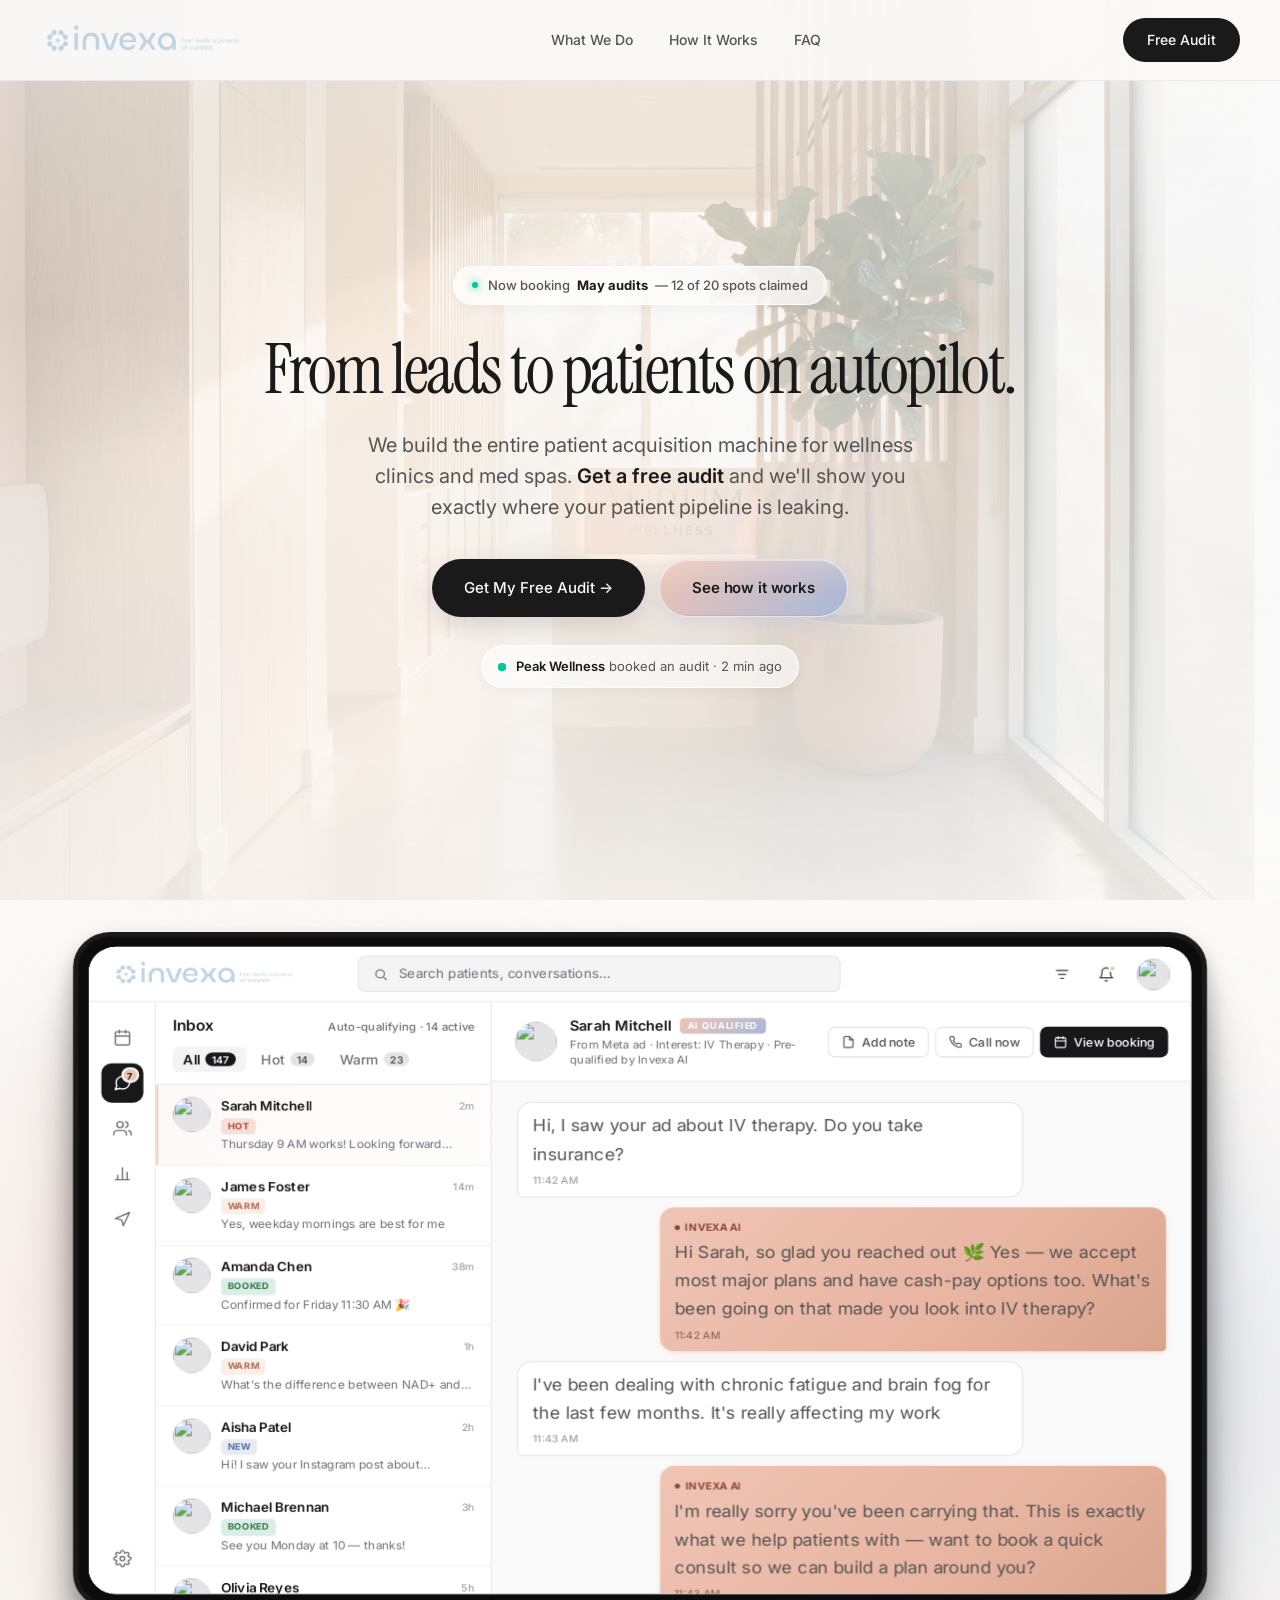
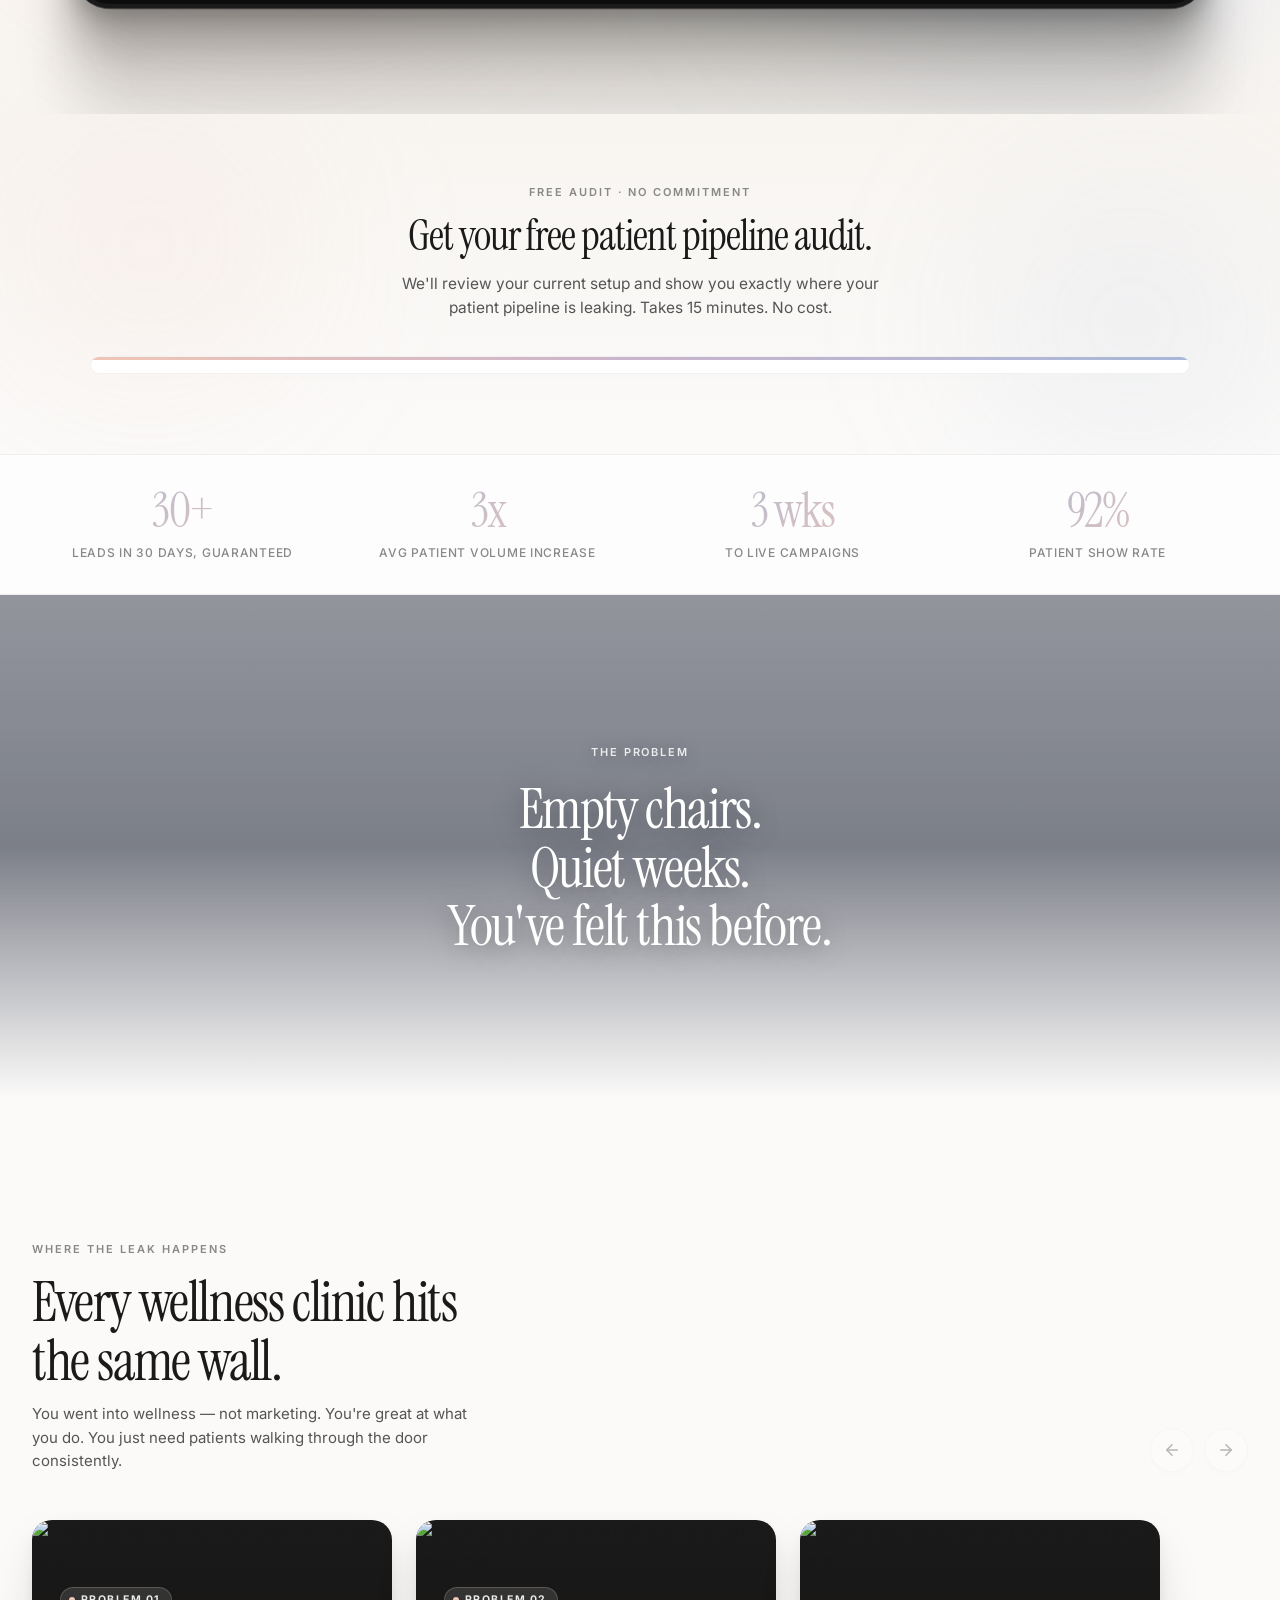
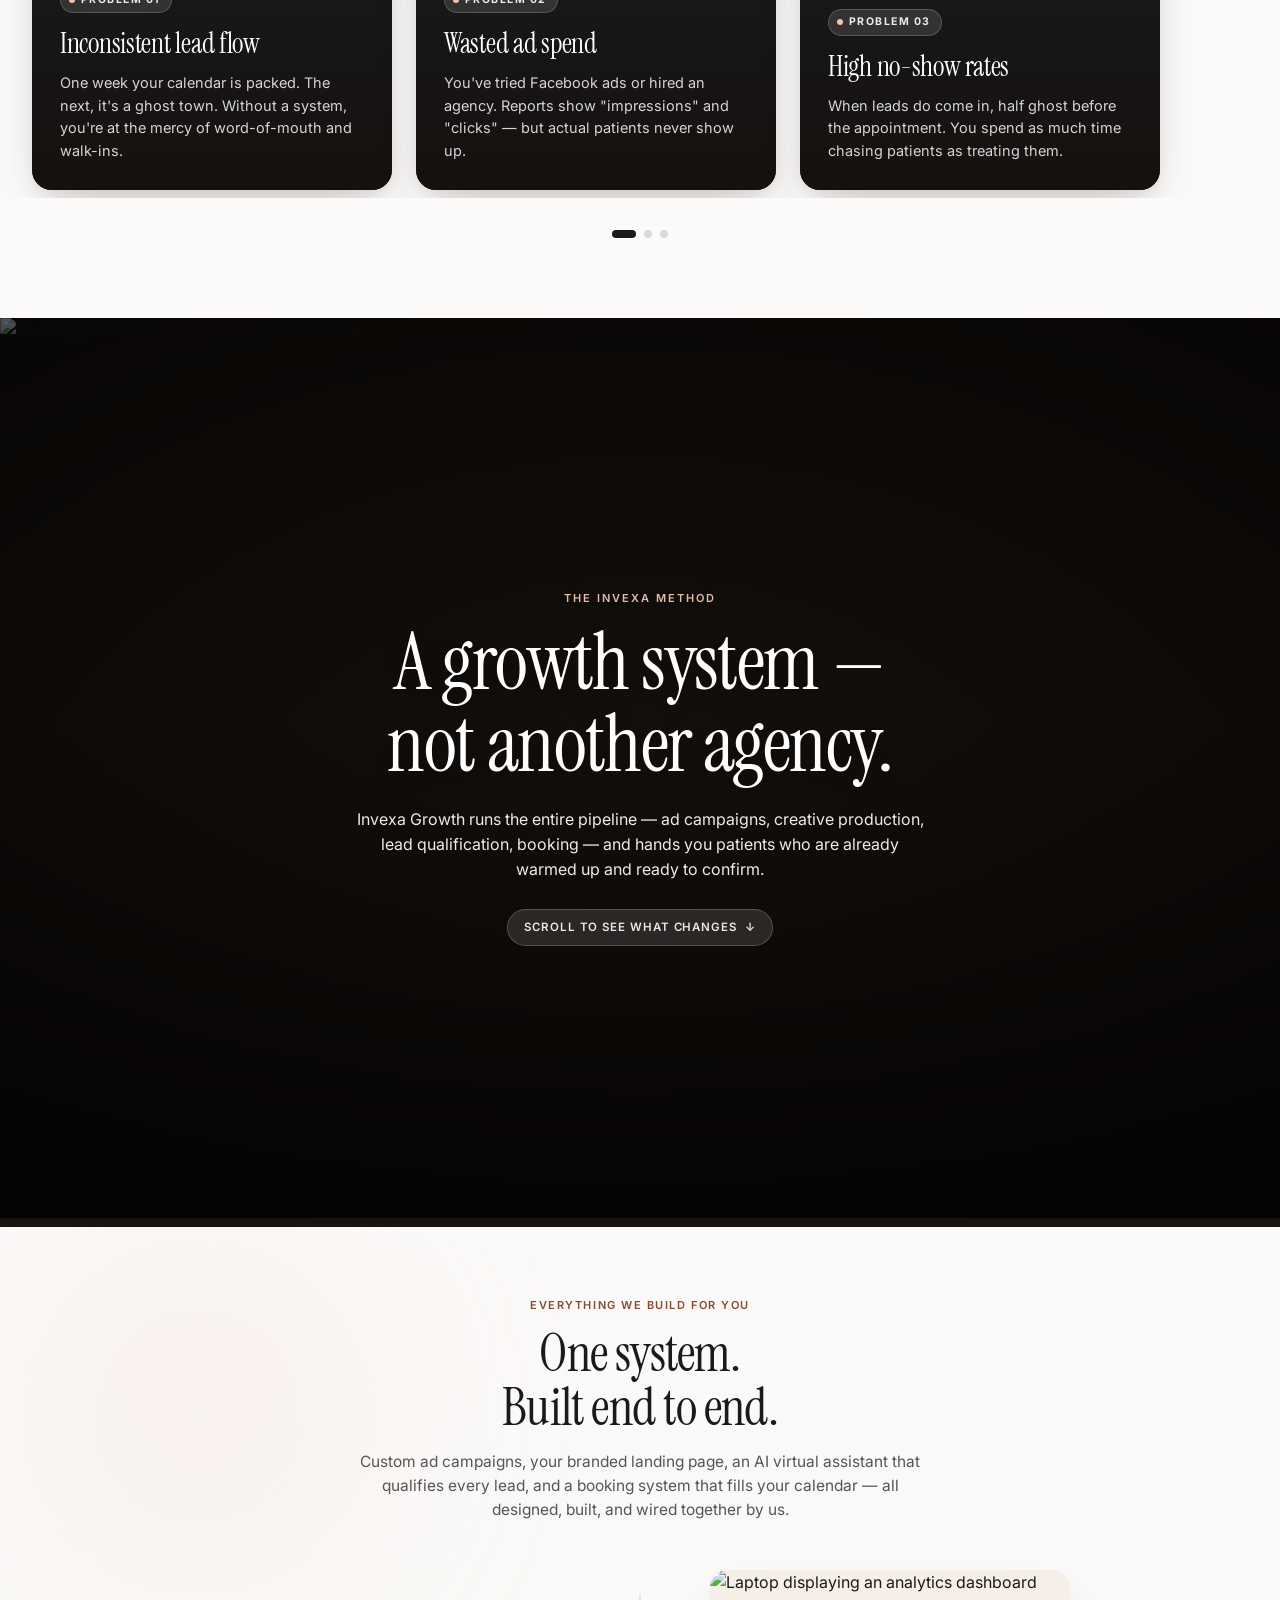
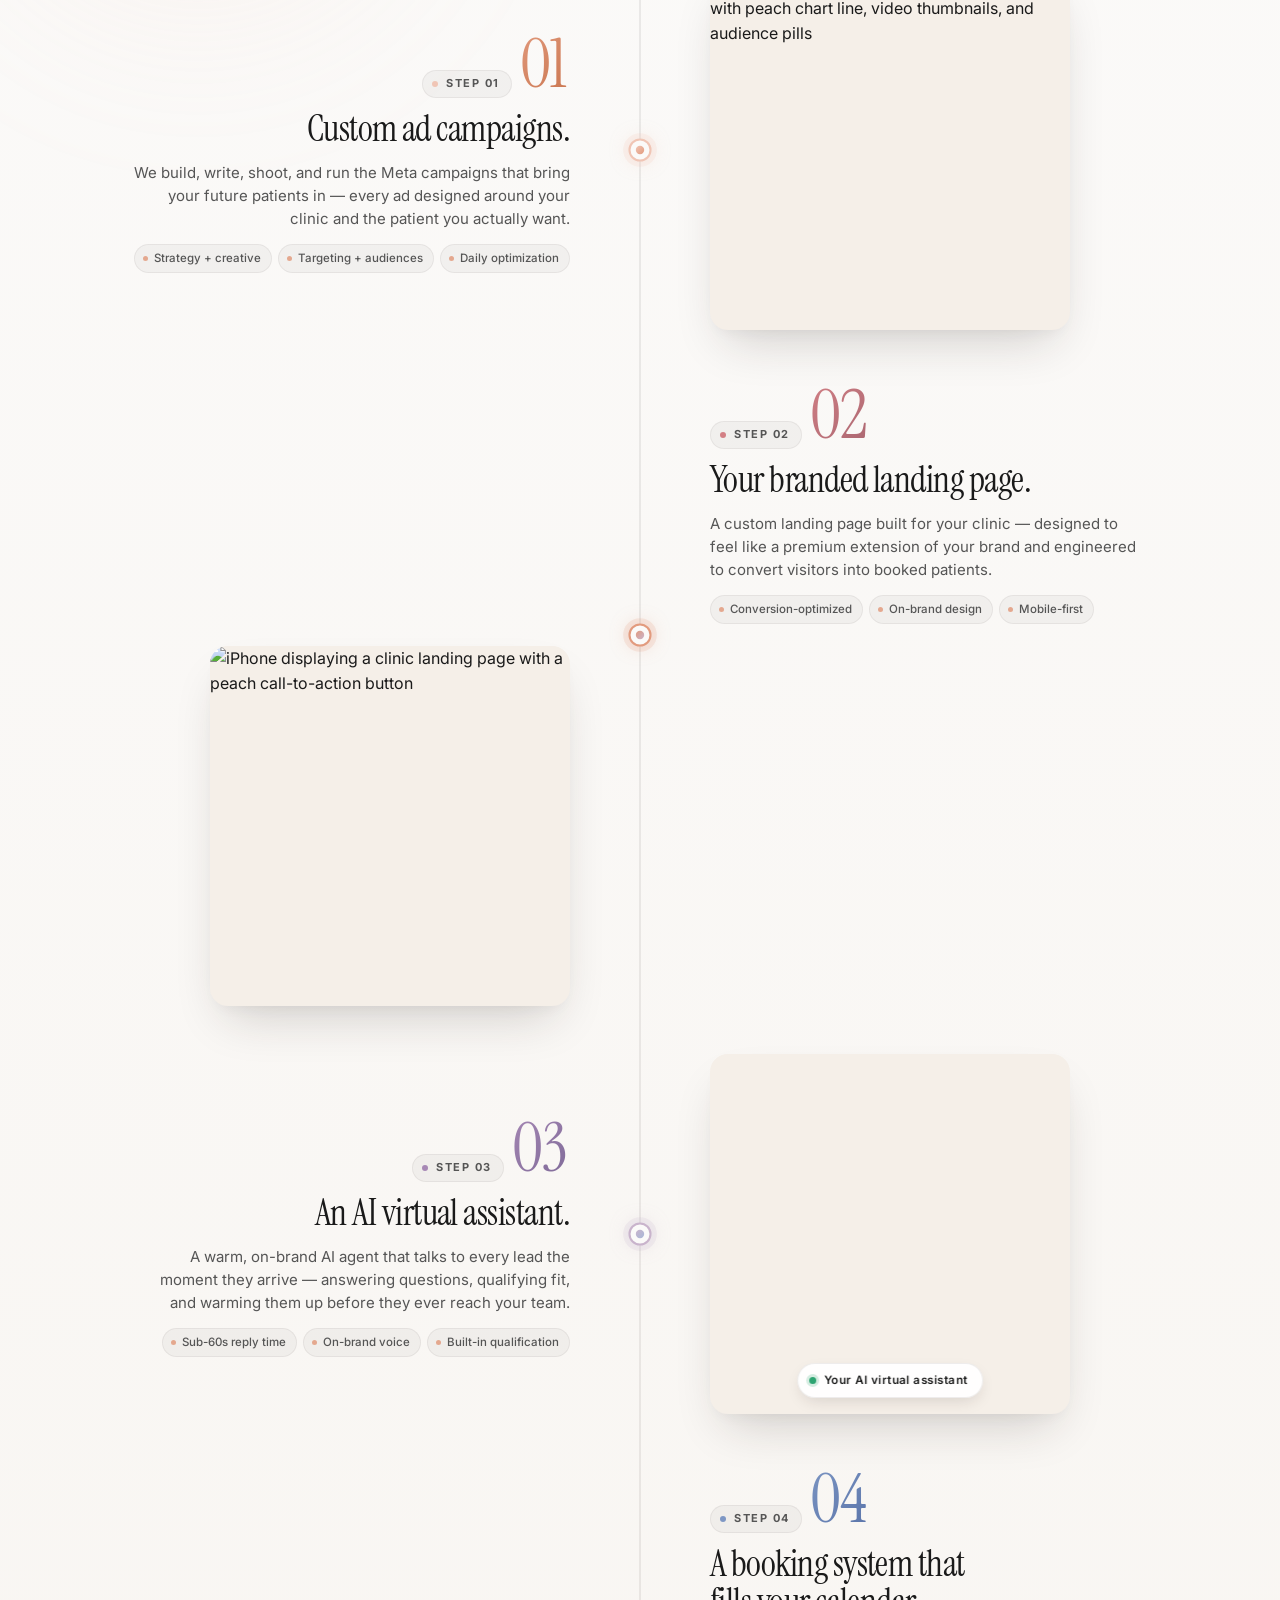
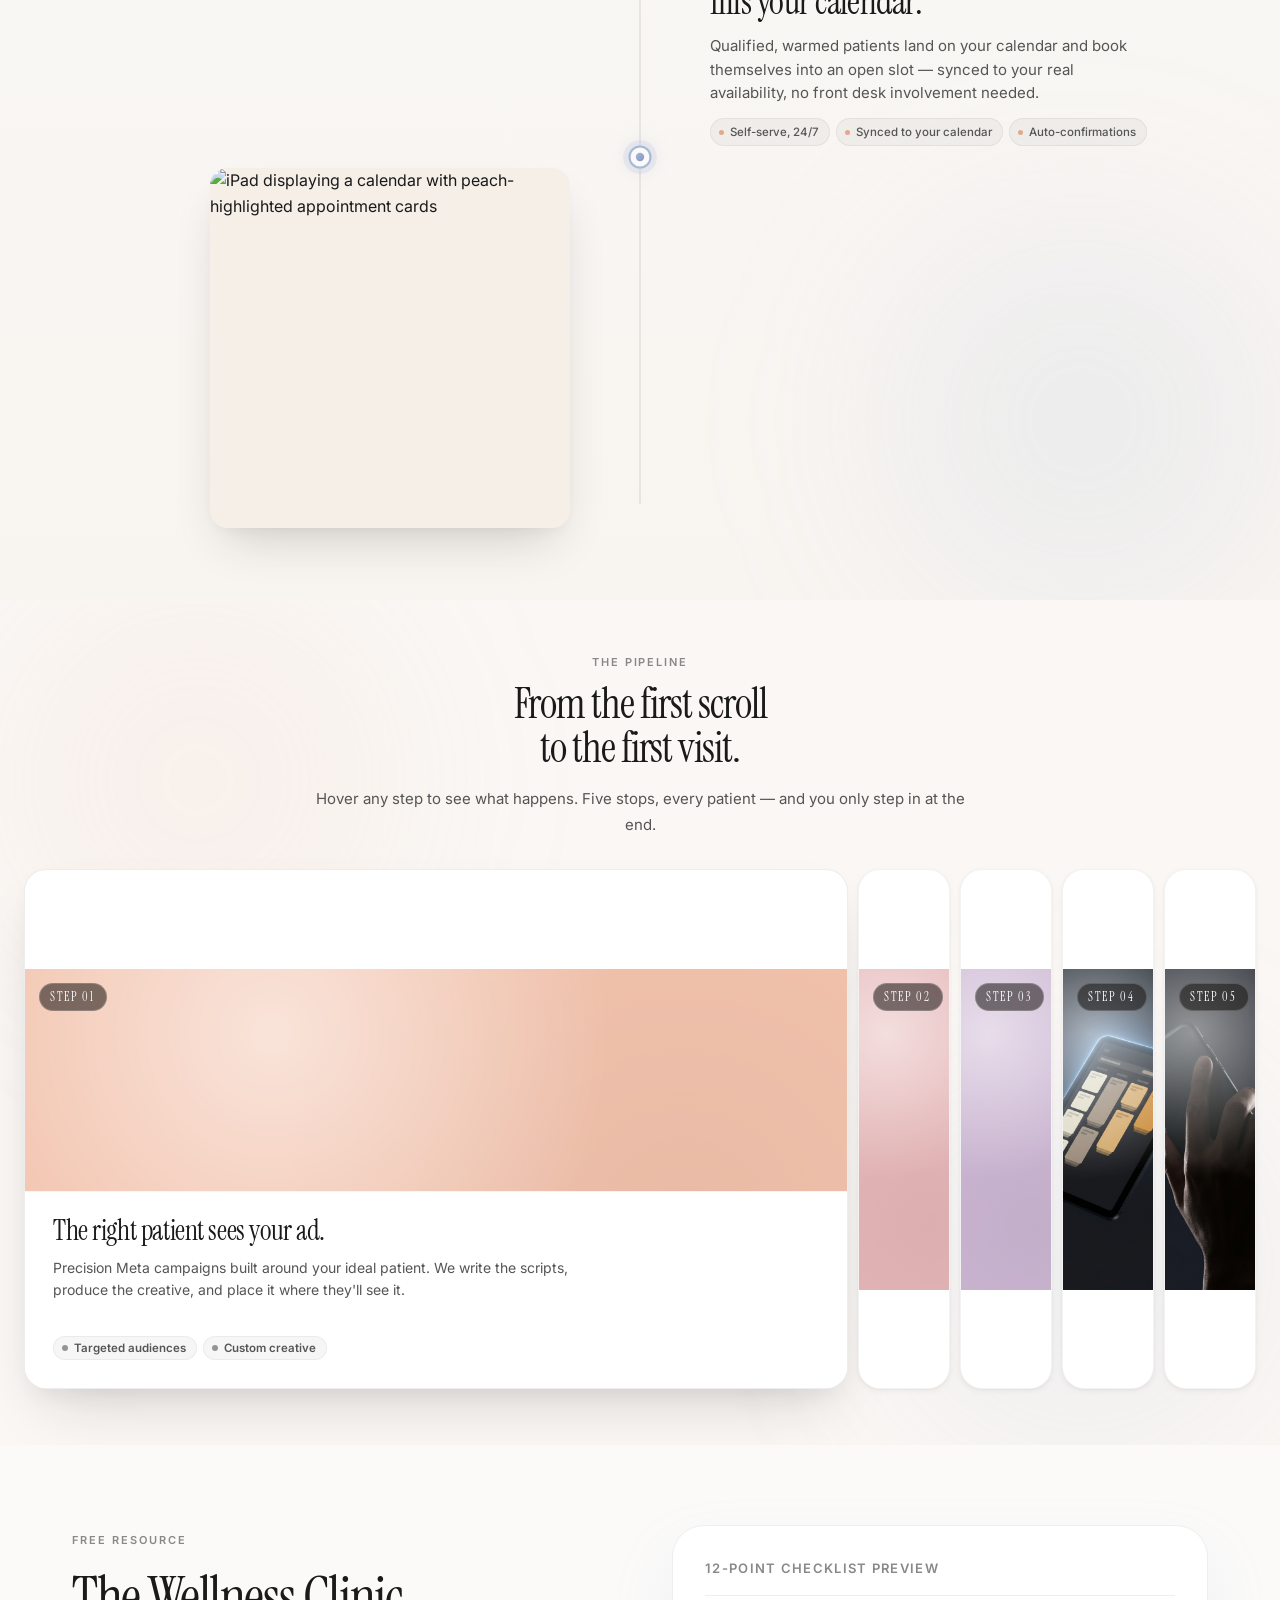
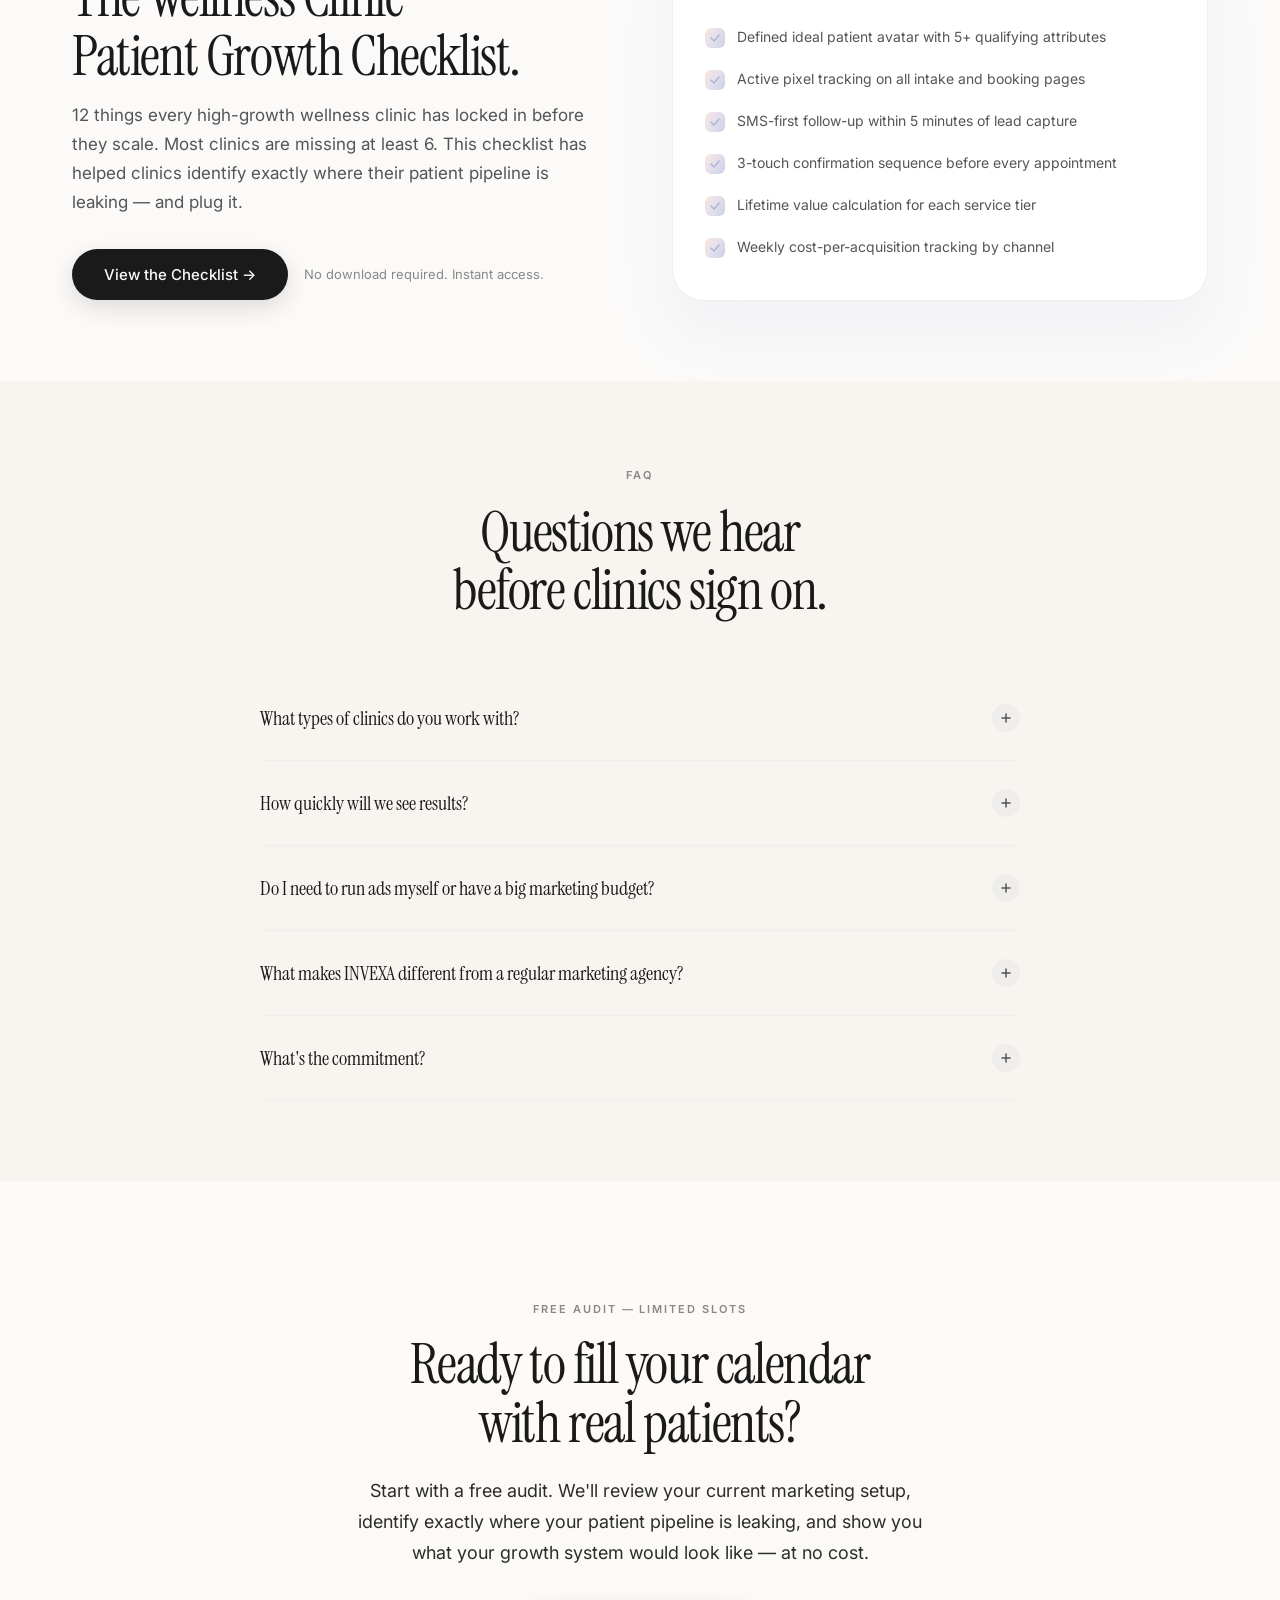
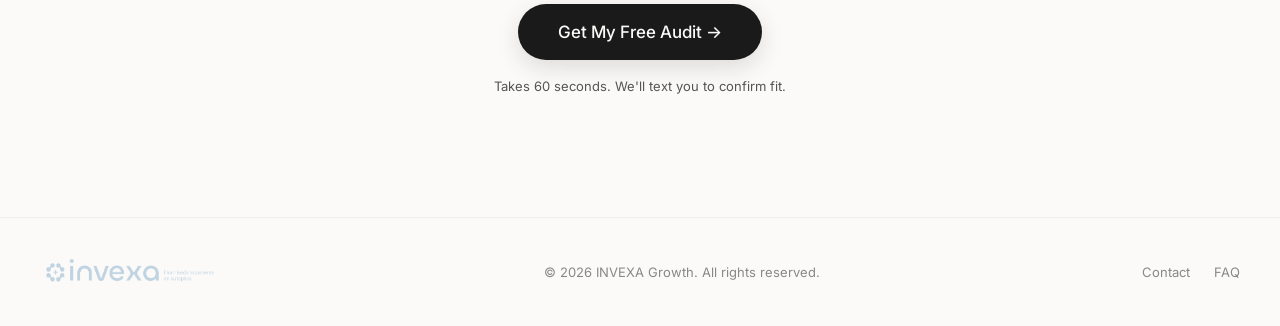
==== index.html @ 4b54353d "Solution scroll-expand + warm clinic imagery + pipeline polish Solution section: - Replaced tilted d" ====
<!DOCTYPE html>
<html lang="en">
<head>
  <link rel="icon" type="image/x-icon" href="/favicon.ico">
  <link rel="icon" type="image/png" sizes="32x32" href="/favicon-32.png">
  <link rel="icon" type="image/png" sizes="192x192" href="/favicon.png">
  <link rel="apple-touch-icon" href="/favicon.png">

  <meta charset="UTF-8" />
  <meta name="viewport" content="width=device-width, initial-scale=1.0" />
  <title>INVEXA Growth — From leads to patients, on autopilot.</title>
  <meta name="description" content="The full-stack patient acquisition system for wellness clinics and med spas — from first ad impression to confirmed appointment to long-term loyalty." />

  <!-- Open Graph / Social link preview (WhatsApp, iMessage, Slack, Facebook, LinkedIn) -->
  <meta property="og:type" content="website" />
  <meta property="og:site_name" content="INVEXA Growth" />
  <meta property="og:url" content="https://invexagrowth.com/" />
  <meta property="og:title" content="INVEXA Growth — From leads to patients, on autopilot" />
  <meta property="og:description" content="The full-stack patient acquisition system for wellness clinics and med spas. Get a free audit and we'll show you exactly where your patient pipeline is leaking." />
  <meta property="og:image" content="https://invexagrowth.com/og-isotype.png" />
  <meta property="og:image:secure_url" content="https://invexagrowth.com/og-isotype.png" />
  <meta property="og:image:type" content="image/png" />
  <meta property="og:image:width" content="2250" />
  <meta property="og:image:height" content="2250" />
  <meta property="og:image:alt" content="INVEXA Growth — From leads to patients, on autopilot" />

  <!-- Twitter / X card -->
  <meta name="twitter:card" content="summary_large_image" />
  <meta name="twitter:url" content="https://invexagrowth.com/" />
  <meta name="twitter:title" content="INVEXA Growth — From leads to patients, on autopilot" />
  <meta name="twitter:description" content="The full-stack patient acquisition system for wellness clinics and med spas." />
  <meta name="twitter:image" content="https://invexagrowth.com/og-isotype.png" />

  <link rel="preconnect" href="https://fonts.googleapis.com" />
  <link rel="preconnect" href="https://fonts.gstatic.com" crossorigin />
  <link href="https://fonts.googleapis.com/css2?family=Inter:wght@300;400;500;600;700;800&family=Instrument+Serif:ital@0;1&display=swap" rel="stylesheet" />

  <style>
    /* RESET */
    *, *::before, *::after { box-sizing: border-box; margin: 0; padding: 0; }
    html {
      scroll-behavior: smooth;
      font-size: 16px;
      overflow-x: hidden;
      width: 100%;
    }
    body {
      font-family: 'Inter', -apple-system, BlinkMacSystemFont, sans-serif;
      background: #FBFAF9;
      color: #1A1A1A;
      line-height: 1.6;
      overflow-x: hidden;
      width: 100%;
      max-width: 100vw;
      position: relative;
      -webkit-font-smoothing: antialiased;
    }
    img { max-width: 100%; display: block; }
    button { font-family: inherit; }

    /* TOKENS — INVEXA pastel palette */
    :root {
      --soft-blue:    #B8C5E2;
      --soft-blue-2:  #A8B8D8;
      --soft-blue-3:  #D5DCE9;
      --pearl:        #E8E5EE;
      --lavender:     #D5D0E0;
      --peach:        #F5D4C8;
      --peach-2:      #F0C5B5;
      --cream:        #FBFAF9;
      --off-white:    #F4F2EF;
      --warm-white:   #F8F5F1;
      --charcoal:     #1A1A1A;
      --gray-900:     #2C2C2C;
      --gray-700:     #555555;
      --gray-500:     #888888;
      --gray-300:     #C7C7C7;
      --gray-100:     #EFEEED;
      --gray-50:      #F8F7F5;
      --green:        #2A8552;
      --red:          #C84545;

      --gradient-hero: linear-gradient(135deg, #F5D4C8 0%, #E8DCE5 30%, #C8D2E5 65%, #B8C5E2 100%);
      --gradient-soft: linear-gradient(120deg, #F8E8E0 0%, #E5DEEC 50%, #C8D2E5 100%);
      --gradient-orb:  radial-gradient(circle at 50% 50%, #FFFFFF 0%, #D5DCE9 40%, #B8C5E2 100%);
      --gradient-peach: linear-gradient(135deg, #F8DDD0 0%, #F0C5B5 100%);

      --radius-sm: 12px;
      --radius-md: 20px;
      --radius-lg: 32px;
      --radius-xl: 48px;
      --max-w: 1200px;
      --transition: 250ms cubic-bezier(0.4, 0, 0.2, 1);
    }

    /* TYPOGRAPHY */
    h1, h2, h3, h4 { line-height: 1.05; letter-spacing: -0.025em; text-wrap: balance; }
    h1 {
      font-family: 'Instrument Serif', serif;
      font-weight: 400;
      font-size: clamp(40px, 5.5vw, 72px);
      letter-spacing: -0.035em;
      color: var(--charcoal);
    }
    h1 em { font-style: italic; font-weight: 500; }
    h2 {
      font-family: 'Instrument Serif', serif;
      font-weight: 400;
      font-size: clamp(32px, 4.5vw, 56px);
      color: var(--charcoal);
    }
    h2 em { font-style: italic; font-weight: 500; }
    h3 {
      font-family: 'Inter', sans-serif;
      font-size: clamp(20px, 2.2vw, 24px);
      font-weight: 600;
      color: var(--charcoal);
      letter-spacing: -0.01em;
    }
    h4 { font-size: 16px; font-weight: 600; color: var(--charcoal); margin-bottom: 6px; }
    p {
      font-size: 17px;
      line-height: 1.7;
      color: var(--gray-700);
      font-weight: 400;
    }
    .section-label {
      font-size: 11px;
      font-weight: 600;
      letter-spacing: 0.18em;
      text-transform: uppercase;
      color: var(--gray-500);
      display: inline-block;
    }
    a { color: inherit; text-decoration: none; }

    /* SCROLL ANIMATIONS */
    .fade-up {
      opacity: 0;
      transform: translateY(28px);
      transition: opacity 0.8s cubic-bezier(0.4,0,0.2,1), transform 0.8s cubic-bezier(0.4,0,0.2,1);
    }
    .fade-up.visible { opacity: 1; transform: translateY(0); }
    .delay-1 { transition-delay: 100ms; }
    .delay-2 { transition-delay: 200ms; }
    .delay-3 { transition-delay: 300ms; }
    .delay-4 { transition-delay: 400ms; }

    /* CONTAINER */
    .container {
      max-width: var(--max-w);
      margin: 0 auto;
      padding: 0 32px;
    }
    .section { padding: 80px 0; position: relative; }

    /* NAV — scope to direct child of body so footer's <nav class="footer-links"> isn't pinned to top */
    body > nav {
      position: fixed;
      top: 0; left: 0; right: 0;
      z-index: 100;
      padding: 18px 32px;
      background: rgba(251, 250, 249, 0.92);
      backdrop-filter: blur(24px);
      -webkit-backdrop-filter: blur(24px);
      border-bottom: 1px solid rgba(0,0,0,0.06);
    }
    .nav-inner {
      max-width: var(--max-w);
      margin: 0 auto;
      display: flex;
      align-items: center;
      justify-content: space-between;
    }
    .nav-logo { display: flex; align-items: center; }
    .nav-logo img.nav-logo-mark {
      height: 32px;
      width: auto;
      display: block;
    }
    .nav-links { display: flex; gap: 36px; align-items: center; }
    .nav-links a {
      font-size: 14px;
      font-weight: 500;
      color: var(--gray-700);
      transition: color var(--transition);
    }
    .nav-links a:hover { color: var(--charcoal); }
    .nav-cta {
      padding: 11px 24px;
      background: var(--charcoal);
      color: var(--cream);
      border-radius: 100px;
      font-size: 14px;
      font-weight: 500;
      transition: all var(--transition);
    }
    .nav-cta:hover {
      background: var(--gray-900);
      transform: translateY(-1px);
      box-shadow: 0 8px 24px rgba(0,0,0,0.2);
    }
    @media (max-width: 768px) { .nav-links { display: none; } }

    /* BUTTONS */
    .btn-primary {
      display: inline-flex;
      align-items: center;
      gap: 10px;
      padding: 16px 32px;
      background: var(--charcoal);
      color: var(--cream);
      border-radius: 100px;
      font-size: 15px;
      font-weight: 500;
      transition: all var(--transition);
      box-shadow: 0 8px 24px rgba(0,0,0,0.12);
      border: none;
      cursor: pointer;
    }
    .btn-primary:hover {
      transform: translateY(-2px);
      box-shadow: 0 12px 32px rgba(0,0,0,0.18);
    }
    /* Brand-gradient secondary button — uses the same peach-2 → soft-blue-2 gradient
       as the July chart accent bar. Subtle inner ring + soft shadow give it that
       "cool" variant feel without competing with the dark primary CTA. */
    .btn-secondary {
      position: relative;
      display: inline-flex;
      align-items: center;
      gap: 10px;
      padding: 16px 32px;
      background: linear-gradient(135deg, var(--peach-2) 0%, var(--soft-blue-2) 100%);
      color: var(--charcoal);
      border-radius: 100px;
      font-size: 15px;
      font-weight: 600;
      letter-spacing: -0.01em;
      border: 1px solid rgba(255,255,255,0.6);
      box-shadow:
        inset 0 1px 0 rgba(255,255,255,0.45),
        inset 0 -1px 0 rgba(0,0,0,0.05),
        0 6px 20px rgba(168, 184, 216, 0.35);
      transition: filter 200ms ease, transform 200ms ease, box-shadow 200ms ease;
      cursor: pointer;
      overflow: hidden;
    }
    .btn-secondary::before {
      content: '';
      position: absolute;
      inset: 0;
      border-radius: inherit;
      background: linear-gradient(180deg, rgba(255,255,255,0.18) 0%, rgba(255,255,255,0) 50%);
      pointer-events: none;
    }
    .btn-secondary:hover {
      filter: brightness(1.06);
      transform: translateY(-2px);
      box-shadow:
        inset 0 1px 0 rgba(255,255,255,0.5),
        inset 0 -1px 0 rgba(0,0,0,0.05),
        0 10px 28px rgba(168, 184, 216, 0.5);
    }
    .btn-secondary:active {
      filter: brightness(0.96);
      transform: translateY(0);
    }

    /* HERO — split layout */
    .hero {
      min-height: 100vh;       /* fallback for older browsers */
      min-height: 100dvh;      /* dynamic viewport — fits visible area on iOS even with URL bar showing */
      padding: 110px 32px 56px;
      display: flex;
      align-items: center;
      position: relative;
      overflow: hidden;
    }
    /* On shorter laptops (≤860px tall), keep generous breathing room above
       the form (so it doesn't crowd the fixed nav) but tighten the form
       internals so the column still fits. Allow slight scroll if needed —
       balanced spacing matters more than zero-scroll on tiny viewports. */
    @media (max-height: 860px) and (min-width: 769px) {
      .hero { min-height: auto; padding: 110px 32px 56px; }
      .hero-form-card { padding: 24px 28px; }
      .hero-form-header { margin-bottom: 16px; }
    }
    @media (max-width: 768px) {
      /* Tighter top/bottom on mobile so hero content fits without overflowing the visible viewport */
      .hero { padding: 96px 20px 48px; }
    }
    /* Cinematic photo backdrop — premium wellness clinic interior (deepest layer) */
    .hero-photo {
      position: absolute; inset: 0;
      background-image: url('generated/hero-bg.jpeg');
      background-size: cover;
      background-position: center;
      z-index: 0;
      opacity: 0.55;
    }
    /* Shader canvas — sits ON TOP of the photo with screen blend so the ring/prism reads */
    .hero-shader {
      position: absolute;
      inset: 0;
      width: 100%;
      height: 100%;
      display: block;
      z-index: 1;
      opacity: 0.95;
      mix-blend-mode: screen;
    }
    /* Cream wash overlay — keeps copy crisp over the photo + shader */
    .hero-bg {
      position: absolute; inset: 0;
      background:
        linear-gradient(180deg, rgba(251,250,249,0.65) 0%, rgba(251,250,249,0.30) 35%, rgba(251,250,249,0.80) 100%),
        radial-gradient(ellipse 55% 70% at 25% 50%, rgba(251,250,249,0.55) 0%, rgba(251,250,249,0.20) 60%, rgba(251,250,249,0) 100%);
      z-index: 2;
      pointer-events: none;
    }
    .hero-orb {
      position: absolute;
      width: 800px; height: 800px;
      right: -250px; top: 5%;
      background: var(--gradient-orb);
      border-radius: 50%;
      filter: blur(100px);
      opacity: 0.18;
      z-index: 1;
      animation: float 12s ease-in-out infinite;
    }
    @keyframes float {
      0%, 100% { transform: translateY(0) scale(1); }
      50% { transform: translateY(-30px) scale(1.05); }
    }
    .hero-orb-2 {
      position: absolute;
      width: 500px; height: 500px;
      left: -150px; bottom: -150px;
      background: radial-gradient(circle, rgba(245, 212, 200, 0.35) 0%, transparent 70%);
      border-radius: 50%;
      filter: blur(80px);
      opacity: 0.4;
      z-index: 1;
      animation: float 10s ease-in-out infinite reverse;
    }
    .hero-grid {
      max-width: 880px;
      width: 100%;
      margin: 0 auto;
      display: grid;
      grid-template-columns: 1fr;
      text-align: center;
      gap: 64px;
      align-items: center;
      position: relative;
      z-index: 2;
    }
    @media (max-width: 968px) {
      .hero-grid { grid-template-columns: 1fr; gap: 48px; }
    }
    /* On phones, make the LEFT column fill the visible viewport so the form
       sits cleanly below the fold (no awkward peek of the white form card). */
    @media (max-width: 768px) {
      .hero-grid {
        gap: 24px;
        align-content: start;
      }
      .hero-grid > div:first-child {
        min-height: calc(100dvh - 144px);
        display: flex;
        flex-direction: column;
        justify-content: center;
      }
      /* Slightly tighter type so the left column fits comfortably on smaller phones */
      .hero h1 { font-size: clamp(34px, 9vw, 44px); margin-bottom: 18px; }
      .hero-sub { font-size: 15px; }
      .hero-badge { margin-bottom: 22px; }
    }
    .hero-badge {
      display: inline-flex;
      align-items: center;
      gap: 10px;
      padding: 8px 18px;
      background: rgba(255,255,255,0.7);
      backdrop-filter: blur(20px);
      border: 1px solid rgba(255,255,255,0.9);
      border-radius: 100px;
      font-size: 13px;
      font-weight: 500;
      color: var(--gray-700);
      margin-bottom: 28px;
      box-shadow: 0 4px 12px rgba(0,0,0,0.04);
      white-space: nowrap;
    }
    .hero-badge .hb-mobile { display: none; }
    @media (max-width: 600px) {
      .hero-badge { font-size: 12px; padding: 7px 14px; gap: 8px; }
      .hero-badge .hb-desktop { display: none; }
      .hero-badge .hb-mobile { display: inline; }
    }
    .hero-badge-dot {
      width: 6px; height: 6px;
      background: #00C896;
      border-radius: 50%;
      box-shadow: 0 0 8px #00C896;
      animation: pulse 2s ease-in-out infinite;
    }
    @keyframes pulse {
      0%, 100% { opacity: 1; transform: scale(1); }
      50% { opacity: 0.5; transform: scale(1.2); }
    }
    .hero h1 { margin-bottom: 24px; }
    .hero-sub {
      font-size: clamp(17px, 1.8vw, 20px);
      max-width: 580px;
      margin: 0 auto 36px;
      color: var(--gray-700);
      line-height: 1.55;
    }
    .hero-sub strong { color: var(--charcoal); font-weight: 600; }

    /* LIVE ACTIVITY */
    .hero-activity {
      display: inline-flex;
      align-items: center;
      gap: 10px;
      margin-top: 28px;
      padding: 10px 16px;
      background: rgba(255,255,255,0.6);
      backdrop-filter: blur(20px);
      border: 1px solid rgba(255,255,255,0.8);
      border-radius: 100px;
      box-shadow: 0 4px 12px rgba(0,0,0,0.04);
      max-width: 100%;
    }
    .activity-pulse {
      width: 8px; height: 8px;
      background: #00C896;
      border-radius: 50%;
      position: relative;
      flex-shrink: 0;
    }
    .activity-pulse::before {
      content: '';
      position: absolute;
      inset: 0;
      border-radius: 50%;
      background: #00C896;
      animation: pulse-ring 2s ease-out infinite;
    }
    @keyframes pulse-ring {
      0% { transform: scale(1); opacity: 0.6; }
      100% { transform: scale(3); opacity: 0; }
    }
    .activity-text {
      font-size: 13px;
      color: var(--gray-700);
      white-space: nowrap;
      overflow: hidden;
      text-overflow: ellipsis;
    }
    .activity-text strong {
      color: var(--charcoal);
      font-weight: 600;
    }
    @media (max-width: 480px) {
      .hero-activity { font-size: 11px; padding: 8px 12px; }
    }
    

    /* Free Audit widget section */
    .audit-section {
      background: linear-gradient(180deg, var(--warm-white) 0%, var(--cream) 100%);
      padding: 64px 0 80px;
      position: relative;
      overflow: hidden;
    }
    .audit-section::before {
      content: '';
      position: absolute;
      top: -120px; left: -8%;
      width: 500px; height: 500px;
      background: radial-gradient(circle, rgba(240, 197, 181, 0.15) 0%, transparent 65%);
      filter: blur(70px);
      pointer-events: none;
    }
    .audit-section::after {
      content: '';
      position: absolute;
      bottom: -120px; right: -8%;
      width: 500px; height: 500px;
      background: radial-gradient(circle, rgba(168, 184, 216, 0.15) 0%, transparent 65%);
      filter: blur(70px);
      pointer-events: none;
    }
    .audit-section .container { position: relative; z-index: 1; }
    .audit-header {
      max-width: 680px;
      margin: 0 auto 36px;
      text-align: center;
    }
    .audit-header h2 { margin: 10px 0 14px; font-size: clamp(28px, 4vw, 42px); }
    .audit-header p {
      font-size: 15.5px;
      color: var(--gray-700);
      max-width: 520px;
      margin: 0 auto;
      line-height: 1.55;
    }
    /* Card wrapper that frames the HoneyBook widget — wider to feel less vertical */
    .audit-widget-card {
      position: relative;
      max-width: 1100px;
      margin: 0 auto;
      background: #fff;
      border-radius: 24px;
      border: 1px solid rgba(40, 30, 25, 0.06);
      box-shadow:
        0 30px 60px -20px rgba(40, 30, 25, 0.15),
        0 12px 24px -8px rgba(40, 30, 25, 0.06);
      padding: 8px;
      overflow: hidden;
    }
    .audit-widget-card::before {
      content: '';
      position: absolute;
      top: 0; left: 0; right: 0;
      height: 3px;
      background: linear-gradient(90deg, #F0C5B5 0%, #C9B4CC 50%, #A8B8D8 100%);
      z-index: 2;
      border-top-left-radius: 24px;
      border-top-right-radius: 24px;
    }
    .audit-widget-inner {
      border-radius: 18px;
      overflow: hidden;
      background: #FAFAFA;
    }
    /* Constrain & soften the HoneyBook iframe inside */
    .audit-widget-inner > div { width: 100% !important; }
    .audit-widget-inner iframe {
      display: block;
      width: 100% !important;
      max-width: 100%;
      border: 0;
      background: transparent;
    }
    @media (max-width: 768px) {
      .audit-section { padding: 48px 0 56px; }
      .audit-widget-card { padding: 6px; border-radius: 18px; }
      .audit-widget-card::before { border-top-left-radius: 18px; border-top-right-radius: 18px; }
    }

    /* HERO FORM CARD (legacy - kept for fallback) */
    .hero-form-card {
      padding: 28px 32px;
      background: rgba(255,255,255,0.85);
      backdrop-filter: blur(24px);
      border: 1px solid rgba(255,255,255,0.95);
      border-radius: var(--radius-lg);
      box-shadow: 0 30px 60px rgba(0,0,0,0.08);
    }
    .hero-form-header { margin-bottom: 18px; }
    .hero-form-header h3 {
      font-family: 'Instrument Serif', serif;
      font-weight: 500;
      font-size: 22px;
      margin-bottom: 6px;
    }
    .hero-form-header p { font-size: 13px; line-height: 1.5; }
    .form-group { margin-bottom: 12px; }
    .form-group label {
      display: block;
      font-size: 13px;
      font-weight: 500;
      color: var(--charcoal);
      margin-bottom: 6px;
    }
    .form-group input {
      width: 100%;
      padding: 12px 16px;
      background: white;
      border: 1px solid var(--gray-100);
      border-radius: 12px;
      /* 16px to prevent iOS Safari zoom-on-focus (which then enables horizontal scroll) */
      font-size: 16px;
      color: var(--charcoal);
      font-family: inherit;
      transition: all var(--transition);
    }

    /* CUSTOM DROPDOWN — replaces native <select> so popup is fully controllable */
    .custom-select { position: relative; }
    .custom-select-trigger {
      width: 100%;
      padding: 12px 40px 12px 16px;
      background: white;
      border: 1px solid var(--gray-100);
      border-radius: 12px;
      font-size: 14px;
      color: var(--charcoal);
      font-family: inherit;
      text-align: left;
      cursor: pointer;
      display: flex;
      align-items: center;
      justify-content: space-between;
      transition: all var(--transition);
    }
    .custom-select-trigger.is-placeholder { color: var(--gray-500); }
    .custom-select-trigger:focus,
    .custom-select.open .custom-select-trigger {
      outline: none;
      border-color: var(--soft-blue-2);
      box-shadow: 0 0 0 3px rgba(184, 197, 226, 0.2);
    }
    .custom-select-trigger.error {
      border-color: var(--red);
    }
    .custom-select-trigger svg {
      flex-shrink: 0;
      transition: transform 200ms ease;
      color: var(--gray-500);
    }
    .custom-select.open .custom-select-trigger svg { transform: rotate(180deg); }
    .custom-select-options {
      position: absolute;
      top: calc(100% + 4px);
      left: 0;
      right: 0;
      background: white;
      border: 1px solid var(--gray-100);
      border-radius: 12px;
      list-style: none;
      padding: 4px;
      margin: 0;
      z-index: 50;
      box-shadow: 0 8px 24px rgba(15, 23, 42, 0.08), 0 2px 6px rgba(15, 23, 42, 0.04);
      max-height: 240px;
      overflow-y: auto;
      opacity: 0;
      transform: translateY(-4px);
      pointer-events: none;
      transition: opacity 150ms ease, transform 150ms ease;
    }
    .custom-select.open .custom-select-options {
      opacity: 1;
      transform: translateY(0);
      pointer-events: auto;
    }
    .custom-select-options li {
      padding: 9px 12px;
      font-size: 14px;
      color: var(--charcoal);
      border-radius: 8px;
      cursor: pointer;
      transition: background 120ms ease;
    }
    .custom-select-options li:hover,
    .custom-select-options li[aria-selected="true"] {
      background: var(--gray-50);
    }
    .custom-select-options li.is-active {
      background: rgba(184, 197, 226, 0.15);
      color: var(--charcoal);
      font-weight: 500;
    }
    .form-group input:focus, .form-group select:focus {
      outline: none;
      border-color: var(--soft-blue-2);
      box-shadow: 0 0 0 3px rgba(184, 197, 226, 0.2);
    }
    .form-group input.error, .form-group select.error {
      border-color: var(--red);
    }
    .form-error {
      display: none;
      font-size: 12px;
      color: var(--red);
      margin-top: 4px;
    }
    .form-submit {
      width: 100%;
      margin-top: 8px;
      justify-content: center;
    }
    .form-success {
      display: none;
      text-align: center;
      padding: 32px 0;
    }
    .form-success.show { display: block; }
    .form-success-icon {
      width: 56px; height: 56px;
      margin: 0 auto 20px;
      background: var(--gradient-soft);
      border-radius: 50%;
      display: grid;
      place-items: center;
      font-size: 28px;
    }
    .form-success h3 { margin-bottom: 8px; }
    .form-fields.hidden { display: none; }
    .form-disclaimer {
      font-size: 11px;
      color: var(--gray-500);
      margin-top: 12px;
      text-align: center;
    }

    /* TRUST BAR */
    .trust-bar {
      padding: 32px;
      background: rgba(255,255,255,0.6);
      backdrop-filter: blur(20px);
      border-top: 1px solid var(--gray-100);
      border-bottom: 1px solid var(--gray-100);
    }
    .trust-inner {
      max-width: var(--max-w);
      margin: 0 auto;
      display: grid;
      grid-template-columns: repeat(4, 1fr);
      gap: 20px;
      align-items: center;
    }
    @media (max-width: 768px) {
      .trust-inner { grid-template-columns: repeat(2, 1fr); gap: 32px; }
    }
    .trust-item { text-align: center; }
    .trust-num {
      font-family: 'Instrument Serif', serif;
      font-size: clamp(36px, 4vw, 48px);
      font-weight: 500;
      background: linear-gradient(135deg, var(--soft-blue-2) 0%, var(--peach-2) 100%);
      -webkit-background-clip: text;
      -webkit-text-fill-color: transparent;
      background-clip: text;
      line-height: 1;
      letter-spacing: -0.03em;
    }
    .trust-label {
      font-size: 12px;
      color: var(--gray-500);
      margin-top: 8px;
      font-weight: 500;
      letter-spacing: 0.06em;
      text-transform: uppercase;
    }
    .trust-divider {
      width: 1px;
      height: 40px;
      background: var(--gray-100);
      justify-self: center;
      display: none;
    }

    /* PROBLEM — parallax photo band before cards */
    .problem-band {
      position: relative;
      height: 56vh;
      min-height: 380px;
      max-height: 540px;
      background-image: url('generated/problem-bg-lobby.png');
      background-size: cover;
      background-position: center;
      background-attachment: fixed;
      overflow: hidden;
      display: flex;
      align-items: center;
      justify-content: center;
    }
    @media (max-width: 768px) {
      .problem-band { background-attachment: scroll; height: 44vh; min-height: 320px; }
    }
    .problem-band::after {
      content: '';
      position: absolute; inset: 0;
      background: linear-gradient(180deg, rgba(20, 26, 45, 0.45) 0%, rgba(20, 26, 45, 0.55) 50%, rgba(251, 250, 249, 0.92) 100%);
      pointer-events: none;
    }
    .problem-band-copy {
      position: relative;
      z-index: 1;
      text-align: center;
      padding: 0 32px;
      max-width: 880px;
    }
    .problem-band-copy .section-label {
      color: rgba(255,255,255,0.85);
      text-shadow: 0 2px 16px rgba(0,0,0,0.35);
    }
    .problem-band-copy h2 {
      color: white;
      text-shadow: 0 4px 28px rgba(0,0,0,0.4);
      margin-top: 16px;
    }
    .problem { background: var(--cream); position: relative; z-index: 2; }
    .problem h2 { margin-bottom: 16px; }
    /* PROBLEM CAROUSEL — Gallery4-style horizontal scroll */
    .problem-carousel {
      position: relative;
      margin-top: 56px;
    }
    .problem-carousel-head {
      display: flex;
      justify-content: space-between;
      align-items: flex-end;
      max-width: 1280px;
      margin: 0 auto 40px;
      padding: 0 32px;
      gap: 24px;
    }
    .problem-carousel-head h2 { margin: 0; }
    .problem-carousel-head p {
      max-width: 460px;
      color: var(--gray-700);
      margin: 12px 0 0;
      font-size: 15px;
      line-height: 1.55;
    }
    .problem-carousel-nav {
      display: flex;
      gap: 10px;
      flex-shrink: 0;
    }
    .problem-carousel-btn {
      width: 44px; height: 44px;
      display: grid; place-items: center;
      background: #fff;
      border: 1px solid rgba(40, 30, 25, 0.08);
      border-radius: 50%;
      color: var(--charcoal);
      cursor: pointer;
      transition: all 0.2s ease;
      box-shadow: 0 4px 10px -2px rgba(40, 30, 25, 0.05);
    }
    .problem-carousel-btn:hover {
      background: var(--charcoal);
      color: #fff;
      transform: translateY(-2px);
      box-shadow: 0 8px 16px -4px rgba(40, 30, 25, 0.15);
    }
    .problem-carousel-btn:disabled {
      opacity: 0.3;
      cursor: not-allowed;
      transform: none;
    }
    .problem-carousel-btn:disabled:hover {
      background: #fff;
      color: var(--charcoal);
      transform: none;
      box-shadow: 0 4px 10px -2px rgba(40, 30, 25, 0.05);
    }
    .problem-carousel-btn svg { width: 18px; height: 18px; }
    .problem-track-wrap {
      position: relative;
      overflow: hidden;
    }
    .problem-track {
      display: flex;
      gap: 24px;
      padding: 8px 32px 8px;
      overflow-x: auto;
      scroll-snap-type: x mandatory;
      scroll-behavior: smooth;
      -webkit-overflow-scrolling: touch;
      scrollbar-width: none;
    }
    .problem-track::-webkit-scrollbar { display: none; }
    @media (min-width: 1400px) {
      .problem-track { padding: 8px max(8rem, calc(50vw - 700px)) 8px; }
    }
    .problem-slide {
      flex: 0 0 360px;
      scroll-snap-align: start;
      position: relative;
      aspect-ratio: 16 / 12;
      border-radius: 20px;
      overflow: hidden;
      cursor: grab;
      background: var(--charcoal);
      box-shadow: 0 20px 50px -16px rgba(40, 30, 25, 0.25), 0 8px 16px -4px rgba(40, 30, 25, 0.08);
    }
    .problem-slide:active { cursor: grabbing; }
    @media (max-width: 768px) {
      .problem-slide { flex-basis: 280px; }
      .problem-track { gap: 16px; padding: 8px 20px; }
      .problem-carousel-head { padding: 0 20px; flex-direction: column; align-items: flex-start; margin-bottom: 28px; }
      .problem-carousel-nav { align-self: flex-end; }
    }
    .problem-slide-img {
      position: absolute;
      inset: 0;
      width: 100%; height: 100%;
      object-fit: cover;
      transition: transform 0.6s cubic-bezier(0.22, 1, 0.36, 1);
    }
    .problem-slide:hover .problem-slide-img { transform: scale(1.05); }
    .problem-slide-overlay {
      position: absolute;
      inset: 0;
      background: linear-gradient(180deg, rgba(20, 16, 14, 0) 0%, rgba(20, 16, 14, 0.45) 50%, rgba(20, 16, 14, 0.92) 100%);
    }
    .problem-slide-content {
      position: absolute;
      inset: 0;
      display: flex;
      flex-direction: column;
      justify-content: flex-end;
      padding: 28px;
      color: #fff;
    }
    .problem-slide-tag {
      display: inline-flex;
      align-items: center;
      gap: 6px;
      padding: 4px 10px 4px 8px;
      background: rgba(255, 255, 255, 0.12);
      border: 1px solid rgba(255, 255, 255, 0.18);
      backdrop-filter: blur(8px);
      -webkit-backdrop-filter: blur(8px);
      border-radius: 100px;
      font-size: 10.5px;
      font-weight: 700;
      letter-spacing: 0.14em;
      text-transform: uppercase;
      color: rgba(255, 255, 255, 0.9);
      width: fit-content;
      margin-bottom: 16px;
    }
    .problem-slide-tag-dot {
      width: 6px; height: 6px;
      border-radius: 50%;
      background: #F0C5B5;
    }
    .problem-slide h3 {
      font-family: 'Instrument Serif', serif;
      font-size: 28px;
      font-weight: 400;
      letter-spacing: -0.01em;
      line-height: 1.1;
      margin: 0 0 12px;
      color: #fff;
    }
    .problem-slide p {
      font-size: 14.5px;
      line-height: 1.55;
      color: rgba(255, 255, 255, 0.82);
      margin: 0;
    }
    .problem-dots {
      display: flex;
      justify-content: center;
      gap: 8px;
      margin-top: 32px;
    }
    .problem-dot {
      width: 8px; height: 8px;
      border-radius: 50%;
      background: rgba(40, 30, 25, 0.15);
      border: none;
      padding: 0;
      cursor: pointer;
      transition: all 0.25s ease;
    }
    .problem-dot[aria-current="true"] {
      background: var(--charcoal);
      width: 24px;
      border-radius: 4px;
    }
    .problem-dot:hover:not([aria-current="true"]) {
      background: rgba(40, 30, 25, 0.35);
    }

    /* ============================================================
       SOLUTION — Full-bleed sticky crossfade: empty clinic → full clinic
       One image fills the viewport. Scroll fades empty → full.
       Section stays glued until the crossfade completes, then releases.
       ============================================================ */
    .solution-scroll {
      position: relative;
      color: var(--charcoal);
      margin: 0;
      padding: 0;
      /* match the image's dominant tone so any peek-through blends */
      background: #1a1410;
    }
    /* Wrap is barely taller than sticky — minimal post-lock runway so no gray strip */
    .scroll-expand-wrap {
      position: relative;
      height: 101vh;
      height: 101dvh;
      margin: 0;
      padding: 0;
      background: #1a1410;
    }
    .scroll-expand-sticky {
      position: sticky;
      top: 0;
      width: 100%;
      height: 100vh;
      height: 100dvh;
      overflow: hidden;
      background: #1a1410;
      display: block;
    }
    /* Both images full-bleed, stacked. Empty under, full on top with controlled opacity. */
    .scroll-expand-img-empty,
    .scroll-expand-img-full {
      position: absolute;
      inset: 0;
      width: 100%;
      height: 100%;
      object-fit: cover;
      object-position: center;
    }
    .scroll-expand-img-full {
      opacity: var(--full-opacity, 0);
      will-change: opacity;
    }
    /* Dark vignette over the image so the centered text remains readable */
    .scroll-expand-sticky::after {
      content: '';
      position: absolute;
      inset: 0;
      background:
        radial-gradient(ellipse at center, rgba(0,0,0,0.10) 0%, rgba(0,0,0,0.55) 100%),
        linear-gradient(180deg, rgba(0,0,0,0.25) 0%, rgba(0,0,0,0.10) 45%, rgba(0,0,0,0.55) 100%);
      z-index: 1;
      pointer-events: none;
    }
    /* Centered overlay — title + copy + hint */
    .scroll-expand-overlay {
      position: absolute;
      inset: 0;
      z-index: 2;
      display: flex;
      flex-direction: column;
      align-items: center;
      justify-content: center;
      text-align: center;
      padding: 0 24px;
      pointer-events: none;
    }
    .scroll-expand-overlay .section-label {
      display: inline-block;
      color: rgba(240, 197, 181, 0.95);
      margin-bottom: 14px;
      text-shadow: 0 2px 14px rgba(0,0,0,0.5);
    }
    .scroll-expand-title {
      font-family: 'Instrument Serif', serif;
      font-size: clamp(40px, 6.5vw, 80px);
      font-weight: 400;
      letter-spacing: -0.02em;
      line-height: 1.02;
      color: #fff;
      margin: 0 0 22px;
      max-width: 1100px;
      text-shadow: 0 6px 32px rgba(0,0,0,0.55);
    }
    .scroll-expand-desc {
      max-width: 580px;
      margin: 0 auto 28px;
      color: rgba(255, 255, 255, 0.92);
      font-size: 16px;
      line-height: 1.55;
      text-shadow: 0 2px 14px rgba(0,0,0,0.55);
    }
    .scroll-expand-hint {
      display: inline-flex;
      align-items: center;
      gap: 8px;
      padding: 8px 16px;
      background: rgba(255, 255, 255, 0.12);
      backdrop-filter: blur(10px);
      -webkit-backdrop-filter: blur(10px);
      border: 1px solid rgba(255, 255, 255, 0.20);
      border-radius: 100px;
      font-size: 11.5px;
      font-weight: 600;
      letter-spacing: 0.08em;
      text-transform: uppercase;
      color: rgba(255, 255, 255, 0.9);
      opacity: var(--hint-opacity, 1);
      transition: opacity 0.3s linear;
    }
    .scroll-expand-hint-arrow {
      display: inline-block;
      animation: hintBob 1.6s ease-in-out infinite;
    }
    @keyframes hintBob {
      0%, 100% { transform: translateY(0); }
      50%      { transform: translateY(3px); }
    }
    @media (max-width: 768px) {
      .scroll-expand-title { font-size: clamp(30px, 9vw, 44px); }
      .scroll-expand-desc { font-size: 14.5px; }
    }
    @media (prefers-reduced-motion: reduce) {
      .scroll-expand-wrap { height: 100vh; }
      .scroll-expand-img-full { opacity: 1; }
    }

    /* SOLUTION (legacy) — 2-column with tilted system-dashboard card */
    .solution {
      background: linear-gradient(180deg, var(--warm-white) 0%, var(--cream) 100%);
      position: relative;
      overflow: hidden;
    }
    .solution::before {
      content: '';
      position: absolute;
      top: -100px; right: -100px;
      width: 500px; height: 500px;
      background: radial-gradient(circle, rgba(240, 197, 181, 0.22) 0%, transparent 65%);
      filter: blur(60px);
      pointer-events: none;
    }
    .solution::after {
      content: '';
      position: absolute;
      bottom: -150px; left: -150px;
      width: 600px; height: 600px;
      background: radial-gradient(circle, rgba(184, 197, 226, 0.28) 0%, transparent 70%);
      filter: blur(60px);
      pointer-events: none;
    }
    /* Decorative shapes scattered around the hero area */
    .solution-deco {
      position: absolute;
      pointer-events: none;
      z-index: 1;
    }
    .solution-deco-1 { top: 12%; right: 14%; width: 14px; height: 14px; background: #F0C5B5; border-radius: 50%; }
    .solution-deco-2 { top: 18%; right: 22%; width: 10px; height: 10px; background: #A8B8D8; transform: rotate(45deg); }
    .solution-deco-3 { top: 24%; right: 10%; width: 6px; height: 26px; background: #C9B4CC; }
    .solution-deco-4 { top: 30%; right: 18%; width: 24px; height: 6px; background: #F0C5B5; }
    @media (max-width: 900px) { .solution-deco { display: none; } }

    .solution-inner {
      position: relative;
      max-width: 1200px;
      margin: 0 auto;
      padding: 0 32px;
      z-index: 2;
      display: grid;
      grid-template-columns: 1fr 1fr;
      gap: 64px;
      align-items: center;
    }
    @media (max-width: 968px) {
      .solution-inner { grid-template-columns: 1fr; gap: 56px; padding: 0 24px; }
      .solution-copy { text-align: center; }
    }
    .solution-copy .section-label { margin-bottom: 16px; display: inline-block; }
    .solution-copy h2 { margin: 0 0 20px; }
    .solution-copy p {
      font-size: 16px;
      line-height: 1.65;
      color: var(--gray-700);
      max-width: 520px;
    }
    @media (max-width: 968px) {
      .solution-copy p { margin-left: auto; margin-right: auto; }
    }

    /* Tilted dashboard card */
    .solution-stage {
      position: relative;
      max-width: 480px;
      margin: 0 auto;
      width: 100%;
    }
    .solution-dash {
      position: relative;
      background: #0E0E10;
      border-radius: 20px;
      padding: 24px;
      box-shadow:
        0 50px 100px -20px rgba(40, 30, 25, 0.35),
        0 20px 40px -10px rgba(40, 30, 25, 0.18),
        inset 0 1px 0 rgba(255, 255, 255, 0.05);
      transform: rotate(6deg);
      transform-origin: 50% 50%;
      transition: transform 0.45s cubic-bezier(0.22, 1, 0.36, 1);
      color: #fff;
      z-index: 3;
    }
    .solution-dash:hover { transform: rotate(0deg) translateY(-4px); }
    @media (max-width: 768px) {
      .solution-dash { transform: rotate(4deg); padding: 20px; }
    }
    .solution-dash-head {
      display: flex;
      justify-content: space-between;
      align-items: center;
      margin-bottom: 16px;
    }
    .solution-dash-title {
      font-size: 11px;
      color: rgba(255,255,255,0.55);
      letter-spacing: 0.14em;
      text-transform: uppercase;
      font-weight: 600;
      display: flex;
      align-items: center;
      gap: 8px;
    }
    .solution-dash-title-dot {
      width: 7px; height: 7px;
      background: #34d399;
      border-radius: 50%;
      box-shadow: 0 0 0 0 rgba(52, 211, 153, 0.6);
      animation: solDashPulse 2s infinite;
    }
    @keyframes solDashPulse {
      0%   { box-shadow: 0 0 0 0 rgba(52, 211, 153, 0.6); }
      70%  { box-shadow: 0 0 0 6px rgba(52, 211, 153, 0); }
      100% { box-shadow: 0 0 0 0 rgba(52, 211, 153, 0); }
    }
    .solution-dash-label {
      font-size: 10px;
      color: rgba(255,255,255,0.4);
      font-weight: 500;
    }
    .solution-dash-grid {
      display: grid;
      grid-template-columns: repeat(8, 1fr);
      gap: 4px;
      margin-bottom: 18px;
    }
    .solution-dash-pixel {
      aspect-ratio: 1 / 1;
      background: rgba(255,255,255,0.04);
      border-radius: 2px;
    }
    .solution-dash-pixel.peach { background: #F0C5B5; }
    .solution-dash-pixel.blue  { background: #A8B8D8; }
    .solution-dash-pixel.cream { background: #FCEBE0; opacity: 0.85; }
    .solution-dash-stats {
      display: grid;
      grid-template-columns: 1fr 1fr;
      gap: 14px;
      padding-top: 14px;
      border-top: 1px solid rgba(255,255,255,0.08);
    }
    .solution-dash-stat-label {
      font-size: 10px;
      color: rgba(255,255,255,0.4);
      letter-spacing: 0.06em;
      text-transform: uppercase;
      margin-bottom: 4px;
      font-weight: 600;
    }
    .solution-dash-stat-value {
      font-size: 14px;
      color: #fff;
      font-weight: 500;
      display: flex;
      align-items: center;
      gap: 6px;
    }
    .solution-dash-stat-value small {
      font-size: 10px;
      color: rgba(52, 211, 153, 0.9);
      font-weight: 600;
    }
    .solution-dash-stat-sub {
      font-size: 10.5px;
      color: rgba(255,255,255,0.4);
      margin-top: 3px;
    }
    /* Solution visual card — full-booked calendar shot */
    .solution-visual-card {
      position: relative;
      width: 100%;
      aspect-ratio: 1 / 1;
      max-width: 480px;
      margin: 0 auto;
      border-radius: 24px;
      overflow: hidden;
      box-shadow:
        0 40px 80px -20px rgba(40, 30, 25, 0.22),
        0 16px 32px -10px rgba(40, 30, 25, 0.08);
      border: 1px solid rgba(255, 255, 255, 0.6);
      z-index: 3;
      background: #F5EFE8;
    }
    .solution-visual-card img {
      display: block; width: 100%; height: 100%;
      object-fit: cover;
    }
    .solution-visual-caption {
      position: absolute;
      bottom: 16px;
      left: 16px;
      display: inline-flex;
      align-items: center;
      gap: 8px;
      padding: 7px 13px 7px 10px;
      background: rgba(255, 255, 255, 0.78);
      backdrop-filter: blur(10px);
      -webkit-backdrop-filter: blur(10px);
      border: 1px solid rgba(40, 30, 25, 0.06);
      border-radius: 100px;
      font-size: 11.5px;
      font-weight: 600;
      letter-spacing: 0.04em;
      color: var(--charcoal);
      pointer-events: none;
      z-index: 5;
    }
    .solution-visual-caption-dot {
      width: 7px; height: 7px;
      border-radius: 50%;
      background: #2da471;
      box-shadow: 0 0 0 3px rgba(45, 164, 113, 0.20);
    }
    @media (max-width: 768px) {
      .solution-visual-card { max-width: 360px; }
    }

    /* Timeline Spline bot — replaces the deliv-3-ai image */
    .timeline-image-bot {
      background:
        radial-gradient(circle at 30% 25%, rgba(240, 197, 181, 0.35) 0%, transparent 55%),
        radial-gradient(circle at 75% 80%, rgba(168, 184, 216, 0.30) 0%, transparent 55%),
        linear-gradient(135deg, #FBF5EF 0%, #F3E5DC 100%);
      position: relative;
      overflow: hidden;
    }
    /* Zoom-crop the Spline viewer harder so the bottom-right watermark is fully off-screen */
    .timeline-image-bot spline-viewer {
      display: block;
      position: absolute;
      top: -14%;
      left: -16%;
      width: 134%;
      height: 134%;
      background: transparent !important;
    }
    .timeline-image-bot spline-viewer::part(logo) { display: none !important; }
    .timeline-bot-watermark-cover { display: none; }
    /* Caption — sits BELOW the bot frame as a clean label, no overlay */
    .timeline-bot-caption {
      position: absolute;
      bottom: 16px;
      left: 50%;
      transform: translateX(-50%);
      display: inline-flex;
      align-items: center;
      gap: 8px;
      padding: 7px 14px 7px 11px;
      background: rgba(255, 255, 255, 0.92);
      backdrop-filter: blur(10px);
      -webkit-backdrop-filter: blur(10px);
      border: 1px solid rgba(40, 30, 25, 0.08);
      border-radius: 100px;
      font-size: 11.5px;
      font-weight: 600;
      letter-spacing: 0.04em;
      color: var(--charcoal);
      pointer-events: none;
      white-space: nowrap;
      z-index: 11;
      box-shadow: 0 6px 16px -4px rgba(40, 30, 25, 0.15);
    }
    .timeline-bot-caption-dot {
      width: 7px; height: 7px;
      border-radius: 50%;
      background: #2da471;
      box-shadow: 0 0 0 3px rgba(45, 164, 113, 0.20);
      animation: timelineBotPulse 2s infinite;
    }
    @keyframes timelineBotPulse {
      0%   { box-shadow: 0 0 0 0 rgba(45, 164, 113, 0.5); }
      70%  { box-shadow: 0 0 0 8px rgba(45, 164, 113, 0); }
      100% { box-shadow: 0 0 0 0 rgba(45, 164, 113, 0); }
    }

    /* Floating shapes around the dashboard */
    .solution-float {
      position: absolute;
      z-index: 2;
      pointer-events: none;
    }
    .solution-float-peach-square {
      top: -18px; left: -18px;
      width: 38px; height: 38px;
      background: #F0C5B5;
      border-radius: 10px;
      transform: rotate(45deg);
      box-shadow: 0 12px 28px -8px rgba(240, 197, 181, 0.55);
    }
    .solution-float-blue-circle {
      bottom: -20px; right: -10px;
      width: 32px; height: 32px;
      background: #A8B8D8;
      border-radius: 50%;
      box-shadow: 0 12px 28px -8px rgba(168, 184, 216, 0.55);
    }
    .solution-float-blue-bar {
      top: 50%; right: -32px;
      width: 14px; height: 56px;
      background: #C9B4CC;
      border-radius: 4px;
      transform: translateY(-50%);
    }
    @media (max-width: 600px) {
      .solution-float-blue-bar { display: none; }
      .solution-float-peach-square { width: 28px; height: 28px; top: -12px; left: -12px; }
      .solution-float-blue-circle { width: 22px; height: 22px; bottom: -12px; right: -8px; }
    }

    /* Mini metric strip below the hero (replaces fake "trust indicators") */
    .solution-metrics {
      margin-top: 56px;
      padding-top: 28px;
      border-top: 1px solid rgba(40, 30, 25, 0.08);
      display: flex;
      flex-wrap: wrap;
      justify-content: center;
      gap: 32px 56px;
      max-width: 1100px;
      margin-left: auto;
      margin-right: auto;
      padding-left: 32px;
      padding-right: 32px;
      position: relative;
      z-index: 2;
    }
    .solution-metric {
      display: flex;
      align-items: center;
      gap: 12px;
      color: var(--gray-700);
    }
    .solution-metric-icon {
      width: 32px; height: 32px;
      border-radius: 8px;
      display: grid; place-items: center;
      background: linear-gradient(135deg, #FFE8DC 0%, #F2C8C0 100%);
      color: #8a4a32;
      flex-shrink: 0;
    }
    .solution-metric:nth-child(2) .solution-metric-icon { background: linear-gradient(135deg, #F2DCE2 0%, #D9B5C2 100%); color: #7e4a5b; }
    .solution-metric:nth-child(3) .solution-metric-icon { background: linear-gradient(135deg, #E2E7F2 0%, #A8B8D8 100%); color: #4a5670; }
    .solution-metric:nth-child(4) .solution-metric-icon { background: linear-gradient(135deg, #FCE5D5 0%, #E29B7E 100%); color: #6b3422; }
    .solution-metric-icon svg { width: 16px; height: 16px; }
    .solution-metric-text { display: flex; flex-direction: column; line-height: 1.2; }
    .solution-metric-num {
      font-family: 'Instrument Serif', serif;
      font-size: 22px;
      font-weight: 400;
      color: var(--charcoal);
      letter-spacing: -0.01em;
    }
    .solution-metric-label {
      font-size: 11px;
      letter-spacing: 0.08em;
      text-transform: uppercase;
      color: var(--gray-500);
      font-weight: 600;
      margin-top: 2px;
    }

    /* SOLUTION CHART */
    .solution-visual {
      padding: 0;
      background: transparent;
      border: none;
      box-shadow: none;
    }
    .device-shot {
      width: 100%;
      height: auto;
      display: block;
      border-radius: var(--radius-lg);
      box-shadow: 0 40px 80px rgba(40, 30, 25, 0.18);
    }
    /* ============================================================
       HERO SHOWCASE — 3D scroll-tilt iPad frame holding CRM chat UI
       ============================================================ */
    .hero-showcase {
      position: relative;
      padding: 32px 0 96px;
      perspective: 1400px;
      perspective-origin: 50% 0%;
      background: linear-gradient(180deg, var(--cream) 0%, var(--warm-white) 100%);
      overflow: hidden;
    }
    .hero-showcase-glow {
      position: absolute;
      inset: 0;
      z-index: 0;
      pointer-events: none;
      overflow: hidden;
    }
    .hero-showcase-glow::before {
      content: '';
      position: absolute;
      width: 900px; height: 900px;
      background: radial-gradient(circle, rgba(240, 197, 181, 0.55) 0%, transparent 60%);
      left: -180px; top: -50px;
      filter: blur(90px);
    }
    .hero-showcase-glow::after {
      content: '';
      position: absolute;
      width: 800px; height: 800px;
      background: radial-gradient(circle, rgba(168, 184, 216, 0.55) 0%, transparent 60%);
      right: -160px; bottom: -80px;
      filter: blur(90px);
    }
    .hero-showcase-eyebrow {
      position: relative;
      z-index: 2;
      text-align: center;
      max-width: 640px;
      margin: 0 auto 32px;
      padding: 0 20px;
    }
    .hero-showcase-eyebrow-pill {
      display: inline-flex;
      align-items: center;
      gap: 9px;
      padding: 7px 14px 7px 12px;
      background: rgba(255,255,255,0.85);
      backdrop-filter: blur(8px);
      -webkit-backdrop-filter: blur(8px);
      border: 1px solid rgba(40,30,25,0.06);
      border-radius: 100px;
      font-size: 11px;
      font-weight: 600;
      letter-spacing: 0.08em;
      text-transform: uppercase;
      color: var(--gray-700);
      box-shadow: 0 8px 20px -8px rgba(40,30,25,0.10);
    }
    .hero-showcase-eyebrow-pulse {
      position: relative;
      width: 8px; height: 8px;
      background: #2da471;
      border-radius: 50%;
    }
    .hero-showcase-eyebrow-pulse::after {
      content: '';
      position: absolute;
      inset: 0;
      border-radius: 50%;
      box-shadow: 0 0 0 0 rgba(45, 164, 113, 0.55);
      animation: hsPulse 2s infinite;
    }
    @keyframes hsPulse {
      0%   { box-shadow: 0 0 0 0 rgba(45, 164, 113, 0.55); }
      70%  { box-shadow: 0 0 0 10px rgba(45, 164, 113, 0); }
      100% { box-shadow: 0 0 0 0 rgba(45, 164, 113, 0); }
    }
    .hero-showcase-stage {
      position: relative;
      z-index: 1;
    }
    .hero-stat-float {
      position: absolute;
      background: rgba(255, 255, 255, 0.96);
      backdrop-filter: blur(10px);
      -webkit-backdrop-filter: blur(10px);
      padding: 12px 16px;
      border-radius: 14px;
      box-shadow:
        0 30px 60px -20px rgba(40, 30, 25, 0.22),
        0 12px 24px -8px rgba(40, 30, 25, 0.08);
      font-size: 12px;
      display: flex;
      align-items: center;
      gap: 12px;
      z-index: 3;
      border: 1px solid rgba(255, 255, 255, 0.8);
      will-change: transform;
    }
    .hero-stat-float-icon {
      width: 34px; height: 34px;
      border-radius: 10px;
      display: grid;
      place-items: center;
      flex-shrink: 0;
    }
    .hero-stat-float-icon svg { width: 16px; height: 16px; }
    .hero-stat-float-1 {
      top: 6%;
      left: -2%;
      animation: floatStat 7s ease-in-out infinite;
    }
    .hero-stat-float-2 {
      top: 38%;
      right: -3%;
      animation: floatStat 7s ease-in-out infinite 2.3s;
    }
    .hero-stat-float-3 {
      bottom: 18%;
      left: -1%;
      animation: floatStat 7s ease-in-out infinite 4.1s;
    }
    @keyframes floatStat {
      0%, 100% { transform: translateY(0); }
      50%      { transform: translateY(-10px); }
    }
    .hero-stat-num {
      font-family: 'Instrument Serif', serif;
      font-weight: 600;
      font-size: 20px;
      color: var(--charcoal);
      line-height: 1;
      letter-spacing: -0.01em;
    }
    .hero-stat-label {
      font-size: 10.5px;
      color: var(--gray-500);
      text-transform: uppercase;
      letter-spacing: 0.04em;
      margin-top: 3px;
      font-weight: 600;
    }
    @media (max-width: 1100px) {
      .hero-stat-float-1 { top: 2%; left: 2%; }
      .hero-stat-float-2 { top: 38%; right: 2%; }
      .hero-stat-float-3 { bottom: 8%; left: 2%; }
    }
    @media (max-width: 768px) {
      .hero-stat-float { display: none; }
    }
    /* Pulse the AI label dot */
    .crm-msg-agent-label::before {
      animation: aiDotPulse 2s infinite;
    }
    @keyframes aiDotPulse {
      0%   { box-shadow: 0 0 0 0 rgba(240, 197, 181, 0.85); }
      70%  { box-shadow: 0 0 0 6px rgba(240, 197, 181, 0); }
      100% { box-shadow: 0 0 0 0 rgba(240, 197, 181, 0); }
    }
    .scroll-reveal-card {
      max-width: 1080px;
      width: calc(100% - 32px);
      margin: 0 auto;
      border: 5px solid #1a1a1a;
      background: #0c0c0c;
      border-radius: 36px;
      padding: 10px;
      box-shadow:
        0 9px 20px rgba(0, 0, 0, 0.22),
        0 37px 37px rgba(0, 0, 0, 0.20),
        0 84px 60px rgba(40, 30, 25, 0.16),
        0 149px 70px rgba(40, 30, 25, 0.06);
      transform-origin: 50% 0%;
      will-change: transform;
      transform: rotateX(20deg) scale(1.02);
    }
    @media (max-width: 768px) {
      .hero-showcase { padding: 16px 0 48px; }
      .scroll-reveal-card { border-radius: 22px; border-width: 3px; padding: 6px; }
    }
    .scroll-reveal-card-inner {
      width: 100%;
      border-radius: 26px;
      overflow: hidden;
      background: #fff;
      position: relative;
      aspect-ratio: 16 / 10;
    }
    @media (max-width: 768px) {
      .scroll-reveal-card-inner { border-radius: 16px; aspect-ratio: 4 / 3; }
    }

    /* ============================================================
       CRM CHAT UI — embedded inside the iPad screen
       ============================================================ */
    .crm-app {
      position: absolute;
      inset: 0;
      display: grid;
      grid-template-rows: 56px 1fr;
      background: #fafafa;
      font-family: 'Inter', -apple-system, system-ui, sans-serif;
      color: #18181b;
      font-size: 13px;
      line-height: 1.4;
    }
    /* Top bar */
    .crm-topbar {
      display: grid;
      grid-template-columns: 220px 1fr auto;
      align-items: center;
      gap: 16px;
      padding: 0 20px;
      background: #fff;
      border-bottom: 1px solid #e4e4e7;
    }
    .crm-logo-wrap {
      display: flex;
      align-items: center;
      gap: 10px;
    }
    .crm-logo-wrap img {
      height: 28px;
      width: auto;
      object-fit: contain;
    }
    .crm-search {
      display: flex;
      align-items: center;
      gap: 10px;
      padding: 8px 14px;
      background: #f4f4f5;
      border: 1px solid #e4e4e7;
      border-radius: 8px;
      max-width: 460px;
      color: #71717a;
      font-size: 13px;
    }
    .crm-search svg { width: 14px; height: 14px; flex-shrink: 0; }
    .crm-topbar-right {
      display: flex;
      align-items: center;
      gap: 8px;
    }
    .crm-iconbtn {
      width: 34px; height: 34px;
      display: grid; place-items: center;
      background: transparent;
      border: 1px solid transparent;
      border-radius: 8px;
      color: #52525b;
      cursor: pointer;
      position: relative;
      transition: all 0.15s ease;
    }
    .crm-iconbtn:hover { background: #f4f4f5; border-color: #e4e4e7; }
    .crm-iconbtn svg { width: 16px; height: 16px; }
    .crm-iconbtn-dot {
      position: absolute;
      top: 6px; right: 6px;
      width: 8px; height: 8px;
      background: #F0C5B5;
      border: 2px solid #fff;
      border-radius: 50%;
    }
    .crm-user-avatar {
      width: 32px; height: 32px;
      border-radius: 50%;
      overflow: hidden;
      margin-left: 4px;
      background: #e4e4e7;
    }
    .crm-user-avatar img { width: 100%; height: 100%; object-fit: cover; }

    /* Body grid: sidebar + lead list + chat */
    .crm-body {
      display: grid;
      grid-template-columns: 64px 320px 1fr;
      overflow: hidden;
      min-height: 0;
    }
    /* Sidebar */
    .crm-sidebar {
      display: flex;
      flex-direction: column;
      align-items: center;
      gap: 6px;
      padding: 16px 0;
      background: #fff;
      border-right: 1px solid #e4e4e7;
    }
    .crm-nav-btn {
      width: 40px; height: 40px;
      display: grid; place-items: center;
      background: transparent;
      border: none;
      border-radius: 10px;
      color: #71717a;
      cursor: pointer;
      transition: all 0.15s ease;
      position: relative;
    }
    .crm-nav-btn:hover { background: #f4f4f5; color: #18181b; }
    .crm-nav-btn.active {
      background: #18181b;
      color: #fff;
    }
    .crm-nav-btn.active::before {
      content: '';
      position: absolute;
      left: -16px; top: 50%;
      transform: translateY(-50%);
      width: 3px; height: 20px;
      background: #18181b;
      border-radius: 0 3px 3px 0;
    }
    .crm-nav-btn svg { width: 18px; height: 18px; }
    .crm-nav-btn-badge {
      position: absolute;
      top: 4px; right: 4px;
      min-width: 16px; height: 16px;
      padding: 0 4px;
      background: #F0C5B5;
      color: #18181b;
      font-size: 9px;
      font-weight: 700;
      border-radius: 8px;
      display: grid; place-items: center;
      border: 2px solid #fff;
    }
    .crm-sidebar-spacer { flex: 1; }

    /* Lead list column */
    .crm-leads {
      display: flex;
      flex-direction: column;
      background: #fff;
      border-right: 1px solid #e4e4e7;
      overflow: hidden;
      min-height: 0;
    }
    .crm-leads-head {
      padding: 16px 16px 12px;
      border-bottom: 1px solid #e4e4e7;
    }
    .crm-leads-title {
      display: flex;
      align-items: baseline;
      justify-content: space-between;
      margin-bottom: 12px;
    }
    .crm-leads-title h3 {
      font-size: 15px;
      font-weight: 600;
      letter-spacing: -0.01em;
      margin: 0;
    }
    .crm-leads-title small {
      font-size: 11px;
      color: #71717a;
      font-weight: 500;
    }
    .crm-tabs {
      display: flex;
      gap: 4px;
      font-size: 11px;
    }
    .crm-tab {
      padding: 5px 10px;
      background: transparent;
      border: none;
      border-radius: 6px;
      color: #71717a;
      font-weight: 500;
      cursor: pointer;
      display: flex;
      align-items: center;
      gap: 5px;
    }
    .crm-tab.active { background: #f4f4f5; color: #18181b; font-weight: 600; }
    .crm-tab-count {
      background: #e4e4e7;
      color: #52525b;
      font-size: 10px;
      padding: 1px 6px;
      border-radius: 10px;
      font-weight: 600;
    }
    .crm-tab.active .crm-tab-count { background: #18181b; color: #fff; }
    .crm-lead-list { overflow-y: auto; }
    .crm-lead-item {
      display: grid;
      grid-template-columns: 36px 1fr;
      gap: 10px;
      padding: 12px 16px;
      border-bottom: 1px solid #f4f4f5;
      cursor: pointer;
      transition: background 0.12s ease;
      align-items: flex-start;
    }
    .crm-lead-item:hover { background: #fafafa; }
    .crm-lead-item.active {
      background: linear-gradient(90deg, rgba(240,197,181,0.10) 0%, rgba(240,197,181,0.04) 100%);
      box-shadow: inset 2px 0 0 #F0C5B5;
    }
    .crm-lead-avatar {
      width: 36px; height: 36px;
      border-radius: 50%;
      overflow: hidden;
      background: #e4e4e7;
      flex-shrink: 0;
    }
    .crm-lead-avatar img { width: 100%; height: 100%; object-fit: cover; }
    .crm-lead-body { min-width: 0; }
    .crm-lead-top {
      display: flex;
      justify-content: space-between;
      align-items: center;
      gap: 8px;
      margin-bottom: 3px;
    }
    .crm-lead-name {
      font-size: 13px;
      font-weight: 600;
      color: #18181b;
      letter-spacing: -0.01em;
      white-space: nowrap;
      overflow: hidden;
      text-overflow: ellipsis;
    }
    .crm-lead-time {
      font-size: 10px;
      color: #a1a1aa;
      font-weight: 500;
      flex-shrink: 0;
    }
    .crm-lead-meta {
      display: flex;
      align-items: center;
      gap: 6px;
      margin-bottom: 3px;
    }
    .crm-badge {
      font-size: 9px;
      font-weight: 700;
      letter-spacing: 0.04em;
      text-transform: uppercase;
      padding: 2px 6px;
      border-radius: 4px;
    }
    .crm-badge-warm { background: rgba(240,197,181,0.30); color: #b56c54; }
    .crm-badge-hot  { background: rgba(220, 80, 60, 0.16); color: #b94235; }
    .crm-badge-new  { background: rgba(168,184,216,0.28); color: #5670a8; }
    .crm-badge-cold { background: #e4e4e7; color: #71717a; }
    .crm-badge-converted { background: rgba(56, 161, 105, 0.18); color: #2f7a52; }
    .crm-lead-preview {
      font-size: 11.5px;
      color: #71717a;
      white-space: nowrap;
      overflow: hidden;
      text-overflow: ellipsis;
      line-height: 1.35;
    }

    /* Chat panel */
    .crm-chat {
      display: flex;
      flex-direction: column;
      background: #fafafa;
      overflow: hidden;
      min-height: 0;
    }
    .crm-chat-head {
      display: grid;
      grid-template-columns: 40px 1fr auto;
      gap: 12px;
      align-items: center;
      padding: 14px 22px;
      background: #fff;
      border-bottom: 1px solid #e4e4e7;
    }
    .crm-chat-avatar {
      width: 40px; height: 40px;
      border-radius: 50%;
      overflow: hidden;
      background: #e4e4e7;
    }
    .crm-chat-avatar img { width: 100%; height: 100%; object-fit: cover; }
    .crm-chat-info-name {
      font-size: 14px;
      font-weight: 600;
      letter-spacing: -0.01em;
      display: flex;
      align-items: center;
      gap: 8px;
    }
    .crm-chat-info-meta {
      font-size: 11px;
      color: #71717a;
      margin-top: 2px;
    }
    .crm-chat-actions {
      display: flex;
      gap: 6px;
    }
    .crm-chat-action {
      padding: 7px 12px;
      background: #fff;
      border: 1px solid #e4e4e7;
      border-radius: 7px;
      font-size: 12px;
      font-weight: 500;
      color: #52525b;
      cursor: pointer;
      display: inline-flex;
      align-items: center;
      gap: 6px;
      transition: all 0.15s ease;
    }
    .crm-chat-action svg { width: 13px; height: 13px; }
    .crm-chat-action:hover { background: #f4f4f5; }
    .crm-chat-action.primary {
      background: #18181b;
      color: #fff;
      border-color: #18181b;
    }
    .crm-chat-action.primary:hover { background: #27272a; }

    .crm-chat-messages {
      flex: 1;
      overflow-y: auto;
      padding: 20px 24px;
      display: flex;
      flex-direction: column;
      gap: 10px;
    }
    .crm-msg {
      max-width: 78%;
      padding: 9px 14px;
      border-radius: 14px;
      font-size: 13px;
      line-height: 1.45;
      position: relative;
    }
    .crm-msg p { margin: 0; }
    .crm-msg-time {
      display: block;
      font-size: 10px;
      color: #a1a1aa;
      margin-top: 4px;
      font-weight: 500;
    }
    .crm-msg-in {
      align-self: flex-start;
      background: #fff;
      border: 1px solid #e4e4e7;
      border-bottom-left-radius: 4px;
      color: #18181b;
    }
    .crm-msg-in .crm-msg-time { color: #a1a1aa; }
    .crm-msg-out {
      align-self: flex-end;
      background: linear-gradient(135deg, #F0C5B5 0%, #E8B5A1 60%, #D9A48C 100%);
      color: #3a2a22;
      border-bottom-right-radius: 4px;
      box-shadow: 0 2px 8px -2px rgba(217, 164, 140, 0.35);
    }
    .crm-msg-out .crm-msg-time { color: rgba(58, 42, 34, 0.55); }
    .crm-msg-agent-label {
      display: inline-flex;
      align-items: center;
      gap: 5px;
      font-size: 10px;
      font-weight: 700;
      color: #8a4a32;
      margin-bottom: 4px;
      letter-spacing: 0.04em;
      text-transform: uppercase;
    }
    .crm-msg-agent-label::before {
      content: '';
      width: 5px; height: 5px;
      background: #8a4a32;
      border-radius: 50%;
    }

    .crm-typing {
      align-self: flex-start;
      display: flex;
      align-items: center;
      gap: 6px;
      padding: 10px 14px;
      background: #fff;
      border: 1px solid #e4e4e7;
      border-radius: 14px;
      border-bottom-left-radius: 4px;
    }
    .crm-typing-dot {
      width: 5px; height: 5px;
      background: #a1a1aa;
      border-radius: 50%;
      animation: crmTypingDot 1.2s infinite;
    }
    .crm-typing-dot:nth-child(2) { animation-delay: 0.15s; }
    .crm-typing-dot:nth-child(3) { animation-delay: 0.30s; }
    @keyframes crmTypingDot {
      0%, 60%, 100% { transform: translateY(0); opacity: 0.4; }
      30% { transform: translateY(-3px); opacity: 1; }
    }
    .crm-typing-label {
      font-size: 11px;
      color: #71717a;
      margin-left: 4px;
    }

    .crm-ai-pill {
      display: inline-flex;
      align-items: center;
      gap: 4px;
      font-size: 9px;
      font-weight: 700;
      letter-spacing: 0.06em;
      text-transform: uppercase;
      padding: 2px 7px;
      background: linear-gradient(135deg, #F0C5B5 0%, #A8B8D8 100%);
      color: #fff;
      border-radius: 4px;
    }

    /* Scale down for mobile so it still reads */
    @media (max-width: 900px) {
      .crm-app { font-size: 11px; }
      .crm-topbar { grid-template-columns: 1fr auto; padding: 0 12px; }
      .crm-search { display: none; }
      .crm-body { grid-template-columns: 50px 240px 1fr; }
      .crm-sidebar { padding: 12px 0; }
      .crm-nav-btn { width: 34px; height: 34px; }
      .crm-leads-head { padding: 12px; }
      .crm-leads-title h3 { font-size: 13px; }
      .crm-lead-item { padding: 10px 12px; gap: 8px; }
      .crm-chat-head { padding: 10px 14px; }
      .crm-chat-action span { display: none; }
      .crm-chat-messages { padding: 14px 16px; gap: 8px; }
      .crm-msg { font-size: 11px; padding: 7px 10px; max-width: 85%; }
    }
    @media (max-width: 600px) {
      .crm-body { grid-template-columns: 44px 1fr; }
      .crm-leads { display: none; }
    }
    .how-visual {
      margin-top: 80px;
      max-width: 880px;
      margin-left: auto;
      margin-right: auto;
    }
    @media (max-width: 768px) {
      .how-visual { margin-top: 56px; }
    }
    .visual-chart-header {
      display: flex;
      justify-content: space-between;
      align-items: center;
      margin-bottom: 28px;
    }
    .visual-chart-title {
      font-size: 13px;
      font-weight: 600;
      color: var(--gray-700);
    }
    .visual-chart-badge {
      padding: 4px 12px;
      background: var(--gradient-soft);
      border-radius: 100px;
      font-size: 12px;
      font-weight: 600;
      color: var(--charcoal);
    }
    .chart-bars {
      display: flex;
      align-items: stretch;
      gap: 8px;
      height: 200px;
      padding: 16px 0 0;
    }
    .bar-group {
      flex: 1;
      display: flex;
      flex-direction: column;
      align-items: center;
      justify-content: flex-end; /* push bar+label cluster to bottom so labels align */
      height: 100%;
    }
    .bar {
      width: 100%;
      background: var(--soft-blue-3);
      border-radius: 6px 6px 0 0;
      transition: height 1.5s cubic-bezier(0.4,0,0.2,1);
      margin-bottom: 8px;
    }
    .bar.accent {
      background: linear-gradient(180deg, var(--peach-2) 0%, var(--soft-blue-2) 100%);
    }
    .bar-label {
      font-size: 11px;
      color: var(--gray-500);
      font-weight: 500;
      flex-shrink: 0;
      line-height: 1;
    }
    .chart-divider {
      height: 1px;
      background: var(--gray-100);
      margin: 16px 0;
    }
    .chart-metric {
      display: flex;
      justify-content: space-between;
      align-items: center;
    }
    .chart-metric-label {
      font-size: 13px;
      color: var(--gray-500);
    }
    .chart-metric-value {
      font-family: 'Instrument Serif', serif;
      font-weight: 500;
      font-size: 22px;
      color: var(--charcoal);
    }
    .chart-metric-value small {
      font-family: 'Inter', sans-serif;
      font-size: 12px;
      color: var(--green);
      font-weight: 600;
      margin-left: 6px;
    }

    /* ============================================================
       PIPELINE OVERVIEW — premium compact timeline on cream
       Light cream background, dark text, tight rows, clean numerals
       ============================================================ */
    .pipeline-overview {
      position: relative;
      background: linear-gradient(180deg, var(--cream) 0%, var(--warm-white) 100%);
      padding: 64px 0 72px;
      overflow: hidden;
      color: var(--charcoal);
    }
    .pipeline-overview::before {
      content: '';
      position: absolute;
      top: -120px; left: -8%;
      width: 600px; height: 600px;
      background: radial-gradient(circle, rgba(240, 197, 181, 0.20) 0%, transparent 65%);
      filter: blur(80px);
      pointer-events: none;
    }
    .pipeline-overview::after {
      content: '';
      position: absolute;
      bottom: -120px; right: -8%;
      width: 600px; height: 600px;
      background: radial-gradient(circle, rgba(168, 184, 216, 0.20) 0%, transparent 65%);
      filter: blur(80px);
      pointer-events: none;
    }
    .pipeline-overview-head {
      max-width: 760px;
      margin: 0 auto 48px;
      padding: 0 24px;
      text-align: center;
      position: relative;
      z-index: 2;
    }
    .pipeline-overview-head .section-label {
      color: #8a4a32;
      letter-spacing: 0.14em;
      font-weight: 600;
    }
    .pipeline-overview-head h2 {
      margin: 10px 0 14px;
      color: var(--charcoal);
      font-size: clamp(30px, 4.5vw, 52px);
      line-height: 1.05;
      letter-spacing: -0.015em;
    }
    .pipeline-overview-head p {
      color: var(--gray-700);
      font-size: 15.5px;
      line-height: 1.55;
      max-width: 560px;
      margin: 0 auto;
    }

    /* === Timeline track === */
    .timeline-track {
      position: relative;
      max-width: 1080px;
      margin: 0 auto;
      padding: 0 32px;
      z-index: 2;
    }
    .timeline-spine {
      position: absolute;
      top: 24px;
      bottom: 24px;
      left: 50%;
      transform: translateX(-50%);
      width: 2px;
      background: rgba(40, 30, 25, 0.08);
      overflow: hidden;
      pointer-events: none;
      z-index: 1;
    }
    .timeline-spine::after {
      content: '';
      position: absolute;
      inset: 0;
      background: linear-gradient(180deg, #F0C5B5 0%, #E29B7E 30%, #C9B4CC 65%, #A8B8D8 100%);
      transform-origin: top center;
      transform: scaleY(var(--spine-progress, 0));
      transition: transform 0.2s linear;
      box-shadow: 0 0 12px rgba(240, 197, 181, 0.5);
    }
    @media (max-width: 900px) {
      .timeline-spine { left: 24px; transform: none; }
    }

    /* === One row per step — compact === */
    .timeline-step {
      position: relative;
      display: grid;
      grid-template-columns: 1fr 60px 1fr;
      align-items: center;
      gap: 0;
      padding: 24px 0;
      z-index: 2;
    }
    .timeline-step:first-of-type { padding-top: 0; }
    .timeline-step:last-of-type  { padding-bottom: 0; }
    @media (max-width: 900px) {
      .timeline-step {
        grid-template-columns: 56px 1fr;
        grid-template-rows: auto auto;
        gap: 20px;
        padding: 20px 0;
      }
    }

    /* Marker column — dot on the spine */
    .timeline-marker {
      grid-column: 2;
      display: flex;
      justify-content: center;
      align-items: center;
      position: relative;
      z-index: 3;
    }
    @media (max-width: 900px) {
      .timeline-marker {
        grid-column: 1;
        grid-row: 1 / span 2;
        align-items: flex-start;
        padding-top: 12px;
      }
    }
    .timeline-dot {
      width: 22px; height: 22px;
      border-radius: 50%;
      background: var(--cream);
      border: 2px solid rgba(40, 30, 25, 0.18);
      position: relative;
      display: grid;
      place-items: center;
      transition: border-color 0.4s ease, box-shadow 0.4s ease, transform 0.4s ease;
    }
    .timeline-dot::after {
      content: '';
      width: 8px; height: 8px;
      border-radius: 50%;
      background: transparent;
      transition: background 0.4s ease;
    }
    .timeline-step.is-visible .timeline-dot {
      border-color: #F0C5B5;
      box-shadow: 0 0 0 5px rgba(240, 197, 181, 0.18), 0 0 18px rgba(240, 197, 181, 0.35);
      transform: scale(1.05);
    }
    .timeline-step.is-visible .timeline-dot::after { background: linear-gradient(135deg, #F0C5B5 0%, #E29B7E 100%); }
    .timeline-step:nth-of-type(2).is-visible .timeline-dot { border-color: #E29B7E; box-shadow: 0 0 0 5px rgba(226, 155, 126, 0.18), 0 0 18px rgba(226, 155, 126, 0.35); }
    .timeline-step:nth-of-type(2).is-visible .timeline-dot::after { background: linear-gradient(135deg, #E29B7E 0%, #C9B4CC 100%); }
    .timeline-step:nth-of-type(3).is-visible .timeline-dot { border-color: #C9B4CC; box-shadow: 0 0 0 5px rgba(201, 180, 204, 0.18), 0 0 18px rgba(201, 180, 204, 0.35); }
    .timeline-step:nth-of-type(3).is-visible .timeline-dot::after { background: linear-gradient(135deg, #C9B4CC 0%, #A8B8D8 100%); }
    .timeline-step:nth-of-type(4).is-visible .timeline-dot { border-color: #A8B8D8; box-shadow: 0 0 0 5px rgba(168, 184, 216, 0.18), 0 0 18px rgba(168, 184, 216, 0.35); }
    .timeline-step:nth-of-type(4).is-visible .timeline-dot::after { background: linear-gradient(135deg, #A8B8D8 0%, #7E97C4 100%); }

    .timeline-content,
    .timeline-visual {
      opacity: 0;
      transform: translateY(20px);
      transition: opacity 0.6s cubic-bezier(0.22, 1, 0.36, 1), transform 0.6s cubic-bezier(0.22, 1, 0.36, 1);
    }
    .timeline-step.is-visible .timeline-content { opacity: 1; transform: translateY(0); transition-delay: 0.08s; }
    .timeline-step.is-visible .timeline-visual  { opacity: 1; transform: translateY(0); transition-delay: 0.14s; }

    /* Alternating layout */
    .timeline-step .timeline-content { grid-column: 1; padding-right: 40px; text-align: right; }
    .timeline-step .timeline-visual  { grid-column: 3; padding-left: 40px; }
    .timeline-step[data-side="left"] .timeline-content { grid-column: 3; padding-right: 0; padding-left: 40px; text-align: left; }
    .timeline-step[data-side="left"] .timeline-visual  { grid-column: 1; padding-left: 0; padding-right: 40px; }
    @media (max-width: 900px) {
      .timeline-step .timeline-content,
      .timeline-step .timeline-visual,
      .timeline-step[data-side="left"] .timeline-content,
      .timeline-step[data-side="left"] .timeline-visual {
        grid-column: 2;
        padding: 0;
        text-align: left;
      }
      .timeline-step .timeline-visual { grid-row: 2; margin-top: 4px; }
      .timeline-step .timeline-content { grid-row: 1; }
    }

    /* Step number — cleaner, no italic clipping, sane line-height */
    .timeline-num {
      font-family: 'Instrument Serif', serif;
      font-size: clamp(44px, 6vw, 68px);
      line-height: 1.1;
      color: transparent;
      background: linear-gradient(135deg, #E29B7E 0%, #C9744D 100%);
      -webkit-background-clip: text;
      background-clip: text;
      display: inline-block;
      margin: 0 0 8px;
      letter-spacing: -0.015em;
      padding: 0 4px;
      overflow: visible;
    }
    .timeline-step:nth-of-type(2) .timeline-num { background: linear-gradient(135deg, #D38085 0%, #A86570 100%); -webkit-background-clip: text; background-clip: text; }
    .timeline-step:nth-of-type(3) .timeline-num { background: linear-gradient(135deg, #A788B5 0%, #7C6896 100%); -webkit-background-clip: text; background-clip: text; }
    .timeline-step:nth-of-type(4) .timeline-num { background: linear-gradient(135deg, #7E97C4 0%, #5872A8 100%); -webkit-background-clip: text; background-clip: text; }

    .timeline-eyebrow {
      display: inline-flex;
      align-items: center;
      gap: 8px;
      padding: 4px 11px 4px 9px;
      background: rgba(40, 30, 25, 0.04);
      border: 1px solid rgba(40, 30, 25, 0.06);
      border-radius: 100px;
      font-size: 11px;
      font-weight: 700;
      letter-spacing: 0.14em;
      text-transform: uppercase;
      color: var(--gray-700);
      margin-bottom: 12px;
    }
    .timeline-eyebrow-dot {
      width: 6px; height: 6px;
      border-radius: 50%;
      background: #F0C5B5;
    }
    .timeline-step:nth-of-type(2) .timeline-eyebrow-dot { background: #D38085; }
    .timeline-step:nth-of-type(3) .timeline-eyebrow-dot { background: #A788B5; }
    .timeline-step:nth-of-type(4) .timeline-eyebrow-dot { background: #7E97C4; }

    .timeline-title {
      font-family: 'Instrument Serif', serif;
      font-size: clamp(24px, 3vw, 36px);
      font-weight: 400;
      color: var(--charcoal);
      letter-spacing: -0.015em;
      line-height: 1.08;
      margin: 0 0 12px;
    }
    .timeline-desc {
      font-size: 15px;
      line-height: 1.55;
      color: var(--gray-700);
      margin: 0;
      max-width: 440px;
    }
    .timeline-step[data-side="right"] .timeline-content > * { margin-left: auto; }
    .timeline-step[data-side="left"]  .timeline-content > * { margin-right: auto; }
    @media (max-width: 900px) {
      .timeline-step[data-side="right"] .timeline-content > *,
      .timeline-step[data-side="left"]  .timeline-content > * { margin-left: 0; margin-right: 0; }
    }

    .timeline-meta {
      list-style: none;
      padding: 0;
      margin: 14px 0 0;
      display: flex;
      flex-wrap: wrap;
      gap: 6px;
    }
    .timeline-step[data-side="right"] .timeline-meta { justify-content: flex-end; }
    .timeline-step[data-side="left"]  .timeline-meta { justify-content: flex-start; }
    @media (max-width: 900px) {
      .timeline-step[data-side="right"] .timeline-meta,
      .timeline-step[data-side="left"]  .timeline-meta { justify-content: flex-start; }
    }
    .timeline-meta li {
      display: inline-flex;
      align-items: center;
      gap: 6px;
      padding: 4px 10px 4px 8px;
      background: rgba(40, 30, 25, 0.04);
      border: 1px solid rgba(40, 30, 25, 0.06);
      border-radius: 100px;
      font-size: 11.5px;
      color: var(--gray-700);
      font-weight: 500;
    }
    .timeline-meta li::before {
      content: '';
      width: 5px; height: 5px;
      border-radius: 50%;
      background: rgba(226, 155, 126, 0.85);
    }

    /* Visual image card */
    .timeline-visual { display: flex; }
    .timeline-step[data-side="right"] .timeline-visual { justify-content: flex-start; }
    .timeline-step[data-side="left"]  .timeline-visual { justify-content: flex-end; }
    @media (max-width: 900px) {
      .timeline-step[data-side="right"] .timeline-visual,
      .timeline-step[data-side="left"]  .timeline-visual { justify-content: flex-start; }
    }
    .timeline-image {
      position: relative;
      width: 100%;
      max-width: 360px;
      aspect-ratio: 1 / 1;
      border-radius: 18px;
      overflow: hidden;
      background: #F5EFE8;
      box-shadow: 0 24px 50px -16px rgba(40,30,25,0.20), 0 8px 16px -8px rgba(40,30,25,0.06);
      transform: scale(0.97);
      transition: transform 0.7s cubic-bezier(0.22, 1, 0.36, 1);
    }
    .timeline-step.is-visible .timeline-image { transform: scale(1); }
    .timeline-image img { display: block; width: 100%; height: 100%; object-fit: cover; }
    @media (max-width: 900px) {
      .timeline-image { max-width: 320px; }
    }

    @media (max-width: 768px) {
      .pipeline-overview { padding: 48px 0 64px; }
      .pipeline-overview-head { margin-bottom: 36px; }
      .timeline-step { padding: 16px 0; }
      .timeline-title { margin-bottom: 10px; }
      .timeline-num { font-size: clamp(38px, 10vw, 56px); }
    }
    @media (prefers-reduced-motion: reduce) {
      .timeline-content, .timeline-visual, .timeline-image {
        opacity: 1 !important; transform: none !important; transition: none !important;
      }
    }

    /* ============================================================
       PIPELINE — CleanMyMac-style hover-expand strip
       Soft pastel gradient header + white card body + refined detail
       ============================================================ */
    .expand-section {
      background: #FAF7F4;
      padding: 48px 0 56px;
      position: relative;
      overflow: hidden;
    }
    .expand-section::before {
      content: '';
      position: absolute;
      top: -120px; left: -8%;
      width: 600px; height: 600px;
      background: radial-gradient(circle, rgba(240,197,181,0.18) 0%, transparent 65%);
      filter: blur(80px);
      pointer-events: none;
    }
    .expand-section::after {
      content: '';
      position: absolute;
      bottom: -120px; right: -8%;
      width: 600px; height: 600px;
      background: radial-gradient(circle, rgba(168,184,216,0.18) 0%, transparent 65%);
      filter: blur(80px);
      pointer-events: none;
    }
    .expand-header {
      text-align: center;
      max-width: 720px;
      margin: 0 auto 32px;
      padding: 0 24px;
      position: relative;
      z-index: 1;
    }
    .expand-header h2 { font-size: clamp(28px, 4vw, 42px); margin: 8px 0 12px; }
    .expand-header p { font-size: 15px; }

    .expand-strip {
      display: flex;
      gap: 10px;
      max-width: 1280px;
      margin: 0 auto;
      padding: 0 24px;
      height: clamp(420px, 60vh, 520px);
      position: relative;
      z-index: 1;
    }

    /* Panel = a card with header (gradient) + body (white) */
    .expand-panel {
      flex: 0 0 92px;
      height: 100%;
      border-radius: 22px;
      position: relative;
      overflow: hidden;
      cursor: pointer;
      border: 1px solid rgba(40, 30, 25, 0.05);
      padding: 0;
      background: #FFFFFF;
      transition:
        flex-basis 0.7s cubic-bezier(0.22, 1, 0.36, 1),
        box-shadow 0.4s ease,
        border-color 0.3s ease;
      box-shadow:
        0 2px 6px rgba(40, 30, 25, 0.05),
        0 1px 2px rgba(40, 30, 25, 0.04);
      will-change: flex-basis;
      outline: none;
      text-align: left;
    }
    .expand-panel:hover {
      box-shadow:
        0 8px 24px rgba(40, 30, 25, 0.08),
        0 2px 6px rgba(40, 30, 25, 0.05);
    }
    .expand-panel[data-active="true"] {
      flex: 1 1 0;
      box-shadow:
        0 30px 60px -22px rgba(40, 30, 25, 0.18),
        0 12px 24px -10px rgba(40, 30, 25, 0.08);
      border-color: rgba(40, 30, 25, 0.08);
    }
    .expand-panel:focus-visible {
      box-shadow:
        0 0 0 3px rgba(168, 184, 216, 0.5),
        0 8px 24px rgba(40, 30, 25, 0.08);
    }

    /* HEADER — pastel gradient, holds the illustration */
    .expand-panel-header {
      position: relative;
      height: 62%;
      overflow: hidden;
      display: grid;
      place-items: center;
    }
    .expand-panel-header::after {
      content: '';
      position: absolute;
      inset: 0;
      background:
        radial-gradient(circle at 30% 20%, rgba(255,255,255,0.55) 0%, transparent 55%),
        radial-gradient(circle at 80% 80%, rgba(0,0,0,0.04) 0%, transparent 60%);
      pointer-events: none;
    }
    /* Per-step Higgsfield product image fills the header */
    .expand-panel[data-i="0"] .expand-panel-header { background: url('generated/panel-1-reach.png')   center/cover #F2C2AC; }
    .expand-panel[data-i="1"] .expand-panel-header { background: url('generated/panel-2-connect.png') center/cover #E5B5B6; }
    .expand-panel[data-i="2"] .expand-panel-header { background: url('generated/panel-3-qualify.png') center/cover #CBB5D2; }
    .expand-panel[data-i="3"] .expand-panel-header { background: url('generated/panel-4-book.png')    center/cover #B8C0DE; }
    .expand-panel[data-i="4"] .expand-panel-header { background: url('generated/panel-5-confirm.png') center/cover #9CB1D6; }
    /* Hide the SVG illustration since the image IS the visual now */
    .expand-panel-illu { display: none; }
    /* Step number — glass chip, top-left, always readable */
    .expand-panel-num {
      position: absolute;
      top: 14px;
      left: 14px;
      z-index: 3;
      font-family: 'Instrument Serif', serif;
      font-size: 12px;
      font-weight: 500;
      letter-spacing: 0.14em;
      color: #fff;
      text-transform: uppercase;
      padding: 5px 11px 5px 10px;
      background: rgba(20, 18, 16, 0.55);
      backdrop-filter: blur(10px);
      -webkit-backdrop-filter: blur(10px);
      border: 1px solid rgba(255, 255, 255, 0.18);
      border-radius: 100px;
      text-shadow: none;
    }
    /* Pip accent dots and rotated vertical labels removed per design feedback */
    .expand-panel-pip { display: none; }
    .expand-panel-label { display: none; }

    /* Illustration container — refined 2-color line art */
    .expand-panel-illu {
      position: relative;
      width: 50%;
      max-width: 200px;
      opacity: 0;
      transform: translateY(12px) scale(0.94);
      transition: opacity 0.5s ease 0.18s, transform 0.55s cubic-bezier(0.22,1,0.36,1) 0.18s;
      filter: drop-shadow(0 16px 28px rgba(40, 30, 25, 0.16));
      z-index: 2;
    }
    .expand-panel-illu svg { width: 100%; height: auto; }
    .expand-panel[data-active="true"] .expand-panel-illu {
      opacity: 1;
      transform: translateY(0) scale(1);
    }

    /* BODY — white card content */
    .expand-panel-body {
      position: absolute;
      bottom: 0;
      left: 0;
      right: 0;
      height: 38%;
      padding: 24px 28px 28px;
      background: #fff;
      opacity: 0;
      transform: translateY(8px);
      transition: opacity 0.4s ease 0.22s, transform 0.45s cubic-bezier(0.22,1,0.36,1) 0.22s;
      z-index: 4;
      display: flex;
      flex-direction: column;
      justify-content: flex-start;
      border-top: 1px solid rgba(40, 30, 25, 0.04);
    }
    .expand-panel[data-active="true"] .expand-panel-body {
      opacity: 1;
      transform: translateY(0);
    }
    .expand-panel-body h3 {
      font-family: 'Instrument Serif', serif;
      font-size: clamp(20px, 2.4vw, 28px);
      font-weight: 500;
      letter-spacing: -0.015em;
      line-height: 1.1;
      margin: 0 0 10px;
      color: var(--charcoal);
    }
    .expand-panel-body p {
      font-size: 14px;
      line-height: 1.55;
      max-width: 520px;
      color: var(--gray-700);
      margin: 0 0 14px;
    }
    .expand-panel-meta {
      display: flex;
      flex-wrap: wrap;
      gap: 6px;
      margin-top: auto;
    }
    .expand-panel-chip {
      display: inline-flex;
      align-items: center;
      gap: 6px;
      padding: 4px 10px 4px 8px;
      background: rgba(40, 30, 25, 0.04);
      border: 1px solid rgba(40, 30, 25, 0.05);
      border-radius: 100px;
      font-size: 11.5px;
      font-weight: 600;
      color: var(--gray-700);
    }
    .expand-panel-chip-dot {
      width: 6px; height: 6px;
      border-radius: 50%;
      background: currentColor;
      opacity: 0.6;
    }

    @media (max-width: 900px) {
      .expand-section { padding: 64px 0 80px; }
      .expand-header { margin-bottom: 36px; }
      .expand-strip {
        flex-direction: column;
        height: auto;
        gap: 14px;
      }
      .expand-panel {
        flex: 1 1 auto;
        height: 360px;
      }
      .expand-panel[data-active="true"] { flex: 1 1 auto; }
      .expand-panel-label { display: none; }
      .expand-panel-illu { opacity: 1; transform: none; width: 36%; max-width: 160px; }
      .expand-panel-body { opacity: 1; transform: none; padding: 16px 22px 22px; }
      .expand-panel-body p { font-size: 13.5px; }
    }

    /* ============================================================
       PIPELINE — sticky stacking cards (LEGACY — superseded by expand-strip)
       ============================================================ */
    .stack-section {
      background: linear-gradient(180deg, var(--cream) 0%, var(--warm-white) 100%);
      position: relative;
      padding: 96px 0 0;
    }
    .stack-section::before {
      content: '';
      position: absolute;
      top: 0; left: -8%;
      width: 700px; height: 700px;
      background: radial-gradient(circle, rgba(240,197,181,0.25) 0%, transparent 60%);
      filter: blur(70px);
      pointer-events: none;
    }
    .stack-section::after {
      content: '';
      position: absolute;
      bottom: 0; right: -8%;
      width: 700px; height: 700px;
      background: radial-gradient(circle, rgba(168,184,216,0.25) 0%, transparent 60%);
      filter: blur(70px);
      pointer-events: none;
    }
    .stack-header {
      text-align: center;
      max-width: 720px;
      margin: 0 auto 64px;
      padding: 0 24px;
      position: relative;
      z-index: 1;
    }
    .stack-cards {
      position: relative;
      z-index: 1;
      padding-bottom: 120px;
    }
    .stack-card {
      position: sticky;
      top: 0;
      height: 100vh;
      display: flex;
      align-items: center;
      justify-content: center;
      padding: 0 24px;
    }
    .stack-card-inner {
      width: 100%;
      max-width: 1100px;
      min-height: 480px;
      padding: 48px;
      border-radius: 28px;
      box-shadow:
        0 40px 80px -20px rgba(40, 30, 25, 0.25),
        0 16px 32px -10px rgba(40, 30, 25, 0.10);
      display: grid;
      grid-template-columns: 1fr 1.2fr;
      gap: 48px;
      align-items: center;
      transform-origin: 50% 0%;
      will-change: transform;
      border: 1px solid rgba(255,255,255,0.6);
    }
    .stack-card-content { padding: 16px 0; }
    .stack-card-num {
      display: inline-flex;
      align-items: center;
      gap: 8px;
      padding: 5px 12px 5px 8px;
      background: rgba(40, 30, 25, 0.06);
      border-radius: 100px;
      font-size: 11px;
      font-weight: 700;
      letter-spacing: 0.14em;
      text-transform: uppercase;
      color: var(--charcoal);
      margin-bottom: 24px;
    }
    .stack-card-num-dot {
      width: 6px; height: 6px;
      border-radius: 50%;
      background: currentColor;
    }
    .stack-card h3 {
      font-family: 'Instrument Serif', serif;
      font-size: clamp(30px, 4.6vw, 48px);
      font-weight: 500;
      letter-spacing: -0.02em;
      line-height: 1.04;
      color: var(--charcoal);
      margin: 0 0 20px;
    }
    .stack-card-desc {
      font-size: 16px;
      line-height: 1.6;
      color: var(--gray-700);
      max-width: 420px;
    }
    .stack-card-meta {
      display: flex;
      align-items: center;
      gap: 10px;
      margin-top: 24px;
      font-size: 13px;
      color: var(--gray-500);
      font-weight: 500;
    }
    .stack-card-meta-arrow {
      display: inline-grid;
      place-items: center;
      width: 26px; height: 26px;
      background: rgba(40,30,25,0.06);
      border-radius: 50%;
    }
    .stack-card-meta-arrow svg { width: 12px; height: 12px; }
    .stack-card-visual {
      position: relative;
      height: 380px;
      border-radius: 18px;
      overflow: hidden;
      display: grid;
      place-items: center;
    }
    .stack-card-visual::after {
      content: '';
      position: absolute;
      inset: 0;
      background: linear-gradient(135deg, rgba(255,255,255,0.20) 0%, rgba(255,255,255,0) 60%);
      pointer-events: none;
    }
    .stack-card-visual svg.stack-illu {
      width: 60%;
      height: auto;
      max-height: 70%;
      filter: drop-shadow(0 14px 30px rgba(40,30,25,0.18));
      position: relative;
      z-index: 1;
    }

    /* Per-card branded palette — peach → soft-blue progression */
    .stack-card[data-i="0"] .stack-card-inner   { background: linear-gradient(135deg, #FFF6F0 0%, #FBE8DC 100%); }
    .stack-card[data-i="0"] .stack-card-visual  { background: linear-gradient(135deg, #F0C5B5 0%, #E29B7E 100%); }

    .stack-card[data-i="1"] .stack-card-inner   { background: linear-gradient(135deg, #FCEFE9 0%, #F1E3E1 100%); }
    .stack-card[data-i="1"] .stack-card-visual  { background: linear-gradient(135deg, #E2A89B 0%, #C99FA7 100%); }

    .stack-card[data-i="2"] .stack-card-inner   { background: linear-gradient(135deg, #F4E9EA 0%, #E8E2EA 100%); }
    .stack-card[data-i="2"] .stack-card-visual  { background: linear-gradient(135deg, #BFA9C5 0%, #B0A9C9 100%); }

    .stack-card[data-i="3"] .stack-card-inner   { background: linear-gradient(135deg, #EBE7EE 0%, #E4E6EE 100%); }
    .stack-card[data-i="3"] .stack-card-visual  { background: linear-gradient(135deg, #ADA9CB 0%, #9FAACD 100%); }

    .stack-card[data-i="4"] .stack-card-inner   { background: linear-gradient(135deg, #E6EAF1 0%, #DEE3EE 100%); }
    .stack-card[data-i="4"] .stack-card-visual  { background: linear-gradient(135deg, #9DAFD2 0%, #7E97C4 100%); }

    @media (max-width: 900px) {
      .stack-section { padding-top: 64px; }
      .stack-header { margin-bottom: 40px; }
      .stack-cards { padding-bottom: 60px; }
      .stack-card { height: auto; padding: 24px 16px; }
      .stack-card-inner {
        grid-template-columns: 1fr;
        padding: 32px 28px;
        gap: 28px;
        min-height: auto;
      }
      .stack-card-visual { height: 220px; order: -1; }
      .stack-card-visual svg.stack-illu { width: 45%; max-height: 65%; }
      .stack-card h3 { font-size: 28px; }
      .stack-card-desc { font-size: 15px; }
    }

    /* ============================================================
       PIPELINE FLOW — horizontal SVG line with milestone stops (LEGACY)
       ============================================================ */
    .flow {
      background: linear-gradient(180deg, var(--cream) 0%, var(--warm-white) 100%);
      padding: 72px 0 88px;
      position: relative;
      overflow: hidden;
    }
    .flow::before {
      content: '';
      position: absolute;
      top: -100px; left: -10%;
      width: 700px; height: 700px;
      background: radial-gradient(circle, rgba(240,197,181,0.25) 0%, transparent 65%);
      filter: blur(80px);
      pointer-events: none;
    }
    .flow::after {
      content: '';
      position: absolute;
      bottom: -120px; right: -8%;
      width: 700px; height: 700px;
      background: radial-gradient(circle, rgba(168,184,216,0.25) 0%, transparent 65%);
      filter: blur(80px);
      pointer-events: none;
    }
    .flow-inner { max-width: 1280px; margin: 0 auto; padding: 0 32px; position: relative; }
    .flow-header { text-align: center; max-width: 720px; margin: 0 auto 96px; }
    .flow-track { position: relative; padding: 0 32px; }

    /* Horizontal SVG line */
    .flow-line {
      position: absolute;
      left: 0; right: 0;
      top: 50%;
      height: 4px;
      transform: translateY(-50%);
      z-index: 0;
    }
    .flow-line svg { display: block; width: 100%; height: 100%; overflow: visible; }
    .flow-line-path {
      stroke-width: 3;
      fill: none;
      stroke-linecap: round;
      stroke-dasharray: 1600;
      stroke-dashoffset: 1600;
      transition: stroke-dashoffset 2.4s cubic-bezier(0.22, 1, 0.36, 1);
    }
    .flow-line.in-view .flow-line-path { stroke-dashoffset: 0; }

    /* Stops grid — 5 columns across with content above + below the line */
    .flow-stops {
      display: grid;
      grid-template-columns: repeat(5, 1fr);
      gap: 24px;
      position: relative;
      z-index: 1;
    }
    .flow-stop {
      position: relative;
      display: grid;
      grid-template-rows: 1fr auto 1fr;
      align-items: center;
      justify-items: center;
      min-height: 480px;
      text-align: center;
    }
    .flow-stop-above {
      align-self: end;
      padding-bottom: 32px;
    }
    .flow-stop-num {
      font-family: 'Instrument Serif', serif;
      font-size: 13px;
      color: var(--gray-500);
      letter-spacing: 0.18em;
      font-weight: 500;
      margin-bottom: 6px;
    }
    .flow-stop-title {
      font-family: 'Instrument Serif', serif;
      font-size: 26px;
      font-weight: 500;
      color: var(--charcoal);
      letter-spacing: -0.015em;
      line-height: 1.1;
    }
    /* The node sits ON the line */
    .flow-node {
      width: 18px; height: 18px;
      background: #fff;
      border: 3px solid;
      border-radius: 50%;
      position: relative;
      z-index: 2;
      box-shadow: 0 6px 16px rgba(40,30,25,0.15);
    }
    .flow-node::before {
      content: '';
      position: absolute;
      inset: -8px;
      border-radius: 50%;
      border: 2px solid currentColor;
      opacity: 0.20;
    }
    .flow-stop-1 .flow-node { border-color: #F0C5B5; color: #F0C5B5; }
    .flow-stop-2 .flow-node { border-color: #D9B5C2; color: #D9B5C2; }
    .flow-stop-3 .flow-node { border-color: #BFB5D2; color: #BFB5D2; }
    .flow-stop-4 .flow-node { border-color: #B0B7D5; color: #B0B7D5; }
    .flow-stop-5 .flow-node { border-color: #A8B8D8; color: #A8B8D8; }

    .flow-stop-below {
      align-self: start;
      padding-top: 32px;
      max-width: 220px;
    }
    .flow-stop-visual {
      margin: 0 auto 16px;
      width: 96px;
      height: 96px;
      border-radius: 24px;
      display: grid;
      place-items: center;
      box-shadow: 0 18px 40px -10px rgba(40,30,25,0.18), 0 6px 12px -4px rgba(40,30,25,0.06);
      position: relative;
      overflow: hidden;
    }
    .flow-stop-visual::before {
      content: '';
      position: absolute;
      inset: 0;
      background: linear-gradient(135deg, rgba(255,255,255,0.55) 0%, rgba(255,255,255,0) 60%);
      pointer-events: none;
    }
    .flow-stop-visual svg { position: relative; width: 56px; height: 56px; }
    .flow-stop-1 .flow-stop-visual { background: linear-gradient(135deg, #F0C5B5 0%, #E8B5A1 100%); }
    .flow-stop-2 .flow-stop-visual { background: linear-gradient(135deg, #E8B5A1 0%, #D2B0C0 100%); }
    .flow-stop-3 .flow-stop-visual { background: linear-gradient(135deg, #D2B0C0 0%, #BAB1D3 100%); }
    .flow-stop-4 .flow-stop-visual { background: linear-gradient(135deg, #BAB1D3 0%, #ABB6D8 100%); }
    .flow-stop-5 .flow-stop-visual { background: linear-gradient(135deg, #ABB6D8 0%, #A8B8D8 100%); }
    .flow-stop-desc {
      font-size: 14px;
      color: var(--gray-700);
      line-height: 1.55;
    }
    /* Alternate stop position: even stops have visual ABOVE / title BELOW for visual rhythm */
    .flow-stop:nth-child(even) {
      grid-template-rows: 1fr auto 1fr;
    }
    .flow-stop:nth-child(even) .flow-stop-above { order: 3; padding-bottom: 0; padding-top: 32px; align-self: start; }
    .flow-stop:nth-child(even) .flow-stop-below { order: 1; padding-top: 0; padding-bottom: 32px; align-self: end; }

    @media (max-width: 968px) {
      .flow { padding: 80px 0 96px; }
      .flow-header { margin-bottom: 56px; }
      .flow-track { padding: 0; }
      .flow-line { display: none; }
      .flow-stops {
        grid-template-columns: 1fr;
        gap: 56px;
      }
      .flow-stop { min-height: auto; grid-template-rows: auto auto auto; padding-left: 64px; text-align: left; justify-items: start; }
      .flow-stop:nth-child(even) { grid-template-rows: auto auto auto; }
      .flow-stop:nth-child(even) .flow-stop-above { order: 0; padding-top: 0; align-self: start; }
      .flow-stop:nth-child(even) .flow-stop-below { order: 0; padding-bottom: 0; align-self: start; }
      .flow-stop-above { padding-bottom: 0; align-self: start; text-align: left; }
      .flow-stop-below { padding-top: 16px; align-self: start; text-align: left; max-width: 100%; }
      .flow-stop-visual { margin: 0 0 16px; }
      /* Vertical spine on the left for mobile */
      .flow-stop::before {
        content: '';
        position: absolute;
        left: 24px; top: 0; bottom: -56px;
        width: 2px;
        background: linear-gradient(180deg, currentColor, transparent);
        opacity: 0.35;
      }
      .flow-stop:last-child::before { display: none; }
      .flow-node {
        position: absolute;
        left: 18px;
        top: 14px;
      }
    }

    /* HOW IT WORKS (legacy, retained for trust bar/lead-magnet spacing if needed) */
    .how { background: var(--cream); }
    .how-header { text-align: center; max-width: 580px; margin: 0 auto 56px; }
    .how-header h2 { margin: 16px 0; }
    .steps-grid {
      display: grid;
      grid-template-columns: repeat(3, 1fr);
      gap: 32px;
    }
    @media (max-width: 768px) { .steps-grid { grid-template-columns: 1fr; } }
    .step-card {
      padding: 40px 32px;
      background: white;
      border: 1px solid var(--gray-100);
      border-radius: var(--radius-md);
      text-align: center;
      transition: all var(--transition);
    }
    .step-card:hover {
      transform: translateY(-4px);
      border-color: var(--soft-blue);
      box-shadow: 0 20px 40px rgba(184, 197, 226, 0.15);
    }
    .step-num {
      width: 64px; height: 64px;
      margin: 0 auto 24px;
      background: var(--gradient-orb);
      border-radius: 50%;
      display: grid; place-items: center;
      font-family: 'Instrument Serif', serif;
      font-size: 22px;
      color: var(--charcoal);
      font-weight: 500;
      box-shadow: 0 12px 28px rgba(184, 197, 226, 0.3);
    }
    .step-card h3 { margin-bottom: 12px; font-size: 20px; font-family: 'Instrument Serif', serif; font-weight: 500; }
    .step-card p { font-size: 15px; }

    /* RESULTS */
    .results {
      background: var(--warm-white);
    }
    .results-header { text-align: center; max-width: 580px; margin: 0 auto 56px; }
    .results-header h2 { margin: 16px 0; }
    .results-grid {
      display: grid;
      grid-template-columns: repeat(2, 1fr);
      gap: 24px;
    }
    @media (max-width: 768px) { .results-grid { grid-template-columns: 1fr; } }
    .result-card {
      padding: 40px 32px;
      background: white;
      border: 1px solid var(--gray-100);
      border-radius: var(--radius-md);
      transition: all var(--transition);
    }
    .result-card:hover {
      transform: translateY(-4px);
      box-shadow: 0 20px 40px rgba(184, 197, 226, 0.15);
    }
    .result-stat {
      font-family: 'Instrument Serif', serif;
      font-size: 56px;
      font-weight: 500;
      background: linear-gradient(135deg, var(--soft-blue-2) 0%, var(--peach-2) 100%);
      -webkit-background-clip: text;
      -webkit-text-fill-color: transparent;
      background-clip: text;
      line-height: 1;
      margin-bottom: 16px;
      letter-spacing: -0.03em;
    }
    .result-desc {
      font-size: 15px;
      color: var(--gray-700);
      line-height: 1.6;
      margin-bottom: 24px;
    }
    .result-attribution {
      display: flex;
      align-items: center;
      gap: 12px;
      padding-top: 20px;
      border-top: 1px solid var(--gray-100);
    }
    .result-avatar {
      width: 40px; height: 40px;
      background: var(--gradient-soft);
      border-radius: 50%;
      display: grid; place-items: center;
      font-family: 'Instrument Serif', serif;
      font-weight: 600;
      font-size: 16px;
      color: var(--charcoal);
    }
    .result-name {
      font-size: 14px;
      font-weight: 600;
      color: var(--charcoal);
    }
    .result-clinic {
      font-size: 12px;
      color: var(--gray-500);
    }

    /* LEAD MAGNET */
    .lead-magnet {
      background:
        linear-gradient(180deg, rgba(251,250,249,0.92) 0%, rgba(251,250,249,0.78) 100%),
        url('generated/leadmagnet-paper.png');
      background-size: cover;
      background-position: center;
      background-attachment: fixed;
      position: relative;
    }
    @media (max-width: 768px) {
      .lead-magnet { background-attachment: scroll; }
    }
    .lead-magnet-inner {
      display: grid;
      grid-template-columns: 1fr 1fr;
      gap: 64px;
      align-items: center;
      position: relative;
      z-index: 1;
    }
    @media (max-width: 968px) { .lead-magnet-inner { grid-template-columns: 1fr; } }
    .lead-magnet-copy h2 { margin: 16px 0; }
    .lead-magnet-cta {
      display: flex;
      align-items: center;
      gap: 16px;
      margin-top: 32px;
      flex-wrap: wrap;
    }
    .lead-magnet-note {
      font-size: 13px;
      color: var(--gray-500);
    }
    .checklist-card {
      padding: 32px;
      background: white;
      border: 1px solid var(--gray-100);
      border-radius: var(--radius-lg);
      box-shadow: 0 30px 60px rgba(184, 197, 226, 0.15);
    }
    .checklist-title {
      font-size: 13px;
      font-weight: 600;
      color: var(--gray-500);
      letter-spacing: 0.1em;
      text-transform: uppercase;
      margin-bottom: 20px;
      padding-bottom: 16px;
      border-bottom: 1px solid var(--gray-100);
    }
    .check-item {
      display: flex;
      align-items: flex-start;
      gap: 12px;
      padding: 10px 0;
      font-size: 14px;
      color: var(--gray-700);
      line-height: 1.5;
    }
    .check-box {
      width: 20px; height: 20px;
      background: var(--gradient-soft);
      border-radius: 6px;
      display: grid; place-items: center;
      flex-shrink: 0;
      margin-top: 2px;
    }

    /* FAQ */
    .faq { background: var(--warm-white); }
    .faq-header { text-align: center; max-width: 600px; margin: 0 auto 56px; }
    .faq-header h2 { margin-top: 16px; }
    .faq-list {
      max-width: 760px;
      margin: 0 auto;
    }
    .faq-item {
      border-bottom: 1px solid var(--gray-100);
    }
    .faq-q {
      width: 100%;
      background: none;
      border: none;
      padding: 28px 0;
      cursor: pointer;
      display: flex;
      justify-content: space-between;
      align-items: center;
      gap: 24px;
      text-align: left;
      font-family: 'Instrument Serif', serif;
      font-weight: 500;
      font-size: 20px;
      color: var(--charcoal);
      transition: color var(--transition);
    }
    .faq-q:hover { color: var(--soft-blue-2); }
    .faq-icon {
      width: 28px; height: 28px;
      flex-shrink: 0;
      background: var(--gray-100);
      border-radius: 50%;
      display: grid; place-items: center;
      transition: all var(--transition);
      color: var(--gray-700);
    }
    .faq-item.open .faq-icon {
      background: var(--charcoal);
      color: var(--cream);
      transform: rotate(45deg);
    }
    .faq-a {
      max-height: 0;
      overflow: hidden;
      transition: max-height 0.4s cubic-bezier(0.4,0,0.2,1);
    }
    .faq-a-inner {
      padding: 0 0 28px;
      font-size: 16px;
      line-height: 1.7;
      color: var(--gray-700);
    }

    /* FINAL CTA */
    .final-cta {
      padding: 120px 32px;
      position: relative;
      overflow: hidden;
      text-align: center;
    }
    .final-cta-bg {
      position: absolute; inset: 0;
      background-image: url('generated/cta-bg.png');
      background-size: cover;
      background-position: center;
      opacity: 0.85;
      z-index: -1;
    }
    .final-cta-bg::after {
      content: '';
      position: absolute; inset: 0;
      background: linear-gradient(180deg, rgba(255,250,245,0.55) 0%, rgba(255,250,245,0.35) 100%);
    }
    .final-cta .container { max-width: 800px; }
    .final-cta h2 { margin: 16px 0 24px; color: var(--charcoal); }
    .final-cta p {
      color: var(--gray-900);
      font-size: 18px;
      max-width: 580px;
      margin: 0 auto 36px;
    }
    .cta-actions {
      display: flex;
      flex-direction: column;
      align-items: center;
      gap: 16px;
    }
    .cta-subtext {
      font-size: 13px;
      color: var(--gray-700);
    }

    /* FOOTER */
    .footer {
      padding: 40px 32px;
      background: var(--cream);
      border-top: 1px solid var(--gray-100);
    }
    .footer-inner {
      max-width: var(--max-w);
      margin: 0 auto;
      display: flex;
      justify-content: space-between;
      align-items: center;
      flex-wrap: wrap;
      gap: 16px;
    }
    .footer-logo {
      display: inline-flex;
      align-items: center;
    }
    .footer-logo-mark {
      height: 28px;
      width: auto;
      display: block;
    }
    .footer-copy {
      font-size: 13px;
      color: var(--gray-500);
    }
    .footer-links { display: flex; gap: 24px; }
    .footer-links a {
      font-size: 13px;
      color: var(--gray-500);
      transition: color var(--transition);
    }
    .footer-links a:hover { color: var(--charcoal); }

    /* MODAL */
    .modal-overlay {
      position: fixed;
      inset: 0;
      background: rgba(0,0,0,0.5);
      backdrop-filter: blur(8px);
      z-index: 200;
      display: none;
      align-items: center;
      justify-content: center;
      padding: 24px;
      opacity: 0;
      transition: opacity var(--transition);
    }
    .modal-overlay.open {
      display: flex;
      opacity: 1;
    }
    .modal {
      background: var(--cream);
      border-radius: var(--radius-lg);
      max-width: 640px;
      width: 100%;
      max-height: 90vh;
      position: relative;
      box-shadow: 0 50px 100px rgba(0,0,0,0.3);
      display: flex;
      flex-direction: column;
      overflow: hidden;
    }
    .modal-body {
      padding: 48px 40px 24px;
      overflow-y: auto;
      flex: 1 1 auto;
      min-height: 0;
    }
    @media (max-width: 600px) {
      .modal-overlay { padding: 12px; }
      .modal { max-height: 92vh; border-radius: var(--radius-md); }
      .modal-body { padding: 32px 20px 16px; }
    }
    .modal-close {
      position: absolute;
      top: 16px; right: 16px;
      width: 36px; height: 36px;
      background: var(--gray-100);
      border: none;
      border-radius: 50%;
      font-size: 20px;
      cursor: pointer;
      color: var(--gray-700);
      transition: all var(--transition);
    }
    .modal-close:hover { background: var(--gray-300); }
    .modal-badge { margin-bottom: 16px; }
    .badge {
      display: inline-flex;
      align-items: center;
      gap: 8px;
      padding: 6px 14px;
      background: var(--gradient-soft);
      border-radius: 100px;
      font-size: 11px;
      font-weight: 600;
      letter-spacing: 0.1em;
      text-transform: uppercase;
      color: var(--charcoal);
    }
    .badge-dot {
      width: 6px; height: 6px;
      background: var(--green);
      border-radius: 50%;
    }
    .modal h2 { margin-bottom: 12px; font-size: 28px; }
    .modal > p { margin-bottom: 24px; font-size: 15px; }
    .modal-checklist { margin-bottom: 24px; }
    .modal-check {
      display: flex;
      align-items: flex-start;
      gap: 14px;
      padding: 16px 0;
      border-bottom: 1px solid var(--gray-100);
    }
    .modal-check-num {
      width: 32px; height: 32px;
      background: var(--gradient-orb);
      border-radius: 50%;
      display: grid; place-items: center;
      flex-shrink: 0;
      font-family: 'Instrument Serif', serif;
      font-weight: 500;
      font-size: 14px;
      color: var(--charcoal);
    }
    .modal-check-text strong {
      display: block;
      font-size: 14px;
      font-weight: 600;
      color: var(--charcoal);
      margin-bottom: 4px;
    }
    .modal-check-text {
      font-size: 13px;
      line-height: 1.5;
      color: var(--gray-700);
    }
    .modal-footer {
      flex-shrink: 0;
      padding: 20px 40px 24px;
      border-top: 1px solid var(--gray-100);
      background: var(--cream);
      text-align: center;
    }
    @media (max-width: 600px) {
      .modal-footer { padding: 16px 20px 20px; }
    }
    .modal-footer p {
      font-family: 'Instrument Serif', serif;
      font-size: 18px;
      color: var(--charcoal);
      margin-bottom: 0;
    }
  </style>
</head>
<body>

  <!-- NAV -->
  <nav>
    <div class="nav-inner">
      <a href="/" class="nav-logo" aria-label="INVEXA — From leads to patients on autopilot">
        <img class="nav-logo-mark" src="logos/INVEXA%20logo%20sin%20fondo/INVEXA-07.png" alt="INVEXA">
      </a>
      <div class="nav-links">
        <a href="#solution">What We Do</a>
        <a href="#how">How It Works</a>
        <a href="#faq">FAQ</a>
      </div>
      <a href="#apply" class="nav-cta" onclick="scrollToForm(); return false;">Free Audit</a>
    </div>
  </nav>

  <!-- HERO -->
  <section class="hero">
    <canvas id="invexa-hero-shader" class="hero-shader" aria-hidden="true"></canvas>
    <div class="hero-photo" aria-hidden="true"></div>
    <div class="hero-bg"></div>
    <div class="hero-orb"></div>
    <div class="hero-orb-2"></div>
    <div class="hero-grid">
      <!-- LEFT: Copy -->
      <div>
        <div class="hero-badge fade-up visible">
          <span class="hero-badge-dot"></span>
          <span class="hb-desktop">Now booking <strong style="color:var(--charcoal); margin:0 4px;">May audits</strong> — <span id="spots-counter">12</span> of 20 spots claimed</span>
          <span class="hb-mobile"><strong style="color:var(--charcoal); margin-right:4px;">May audits</strong> · <span id="spots-counter-m">12</span>/20 spots</span>
        </div>
        <h1 class="fade-up visible delay-1">
          From leads to patients on autopilot.
        </h1>
        <p class="hero-sub fade-up visible delay-2">
          We build the entire patient acquisition machine for wellness clinics and med spas. <strong>Get a free audit</strong> and we'll show you exactly where your patient pipeline is leaking.
        </p>
        <div class="fade-up visible delay-3" style="display:flex; gap:14px; flex-wrap:wrap; justify-content:center;">
          <a href="#hero-form-card" class="btn-primary" onclick="scrollToForm(); return false;">Get My Free Audit →</a>
          <a href="#how" class="btn-secondary">See how it works</a>
        </div>

        <!-- LIVE ACTIVITY -->
        <div class="hero-activity fade-up visible delay-4" style="margin-left:auto; margin-right:auto;">
          <div class="activity-pulse"></div>
          <span class="activity-text"><strong id="activity-clinic">Peak Wellness</strong> booked an audit · <span id="activity-time">2 min ago</span></span>
        </div>
      </div>
    </div>
  </section>

  <!-- HERO SHOWCASE — iPad-framed CRM with AI agent conversation -->
  <section class="hero-showcase">
    <div class="hero-showcase-glow" aria-hidden="true"></div>


    <div class="hero-showcase-stage">
      <div class="scroll-reveal-card" data-scroll-tilt>
      <div class="scroll-reveal-card-inner">
        <div class="crm-app" aria-label="Invexa CRM — AI agent conversation with a wellness clinic lead">
          <!-- Top bar -->
          <header class="crm-topbar">
            <div class="crm-logo-wrap">
              <img src="logos/INVEXA%20logo%20sin%20fondo/INVEXA-07.png" alt="Invexa">
            </div>
            <div class="crm-search" aria-hidden="true">
              <svg viewBox="0 0 24 24" fill="none" stroke="currentColor" stroke-width="2" stroke-linecap="round" stroke-linejoin="round"><circle cx="11" cy="11" r="7"/><path d="m21 21-4.3-4.3"/></svg>
              <span>Search patients, conversations…</span>
            </div>
            <div class="crm-topbar-right">
              <button class="crm-iconbtn" aria-label="Filters">
                <svg viewBox="0 0 24 24" fill="none" stroke="currentColor" stroke-width="2" stroke-linecap="round" stroke-linejoin="round"><line x1="4" y1="6" x2="20" y2="6"/><line x1="7" y1="12" x2="17" y2="12"/><line x1="10" y1="18" x2="14" y2="18"/></svg>
              </button>
              <button class="crm-iconbtn" aria-label="Notifications">
                <svg viewBox="0 0 24 24" fill="none" stroke="currentColor" stroke-width="2" stroke-linecap="round" stroke-linejoin="round"><path d="M6 8a6 6 0 0 1 12 0c0 7 3 9 3 9H3s3-2 3-9"/><path d="M10.3 21a1.94 1.94 0 0 0 3.4 0"/></svg>
                <span class="crm-iconbtn-dot"></span>
              </button>
              <div class="crm-user-avatar" aria-label="Account">
                <img src="https://randomuser.me/api/portraits/women/68.jpg" alt="">
              </div>
            </div>
          </header>

          <div class="crm-body">
            <!-- Sidebar -->
            <nav class="crm-sidebar" aria-label="Primary">
              <button class="crm-nav-btn" aria-label="Calendar">
                <svg viewBox="0 0 24 24" fill="none" stroke="currentColor" stroke-width="1.8" stroke-linecap="round" stroke-linejoin="round"><rect x="3" y="4" width="18" height="18" rx="2"/><path d="M16 2v4M8 2v4M3 10h18"/></svg>
              </button>
              <button class="crm-nav-btn active" aria-label="Inbox" aria-current="page">
                <svg viewBox="0 0 24 24" fill="none" stroke="currentColor" stroke-width="1.8" stroke-linecap="round" stroke-linejoin="round"><path d="M21 11.5a8.38 8.38 0 0 1-.9 3.8 8.5 8.5 0 0 1-7.6 4.7 8.38 8.38 0 0 1-3.8-.9L3 21l1.9-5.7a8.38 8.38 0 0 1-.9-3.8 8.5 8.5 0 0 1 4.7-7.6 8.38 8.38 0 0 1 3.8-.9h.5a8.48 8.48 0 0 1 8 8v.5z"/></svg>
                <span class="crm-nav-btn-badge">7</span>
              </button>
              <button class="crm-nav-btn" aria-label="Patients">
                <svg viewBox="0 0 24 24" fill="none" stroke="currentColor" stroke-width="1.8" stroke-linecap="round" stroke-linejoin="round"><path d="M17 21v-2a4 4 0 0 0-4-4H5a4 4 0 0 0-4 4v2"/><circle cx="9" cy="7" r="4"/><path d="M23 21v-2a4 4 0 0 0-3-3.87M16 3.13a4 4 0 0 1 0 7.75"/></svg>
              </button>
              <button class="crm-nav-btn" aria-label="Analytics">
                <svg viewBox="0 0 24 24" fill="none" stroke="currentColor" stroke-width="1.8" stroke-linecap="round" stroke-linejoin="round"><line x1="18" y1="20" x2="18" y2="10"/><line x1="12" y1="20" x2="12" y2="4"/><line x1="6"  y1="20" x2="6"  y2="14"/><line x1="3"  y1="20" x2="21" y2="20"/></svg>
              </button>
              <button class="crm-nav-btn" aria-label="Campaigns">
                <svg viewBox="0 0 24 24" fill="none" stroke="currentColor" stroke-width="1.8" stroke-linecap="round" stroke-linejoin="round"><path d="m3 11 18-8-8 18-2-8-8-2z"/></svg>
              </button>
              <div class="crm-sidebar-spacer"></div>
              <button class="crm-nav-btn" aria-label="Settings">
                <svg viewBox="0 0 24 24" fill="none" stroke="currentColor" stroke-width="1.8" stroke-linecap="round" stroke-linejoin="round"><circle cx="12" cy="12" r="3"/><path d="M19.4 15a1.65 1.65 0 0 0 .33 1.82l.06.06a2 2 0 0 1 0 2.83 2 2 0 0 1-2.83 0l-.06-.06a1.65 1.65 0 0 0-1.82-.33 1.65 1.65 0 0 0-1 1.51V21a2 2 0 0 1-2 2 2 2 0 0 1-2-2v-.09A1.65 1.65 0 0 0 9 19.4a1.65 1.65 0 0 0-1.82.33l-.06.06a2 2 0 0 1-2.83 0 2 2 0 0 1 0-2.83l.06-.06a1.65 1.65 0 0 0 .33-1.82 1.65 1.65 0 0 0-1.51-1H3a2 2 0 0 1-2-2 2 2 0 0 1 2-2h.09A1.65 1.65 0 0 0 4.6 9a1.65 1.65 0 0 0-.33-1.82l-.06-.06a2 2 0 0 1 0-2.83 2 2 0 0 1 2.83 0l.06.06a1.65 1.65 0 0 0 1.82.33H9a1.65 1.65 0 0 0 1-1.51V3a2 2 0 0 1 2-2 2 2 0 0 1 2 2v.09a1.65 1.65 0 0 0 1 1.51 1.65 1.65 0 0 0 1.82-.33l.06-.06a2 2 0 0 1 2.83 0 2 2 0 0 1 0 2.83l-.06.06a1.65 1.65 0 0 0-.33 1.82V9a1.65 1.65 0 0 0 1.51 1H21a2 2 0 0 1 2 2 2 2 0 0 1-2 2h-.09a1.65 1.65 0 0 0-1.51 1z"/></svg>
              </button>
            </nav>

            <!-- Lead list -->
            <section class="crm-leads" aria-label="Leads">
              <div class="crm-leads-head">
                <div class="crm-leads-title">
                  <h3>Inbox</h3>
                  <small>Auto-qualifying · 14 active</small>
                </div>
                <div class="crm-tabs" role="tablist">
                  <button class="crm-tab active">All <span class="crm-tab-count">147</span></button>
                  <button class="crm-tab">Hot <span class="crm-tab-count">14</span></button>
                  <button class="crm-tab">Warm <span class="crm-tab-count">23</span></button>
                </div>
              </div>
              <div class="crm-lead-list">
                <div class="crm-lead-item active">
                  <div class="crm-lead-avatar"><img src="https://randomuser.me/api/portraits/women/44.jpg" alt=""></div>
                  <div class="crm-lead-body">
                    <div class="crm-lead-top"><span class="crm-lead-name">Sarah Mitchell</span><span class="crm-lead-time">2m</span></div>
                    <div class="crm-lead-meta"><span class="crm-badge crm-badge-hot">Hot</span></div>
                    <div class="crm-lead-preview">Thursday 9 AM works! Looking forward…</div>
                  </div>
                </div>
                <div class="crm-lead-item">
                  <div class="crm-lead-avatar"><img src="https://randomuser.me/api/portraits/men/52.jpg" alt=""></div>
                  <div class="crm-lead-body">
                    <div class="crm-lead-top"><span class="crm-lead-name">James Foster</span><span class="crm-lead-time">14m</span></div>
                    <div class="crm-lead-meta"><span class="crm-badge crm-badge-warm">Warm</span></div>
                    <div class="crm-lead-preview">Yes, weekday mornings are best for me</div>
                  </div>
                </div>
                <div class="crm-lead-item">
                  <div class="crm-lead-avatar"><img src="https://randomuser.me/api/portraits/women/79.jpg" alt=""></div>
                  <div class="crm-lead-body">
                    <div class="crm-lead-top"><span class="crm-lead-name">Amanda Chen</span><span class="crm-lead-time">38m</span></div>
                    <div class="crm-lead-meta"><span class="crm-badge crm-badge-converted">Booked</span></div>
                    <div class="crm-lead-preview">Confirmed for Friday 11:30 AM 🎉</div>
                  </div>
                </div>
                <div class="crm-lead-item">
                  <div class="crm-lead-avatar"><img src="https://randomuser.me/api/portraits/men/22.jpg" alt=""></div>
                  <div class="crm-lead-body">
                    <div class="crm-lead-top"><span class="crm-lead-name">David Park</span><span class="crm-lead-time">1h</span></div>
                    <div class="crm-lead-meta"><span class="crm-badge crm-badge-warm">Warm</span></div>
                    <div class="crm-lead-preview">What's the difference between NAD+ and…</div>
                  </div>
                </div>
                <div class="crm-lead-item">
                  <div class="crm-lead-avatar"><img src="https://randomuser.me/api/portraits/women/24.jpg" alt=""></div>
                  <div class="crm-lead-body">
                    <div class="crm-lead-top"><span class="crm-lead-name">Aisha Patel</span><span class="crm-lead-time">2h</span></div>
                    <div class="crm-lead-meta"><span class="crm-badge crm-badge-new">New</span></div>
                    <div class="crm-lead-preview">Hi! I saw your Instagram post about…</div>
                  </div>
                </div>
                <div class="crm-lead-item">
                  <div class="crm-lead-avatar"><img src="https://randomuser.me/api/portraits/men/41.jpg" alt=""></div>
                  <div class="crm-lead-body">
                    <div class="crm-lead-top"><span class="crm-lead-name">Michael Brennan</span><span class="crm-lead-time">3h</span></div>
                    <div class="crm-lead-meta"><span class="crm-badge crm-badge-converted">Booked</span></div>
                    <div class="crm-lead-preview">See you Monday at 10 — thanks!</div>
                  </div>
                </div>
                <div class="crm-lead-item">
                  <div class="crm-lead-avatar"><img src="https://randomuser.me/api/portraits/women/55.jpg" alt=""></div>
                  <div class="crm-lead-body">
                    <div class="crm-lead-top"><span class="crm-lead-name">Olivia Reyes</span><span class="crm-lead-time">5h</span></div>
                    <div class="crm-lead-meta"><span class="crm-badge crm-badge-cold">Cold</span></div>
                    <div class="crm-lead-preview">Just browsing for now, thanks</div>
                  </div>
                </div>
              </div>
            </section>

            <!-- Chat panel — selected lead's AI conversation -->
            <section class="crm-chat" aria-label="Conversation with Sarah Mitchell">
              <div class="crm-chat-head">
                <div class="crm-chat-avatar"><img src="https://randomuser.me/api/portraits/women/44.jpg" alt=""></div>
                <div>
                  <div class="crm-chat-info-name">Sarah Mitchell <span class="crm-ai-pill">AI Qualified</span></div>
                  <div class="crm-chat-info-meta">From Meta ad · Interest: IV Therapy · Pre-qualified by Invexa AI</div>
                </div>
                <div class="crm-chat-actions">
                  <button class="crm-chat-action">
                    <svg viewBox="0 0 24 24" fill="none" stroke="currentColor" stroke-width="2" stroke-linecap="round" stroke-linejoin="round"><path d="M14 2H6a2 2 0 0 0-2 2v16a2 2 0 0 0 2 2h12a2 2 0 0 0 2-2V8z"/><path d="M14 2v6h6"/></svg>
                    <span>Add note</span>
                  </button>
                  <button class="crm-chat-action">
                    <svg viewBox="0 0 24 24" fill="none" stroke="currentColor" stroke-width="2" stroke-linecap="round" stroke-linejoin="round"><path d="M22 16.92v3a2 2 0 0 1-2.18 2 19.79 19.79 0 0 1-8.63-3.07 19.5 19.5 0 0 1-6-6 19.79 19.79 0 0 1-3.07-8.67A2 2 0 0 1 4.11 2h3a2 2 0 0 1 2 1.72 12.84 12.84 0 0 0 .7 2.81 2 2 0 0 1-.45 2.11L8.09 9.91a16 16 0 0 0 6 6l1.27-1.27a2 2 0 0 1 2.11-.45 12.84 12.84 0 0 0 2.81.7A2 2 0 0 1 22 16.92z"/></svg>
                    <span>Call now</span>
                  </button>
                  <button class="crm-chat-action primary">
                    <svg viewBox="0 0 24 24" fill="none" stroke="currentColor" stroke-width="2" stroke-linecap="round" stroke-linejoin="round"><rect x="3" y="4" width="18" height="18" rx="2"/><path d="M16 2v4M8 2v4M3 10h18"/></svg>
                    <span>View booking</span>
                  </button>
                </div>
              </div>

              <div class="crm-chat-messages">
                <div class="crm-msg crm-msg-in">
                  <p>Hi, I saw your ad about IV therapy. Do you take insurance?</p>
                  <span class="crm-msg-time">11:42 AM</span>
                </div>
                <div class="crm-msg crm-msg-out">
                  <div class="crm-msg-agent-label">Invexa AI</div>
                  <p>Hi Sarah, so glad you reached out 🌿 Yes — we accept most major plans and have cash-pay options too. What's been going on that made you look into IV therapy?</p>
                  <span class="crm-msg-time">11:42 AM</span>
                </div>
                <div class="crm-msg crm-msg-in">
                  <p>I've been dealing with chronic fatigue and brain fog for the last few months. It's really affecting my work</p>
                  <span class="crm-msg-time">11:43 AM</span>
                </div>
                <div class="crm-msg crm-msg-out">
                  <div class="crm-msg-agent-label">Invexa AI</div>
                  <p>I'm really sorry you've been carrying that. This is exactly what we help patients with — want to book a quick consult so we can build a plan around you?</p>
                  <span class="crm-msg-time">11:43 AM</span>
                </div>
                <div class="crm-msg crm-msg-in">
                  <p>Yes please. Mornings are best for me</p>
                  <span class="crm-msg-time">11:44 AM</span>
                </div>
                <div class="crm-msg crm-msg-out">
                  <div class="crm-msg-agent-label">Invexa AI</div>
                  <p>Perfect — let's get you in soon. I have Thursday 9:00 AM or Friday 10:30 AM open. Which feels easier for you?</p>
                  <span class="crm-msg-time">11:44 AM</span>
                </div>
                <div class="crm-msg crm-msg-in">
                  <p>Thursday 9 AM works! Looking forward to feeling better 😊</p>
                  <span class="crm-msg-time">Just now</span>
                </div>
                <div class="crm-typing" aria-label="Invexa AI is typing">
                  <span class="crm-typing-dot"></span>
                  <span class="crm-typing-dot"></span>
                  <span class="crm-typing-dot"></span>
                  <span class="crm-typing-label">Invexa AI is replying…</span>
                </div>
              </div>
            </section>
          </div>
        </div>
      </div>
    </div>
    </div>
  </section>

  <!-- FREE AUDIT WIDGET SECTION -->
  <section class="section audit-section" id="hero-form-card">
    <div class="container">
      <div class="audit-header">
        <span class="section-label fade-up">Free Audit · No Commitment</span>
        <h2 class="fade-up">Get your free patient pipeline audit.</h2>
        <p class="fade-up">We'll review your current setup and show you exactly where your patient pipeline is leaking. Takes 15 minutes. No cost.</p>
      </div>
      <div class="audit-widget-card fade-up">
        <div class="audit-widget-inner">
          <!-- HoneyBook Lead Form Widget -->
          <div class="hb-p-6a2249b6c7de2265104d1f55-1"></div>
          <img height="1" width="1" style="display:none" src="https://www.honeybook.com/p.png?pid=6a2249b6c7de2265104d1f55">
          <script>
            (function(h,b,s,n,i,p,e,t) {
              h._HB_ = h._HB_ || {};h._HB_.pid = i;;;;
              t=b.createElement(s);t.type="text/javascript";t.async=!0;t.src=n;
              e=b.getElementsByTagName(s)[0];e.parentNode.insertBefore(t,e);
            })(window,document,"script","https://widget.honeybook.com/assets_users_production/websiteplacements/placement-controller.min.js","6a2249b6c7de2265104d1f55");
          </script>
        </div>
      </div>
    </div>
  </section>

  <!-- TRUST BAR -->
  <div class="trust-bar">
    <div class="trust-inner">
      <div class="trust-item fade-up">
        <div class="trust-num"><span class="counter" data-target="30">0</span>+</div>
        <div class="trust-label">Leads in 30 days, guaranteed</div>
      </div>
      <div class="trust-item fade-up">
        <div class="trust-num"><span class="counter" data-target="3">0</span>x</div>
        <div class="trust-label">Avg patient volume increase</div>
      </div>
      <div class="trust-item fade-up">
        <div class="trust-num"><span class="counter" data-target="3">0</span> wks</div>
        <div class="trust-label">To live campaigns</div>
      </div>
      <div class="trust-item fade-up">
        <div class="trust-num"><span class="counter" data-target="92">0</span>%</div>
        <div class="trust-label">Patient show rate</div>
      </div>
    </div>
  </div>

  <!-- PROBLEM PARALLAX BAND -->
  <div class="problem-band" aria-hidden="true">
    <div class="problem-band-copy">
      <span class="section-label fade-up">The Problem</span>
      <h2 class="fade-up">Empty chairs.<br>Quiet weeks.<br>You've felt this before.</h2>
    </div>
  </div>

  <!-- PROBLEM CAROUSEL -->
  <section class="section problem">
    <div class="container" style="max-width: none; padding: 0;">
      <div class="problem-carousel">
        <div class="problem-carousel-head">
          <div>
            <span class="section-label fade-up">Where the leak happens</span>
            <h2 class="fade-up" style="margin-top:12px;">Every wellness clinic hits<br>the same wall.</h2>
            <p class="fade-up">You went into wellness — not marketing. You're great at what you do. You just need patients walking through the door consistently.</p>
          </div>
          <div class="problem-carousel-nav">
            <button class="problem-carousel-btn" data-problem-prev aria-label="Previous">
              <svg viewBox="0 0 24 24" fill="none" stroke="currentColor" stroke-width="2" stroke-linecap="round" stroke-linejoin="round"><line x1="19" y1="12" x2="5" y2="12"/><polyline points="12 19 5 12 12 5"/></svg>
            </button>
            <button class="problem-carousel-btn" data-problem-next aria-label="Next">
              <svg viewBox="0 0 24 24" fill="none" stroke="currentColor" stroke-width="2" stroke-linecap="round" stroke-linejoin="round"><line x1="5" y1="12" x2="19" y2="12"/><polyline points="12 5 19 12 12 19"/></svg>
            </button>
          </div>
        </div>

        <div class="problem-track-wrap">
          <div class="problem-track" data-problem-track>
            <article class="problem-slide">
              <img class="problem-slide-img" src="generated/problem-1-flow.png" alt="Empty leather waiting room chair in dramatic light" loading="lazy">
              <div class="problem-slide-overlay"></div>
              <div class="problem-slide-content">
                <span class="problem-slide-tag"><span class="problem-slide-tag-dot"></span>Problem 01</span>
                <h3>Inconsistent lead flow</h3>
                <p>One week your calendar is packed. The next, it's a ghost town. Without a system, you're at the mercy of word-of-mouth and walk-ins.</p>
              </div>
            </article>

            <article class="problem-slide">
              <img class="problem-slide-img" src="generated/problem-2-spend.png" alt="Black credit card torn in half against a dark backdrop" loading="lazy">
              <div class="problem-slide-overlay"></div>
              <div class="problem-slide-content">
                <span class="problem-slide-tag"><span class="problem-slide-tag-dot"></span>Problem 02</span>
                <h3>Wasted ad spend</h3>
                <p>You've tried Facebook ads or hired an agency. Reports show "impressions" and "clicks" — but actual patients never show up.</p>
              </div>
            </article>

            <article class="problem-slide">
              <img class="problem-slide-img" src="generated/problem-3-noshow.png" alt="Open empty appointment book under a single lamp" loading="lazy">
              <div class="problem-slide-overlay"></div>
              <div class="problem-slide-content">
                <span class="problem-slide-tag"><span class="problem-slide-tag-dot"></span>Problem 03</span>
                <h3>High no-show rates</h3>
                <p>When leads do come in, half ghost before the appointment. You spend as much time chasing patients as treating them.</p>
              </div>
            </article>
          </div>
        </div>

        <div class="problem-dots" data-problem-dots>
          <button class="problem-dot" aria-current="true" aria-label="Go to slide 1"></button>
          <button class="problem-dot" aria-label="Go to slide 2"></button>
          <button class="problem-dot" aria-label="Go to slide 3"></button>
        </div>
      </div>
    </div>
  </section>

  <!-- SOLUTION — sticky crossfade: empty clinic → full clinic, scroll locks until done -->
  <section class="solution-scroll" id="solution" data-scroll-expand>
    <div class="scroll-expand-wrap">
      <div class="scroll-expand-sticky">
        <!-- Empty clinic (under) — always 100% opacity -->
        <img class="scroll-expand-img-empty" src="generated/solution-empty.png" alt="An empty wellness clinic waiting lobby at dusk">
        <!-- Full clinic (on top) — opacity ramps from 0 → 1 as user scrolls -->
        <img class="scroll-expand-img-full"  src="generated/solution-full.png"  alt="The same wellness clinic now full of patients — all shown from behind, no faces visible">

        <!-- Centered overlay: label + title + desc + scroll hint -->
        <div class="scroll-expand-overlay">
          <span class="section-label">The Invexa Method</span>
          <h2 class="scroll-expand-title">A growth system —<br>not another agency.</h2>
          <p class="scroll-expand-desc">Invexa Growth runs the entire pipeline — ad campaigns, creative production, lead qualification, booking — and hands you patients who are already warmed up and ready to confirm.</p>
          <div class="scroll-expand-hint">
            <span>Scroll to see what changes</span>
            <span class="scroll-expand-hint-arrow">↓</span>
          </div>
        </div>
      </div>
    </div>

  </section>

  <!-- PIPELINE OVERVIEW — premium vertical timeline (4 deliverables) -->
  <section class="pipeline-overview">
    <div class="pipeline-overview-head">
      <span class="section-label fade-up">Everything we build for you</span>
      <h2 class="fade-up">One system.<br>Built end to end.</h2>
      <p class="fade-up">Custom ad campaigns, your branded landing page, an AI virtual assistant that qualifies every lead, and a booking system that fills your calendar — all designed, built, and wired together by us.</p>
    </div>

    <div class="timeline-track" data-timeline>
      <!-- Vertical spine — scroll-fills with brand gradient -->
      <div class="timeline-spine" aria-hidden="true"></div>

      <!-- 01 Campaigns -->
      <article class="timeline-step" data-side="right">
        <div class="timeline-content">
          <div class="timeline-eyebrow"><span class="timeline-eyebrow-dot"></span>Step 01</div>
          <div class="timeline-num">01</div>
          <h3 class="timeline-title">Custom ad campaigns.</h3>
          <p class="timeline-desc">We build, write, shoot, and run the Meta campaigns that bring your future patients in — every ad designed around your clinic and the patient you actually want.</p>
          <ul class="timeline-meta">
            <li>Strategy + creative</li>
            <li>Targeting + audiences</li>
            <li>Daily optimization</li>
          </ul>
        </div>
        <div class="timeline-marker"><div class="timeline-dot"></div></div>
        <div class="timeline-visual">
          <div class="timeline-image">
            <img src="generated/deliv-1-campaigns.png" alt="Laptop displaying an analytics dashboard with peach chart line, video thumbnails, and audience pills">
          </div>
        </div>
      </article>

      <!-- 02 Landing page -->
      <article class="timeline-step" data-side="left">
        <div class="timeline-content">
          <div class="timeline-eyebrow"><span class="timeline-eyebrow-dot"></span>Step 02</div>
          <div class="timeline-num">02</div>
          <h3 class="timeline-title">Your branded landing page.</h3>
          <p class="timeline-desc">A custom landing page built for your clinic — designed to feel like a premium extension of your brand and engineered to convert visitors into booked patients.</p>
          <ul class="timeline-meta">
            <li>Conversion-optimized</li>
            <li>On-brand design</li>
            <li>Mobile-first</li>
          </ul>
        </div>
        <div class="timeline-marker"><div class="timeline-dot"></div></div>
        <div class="timeline-visual">
          <div class="timeline-image">
            <img src="generated/deliv-2-landing.png" alt="iPhone displaying a clinic landing page with a peach call-to-action button">
          </div>
        </div>
      </article>

      <!-- 03 AI virtual assistant -->
      <article class="timeline-step" data-side="right">
        <div class="timeline-content">
          <div class="timeline-eyebrow"><span class="timeline-eyebrow-dot"></span>Step 03</div>
          <div class="timeline-num">03</div>
          <h3 class="timeline-title">An AI virtual assistant.</h3>
          <p class="timeline-desc">A warm, on-brand AI agent that talks to every lead the moment they arrive — answering questions, qualifying fit, and warming them up before they ever reach your team.</p>
          <ul class="timeline-meta">
            <li>Sub-60s reply time</li>
            <li>On-brand voice</li>
            <li>Built-in qualification</li>
          </ul>
        </div>
        <div class="timeline-marker"><div class="timeline-dot"></div></div>
        <div class="timeline-visual">
          <div class="timeline-image timeline-image-bot" aria-label="Invexa AI — interactive 3D">
            <spline-viewer
              url="https://prod.spline.design/kZDDjO5HuC9GJUM2/scene.splinecode"
              loading-anim-type="spinner-small-light"
              background="transparent"
            ></spline-viewer>
            <span class="timeline-bot-caption">
              <span class="timeline-bot-caption-dot"></span>
              Your AI virtual assistant
            </span>
          </div>
        </div>
      </article>

      <!-- 04 Booking system -->
      <article class="timeline-step" data-side="left">
        <div class="timeline-content">
          <div class="timeline-eyebrow"><span class="timeline-eyebrow-dot"></span>Step 04</div>
          <div class="timeline-num">04</div>
          <h3 class="timeline-title">A booking system that fills your calendar.</h3>
          <p class="timeline-desc">Qualified, warmed patients land on your calendar and book themselves into an open slot — synced to your real availability, no front desk involvement needed.</p>
          <ul class="timeline-meta">
            <li>Self-serve, 24/7</li>
            <li>Synced to your calendar</li>
            <li>Auto-confirmations</li>
          </ul>
        </div>
        <div class="timeline-marker"><div class="timeline-dot"></div></div>
        <div class="timeline-visual">
          <div class="timeline-image">
            <img src="generated/deliv-4-booking.png" alt="iPad displaying a calendar with peach-highlighted appointment cards">
          </div>
        </div>
      </article>
    </div>
  </section>

  <!-- PIPELINE — CleanMyMac-style hover-expand strip (5 steps) -->
  <section class="expand-section" id="how">
    <div class="expand-header">
      <span class="section-label fade-up">The Pipeline</span>
      <h2 class="fade-up">From the first scroll<br>to the first visit.</h2>
      <p class="fade-up" style="margin-top:16px;">Hover any step to see what happens. Five stops, every patient — and you only step in at the end.</p>
    </div>

    <div class="expand-strip" data-expand-strip role="tablist" aria-label="Patient acquisition pipeline">

      <!-- 01 Reach -->
      <button class="expand-panel" data-i="0" data-active="true" role="tab" aria-label="Step 01 — Reach" aria-selected="true">
        <div class="expand-panel-header">
          <span class="expand-panel-num">Step 01</span>
          <span class="expand-panel-pip"></span>
          <span class="expand-panel-label">Reach</span>
          <div class="expand-panel-illu">
            <svg viewBox="0 0 200 200" fill="none" aria-hidden="true">
              <!-- Phone -->
              <rect x="62" y="20" width="76" height="158" rx="14" fill="#fff" stroke="#3a2a22" stroke-width="2.5"/>
              <rect x="74" y="38" width="52" height="98" rx="6" fill="#FFF3EC"/>
              <!-- Ad video frame -->
              <rect x="74" y="38" width="52" height="58" rx="6" fill="#E29B7E"/>
              <circle cx="100" cy="67" r="11" fill="#fff"/>
              <path d="M96 61v12l10-6z" fill="#E29B7E"/>
              <!-- Caption lines -->
              <rect x="80" y="102" width="40" height="3" rx="1.5" fill="#3a2a22" opacity="0.65"/>
              <rect x="80" y="110" width="28" height="3" rx="1.5" fill="#3a2a22" opacity="0.4"/>
              <!-- Like/comment chips -->
              <path d="M80 124c0-3 4-4 5-1c1-3 5-2 5 1c0 4-5 7-5 7s-5-3-5-7z" fill="#3a2a22" opacity="0.55"/>
              <circle cx="100" cy="128" r="3" fill="#3a2a22" opacity="0.4"/>
              <circle cx="112" cy="128" r="3" fill="#3a2a22" opacity="0.4"/>
              <!-- Home indicator -->
              <rect x="92" y="167" width="16" height="3" rx="1.5" fill="#3a2a22" opacity="0.4"/>
              <!-- Signal rings -->
              <path d="M38 100q-12 0-22-10" stroke="#E29B7E" stroke-width="2.5" stroke-linecap="round" opacity="0.6"/>
              <path d="M28 100q-6 0-10-4" stroke="#E29B7E" stroke-width="2.5" stroke-linecap="round" opacity="0.45"/>
              <path d="M162 100q12 0 22 10" stroke="#E29B7E" stroke-width="2.5" stroke-linecap="round" opacity="0.6"/>
              <path d="M172 100q6 0 10 4" stroke="#E29B7E" stroke-width="2.5" stroke-linecap="round" opacity="0.45"/>
            </svg>
          </div>
        </div>
        <div class="expand-panel-body">
          <h3>The right patient sees your ad.</h3>
          <p>Precision Meta campaigns built around your ideal patient. We write the scripts, produce the creative, and place it where they'll see it.</p>
          <div class="expand-panel-meta">
            <span class="expand-panel-chip"><span class="expand-panel-chip-dot"></span>Targeted audiences</span>
            <span class="expand-panel-chip"><span class="expand-panel-chip-dot"></span>Custom creative</span>
          </div>
        </div>
      </button>

      <!-- 02 Connect -->
      <button class="expand-panel" data-i="1" data-active="false" role="tab" aria-label="Step 02 — Connect">
        <div class="expand-panel-header">
          <span class="expand-panel-num">Step 02</span>
          <span class="expand-panel-pip"></span>
          <span class="expand-panel-label">Connect</span>
          <div class="expand-panel-illu">
            <svg viewBox="0 0 200 200" fill="none" aria-hidden="true">
              <!-- Incoming bubble (left) -->
              <path d="M24 50c0-5 4-9 9-9h66c5 0 9 4 9 9v22c0 5-4 9-9 9H54l-16 14V50z" fill="#fff" stroke="#3a2a22" stroke-width="2.5"/>
              <rect x="40" y="56" width="50" height="3" rx="1.5" fill="#3a2a22" opacity="0.7"/>
              <rect x="40" y="64" width="36" height="3" rx="1.5" fill="#3a2a22" opacity="0.45"/>
              <!-- Outgoing bubble (right, brand) -->
              <path d="M96 108c0-5 4-9 9-9h62c5 0 9 4 9 9v22c0 5-4 9-9 9l14 14v-14h-76c-5 0-9-4-9-9v-22z" fill="#D38085" stroke="#3a2a22" stroke-width="2.5"/>
              <rect x="112" y="114" width="46" height="3" rx="1.5" fill="#fff"/>
              <rect x="112" y="122" width="32" height="3" rx="1.5" fill="#fff" opacity="0.85"/>
              <!-- Mini reply bubble bottom-left with dots -->
              <rect x="22" y="146" width="50" height="22" rx="9" fill="#fff" stroke="#3a2a22" stroke-width="2"/>
              <circle cx="36" cy="157" r="2.5" fill="#3a2a22"/>
              <circle cx="46" cy="157" r="2.5" fill="#3a2a22" opacity="0.7"/>
              <circle cx="56" cy="157" r="2.5" fill="#3a2a22" opacity="0.4"/>
            </svg>
          </div>
        </div>
        <div class="expand-panel-body">
          <h3>A real conversation starts — instantly.</h3>
          <p>The moment they tap your ad, they're in a warm, two-way conversation. Their first questions get answered within seconds.</p>
          <div class="expand-panel-meta">
            <span class="expand-panel-chip"><span class="expand-panel-chip-dot"></span>Sub-60 second reply</span>
            <span class="expand-panel-chip"><span class="expand-panel-chip-dot"></span>On-brand voice</span>
          </div>
        </div>
      </button>

      <!-- 03 Qualify -->
      <button class="expand-panel" data-i="2" data-active="false" role="tab" aria-label="Step 03 — Qualify">
        <div class="expand-panel-header">
          <span class="expand-panel-num">Step 03</span>
          <span class="expand-panel-pip"></span>
          <span class="expand-panel-label">Qualify</span>
          <div class="expand-panel-illu">
            <svg viewBox="0 0 200 200" fill="none" aria-hidden="true">
              <!-- Shield -->
              <path d="M100 24l54 22v40c0 36-24 60-54 74-30-14-54-38-54-74V46l54-22z" fill="#fff" stroke="#3a2a22" stroke-width="2.5"/>
              <path d="M100 24l54 22v40c0 36-24 60-54 74V24z" fill="#A788B5" opacity="0.45"/>
              <!-- Big check -->
              <path d="M74 102l18 18 36-36" stroke="#3a2a22" stroke-width="6" stroke-linecap="round" stroke-linejoin="round" fill="none"/>
              <!-- Sparkles -->
              <path d="M156 36l2 6 6 2-6 2-2 6-2-6-6-2 6-2z" fill="#A788B5"/>
              <path d="M44 144l1.6 4.8L50 150l-4.4 1.4L44 156l-1.6-4.6L38 150l4.4-1.6z" fill="#3a2a22" opacity="0.55"/>
              <circle cx="168" cy="84" r="3" fill="#A788B5"/>
              <circle cx="32" cy="68" r="2.5" fill="#3a2a22" opacity="0.5"/>
            </svg>
          </div>
        </div>
        <div class="expand-panel-body">
          <h3>We confirm they're a fit for you.</h3>
          <p>A few thoughtful questions and we know whether this person is right for your service. Only the warm, ready ones move forward.</p>
          <div class="expand-panel-meta">
            <span class="expand-panel-chip"><span class="expand-panel-chip-dot"></span>92% qualification rate</span>
            <span class="expand-panel-chip"><span class="expand-panel-chip-dot"></span>No cold leads</span>
          </div>
        </div>
      </button>

      <!-- 04 Book -->
      <button class="expand-panel" data-i="3" data-active="false" role="tab" aria-label="Step 04 — Book">
        <div class="expand-panel-header">
          <span class="expand-panel-num">Step 04</span>
          <span class="expand-panel-pip"></span>
          <span class="expand-panel-label">Book</span>
          <div class="expand-panel-illu">
            <svg viewBox="0 0 200 200" fill="none" aria-hidden="true">
              <!-- Calendar body -->
              <rect x="26" y="38" width="148" height="138" rx="12" fill="#fff" stroke="#3a2a22" stroke-width="2.5"/>
              <!-- Calendar header -->
              <rect x="26" y="38" width="148" height="32" rx="12" fill="#8A9DC5"/>
              <rect x="26" y="58" width="148" height="12" fill="#8A9DC5"/>
              <!-- Calendar rings -->
              <rect x="56" y="26" width="6" height="22" rx="3" fill="#3a2a22"/>
              <rect x="138" y="26" width="6" height="22" rx="3" fill="#3a2a22"/>
              <!-- Grid dots -->
              <g fill="#3a2a22" opacity="0.45">
                <circle cx="52" cy="92" r="3"/><circle cx="80" cy="92" r="3"/>
                <circle cx="108" cy="92" r="3"/><circle cx="136" cy="92" r="3"/><circle cx="164" cy="92" r="3"/>
                <circle cx="52" cy="118" r="3"/><circle cx="80" cy="118" r="3"/>
                <circle cx="136" cy="118" r="3"/><circle cx="164" cy="118" r="3"/>
                <circle cx="52" cy="144" r="3"/><circle cx="80" cy="144" r="3"/>
                <circle cx="108" cy="144" r="3"/><circle cx="164" cy="144" r="3"/>
              </g>
              <!-- Highlighted booked slot -->
              <rect x="98" y="108" width="22" height="22" rx="6" fill="#E29B7E"/>
              <path d="M104 119l4 4 8-8" stroke="#fff" stroke-width="3" stroke-linecap="round" stroke-linejoin="round" fill="none"/>
              <!-- Today pill -->
              <rect x="38" y="50" width="44" height="8" rx="4" fill="#fff" opacity="0.7"/>
            </svg>
          </div>
        </div>
        <div class="expand-panel-body">
          <h3>They reserve a spot — on their own.</h3>
          <p>Qualified patients land on your booking page and pick the time that works for them. Your calendar fills itself.</p>
          <div class="expand-panel-meta">
            <span class="expand-panel-chip"><span class="expand-panel-chip-dot"></span>Self-serve, 24/7</span>
            <span class="expand-panel-chip"><span class="expand-panel-chip-dot"></span>Synced to your calendar</span>
          </div>
        </div>
      </button>

      <!-- 05 Confirm -->
      <button class="expand-panel" data-i="4" data-active="false" role="tab" aria-label="Step 05 — Confirm">
        <div class="expand-panel-header">
          <span class="expand-panel-num">Step 05</span>
          <span class="expand-panel-pip"></span>
          <span class="expand-panel-label">Confirm</span>
          <div class="expand-panel-illu">
            <svg viewBox="0 0 200 200" fill="none" aria-hidden="true">
              <!-- Phone handset -->
              <path d="M152 124v18c0 7-6 13-13 12a112 112 0 0 1-47-17 110 110 0 0 1-33-33 112 112 0 0 1-17-47c-1-7 5-13 12-13h18c6 0 12 5 12 11a70 70 0 0 0 4 14c1 4 0 8-3 11l-8 8a96 96 0 0 0 36 36l8-8c3-3 7-4 11-3a70 70 0 0 0 14 4c6 0 11 6 11 12z" fill="#7188B8" stroke="#3a2a22" stroke-width="2.5"/>
              <!-- Pulse rings on top right -->
              <circle cx="148" cy="56" r="7" fill="#fff" stroke="#3a2a22" stroke-width="2.5"/>
              <circle cx="148" cy="56" r="16" stroke="#7188B8" stroke-width="2" opacity="0.65"/>
              <circle cx="148" cy="56" r="26" stroke="#7188B8" stroke-width="2" opacity="0.35"/>
              <circle cx="148" cy="56" r="36" stroke="#7188B8" stroke-width="2" opacity="0.18"/>
              <!-- Small notification dot top-left -->
              <circle cx="44" cy="50" r="4" fill="#E29B7E"/>
            </svg>
          </div>
        </div>
        <div class="expand-panel-body">
          <h3>You make the final human call.</h3>
          <p>Your team's only job is the warm handoff — a quick call to a patient who's already raised their hand, qualified, and booked.</p>
          <div class="expand-panel-meta">
            <span class="expand-panel-chip"><span class="expand-panel-chip-dot"></span>Warm patients only</span>
            <span class="expand-panel-chip"><span class="expand-panel-chip-dot"></span>Real human moment</span>
          </div>
        </div>
      </button>

    </div>
  </section>


  <!-- LEAD MAGNET -->
  <section class="section lead-magnet">
    <div class="container">
      <div class="lead-magnet-inner">
        <div class="lead-magnet-copy">
          <span class="section-label fade-up">Free Resource</span>
          <h2 class="fade-up">The Wellness Clinic<br>Patient Growth Checklist.</h2>
          <p class="fade-up">12 things every high-growth wellness clinic has locked in before they scale. Most clinics are missing at least 6. This checklist has helped clinics identify exactly where their patient pipeline is leaking — and plug it.</p>
          <div class="lead-magnet-cta fade-up">
            <button class="btn-primary" onclick="openModal()">View the Checklist →</button>
            <span class="lead-magnet-note">No download required. Instant access.</span>
          </div>
        </div>
        <div class="checklist-card fade-up">
          <div class="checklist-title">12-Point Checklist Preview</div>
          <div class="check-item">
            <div class="check-box"><svg width="10" height="8" viewBox="0 0 10 8" fill="none"><path d="M1 4l3 3 5-6" stroke="#A8B8D8" stroke-width="1.5" stroke-linecap="round"/></svg></div>
            <span>Defined ideal patient avatar with 5+ qualifying attributes</span>
          </div>
          <div class="check-item">
            <div class="check-box"><svg width="10" height="8" viewBox="0 0 10 8" fill="none"><path d="M1 4l3 3 5-6" stroke="#A8B8D8" stroke-width="1.5" stroke-linecap="round"/></svg></div>
            <span>Active pixel tracking on all intake and booking pages</span>
          </div>
          <div class="check-item">
            <div class="check-box"><svg width="10" height="8" viewBox="0 0 10 8" fill="none"><path d="M1 4l3 3 5-6" stroke="#A8B8D8" stroke-width="1.5" stroke-linecap="round"/></svg></div>
            <span>SMS-first follow-up within 5 minutes of lead capture</span>
          </div>
          <div class="check-item">
            <div class="check-box"><svg width="10" height="8" viewBox="0 0 10 8" fill="none"><path d="M1 4l3 3 5-6" stroke="#A8B8D8" stroke-width="1.5" stroke-linecap="round"/></svg></div>
            <span>3-touch confirmation sequence before every appointment</span>
          </div>
          <div class="check-item">
            <div class="check-box"><svg width="10" height="8" viewBox="0 0 10 8" fill="none"><path d="M1 4l3 3 5-6" stroke="#A8B8D8" stroke-width="1.5" stroke-linecap="round"/></svg></div>
            <span>Lifetime value calculation for each service tier</span>
          </div>
          <div class="check-item">
            <div class="check-box"><svg width="10" height="8" viewBox="0 0 10 8" fill="none"><path d="M1 4l3 3 5-6" stroke="#A8B8D8" stroke-width="1.5" stroke-linecap="round"/></svg></div>
            <span>Weekly cost-per-acquisition tracking by channel</span>
          </div>
        </div>
      </div>
    </div>
  </section>

  <!-- FAQ -->
  <section class="section faq" id="faq">
    <div class="container">
      <div class="faq-header">
        <span class="section-label fade-up">FAQ</span>
        <h2 class="fade-up">Questions we hear<br>before clinics sign on.</h2>
      </div>
      <div class="faq-list">
        <div class="faq-item fade-up">
          <button class="faq-q">What types of clinics do you work with?
            <span class="faq-icon"><svg width="10" height="10" viewBox="0 0 10 10" fill="none"><path d="M5 1v8M1 5h8" stroke="currentColor" stroke-width="1.5" stroke-linecap="round"/></svg></span>
          </button>
          <div class="faq-a">
            <div class="faq-a-inner">We work with wellness-focused practices — peptide clinics, hormone optimization, IV therapy, anti-aging, integrative medicine, longevity centers, med spas, and most cash-pay wellness services. If your clinic helps people feel and live better, there's a good chance we can build a pipeline for you.</div>
          </div>
        </div>
        <div class="faq-item fade-up delay-1">
          <button class="faq-q">How quickly will we see results?
            <span class="faq-icon"><svg width="10" height="10" viewBox="0 0 10 10" fill="none"><path d="M5 1v8M1 5h8" stroke="currentColor" stroke-width="1.5" stroke-linecap="round"/></svg></span>
          </button>
          <div class="faq-a">
            <div class="faq-a-inner">Most clinics see their first qualified patient inquiries within 7–10 days of launch. Meaningful volume and calendar impact typically happens by day 30. By day 90, you'll have a clear picture of your cost per acquisition and which channels are performing. We send weekly reports so you're never in the dark.</div>
          </div>
        </div>
        <div class="faq-item fade-up delay-2">
          <button class="faq-q">Do I need to run ads myself or have a big marketing budget?
            <span class="faq-icon"><svg width="10" height="10" viewBox="0 0 10 10" fill="none"><path d="M5 1v8M1 5h8" stroke="currentColor" stroke-width="1.5" stroke-linecap="round"/></svg></span>
          </button>
          <div class="faq-a">
            <div class="faq-a-inner">No. We handle all ad creation, campaign management, and optimization end-to-end. We've seen clinics generate 5–8x return on ad spend in competitive markets. We manage the budget, you approve the spend — no marketing experience required on your end.</div>
          </div>
        </div>
        <div class="faq-item fade-up">
          <button class="faq-q">What makes INVEXA different from a regular marketing agency?
            <span class="faq-icon"><svg width="10" height="10" viewBox="0 0 10 10" fill="none"><path d="M5 1v8M1 5h8" stroke="currentColor" stroke-width="1.5" stroke-linecap="round"/></svg></span>
          </button>
          <div class="faq-a">
            <div class="faq-a-inner">Most agencies deliver leads. We deliver patients in your chair. The difference is the middle layer — our automated nurture, qualification, and confirmation systems that turn a lead into a kept appointment. We focus on wellness medicine, so we understand your compliance landscape, your patient psychology, and what actually converts in this space.</div>
          </div>
        </div>
        <div class="faq-item fade-up delay-1">
          <button class="faq-q">What's the commitment?
            <span class="faq-icon"><svg width="10" height="10" viewBox="0 0 10 10" fill="none"><path d="M5 1v8M1 5h8" stroke="currentColor" stroke-width="1.5" stroke-linecap="round"/></svg></span>
          </button>
          <div class="faq-a">
            <div class="faq-a-inner">About three weeks to get your system live and producing — after that, no long-term contracts. We share specific terms on the audit call once we've reviewed your setup and confirmed fit. We're not the cheapest option. We're the one that actually works.</div>
          </div>
        </div>
      </div>
    </div>
  </section>

  <!-- FINAL CTA -->
  <section class="final-cta" id="apply">
    <div class="final-cta-bg"></div>
    <div class="container">
      <span class="section-label fade-up" style="display:block;">Free Audit — Limited Slots</span>
      <h2 class="fade-up">Ready to fill your calendar<br>with real patients?</h2>
      <p class="fade-up">Start with a free audit. We'll review your current marketing setup, identify exactly where your patient pipeline is leaking, and show you what your growth system would look like — at no cost.</p>
      <div class="cta-actions fade-up">
        <button class="btn-primary" onclick="scrollToForm()" style="font-size:17px; padding:18px 40px;">Get My Free Audit →</button>
        <span class="cta-subtext">Takes 60 seconds. We'll text you to confirm fit.</span>
      </div>
    </div>
  </section>

  <!-- FOOTER -->
  <footer class="footer">
    <div class="footer-inner">
      <a href="#top" class="footer-logo" aria-label="INVEXA — From leads to patients on autopilot">
        <img src="/logos/INVEXA logo sin fondo/INVEXA-07.png" alt="INVEXA" class="footer-logo-mark">
      </a>
      <div class="footer-copy">© 2026 INVEXA Growth. All rights reserved.</div>
      <nav class="footer-links">
        <a href="mailto:connect@invexagrowth.com">Contact</a>
        <a href="#faq">FAQ</a>
      </nav>
    </div>
  </footer>

  <!-- MODAL -->
  <div class="modal-overlay" id="modalOverlay" role="dialog" aria-modal="true">
    <div class="modal">
      <button class="modal-close" onclick="closeModal()">&times;</button>
      <div class="modal-body">
      <div class="modal-badge"><span class="badge"><span class="badge-dot"></span>Free Resource</span></div>
      <h2 style="font-family:'Instrument Serif',serif; font-weight:400;">The 12-Point Wellness Clinic<br>Patient Growth Checklist</h2>
      <p>Every high-performing wellness clinic has these locked in before they scale. Audit yourself honestly — most clinics are missing at least 6.</p>
      <div class="modal-checklist">
        <div class="modal-check"><div class="modal-check-num">1</div><div class="modal-check-text"><strong>Defined Ideal Patient Avatar</strong>5+ qualifying attributes that separate your best patients from time-wasters.</div></div>
        <div class="modal-check"><div class="modal-check-num">2</div><div class="modal-check-text"><strong>Active Pixel Tracking</strong>Meta and Google pixels live on your site, intake forms, and booking confirmation pages.</div></div>
        <div class="modal-check"><div class="modal-check-num">3</div><div class="modal-check-text"><strong>SMS Follow-Up in Under 5 Minutes</strong>First contact speed is the single biggest driver of lead conversion in wellness medicine.</div></div>
        <div class="modal-check"><div class="modal-check-num">4</div><div class="modal-check-text"><strong>3-Touch Appointment Confirmation</strong>Phone, SMS, and email confirmation cadence that cuts no-shows below 10%.</div></div>
        <div class="modal-check"><div class="modal-check-num">5</div><div class="modal-check-text"><strong>Lifetime Value by Service Tier</strong>Know exactly what each patient type is worth — so you know how much to spend to acquire one.</div></div>
        <div class="modal-check"><div class="modal-check-num">6</div><div class="modal-check-text"><strong>Weekly CPA Tracking by Channel</strong>Cost-per-acquisition tracked separately for every ad platform and campaign.</div></div>
        <div class="modal-check"><div class="modal-check-num">7</div><div class="modal-check-text"><strong>Pre-Appointment Education Sequence</strong>Automated content that educates patients on your protocols before they arrive — reducing cancellations.</div></div>
        <div class="modal-check"><div class="modal-check-num">8</div><div class="modal-check-text"><strong>Post-Visit Reactivation Flow</strong>Every patient who doesn't rebook within 30 days gets a reactivation sequence that brings them back.</div></div>
        <div class="modal-check"><div class="modal-check-num">9</div><div class="modal-check-text"><strong>Referral Capture Mechanism</strong>A structured ask at the right moment that converts satisfied patients into your best sales team.</div></div>
        <div class="modal-check"><div class="modal-check-num">10</div><div class="modal-check-text"><strong>Review Generation System</strong>Automated post-visit sequence that builds your 5-star presence on Google and Healthgrades.</div></div>
        <div class="modal-check"><div class="modal-check-num">11</div><div class="modal-check-text"><strong>Membership or Subscription Offer</strong>A recurring revenue product that stabilizes your monthly income regardless of new patient volume.</div></div>
        <div class="modal-check"><div class="modal-check-num">12</div><div class="modal-check-text"><strong>Retargeting Audiences Active</strong>Warm audiences from website visitors and video viewers being served consistent re-engagement ads.</div></div>
      </div>
      </div><!-- /.modal-body -->
      <div class="modal-footer">
        <p>Missing more than 3 of these? That's where your growth is stuck.</p>
        <button class="btn-primary" style="width:100%; margin-top:16px; justify-content:center;" onclick="closeModal(); scrollToForm();">Let's Fix It Together →</button>
      </div>
    </div>
  </div>

  <script>
    // Scroll animations
    const observer = new IntersectionObserver(entries => {
      entries.forEach(e => { if (e.isIntersecting) e.target.classList.add('visible'); });
    }, { threshold: 0.1, rootMargin: '0px 0px -40px 0px' });
    document.querySelectorAll('.fade-up').forEach(el => observer.observe(el));

    // Counter animation
    const counterObserver = new IntersectionObserver(entries => {
      entries.forEach(e => { if (e.isIntersecting) { animateCounter(e.target); counterObserver.unobserve(e.target); } });
    }, { threshold: 0.5 });
    document.querySelectorAll('.counter').forEach(el => counterObserver.observe(el));
    function animateCounter(el) {
      const target = parseInt(el.dataset.target, 10);
      const start = performance.now();
      const easeOut = t => 1 - Math.pow(1 - t, 3);
      function step(now) {
        const p = Math.min((now - start) / 1400, 1);
        el.textContent = Math.round(easeOut(p) * target);
        if (p < 1) requestAnimationFrame(step);
      }
      requestAnimationFrame(step);
    }

    // Bar chart animation
    const barObserver = new IntersectionObserver(entries => {
      entries.forEach(e => {
        if (e.isIntersecting) {
          e.target.querySelectorAll('.bar').forEach(bar => {
            bar.style.height = bar.dataset.height + '%';
          });
          barObserver.unobserve(e.target);
        }
      });
    }, { threshold: 0.3 });
    document.querySelectorAll('.chart-bars').forEach(el => barObserver.observe(el));

    // Scroll to form (HoneyBook widget)
    function scrollToForm() {
      document.getElementById('hero-form-card').scrollIntoView({ behavior: 'smooth', block: 'center' });
    }

    // FAQ accordion
    document.querySelectorAll('.faq-q').forEach(btn => {
      btn.addEventListener('click', function() {
        const item = this.closest('.faq-item');
        const answer = item.querySelector('.faq-a');
        const isOpen = item.classList.contains('open');
        document.querySelectorAll('.faq-item.open').forEach(i => {
          i.classList.remove('open');
          i.querySelector('.faq-a').style.maxHeight = '0';
        });
        if (!isOpen) {
          item.classList.add('open');
          answer.style.maxHeight = answer.scrollHeight + 'px';
        }
      });
    });

    // LIVE ACTIVITY — rotating clinics + spots counter
    const activityClinics = [
      { name: 'Peak Wellness', time: '2 min ago' },
      { name: 'Vitality MD', time: '7 min ago' },
      { name: 'Thrive Med Spa', time: '14 min ago' },
      { name: 'Pure Aesthetics', time: '23 min ago' },
      { name: 'Lumina Clinic', time: '38 min ago' },
      { name: 'Renew Wellness', time: '52 min ago' },
      { name: 'Aspire Med', time: '1 hour ago' },
      { name: 'Glow Aesthetics', time: '1 hour ago' },
      { name: 'Bloom Hormone Clinic', time: '2 hours ago' },
      { name: 'Vitality Health', time: '2 hours ago' },
      { name: 'Refine Med Spa', time: '3 hours ago' },
      { name: 'Apex Wellness', time: '4 hours ago' },
    ];
    let activityIdx = 0;
    const activityClinicEl = document.getElementById('activity-clinic');
    const activityTimeEl = document.getElementById('activity-time');
    function rotateActivity() {
      activityIdx = (activityIdx + 1) % activityClinics.length;
      const next = activityClinics[activityIdx];
      activityClinicEl.style.opacity = '0';
      activityTimeEl.style.opacity = '0';
      setTimeout(() => {
        activityClinicEl.textContent = next.name;
        activityTimeEl.textContent = next.time;
        activityClinicEl.style.opacity = '1';
        activityTimeEl.style.opacity = '1';
      }, 300);
    }
    setInterval(rotateActivity, 5000);
    // Add transition
    activityClinicEl.style.transition = 'opacity 0.3s ease';
    activityTimeEl.style.transition = 'opacity 0.3s ease';

    // Spots counter — slow incremental progression based on time
    function updateSpots() {
      const els = [
        document.getElementById('spots-counter'),
        document.getElementById('spots-counter-m')
      ].filter(Boolean);
      if (!els.length) return;
      // Base: 12. Increment slowly over time (1 every ~30 seconds, max 18)
      const base = 12;
      const increments = Math.min(Math.floor((Date.now() / 30000) % 6), 6);
      const current = base + increments;
      els.forEach(el => el.textContent = current);
    }
    updateSpots();
    setInterval(updateSpots, 30000);

    // Modal
    const modalOverlay = document.getElementById('modalOverlay');
    function openModal() {
      modalOverlay.classList.add('open');
      document.body.style.overflow = 'hidden';
    }
    function closeModal() {
      modalOverlay.classList.remove('open');
      document.body.style.overflow = '';
    }
    modalOverlay.addEventListener('click', e => { if (e.target === modalOverlay) closeModal(); });
    document.addEventListener('keydown', e => { if (e.key === 'Escape' && modalOverlay.classList.contains('open')) closeModal(); });

    /* ===== Scroll-driven 3D tilt reveal (Aceternity ContainerScroll vanilla port) ===== */
    (function initScrollTilt(){
      const tiltCards = document.querySelectorAll('[data-scroll-tilt]');
      if (!tiltCards.length) return;
      const prefersReduced = window.matchMedia('(prefers-reduced-motion: reduce)').matches;
      if (prefersReduced) {
        tiltCards.forEach(c => { c.style.transform = 'none'; });
        return;
      }

      function update() {
        const vh = window.innerHeight;
        const isMobile = window.innerWidth <= 768;
        const startRotate = isMobile ? 14 : 20;
        const startScale = isMobile ? 0.86 : 1.05;
        const endScale = isMobile ? 0.96 : 1.0;

        tiltCards.forEach(card => {
          const rect = card.getBoundingClientRect();
          // progress 0 -> when card top is at bottom of viewport
          //          1 -> when card top has scrolled past 30% of viewport from top
          const startY = vh;
          const endY = vh * 0.25;
          let progress = (startY - rect.top) / (startY - endY);
          progress = Math.max(0, Math.min(1, progress));

          const rotate = startRotate * (1 - progress);
          const scale = startScale + (endScale - startScale) * progress;
          card.style.transform = `rotateX(${rotate.toFixed(2)}deg) scale(${scale.toFixed(3)})`;
        });
      }

      let ticking = false;
      function onScroll() {
        if (!ticking) {
          requestAnimationFrame(() => { update(); ticking = false; });
          ticking = true;
        }
      }
      window.addEventListener('scroll', onScroll, { passive: true });
      window.addEventListener('resize', onScroll);
      update();
    })();

    /* ===== Pipeline line draw-on-scroll (legacy) ===== */
    (function initFlowLine(){
      const line = document.getElementById('flowLine');
      if (!line) return;
      const io = new IntersectionObserver((entries) => {
        entries.forEach(entry => {
          if (entry.isIntersecting) {
            line.classList.add('in-view');
            io.disconnect();
          }
        });
      }, { threshold: 0.3 });
      io.observe(line);
    })();

    /* ===== Solution scroll-LOCK crossfade: wheel/touch drives the empty→full transition. Scroll is intercepted until progress = 1. ===== */
    (function initSolutionScroll(){
      const section = document.querySelector('[data-scroll-expand]');
      if (!section) return;
      const wrap = section.querySelector('.scroll-expand-wrap');
      const fullImg = section.querySelector('.scroll-expand-img-full');
      const hint = section.querySelector('.scroll-expand-hint');
      if (!wrap || !fullImg) return;

      const prefersReduced = window.matchMedia('(prefers-reduced-motion: reduce)').matches;
      if (prefersReduced) { fullImg.style.setProperty('--full-opacity', '1'); return; }

      let progress = 0;
      let touchStartY = 0;

      function setProgress(p) {
        progress = Math.max(0, Math.min(1, p));
        fullImg.style.setProperty('--full-opacity', progress.toFixed(3));
        if (hint) hint.style.setProperty('--hint-opacity', Math.max(0, 1 - progress * 1.5).toFixed(2));
      }

      function stickyActive() {
        // Sticky is engaged when wrap.top has reached 0 AND wrap.bottom is still below the sticky inner's full height (viewport height)
        const rect = wrap.getBoundingClientRect();
        return rect.top <= 0 && rect.bottom > window.innerHeight;
      }

      function shouldLock(deltaY) {
        if (!stickyActive()) return false;
        if (deltaY > 0 && progress < 1) return true;   // scrolling down — keep locked until done
        if (deltaY < 0 && progress > 0) return true;   // scrolling up — let user rewind
        return false;
      }

      function onWheel(e) {
        if (shouldLock(e.deltaY)) {
          e.preventDefault();
          setProgress(progress + e.deltaY * 0.0014);
        }
      }

      function onTouchStart(e) { touchStartY = e.touches[0].clientY; }
      function onTouchMove(e) {
        const touchY = e.touches[0].clientY;
        const deltaY = touchStartY - touchY;
        if (shouldLock(deltaY)) {
          e.preventDefault();
          setProgress(progress + deltaY * 0.0055);
          touchStartY = touchY;
        }
      }

      window.addEventListener('wheel', onWheel, { passive: false });
      window.addEventListener('touchstart', onTouchStart, { passive: true });
      window.addEventListener('touchmove', onTouchMove, { passive: false });

      setProgress(0);
    })();

    /* ===== Problem carousel — scroll-snap + arrows + dots ===== */
    (function initProblemCarousel(){
      const track = document.querySelector('[data-problem-track]');
      if (!track) return;
      const slides = Array.from(track.children);
      const prevBtn = document.querySelector('[data-problem-prev]');
      const nextBtn = document.querySelector('[data-problem-next]');
      const dots = Array.from(document.querySelectorAll('[data-problem-dots] .problem-dot'));

      function updateButtons() {
        const atStart = track.scrollLeft <= 4;
        const atEnd = Math.ceil(track.scrollLeft + track.clientWidth) >= track.scrollWidth - 4;
        if (prevBtn) prevBtn.disabled = atStart;
        if (nextBtn) nextBtn.disabled = atEnd;
      }

      function activeIndex() {
        let best = 0, bestDist = Infinity;
        const trackLeft = track.getBoundingClientRect().left;
        slides.forEach((s, i) => {
          const dist = Math.abs(s.getBoundingClientRect().left - trackLeft);
          if (dist < bestDist) { bestDist = dist; best = i; }
        });
        return best;
      }

      function updateDots() {
        const idx = activeIndex();
        dots.forEach((d, i) => d.setAttribute('aria-current', i === idx ? 'true' : 'false'));
      }

      function scrollToSlide(i) {
        slides[i].scrollIntoView({ behavior: 'smooth', inline: 'start', block: 'nearest' });
      }

      prevBtn?.addEventListener('click', () => {
        const idx = activeIndex();
        if (idx > 0) scrollToSlide(idx - 1);
      });
      nextBtn?.addEventListener('click', () => {
        const idx = activeIndex();
        if (idx < slides.length - 1) scrollToSlide(idx + 1);
      });
      dots.forEach((dot, i) => dot.addEventListener('click', () => scrollToSlide(i)));

      let ticking = false;
      function onScroll() {
        if (!ticking) {
          requestAnimationFrame(() => { updateButtons(); updateDots(); ticking = false; });
          ticking = true;
        }
      }
      track.addEventListener('scroll', onScroll, { passive: true });
      window.addEventListener('resize', onScroll);
      updateButtons(); updateDots();
    })();

    /* ===== Pipeline timeline — spine fill + step reveal ===== */
    (function initTimeline(){
      const track = document.querySelector('[data-timeline]');
      if (!track) return;
      const spine = track.querySelector('.timeline-spine');
      const steps = Array.from(track.querySelectorAll('.timeline-step'));
      if (!spine || !steps.length) return;

      // Reveal each step when it enters the viewport
      const io = new IntersectionObserver((entries) => {
        entries.forEach(entry => {
          if (entry.isIntersecting) entry.target.classList.add('is-visible');
        });
      }, { threshold: 0.25 });
      steps.forEach(s => io.observe(s));

      // Scroll-driven spine fill — progress = how much of the track has scrolled past viewport top
      function updateSpine() {
        const rect = track.getBoundingClientRect();
        const vh = window.innerHeight;
        const total = rect.height - vh * 0.4;
        if (total <= 0) return;
        const scrolled = (vh * 0.5) - rect.top;
        const progress = Math.max(0, Math.min(1, scrolled / total));
        spine.style.setProperty('--spine-progress', progress.toFixed(3));
      }
      let ticking = false;
      function onScroll() {
        if (!ticking) {
          requestAnimationFrame(() => { updateSpine(); ticking = false; });
          ticking = true;
        }
      }
      window.addEventListener('scroll', onScroll, { passive: true });
      window.addEventListener('resize', onScroll);
      updateSpine();
    })();

    /* ===== Hover-expand pipeline strip ===== */
    (function initExpandStrip(){
      const strip = document.querySelector('[data-expand-strip]');
      if (!strip) return;
      const panels = Array.from(strip.querySelectorAll('.expand-panel'));
      if (!panels.length) return;

      function setActive(idx) {
        panels.forEach((p, i) => {
          const active = i === idx;
          p.dataset.active = active ? 'true' : 'false';
          p.setAttribute('aria-selected', active ? 'true' : 'false');
        });
      }
      panels.forEach((p, i) => {
        p.addEventListener('mouseenter', () => setActive(i));
        p.addEventListener('focus', () => setActive(i));
        p.addEventListener('click', () => setActive(i));
      });
      strip.addEventListener('keydown', (e) => {
        const current = panels.findIndex(p => p.dataset.active === 'true');
        if (e.key === 'ArrowRight' || e.key === 'ArrowDown') {
          e.preventDefault();
          const next = (current + 1) % panels.length;
          setActive(next);
          panels[next].focus();
        } else if (e.key === 'ArrowLeft' || e.key === 'ArrowUp') {
          e.preventDefault();
          const prev = (current - 1 + panels.length) % panels.length;
          setActive(prev);
          panels[prev].focus();
        }
      });
    })();

    /* ===== Stacking cards — sticky-scroll (legacy, harmless if markup absent) ===== */
    (function initStackCards(){
      const section = document.querySelector('.stack-cards');
      if (!section) return;
      const cards = Array.from(section.querySelectorAll('.stack-card'));
      const inners = cards.map(c => c.querySelector('.stack-card-inner'));
      if (!cards.length) return;
      const prefersReduced = window.matchMedia('(prefers-reduced-motion: reduce)').matches;
      if (prefersReduced) return;

      const total = cards.length;

      function update() {
        const rect = section.getBoundingClientRect();
        const vh = window.innerHeight;
        const sectionScroll = rect.height - vh;
        if (sectionScroll <= 0) return;
        const scrolled = Math.max(0, -rect.top);
        const progress = Math.max(0, Math.min(1, scrolled / sectionScroll));

        cards.forEach((card, i) => {
          // Each card scales from 1 down to (1 - (total-i)*0.04) across its scroll range
          const targetScale = 1 - (total - i) * 0.04;
          const rangeStart = i / total;
          const rangeEnd = 1;
          const local = Math.max(0, Math.min(1, (progress - rangeStart) / (rangeEnd - rangeStart)));
          const scale = 1 + (targetScale - 1) * local;
          const offsetY = i * 14;
          inners[i].style.transform = `translateY(${offsetY}px) scale(${scale.toFixed(3)})`;
        });
      }

      let ticking = false;
      function onScroll() {
        if (!ticking) {
          requestAnimationFrame(() => { update(); ticking = false; });
          ticking = true;
        }
      }
      window.addEventListener('scroll', onScroll, { passive: true });
      window.addEventListener('resize', onScroll);
      update();
    })();
  </script>

  <!-- Spline Viewer — interactive 3D bot for the Solution section -->
  <script type="module" src="https://unpkg.com/@splinetool/viewer@1.9.95/build/spline-viewer.js"></script>

  <!-- INVEXA Light Shader Hero Background -->
  <script src="https://unpkg.com/three@0.160.0/build/three.min.js"></script>
  <script>
    (function () {
      const canvas = document.getElementById('invexa-hero-shader');
      const heroSection = document.querySelector('.hero');
      if (!canvas || !heroSection || typeof THREE === 'undefined') return;

      const vertexShader = `
        void main() { gl_Position = vec4(position, 1.0); }
      `;

      // Light prism shader — chromatic ring arcs using ONLY the brand bar
      // gradient colors (peach-2 ↔ soft-blue-2). 3 phase-shifted ring sets in
      // peach / mauve / soft-blue so the chromatic-aberration motion stays,
      // but every visible color is on-brand. Brightness floor prevents dark spots.
      const fragmentShader = `
        precision highp float;
        uniform vec2 resolution;
        uniform float time;

        const vec3 CREAM = vec3(0.984, 0.980, 0.976); // #FBFAF9

        // Ambient brand drift colors (background wash)
        const vec3 BG_PEACH = vec3(0.961, 0.831, 0.784); // #F5D4C8
        const vec3 BG_BLUE  = vec3(0.722, 0.773, 0.886); // #B8C5E2

        // Ring hues — exactly the bar gradient stops + a soft mauve bridge
        const vec3 RING_PEACH = vec3(0.941, 0.773, 0.710); // #F0C5B5  (--peach-2)
        const vec3 RING_MAUVE = vec3(0.847, 0.812, 0.835); // gentle peach↔blue mid
        const vec3 RING_BLUE  = vec3(0.659, 0.722, 0.847); // #A8B8D8  (--soft-blue-2)

        // Brightness floor — overlapping rings can't compound into dark spots
        const float BRIGHTNESS_FLOOR = 0.78;

        void main(void) {
          vec2 uv = (gl_FragCoord.xy * 2.0 - resolution.xy) / min(resolution.x, resolution.y);
          // Faster intervals (0.014 → 0.022) — peaks come more often
          float t = time * 0.022;
          float lineWidth = 0.0020;

          // Per-channel intensity (chromatic aberration phase shift, matches original)
          float ir = 0.0, ig = 0.0, ib = 0.0;
          for (int i = 0; i < 5; i++) {
            float fi = float(i);
            float modVal = mod(uv.x + uv.y, 0.2);
            float lenUV = length(uv);
            ir += lineWidth * fi * fi / abs(fract(t - 0.00 + fi * 0.01) * 5.0 - lenUV + modVal);
            ig += lineWidth * fi * fi / abs(fract(t - 0.01 + fi * 0.01) * 5.0 - lenUV + modVal);
            ib += lineWidth * fi * fi / abs(fract(t - 0.02 + fi * 0.01) * 5.0 - lenUV + modVal);
          }

          // Ambient brand drift — soft peach↔blue wash always present
          float wash  = 0.5 + 0.5 * sin(time * 0.06 + uv.x * 1.2);
          float wash2 = 0.5 + 0.5 * cos(time * 0.045 - uv.y * 1.1);
          vec3 brandWash = mix(BG_PEACH, BG_BLUE, wash);
          brandWash = mix(brandWash, mix(BG_PEACH, BG_BLUE, wash2), 0.5);
          vec3 ambient = mix(CREAM, brandWash, 0.22);

          // Subtract each hue's COMPLEMENT — keeps the actual hue visible
          float strength = 0.55;
          vec3 dark = vec3(0.0);
          dark += (vec3(1.0) - RING_PEACH) * ir * strength;
          dark += (vec3(1.0) - RING_MAUVE) * ig * strength;
          dark += (vec3(1.0) - RING_BLUE)  * ib * strength;

          // Cap total darkening per channel so overlap can't compound into black
          dark = min(dark, vec3(1.0 - BRIGHTNESS_FLOOR));

          vec3 color = clamp(ambient - dark, 0.0, 1.0);
          gl_FragColor = vec4(color, 1.0);
        }
      `;

      const camera = new THREE.Camera();
      camera.position.z = 1;

      const scene = new THREE.Scene();
      const geometry = new THREE.PlaneGeometry(2, 2);

      const uniforms = {
        time: { value: 1.0 },
        resolution: { value: new THREE.Vector2() }
      };

      const material = new THREE.ShaderMaterial({ uniforms, vertexShader, fragmentShader });
      const mesh = new THREE.Mesh(geometry, material);
      scene.add(mesh);

      const renderer = new THREE.WebGLRenderer({ canvas, antialias: true, alpha: false });
      renderer.setPixelRatio(Math.min(window.devicePixelRatio, 2));

      function resize() {
        const w = heroSection.clientWidth;
        const h = heroSection.clientHeight;
        renderer.setSize(w, h, false);
        uniforms.resolution.value.x = renderer.domElement.width;
        uniforms.resolution.value.y = renderer.domElement.height;
      }
      resize();
      window.addEventListener('resize', resize);

      // Pause when hero is offscreen (saves battery / GPU)
      let isVisible = true;
      const io = new IntersectionObserver(
        (entries) => entries.forEach(e => { isVisible = e.isIntersecting; }),
        { threshold: 0 }
      );
      io.observe(heroSection);

      let rafId;
      function animate() {
        rafId = requestAnimationFrame(animate);
        if (!isVisible) return;
        uniforms.time.value += 0.05;
        renderer.render(scene, camera);
      }
      animate();
    })();
  </script>

</body>
</html>
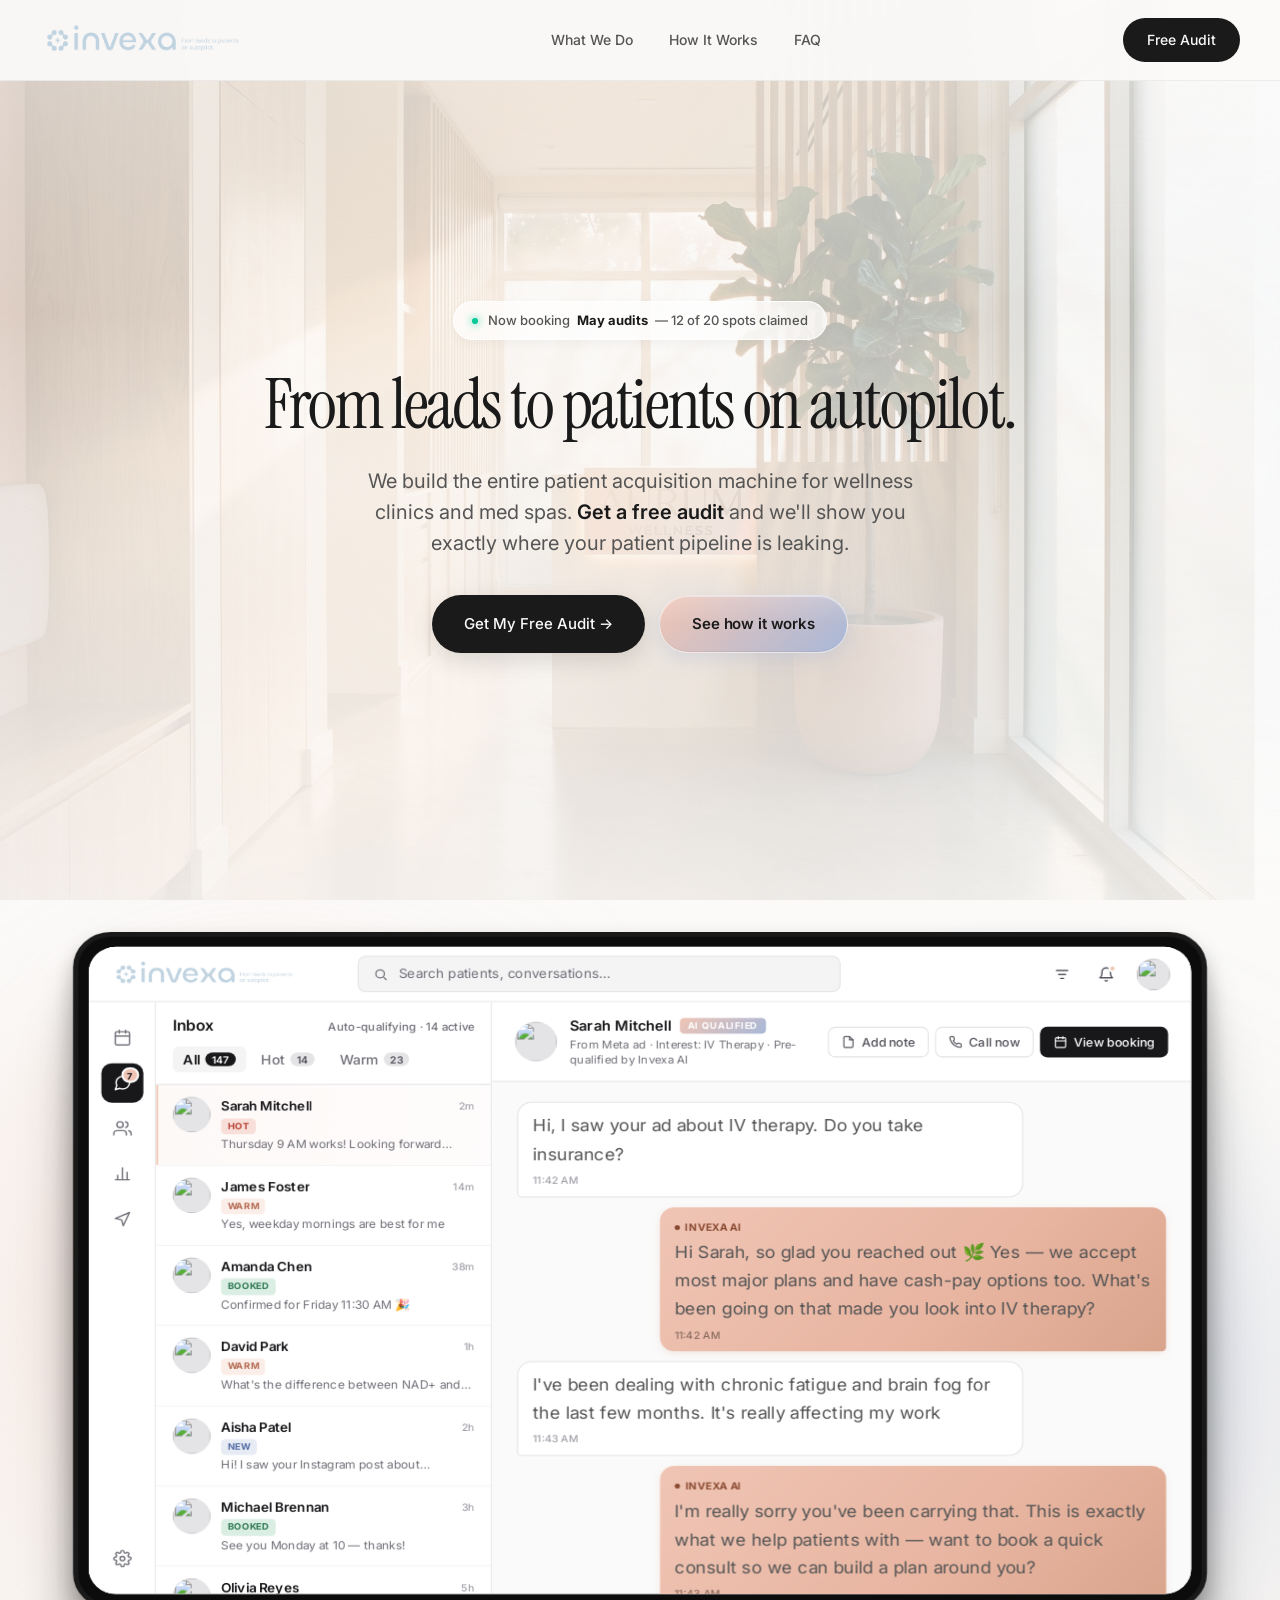
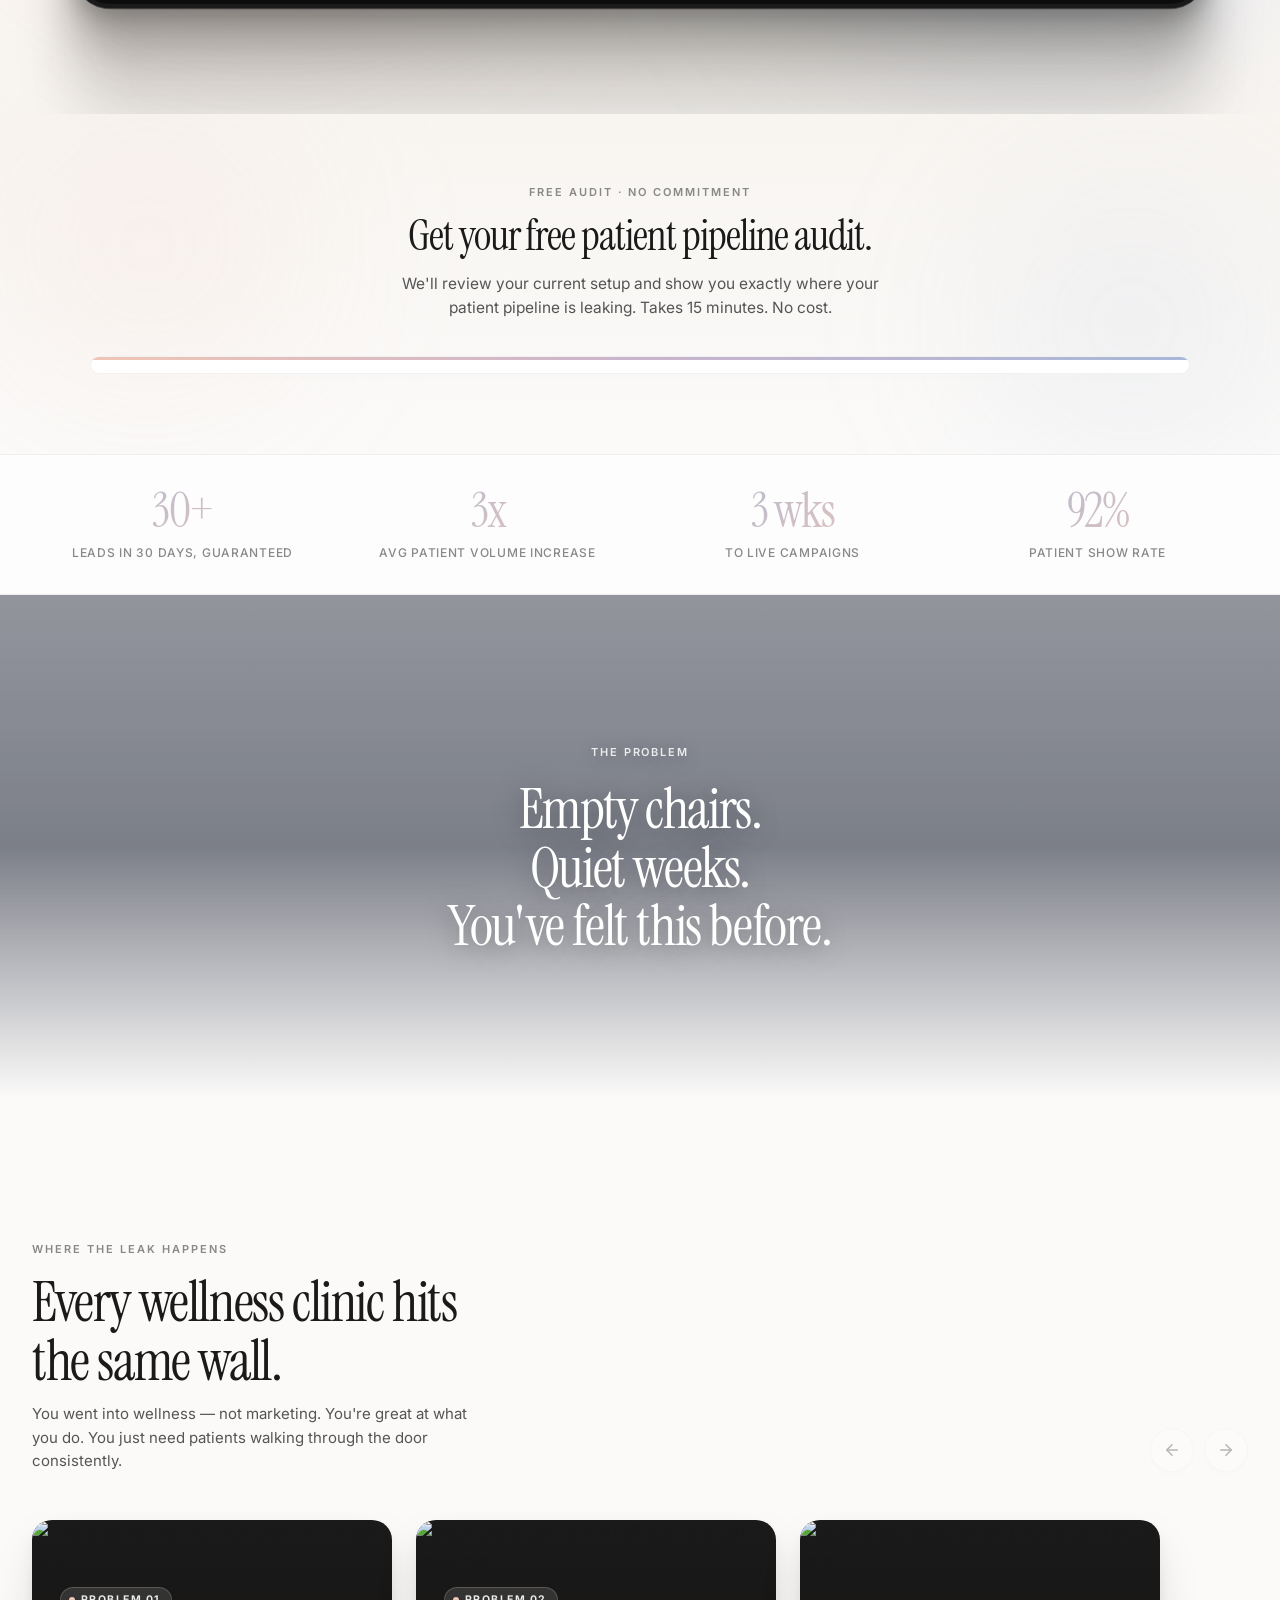
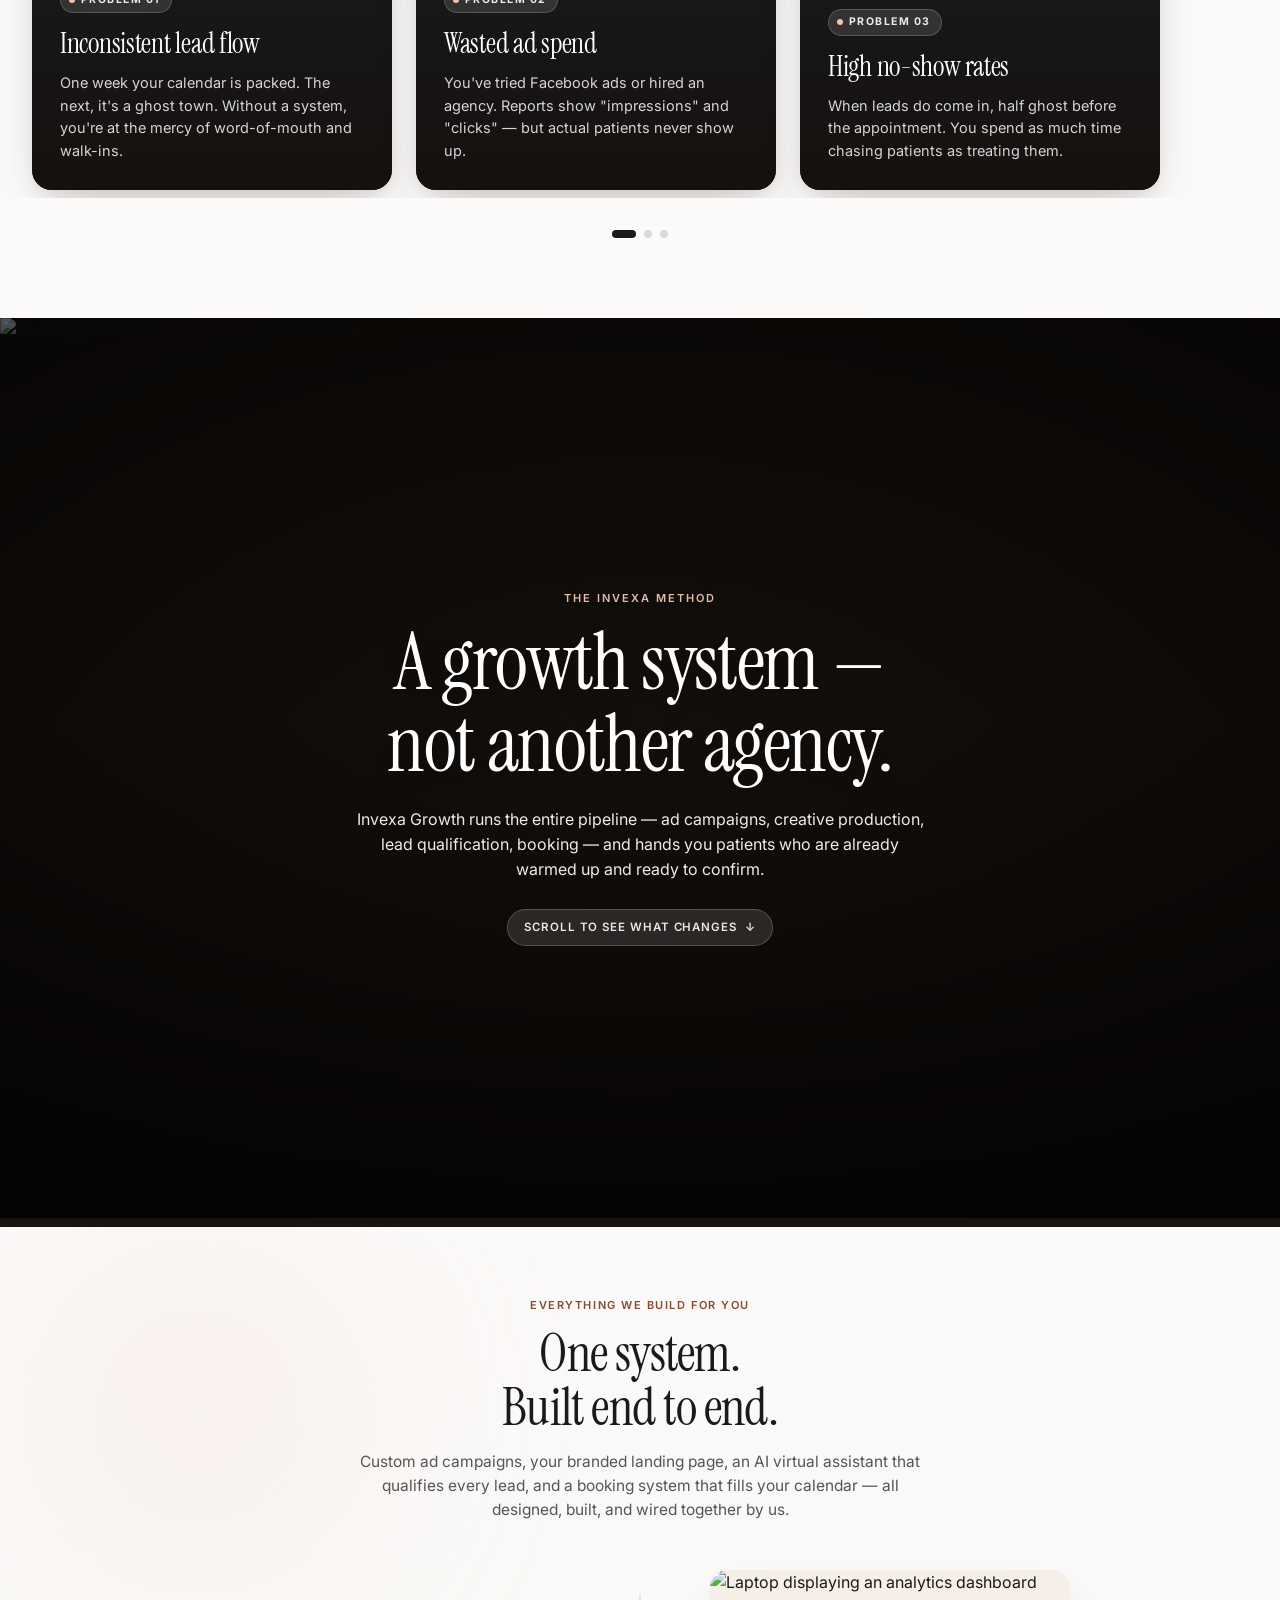
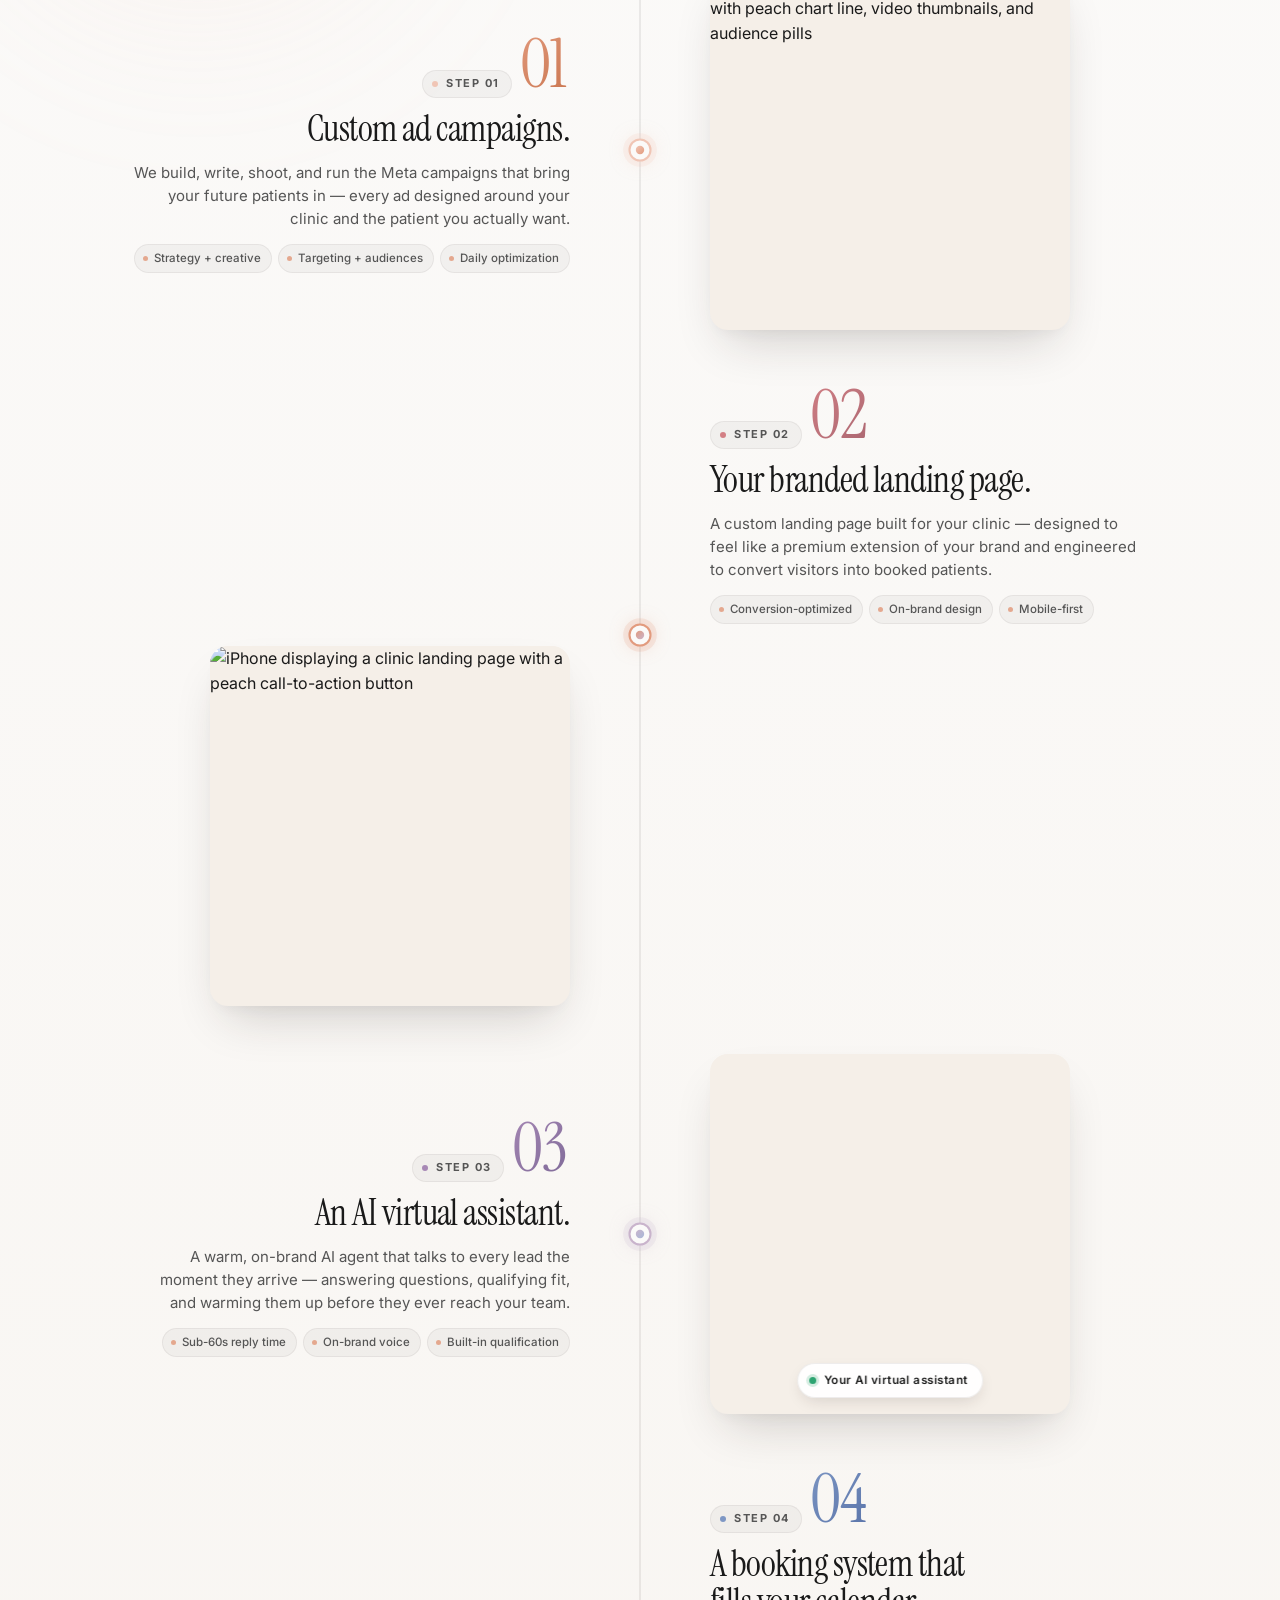
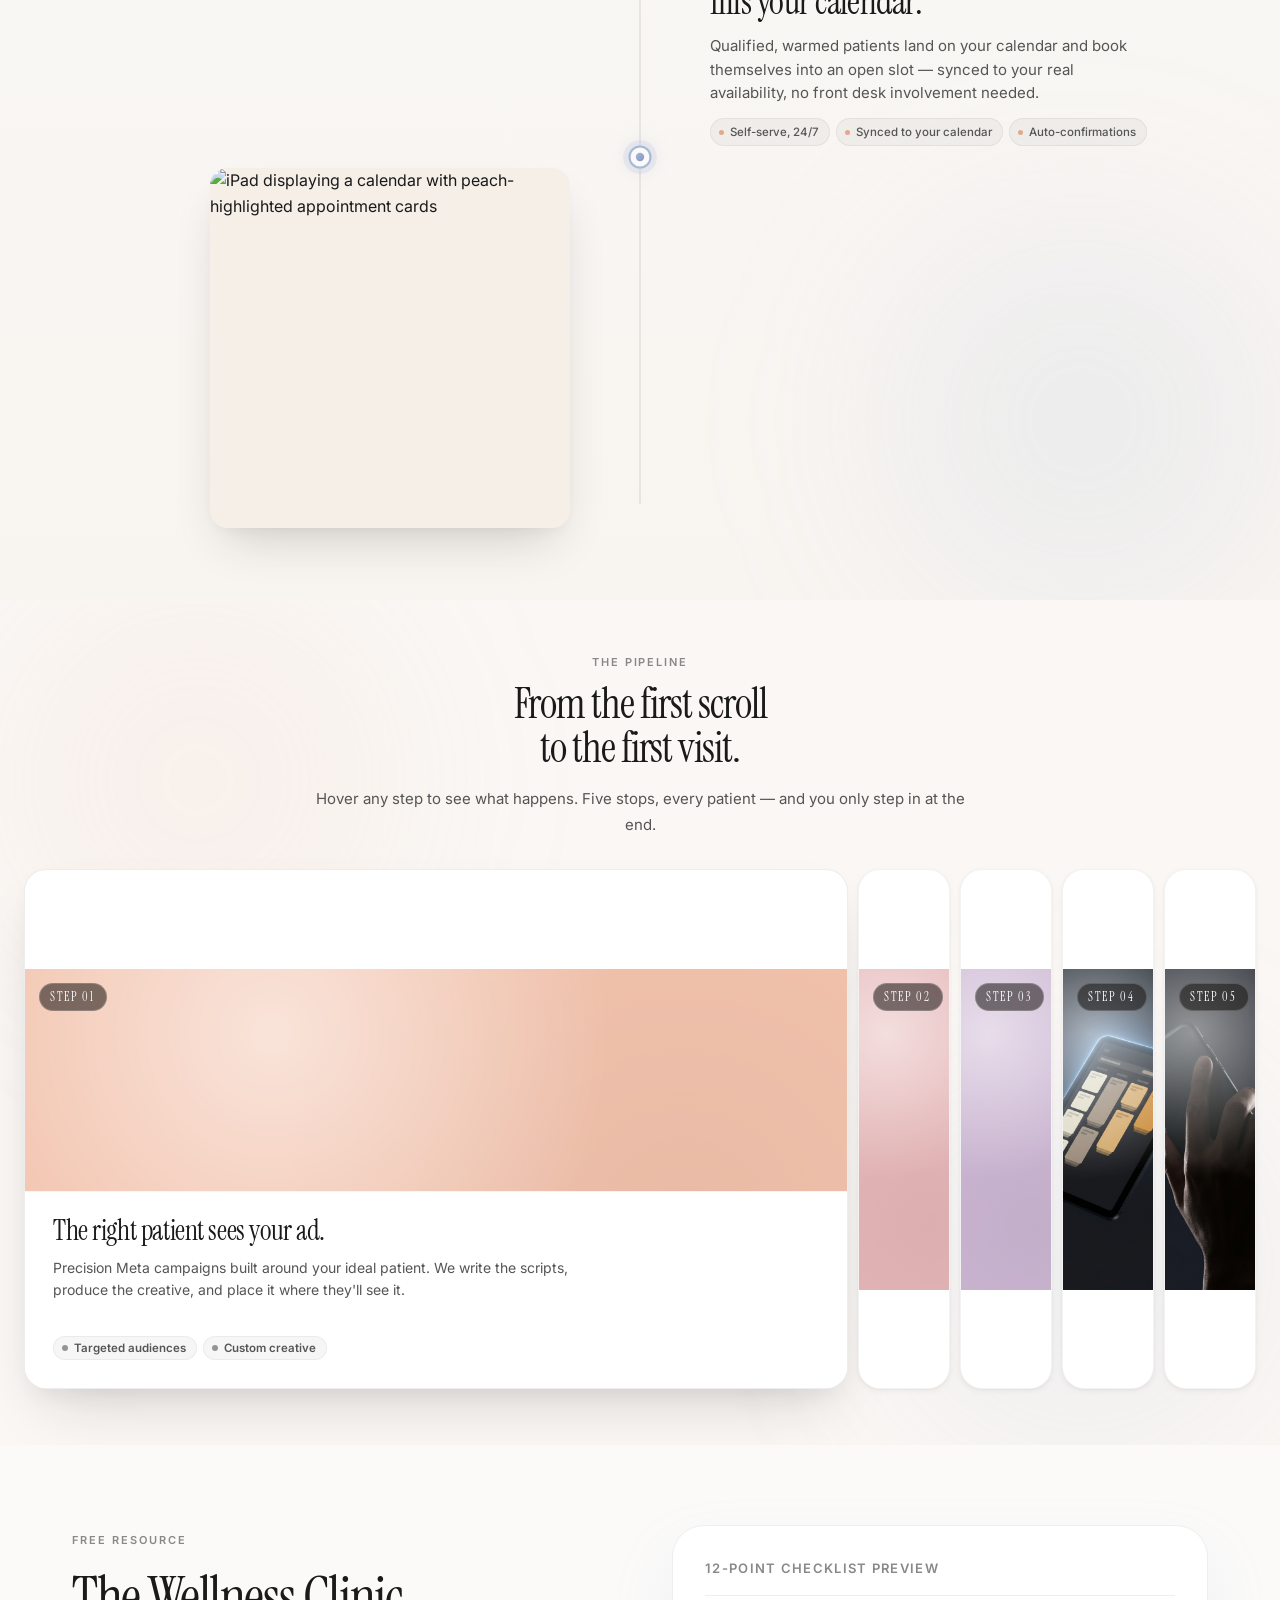
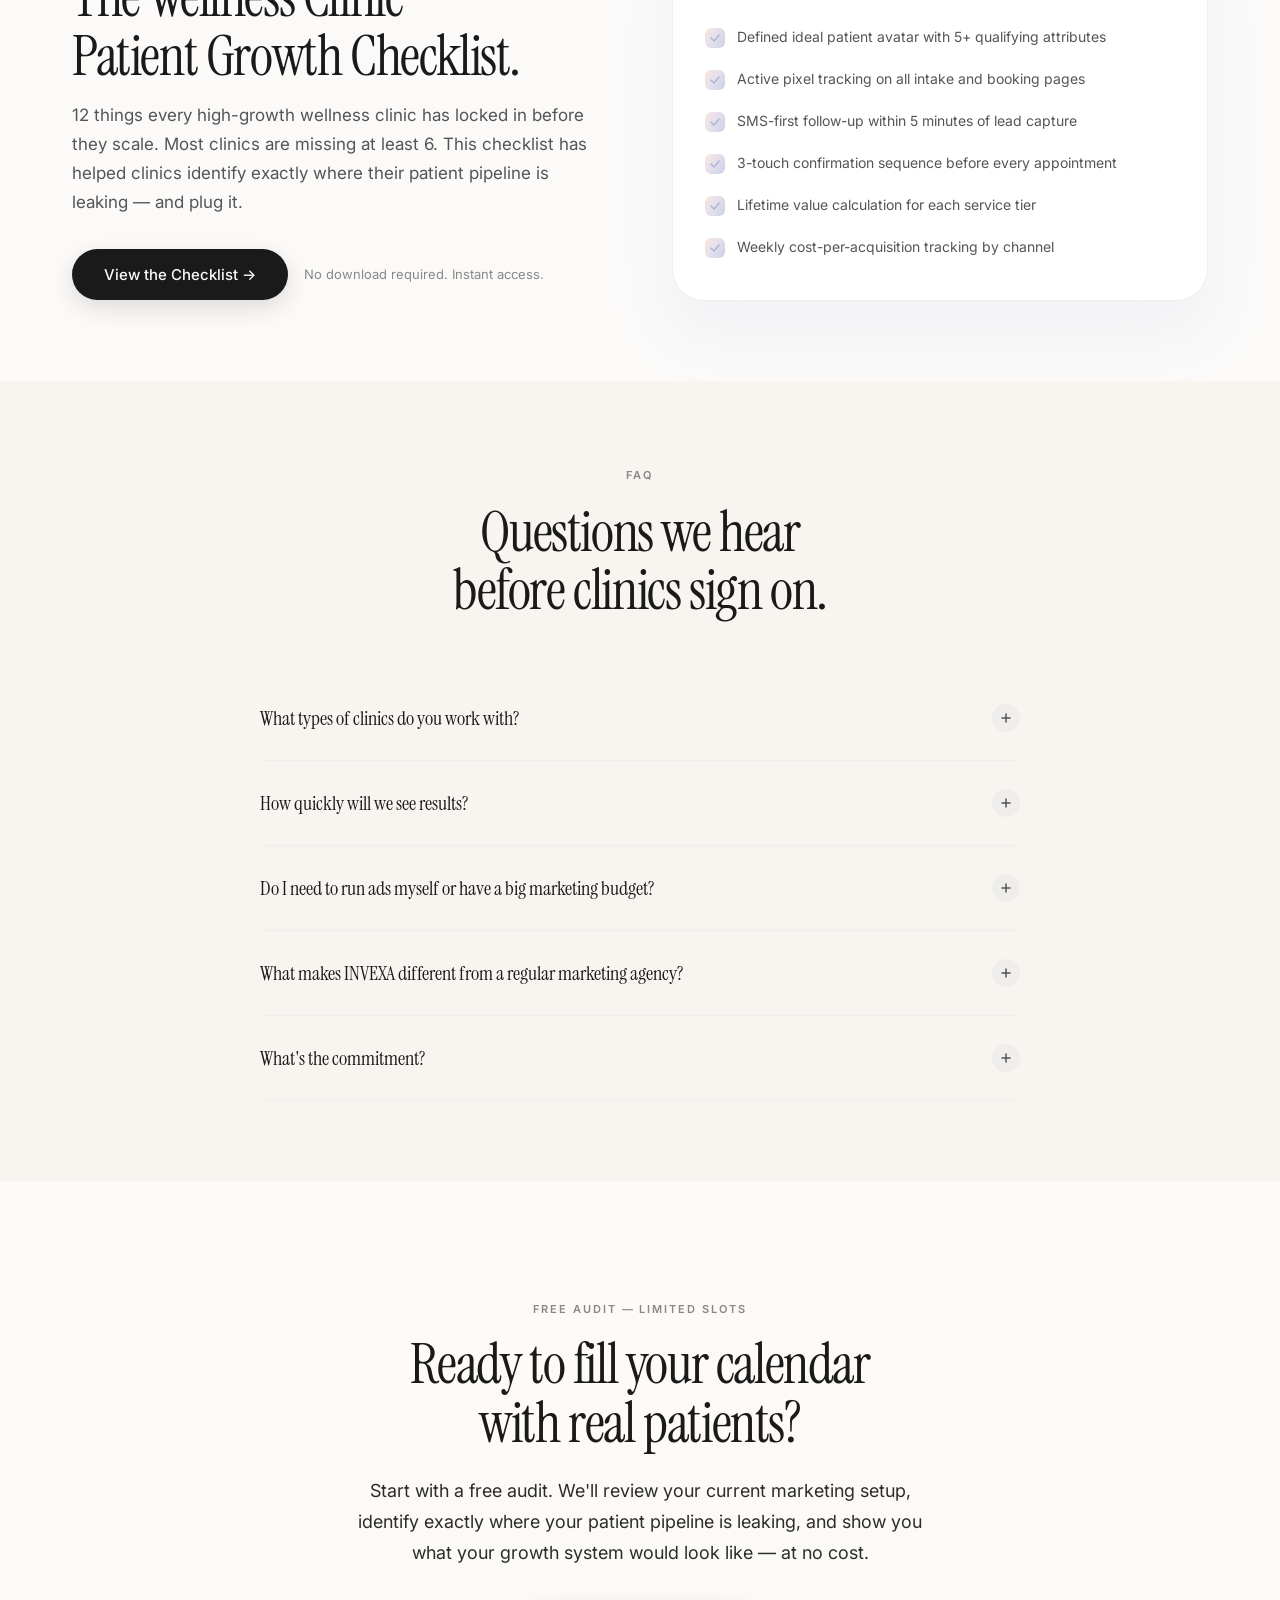
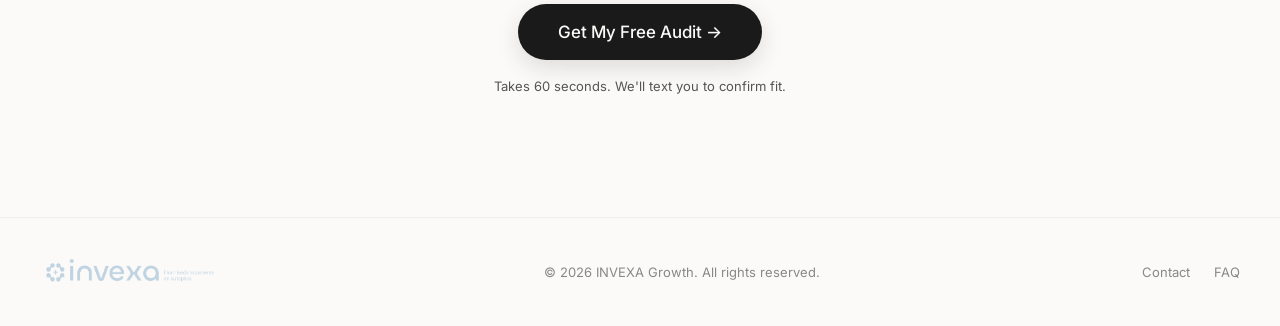
==== commit 2e755f1c: "Mobile polish + hardened scroll-lock + remove fake activity ticker Removed the fake "Peak Wellness b" ====
--- a/index.html
+++ b/index.html
@@ -886,10 +886,19 @@
     }
     .problem-slide:active { cursor: grabbing; }
     @media (max-width: 768px) {
-      .problem-slide { flex-basis: 280px; }
-      .problem-track { gap: 16px; padding: 8px 20px; }
-      .problem-carousel-head { padding: 0 20px; flex-direction: column; align-items: flex-start; margin-bottom: 28px; }
+      .problem-slide {
+        flex-basis: 78vw;
+        max-width: 320px;
+        aspect-ratio: 4 / 5;  /* taller on mobile so content fits without clipping */
+      }
+      .problem-track { gap: 14px; padding: 8px 24px; }
+      .problem-carousel-head { padding: 0 24px; flex-direction: column; align-items: flex-start; margin-bottom: 28px; }
       .problem-carousel-nav { align-self: flex-end; }
+      /* Slide content — tighter type, ensures chip + title + desc all fit */
+      .problem-slide-content { padding: 24px 22px; }
+      .problem-slide-tag { margin-bottom: 12px; font-size: 10px; letter-spacing: 0.12em; padding: 3px 8px 3px 6px; }
+      .problem-slide h3 { font-size: 22px; margin-bottom: 8px; line-height: 1.1; }
+      .problem-slide p { font-size: 12.5px; line-height: 1.45; }
     }
     .problem-slide-img {
       position: absolute;
@@ -987,6 +996,11 @@
       padding: 0;
       /* match the image's dominant tone so any peek-through blends */
       background: #1a1410;
+    }
+    /* Block browser-native pan/scroll on this section while the JS lock is engaged */
+    .solution-scroll[data-locked="true"] {
+      touch-action: none;
+      overscroll-behavior: contain;
     }
     /* Wrap is barely taller than sticky — minimal post-lock runway so no gray strip */
     .scroll-expand-wrap {
@@ -1492,6 +1506,9 @@
       perspective-origin: 50% 0%;
       background: linear-gradient(180deg, var(--cream) 0%, var(--warm-white) 100%);
       overflow: hidden;
+    }
+    @media (max-width: 768px) {
+      .hero-showcase { padding: 8px 0 48px; }
     }
     .hero-showcase-glow {
       position: absolute;
@@ -2131,6 +2148,24 @@
     @media (max-width: 600px) {
       .crm-body { grid-template-columns: 44px 1fr; }
       .crm-leads { display: none; }
+      /* Scale the whole CRM down on small screens so it fits properly inside the iPad frame */
+      .crm-app {
+        zoom: 0.82;
+        font-size: 11px;
+      }
+      .crm-msg { font-size: 10.5px; padding: 6px 9px; }
+      .crm-chat-info-name { font-size: 12px; }
+      .crm-chat-info-meta { font-size: 10px; }
+      .crm-chat-messages { padding: 10px 12px; gap: 6px; }
+      .crm-chat-head { padding: 8px 10px; gap: 8px; }
+      .crm-chat-avatar { width: 30px; height: 30px; }
+      .crm-chat-action { padding: 5px 8px; font-size: 10.5px; }
+      .crm-topbar { padding: 0 10px; grid-template-columns: 1fr auto; }
+      .crm-logo-wrap img { height: 22px; }
+      .crm-iconbtn { width: 28px; height: 28px; }
+      .crm-iconbtn svg { width: 13px; height: 13px; }
+      .crm-user-avatar { width: 26px; height: 26px; }
+      .crm-ai-pill { font-size: 8px; padding: 1px 5px; }
     }
     .how-visual {
       margin-top: 80px;
@@ -2773,13 +2808,25 @@
       }
       .expand-panel {
         flex: 1 1 auto;
-        height: 360px;
+        height: auto;
       }
       .expand-panel[data-active="true"] { flex: 1 1 auto; }
       .expand-panel-label { display: none; }
+      .expand-panel-header { height: 220px; }
       .expand-panel-illu { opacity: 1; transform: none; width: 36%; max-width: 160px; }
-      .expand-panel-body { opacity: 1; transform: none; padding: 16px 22px 22px; }
-      .expand-panel-body p { font-size: 13.5px; }
+      /* Body flows naturally below header — no cut-off chips */
+      .expand-panel-body {
+        position: relative;
+        inset: auto;
+        opacity: 1;
+        transform: none;
+        height: auto;
+        padding: 18px 22px 22px;
+      }
+      .expand-panel-body h3 { font-size: 19px; margin-bottom: 8px; }
+      .expand-panel-body p { font-size: 13px; margin-bottom: 10px; }
+      .expand-panel-meta { margin-top: 4px; gap: 5px; }
+      .expand-panel-chip { font-size: 10.5px; padding: 3px 8px 3px 7px; }
     }
 
     /* ============================================================
@@ -3614,11 +3661,6 @@
           <a href="#how" class="btn-secondary">See how it works</a>
         </div>
 
-        <!-- LIVE ACTIVITY -->
-        <div class="hero-activity fade-up visible delay-4" style="margin-left:auto; margin-right:auto;">
-          <div class="activity-pulse"></div>
-          <span class="activity-text"><strong id="activity-clinic">Peak Wellness</strong> booked an audit · <span id="activity-time">2 min ago</span></span>
-        </div>
       </div>
     </div>
   </section>
@@ -4479,41 +4521,6 @@
       });
     });
 
-    // LIVE ACTIVITY — rotating clinics + spots counter
-    const activityClinics = [
-      { name: 'Peak Wellness', time: '2 min ago' },
-      { name: 'Vitality MD', time: '7 min ago' },
-      { name: 'Thrive Med Spa', time: '14 min ago' },
-      { name: 'Pure Aesthetics', time: '23 min ago' },
-      { name: 'Lumina Clinic', time: '38 min ago' },
-      { name: 'Renew Wellness', time: '52 min ago' },
-      { name: 'Aspire Med', time: '1 hour ago' },
-      { name: 'Glow Aesthetics', time: '1 hour ago' },
-      { name: 'Bloom Hormone Clinic', time: '2 hours ago' },
-      { name: 'Vitality Health', time: '2 hours ago' },
-      { name: 'Refine Med Spa', time: '3 hours ago' },
-      { name: 'Apex Wellness', time: '4 hours ago' },
-    ];
-    let activityIdx = 0;
-    const activityClinicEl = document.getElementById('activity-clinic');
-    const activityTimeEl = document.getElementById('activity-time');
-    function rotateActivity() {
-      activityIdx = (activityIdx + 1) % activityClinics.length;
-      const next = activityClinics[activityIdx];
-      activityClinicEl.style.opacity = '0';
-      activityTimeEl.style.opacity = '0';
-      setTimeout(() => {
-        activityClinicEl.textContent = next.name;
-        activityTimeEl.textContent = next.time;
-        activityClinicEl.style.opacity = '1';
-        activityTimeEl.style.opacity = '1';
-      }, 300);
-    }
-    setInterval(rotateActivity, 5000);
-    // Add transition
-    activityClinicEl.style.transition = 'opacity 0.3s ease';
-    activityTimeEl.style.transition = 'opacity 0.3s ease';
-
     // Spots counter — slow incremental progression based on time
     function updateSpots() {
       const els = [
@@ -4602,7 +4609,7 @@
       io.observe(line);
     })();
 
-    /* ===== Solution scroll-LOCK crossfade: wheel/touch drives the empty→full transition. Scroll is intercepted until progress = 1. ===== */
+    /* ===== Solution scroll-LOCK crossfade: engage flag + snap-back failsafe ===== */
     (function initSolutionScroll(){
       const section = document.querySelector('[data-scroll-expand]');
       if (!section) return;
@@ -4616,6 +4623,8 @@
 
       let progress = 0;
       let touchStartY = 0;
+      let isEngaged = false;
+      let lockedScrollY = 0;
 
       function setProgress(p) {
         progress = Math.max(0, Math.min(1, p));
@@ -4623,40 +4632,72 @@
         if (hint) hint.style.setProperty('--hint-opacity', Math.max(0, 1 - progress * 1.5).toFixed(2));
       }
 
-      function stickyActive() {
-        // Sticky is engaged when wrap.top has reached 0 AND wrap.bottom is still below the sticky inner's full height (viewport height)
+      function engageIfNeeded() {
+        if (isEngaged) return;
         const rect = wrap.getBoundingClientRect();
-        return rect.top <= 0 && rect.bottom > window.innerHeight;
+        // Engage when the wrap's top hits the viewport top (within a small threshold)
+        if (rect.top <= 4 && rect.bottom > 100) {
+          isEngaged = true;
+          lockedScrollY = window.scrollY + rect.top;
+          document.documentElement.style.overscrollBehaviorY = 'none';
+          document.body.style.overscrollBehaviorY = 'none';
+          section.setAttribute('data-locked', 'true');
+        }
       }
 
-      function shouldLock(deltaY) {
-        if (!stickyActive()) return false;
-        if (deltaY > 0 && progress < 1) return true;   // scrolling down — keep locked until done
-        if (deltaY < 0 && progress > 0) return true;   // scrolling up — let user rewind
+      function tryRelease(direction) {
+        if (!isEngaged) return true;
+        if (direction === 'down' && progress >= 0.995) {
+          isEngaged = false;
+          section.removeAttribute('data-locked');
+          document.documentElement.style.overscrollBehaviorY = '';
+          document.body.style.overscrollBehaviorY = '';
+          return true;
+        }
+        if (direction === 'up' && progress <= 0.005) {
+          isEngaged = false;
+          section.removeAttribute('data-locked');
+          document.documentElement.style.overscrollBehaviorY = '';
+          document.body.style.overscrollBehaviorY = '';
+          return true;
+        }
         return false;
       }
 
       function onWheel(e) {
-        if (shouldLock(e.deltaY)) {
-          e.preventDefault();
-          setProgress(progress + e.deltaY * 0.0014);
-        }
+        engageIfNeeded();
+        if (!isEngaged) return;
+        const direction = e.deltaY > 0 ? 'down' : 'up';
+        if (tryRelease(direction)) return;
+        e.preventDefault();
+        setProgress(progress + e.deltaY * 0.0014);
       }
 
       function onTouchStart(e) { touchStartY = e.touches[0].clientY; }
       function onTouchMove(e) {
         const touchY = e.touches[0].clientY;
         const deltaY = touchStartY - touchY;
-        if (shouldLock(deltaY)) {
-          e.preventDefault();
-          setProgress(progress + deltaY * 0.0055);
-          touchStartY = touchY;
+        engageIfNeeded();
+        if (!isEngaged) return;
+        const direction = deltaY > 0 ? 'down' : 'up';
+        if (tryRelease(direction)) return;
+        if (Math.abs(deltaY) < 2) return;
+        e.preventDefault();
+        setProgress(progress + deltaY * 0.0055);
+        touchStartY = touchY;
+      }
+
+      // Failsafe: while engaged, force window scroll to stay at the locked Y
+      function onScroll() {
+        if (isEngaged && window.scrollY !== lockedScrollY) {
+          window.scrollTo({ top: lockedScrollY, behavior: 'instant' });
         }
       }
 
       window.addEventListener('wheel', onWheel, { passive: false });
       window.addEventListener('touchstart', onTouchStart, { passive: true });
       window.addEventListener('touchmove', onTouchMove, { passive: false });
+      window.addEventListener('scroll', onScroll, { passive: true });
 
       setProgress(0);
     })();
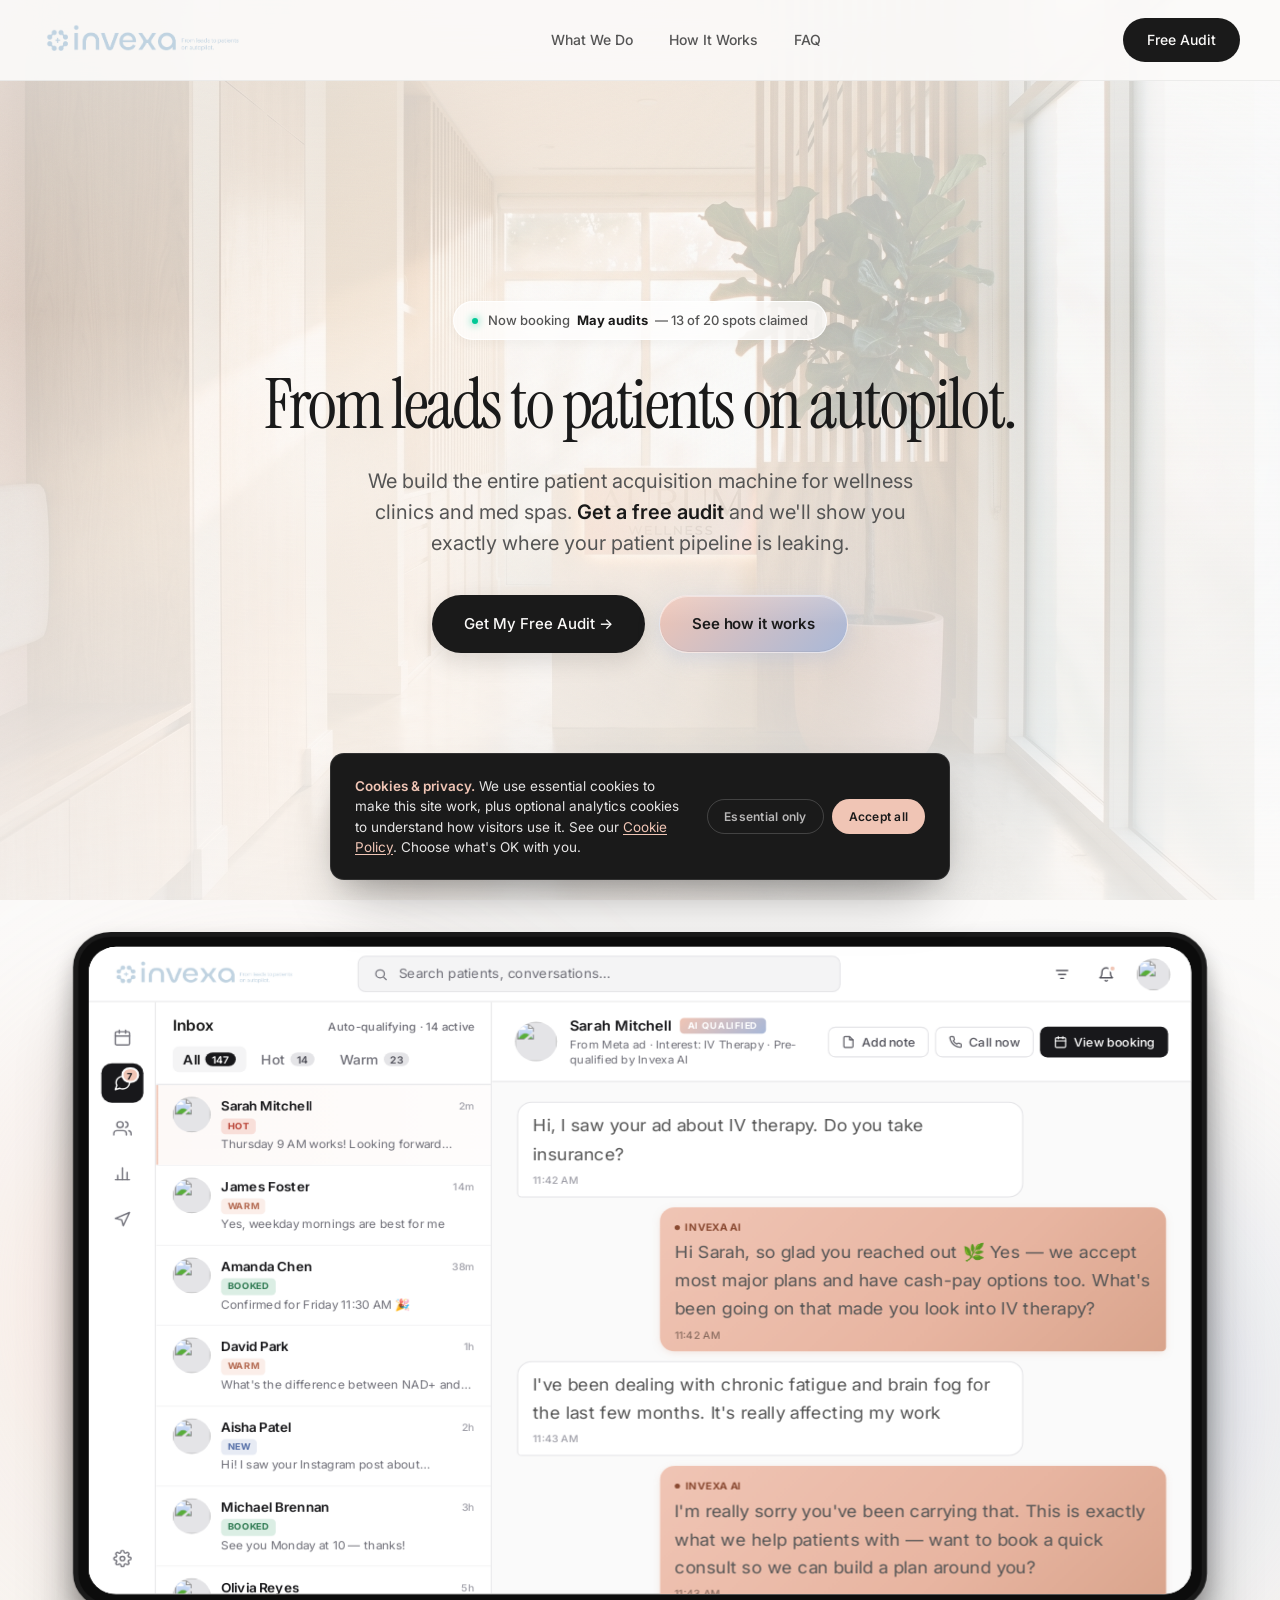
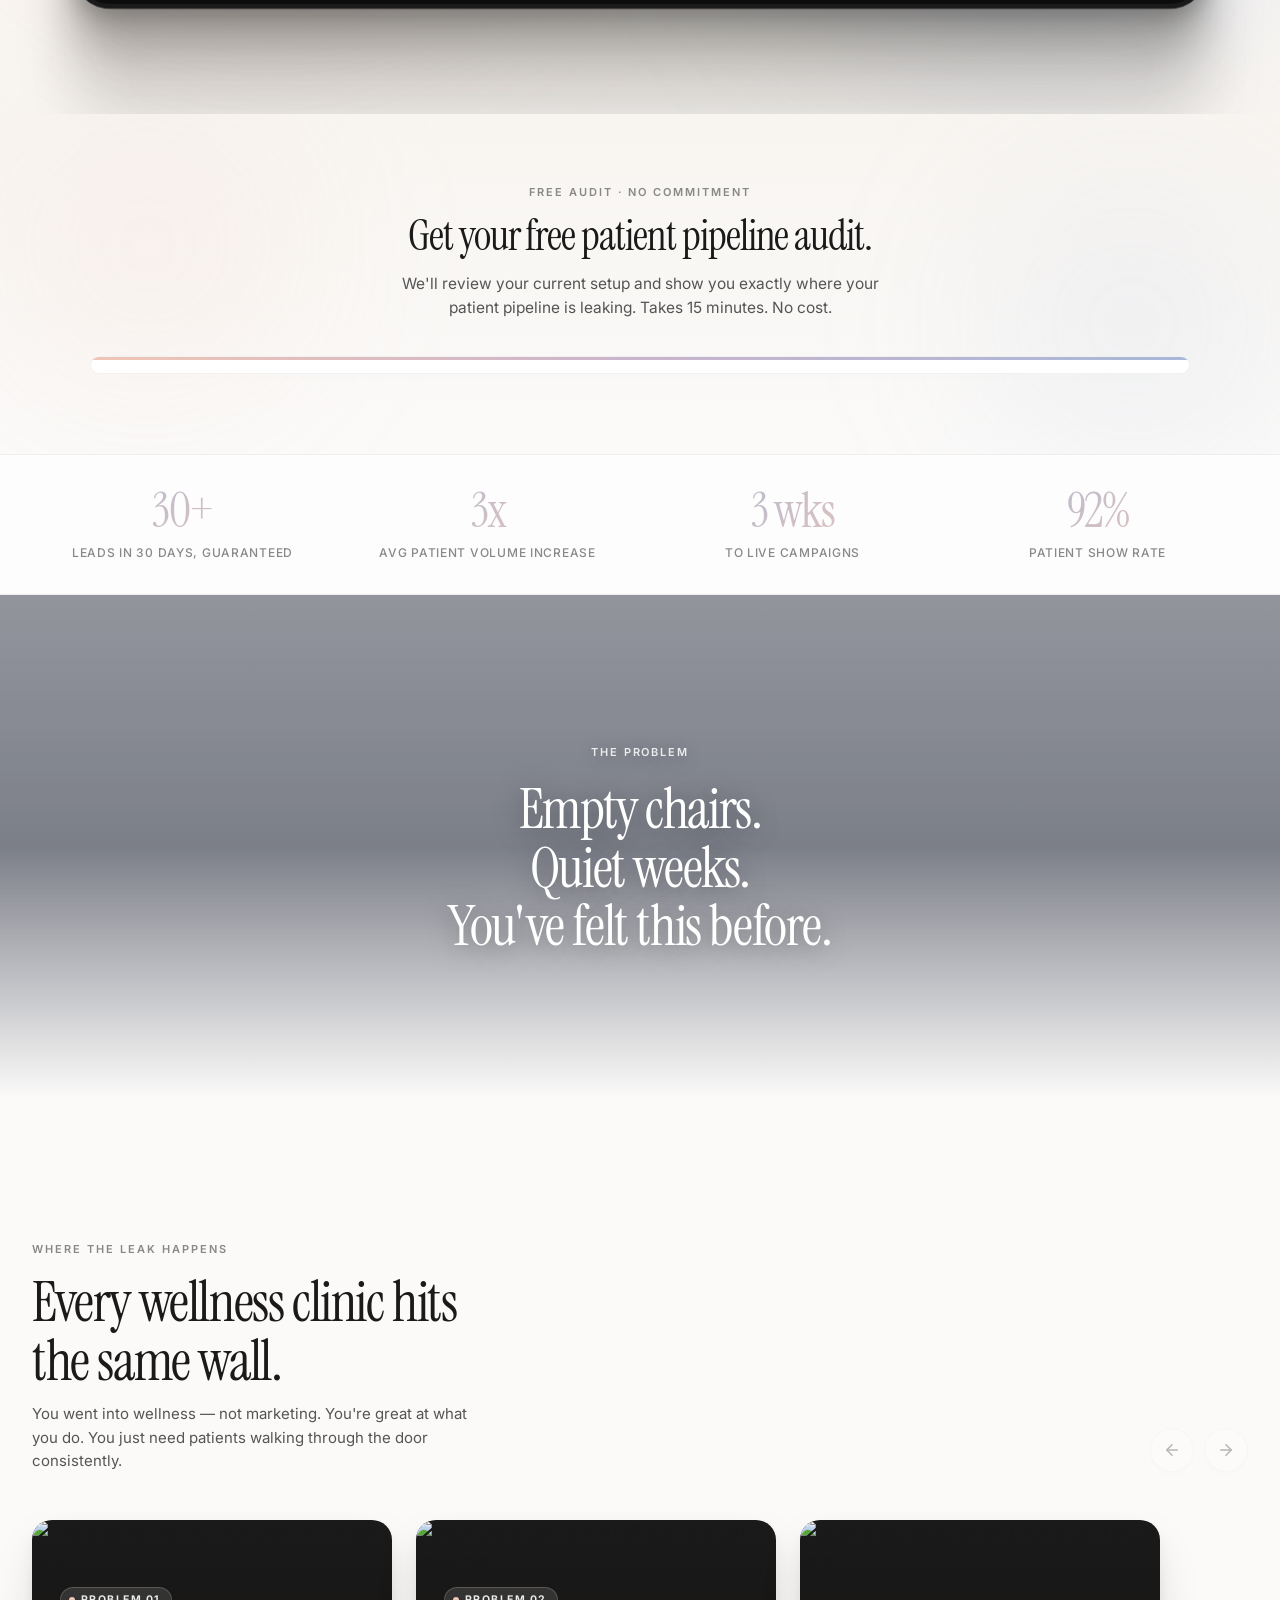
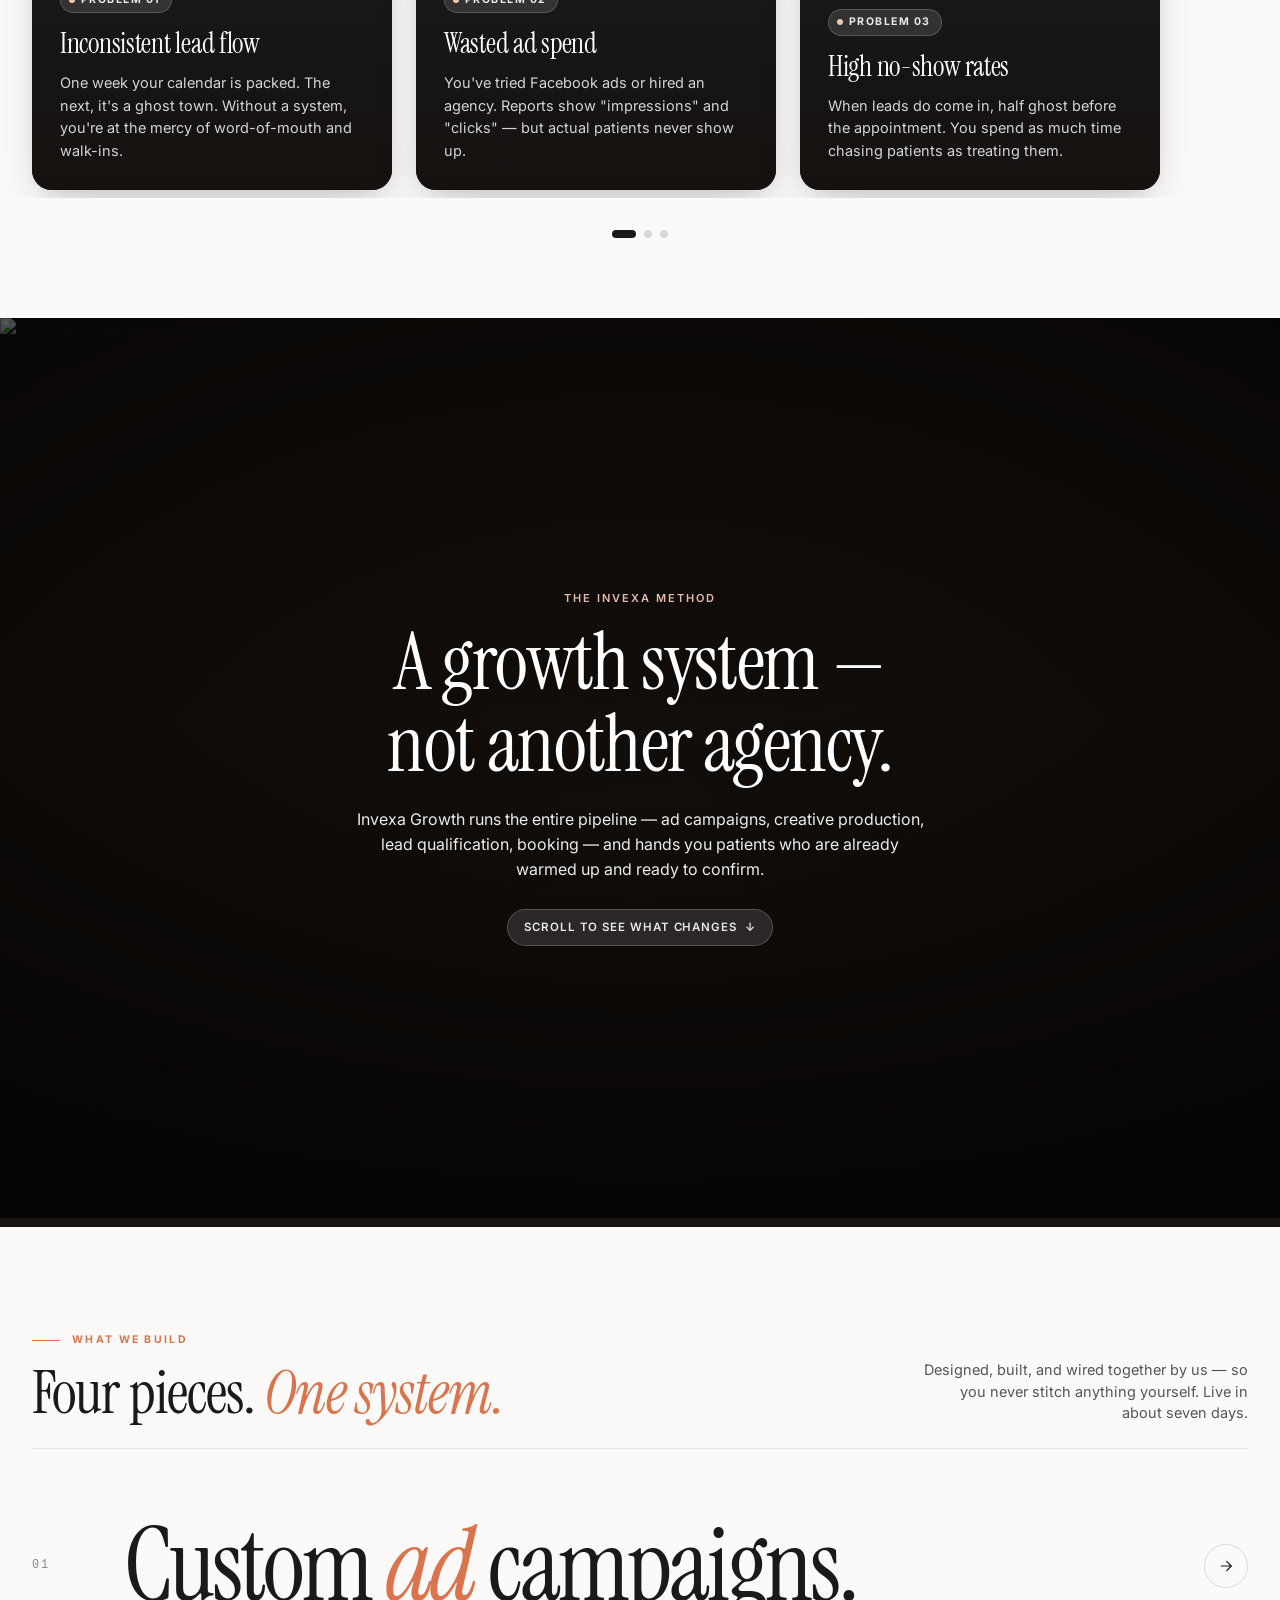
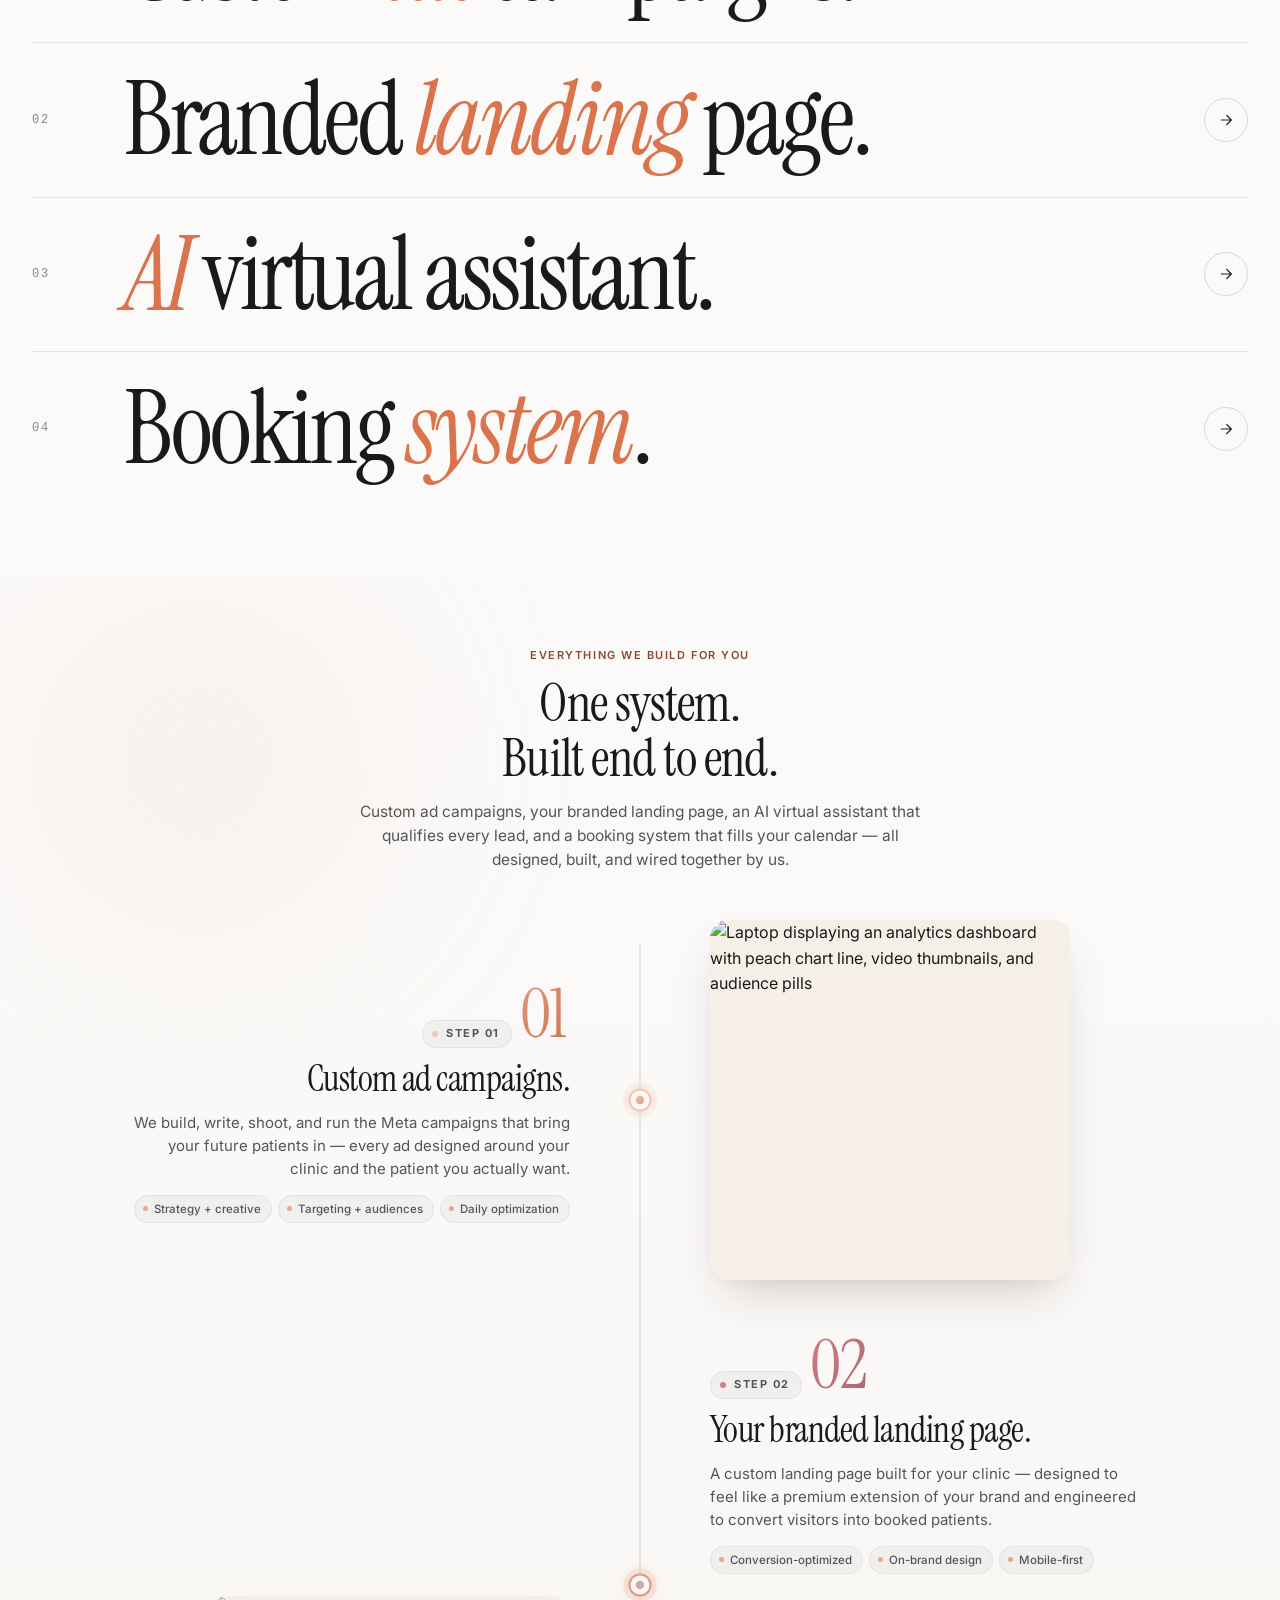
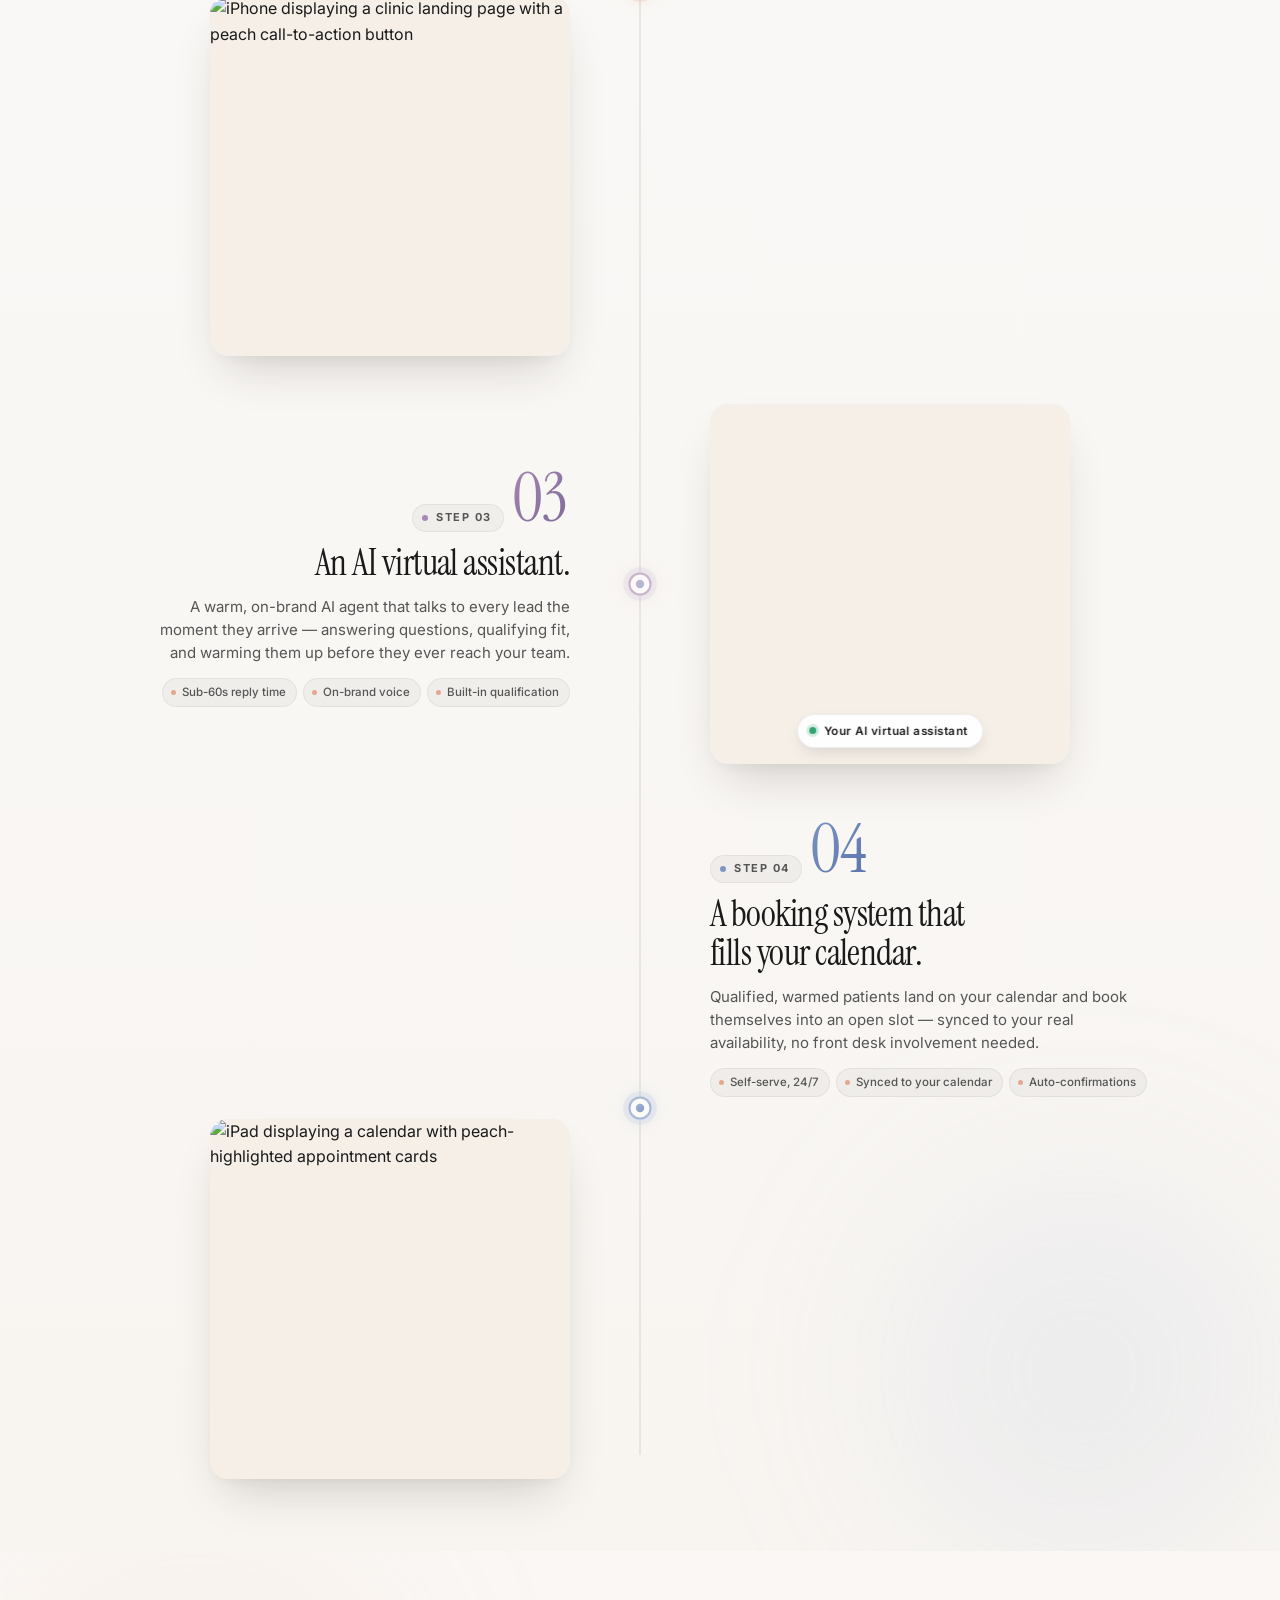
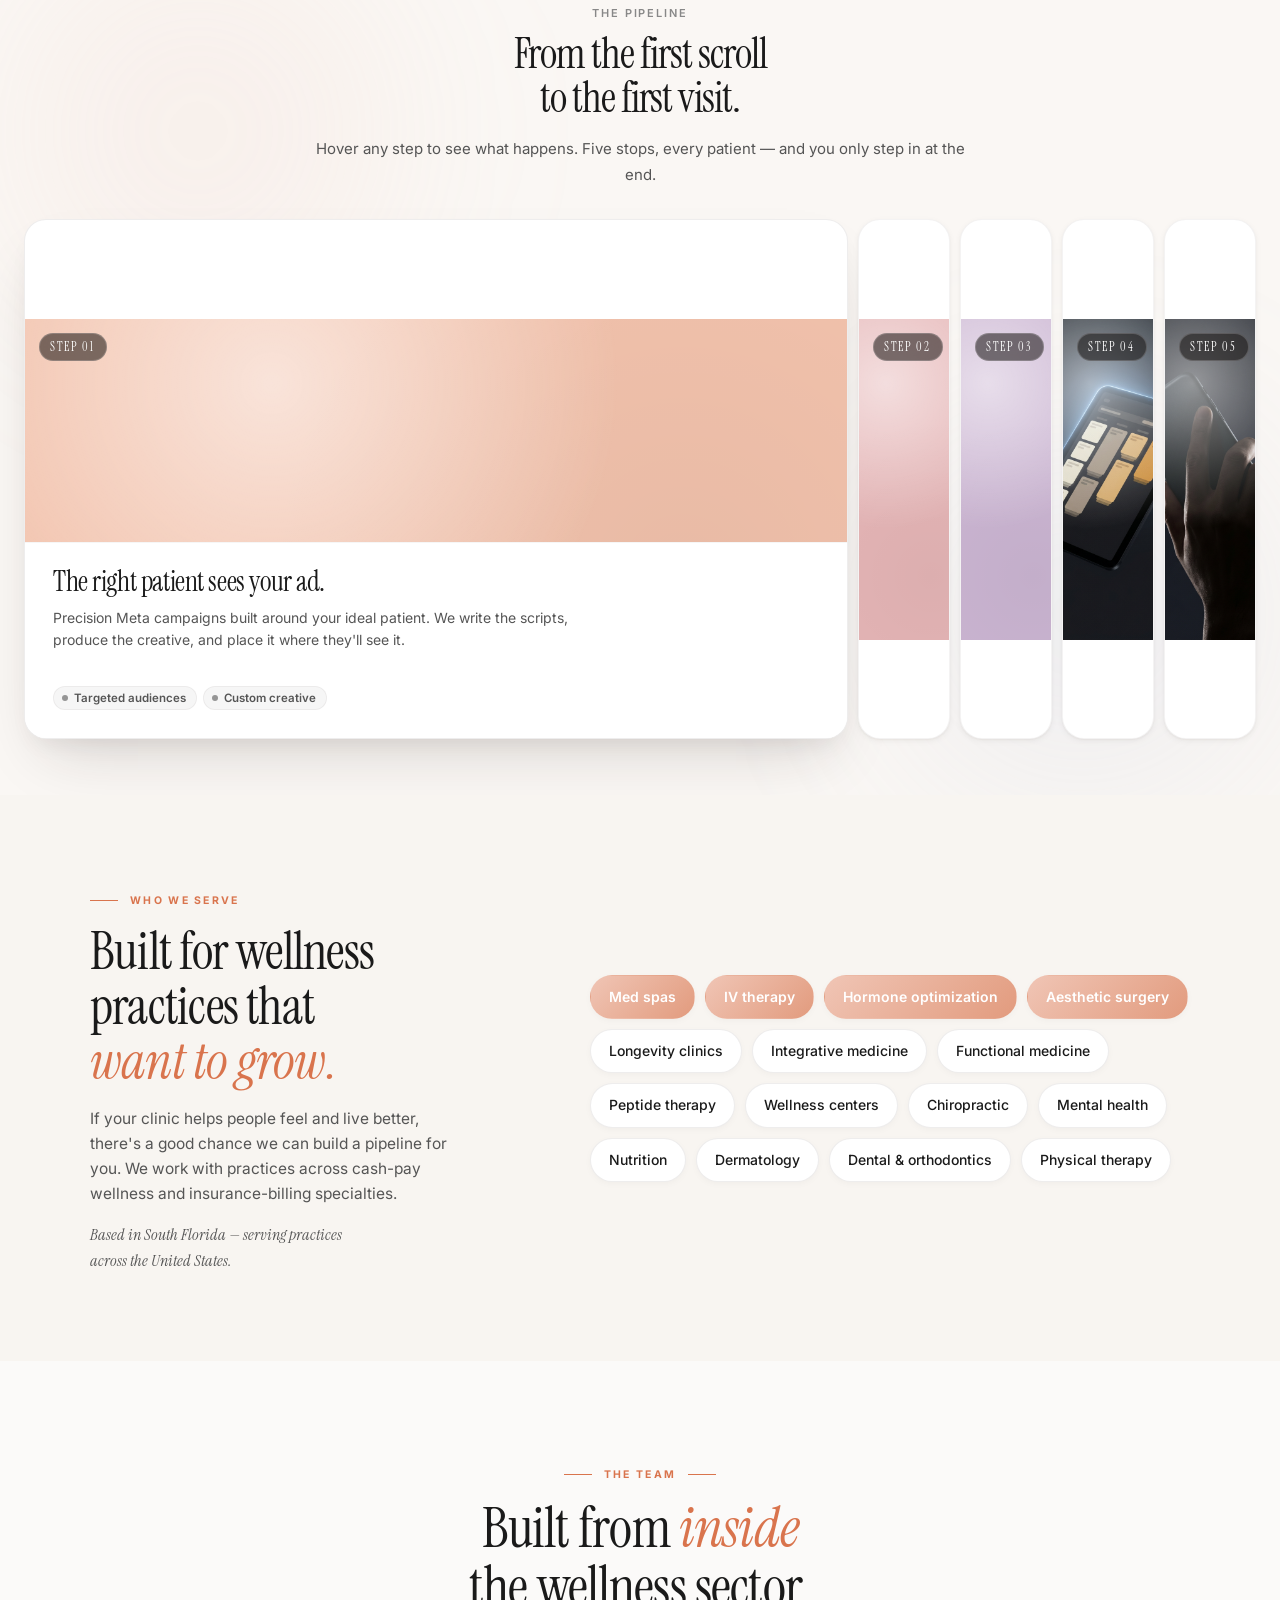
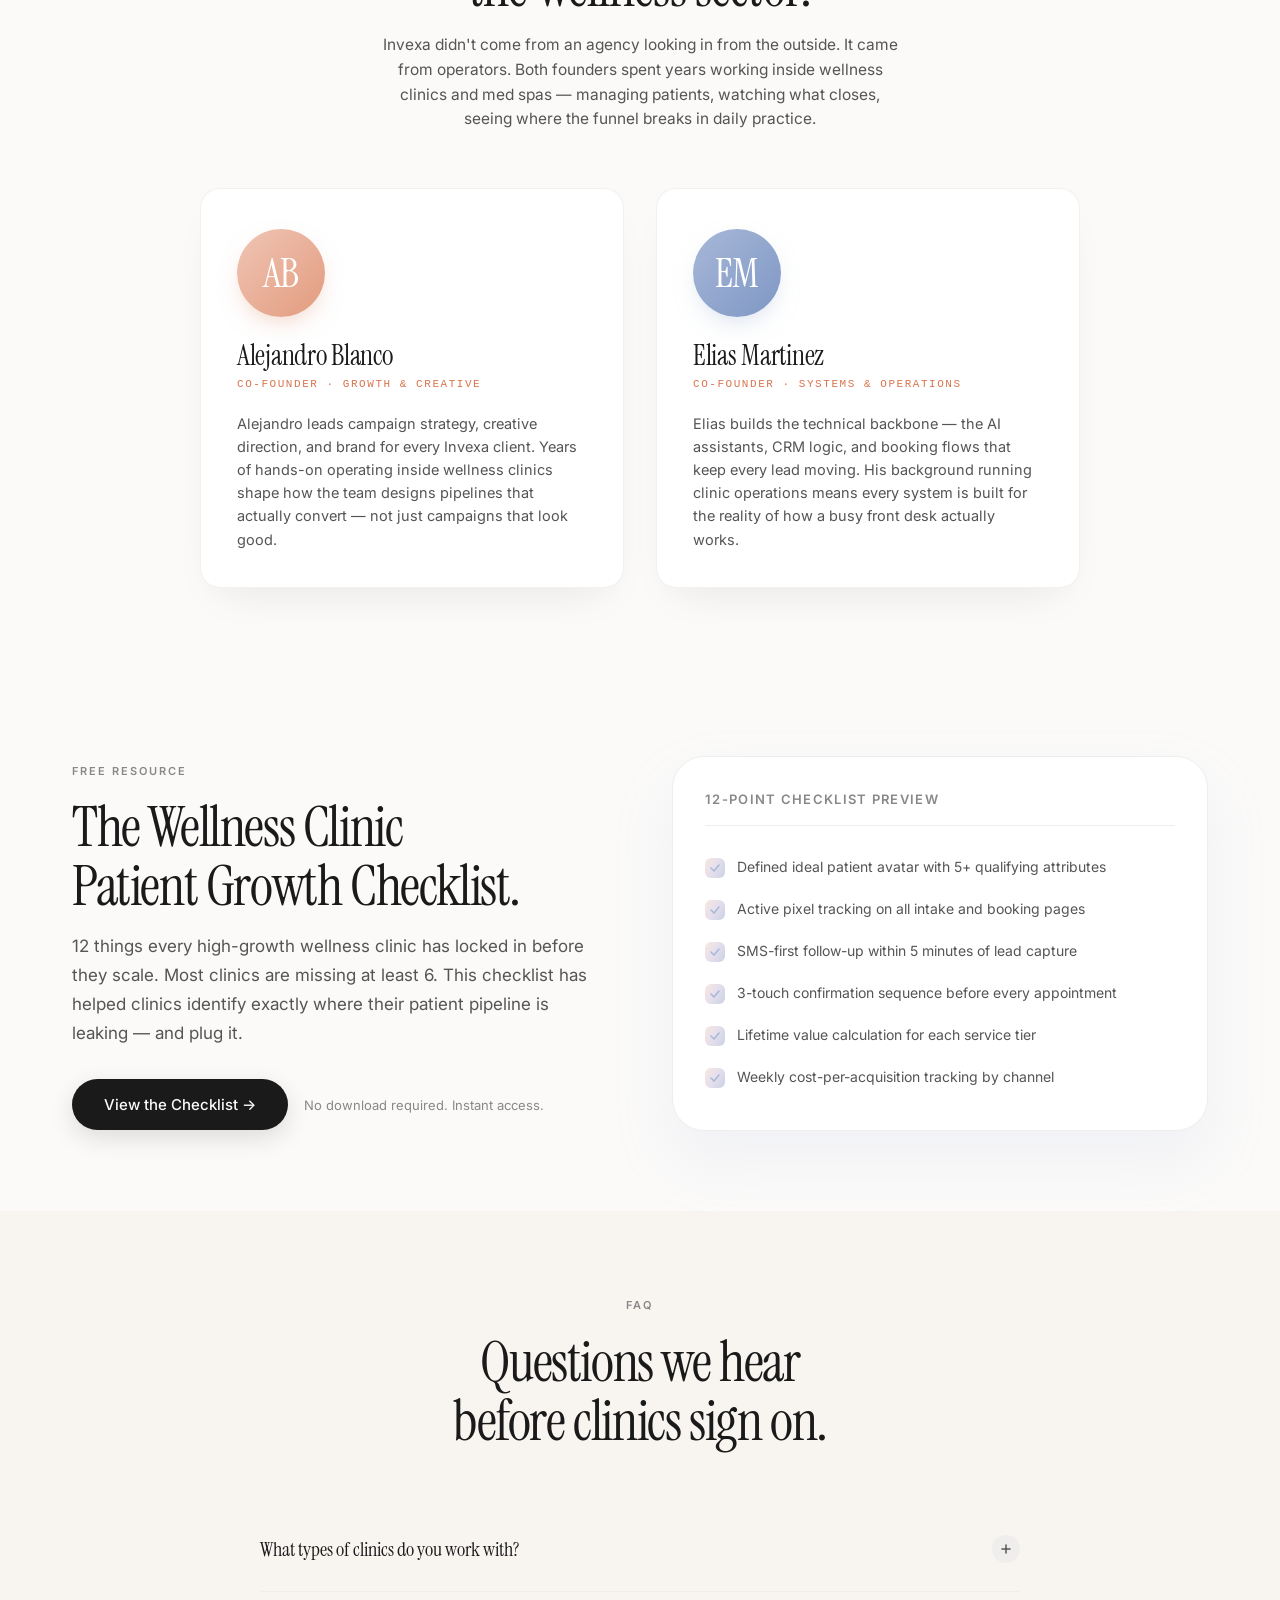
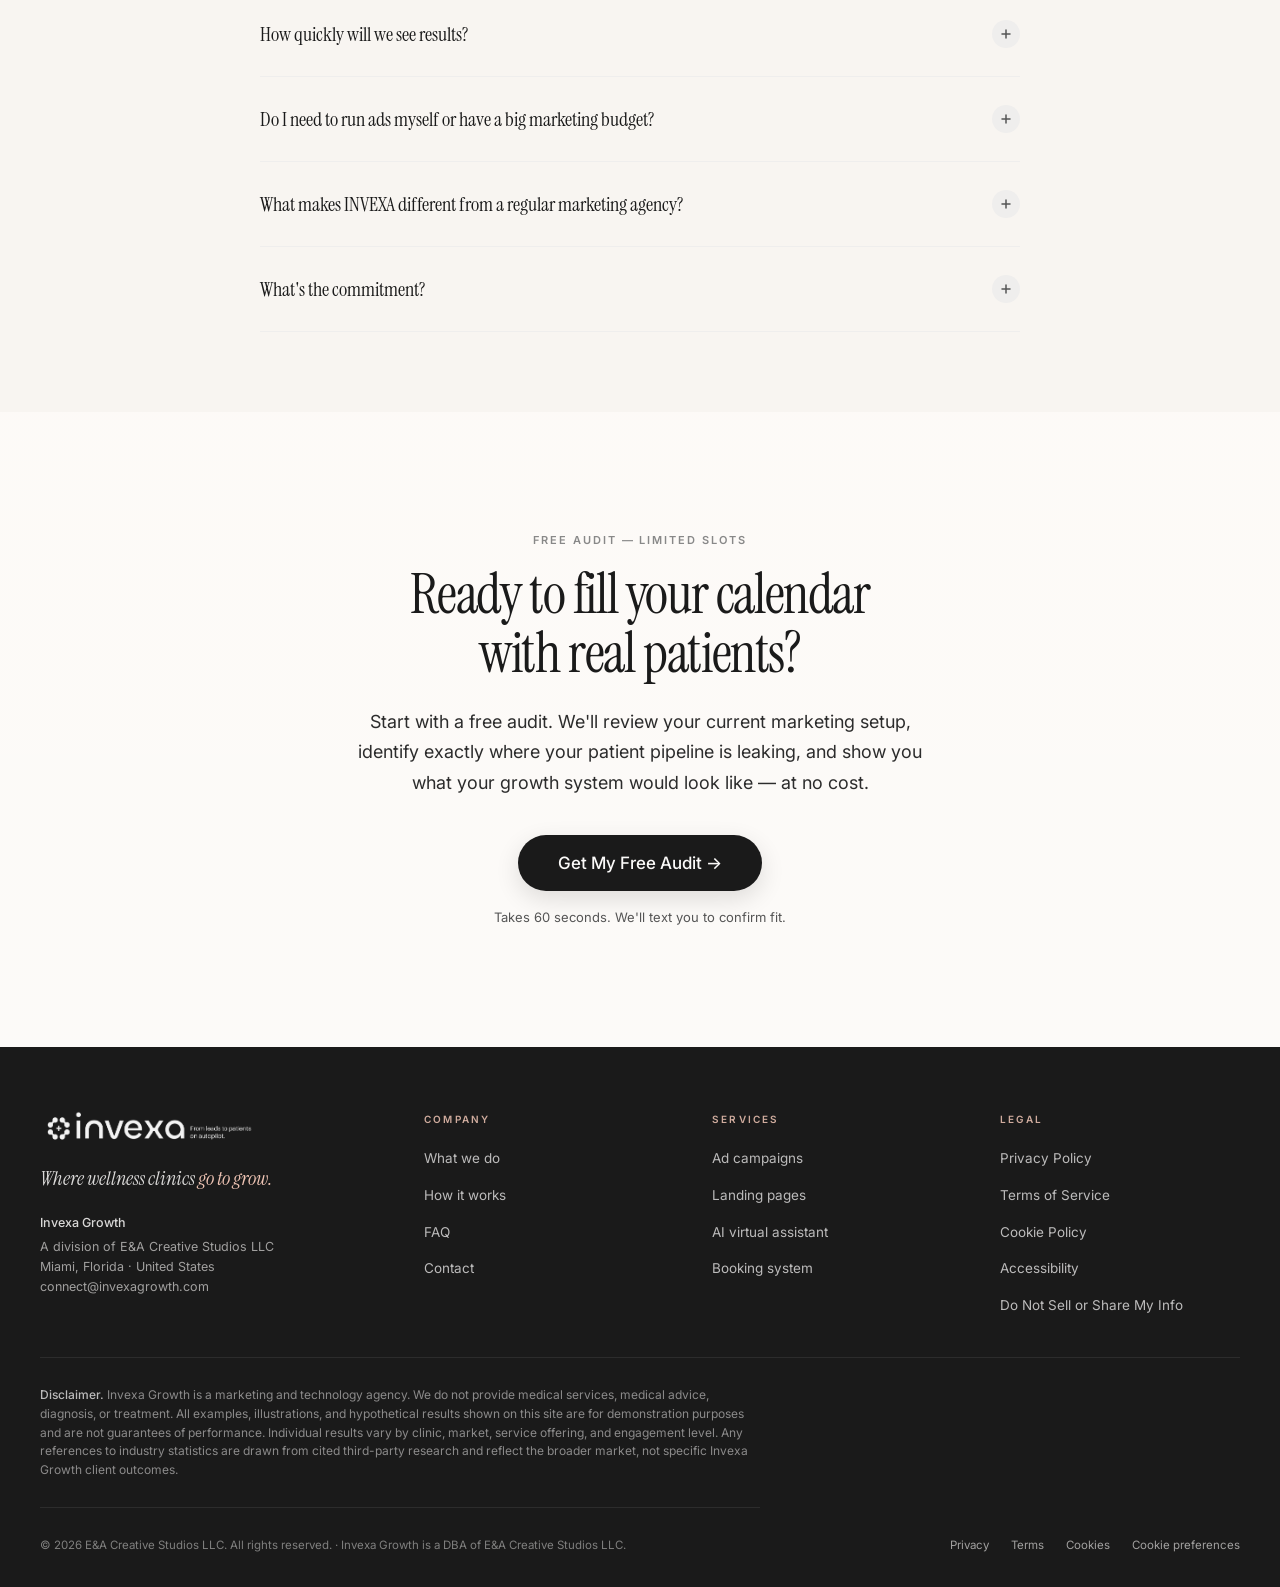
==== commit f07a71a6: "Compliance foundation + structural upgrade (no fake content) Legal / compliance: - Full compliance f" ====
--- a/index.html
+++ b/index.html
@@ -3459,40 +3459,475 @@
     }
 
     /* FOOTER */
+    /* ==================== MASSIVE-TYPE SERVICES STACK ==================== */
+    .mega-services {
+      background: var(--cream);
+      padding: 96px 0 72px;
+      position: relative;
+      overflow: hidden;
+    }
+    .mega-services-inner {
+      max-width: 1400px;
+      margin: 0 auto;
+      padding: 0 32px;
+    }
+    .mega-services-head {
+      display: grid;
+      grid-template-columns: 1fr auto;
+      align-items: end;
+      gap: 32px;
+      margin-bottom: 40px;
+      padding-bottom: 24px;
+      border-bottom: 1px solid rgba(40, 30, 25, 0.10);
+    }
+    @media (max-width: 768px) {
+      .mega-services-head { grid-template-columns: 1fr; align-items: start; gap: 20px; margin-bottom: 28px; }
+    }
+    .mega-services-head h2 {
+      font-family: 'Instrument Serif', serif;
+      font-size: clamp(36px, 5vw, 60px);
+      line-height: 1.02;
+      letter-spacing: -0.015em;
+      color: var(--charcoal);
+      font-weight: 400;
+      margin: 0;
+      max-width: 22ch;
+    }
+    .mega-services-head h2 em { color: #D9744D; font-style: italic; }
+    .mega-services-head .kicker {
+      font-size: 10.5px;
+      font-weight: 700;
+      letter-spacing: 0.22em;
+      text-transform: uppercase;
+      color: #D9744D;
+      margin-bottom: 14px;
+      display: inline-flex;
+      align-items: center;
+      gap: 12px;
+    }
+    .mega-services-head .kicker::before {
+      content: '';
+      width: 28px; height: 1px;
+      background: #D9744D;
+    }
+    .mega-services-head-right { text-align: right; }
+    @media (max-width: 768px) { .mega-services-head-right { text-align: left; } }
+    .mega-services-head-right p {
+      font-size: 14.5px;
+      color: var(--gray-700);
+      line-height: 1.5;
+      max-width: 36ch;
+      margin: 0;
+    }
+    .mega-list {
+      list-style: none;
+      padding: 0;
+      margin: 0;
+    }
+    .mega-item {
+      display: grid;
+      grid-template-columns: 60px 1fr auto;
+      gap: 32px;
+      align-items: center;
+      padding: 28px 0;
+      border-bottom: 1px solid rgba(40, 30, 25, 0.10);
+      transition: padding-left 0.5s cubic-bezier(0.22, 1, 0.36, 1), color 0.5s ease;
+    }
+    .mega-item:last-child { border-bottom: none; }
+    @media (max-width: 768px) {
+      .mega-item { grid-template-columns: 40px 1fr; padding: 20px 0; gap: 18px; }
+      .mega-item-arrow { display: none; }
+    }
+    .mega-item-num {
+      font-family: 'JetBrains Mono', ui-monospace, monospace;
+      font-size: 12px;
+      font-weight: 500;
+      letter-spacing: 0.14em;
+      color: var(--gray-500);
+      font-variant-numeric: tabular-nums;
+    }
+    .mega-item-title {
+      font-family: 'Instrument Serif', serif;
+      font-size: clamp(48px, 8vw, 108px);
+      font-weight: 400;
+      line-height: 0.95;
+      letter-spacing: -0.03em;
+      color: var(--charcoal);
+      transition: color 0.4s ease, letter-spacing 0.4s ease;
+      cursor: default;
+    }
+    .mega-item-title em {
+      font-style: italic;
+      color: #D9744D;
+    }
+    .mega-item:hover .mega-item-title {
+      color: #D9744D;
+    }
+    .mega-item:hover { padding-left: 24px; }
+    @media (max-width: 768px) { .mega-item:hover { padding-left: 0; } }
+    .mega-item-arrow {
+      width: 44px; height: 44px;
+      border-radius: 50%;
+      background: transparent;
+      border: 1px solid rgba(40, 30, 25, 0.15);
+      display: grid;
+      place-items: center;
+      color: var(--charcoal);
+      transition: background 0.3s ease, color 0.3s ease, transform 0.4s cubic-bezier(0.22, 1, 0.36, 1);
+    }
+    .mega-item:hover .mega-item-arrow {
+      background: #D9744D;
+      color: #fff;
+      border-color: #D9744D;
+      transform: translateX(8px);
+    }
+    .mega-item-arrow svg { width: 16px; height: 16px; }
+
+    /* ==================== INDUSTRIES — real names, no fake logos ==================== */
+    .industries-served {
+      background: var(--warm-white);
+      padding: 88px 32px 88px;
+      position: relative;
+      overflow: hidden;
+    }
+    .industries-served-inner {
+      max-width: 1100px;
+      margin: 0 auto;
+      display: grid;
+      grid-template-columns: 1fr 1.4fr;
+      gap: 72px;
+      align-items: center;
+    }
+    @media (max-width: 900px) {
+      .industries-served { padding: 64px 24px; }
+      .industries-served-inner { grid-template-columns: 1fr; gap: 40px; }
+    }
+    .industries-copy .kicker {
+      font-size: 10.5px; font-weight: 700; letter-spacing: 0.22em; text-transform: uppercase;
+      color: #D9744D; margin-bottom: 16px; display: inline-flex; align-items: center; gap: 12px;
+    }
+    .industries-copy .kicker::before { content: ''; width: 28px; height: 1px; background: #D9744D; }
+    .industries-copy h2 {
+      font-family: 'Instrument Serif', serif;
+      font-size: clamp(32px, 4.4vw, 52px);
+      line-height: 1.05;
+      letter-spacing: -0.015em;
+      color: var(--charcoal);
+      font-weight: 400;
+      margin: 0 0 18px;
+    }
+    .industries-copy h2 em { color: #D9744D; font-style: italic; }
+    .industries-copy p {
+      font-size: 15.5px;
+      line-height: 1.6;
+      color: var(--gray-700);
+      max-width: 38ch;
+      margin: 0 0 16px;
+    }
+    .industries-copy .footnote {
+      font-family: 'Instrument Serif', serif;
+      font-style: italic;
+      font-size: 16px;
+      color: var(--gray-700);
+      margin-top: 8px;
+      max-width: 40ch;
+    }
+    .industries-cloud {
+      display: flex;
+      flex-wrap: wrap;
+      gap: 10px;
+    }
+    .industries-pill {
+      padding: 10px 18px;
+      background: #fff;
+      border: 1px solid rgba(40, 30, 25, 0.08);
+      border-radius: 100px;
+      font-size: 14px;
+      color: var(--charcoal);
+      font-weight: 500;
+      transition: all 0.2s ease;
+      box-shadow: 0 2px 8px -2px rgba(40, 30, 25, 0.05);
+    }
+    .industries-pill:hover {
+      transform: translateY(-2px);
+      box-shadow: 0 8px 16px -4px rgba(40, 30, 25, 0.10);
+      border-color: rgba(226, 155, 126, 0.4);
+    }
+    .industries-pill.hot {
+      background: linear-gradient(135deg, #F0C5B5 0%, #E29B7E 100%);
+      border-color: transparent;
+      color: #fff;
+      font-weight: 600;
+    }
+
+    /* ==================== TEAM — monogram avatars, real names ==================== */
+    .team-section {
+      background: var(--cream);
+      padding: 96px 32px 88px;
+      position: relative;
+      overflow: hidden;
+    }
+    .team-inner {
+      max-width: 1100px;
+      margin: 0 auto;
+    }
+    .team-head {
+      text-align: center;
+      max-width: 640px;
+      margin: 0 auto 56px;
+    }
+    .team-head .kicker {
+      font-size: 10.5px; font-weight: 700; letter-spacing: 0.22em; text-transform: uppercase;
+      color: #D9744D; margin-bottom: 16px; justify-content: center;
+      display: inline-flex; align-items: center; gap: 12px;
+    }
+    .team-head .kicker::before,
+    .team-head .kicker::after { content: ''; width: 28px; height: 1px; background: #D9744D; }
+    .team-head h2 {
+      font-family: 'Instrument Serif', serif;
+      font-size: clamp(34px, 4.6vw, 56px);
+      line-height: 1.05;
+      letter-spacing: -0.015em;
+      color: var(--charcoal);
+      font-weight: 400;
+      margin: 0 0 16px;
+    }
+    .team-head h2 em { color: #D9744D; font-style: italic; }
+    .team-head p {
+      font-size: 15.5px;
+      line-height: 1.6;
+      color: var(--gray-700);
+      max-width: 52ch;
+      margin: 0 auto;
+    }
+    .team-grid {
+      display: grid;
+      grid-template-columns: repeat(2, 1fr);
+      gap: 32px;
+      max-width: 880px;
+      margin: 0 auto;
+    }
+    @media (max-width: 720px) {
+      .team-grid { grid-template-columns: 1fr; gap: 24px; }
+    }
+    .team-card {
+      background: #fff;
+      border: 1px solid rgba(40, 30, 25, 0.06);
+      border-radius: 20px;
+      padding: 40px 36px 36px;
+      box-shadow: 0 20px 40px -20px rgba(40, 30, 25, 0.10);
+      text-align: left;
+      transition: transform 0.3s ease, box-shadow 0.3s ease;
+    }
+    .team-card:hover {
+      transform: translateY(-4px);
+      box-shadow: 0 30px 60px -22px rgba(40, 30, 25, 0.16);
+    }
+    .team-mono {
+      width: 88px; height: 88px;
+      border-radius: 50%;
+      background: linear-gradient(135deg, #F0C5B5 0%, #E29B7E 100%);
+      display: grid; place-items: center;
+      font-family: 'Instrument Serif', serif;
+      font-size: 40px;
+      color: #fff;
+      margin-bottom: 24px;
+      letter-spacing: -0.02em;
+      box-shadow: 0 10px 24px -8px rgba(226, 155, 126, 0.5);
+    }
+    .team-card:nth-child(2) .team-mono {
+      background: linear-gradient(135deg, #A8B8D8 0%, #7E97C4 100%);
+      box-shadow: 0 10px 24px -8px rgba(168, 184, 216, 0.5);
+    }
+    .team-name {
+      font-family: 'Instrument Serif', serif;
+      font-size: 28px;
+      font-weight: 400;
+      line-height: 1.1;
+      color: var(--charcoal);
+      margin: 0 0 4px;
+    }
+    .team-role {
+      font-family: 'JetBrains Mono', ui-monospace, monospace;
+      font-size: 11px;
+      font-weight: 500;
+      letter-spacing: 0.14em;
+      text-transform: uppercase;
+      color: #D9744D;
+      margin-bottom: 18px;
+    }
+    .team-bio {
+      font-size: 14.5px;
+      line-height: 1.6;
+      color: var(--gray-700);
+      margin: 0;
+    }
+
+    /* ==================== FOOTER — full compliance ==================== */
     .footer {
-      padding: 40px 32px;
-      background: var(--cream);
-      border-top: 1px solid var(--gray-100);
+      padding: 64px 32px 32px;
+      background: var(--charcoal);
+      color: rgba(251, 250, 249, 0.75);
     }
     .footer-inner {
       max-width: var(--max-w);
       margin: 0 auto;
+    }
+    .footer-top {
+      display: grid;
+      grid-template-columns: 1.4fr 1fr 1fr 1fr;
+      gap: 48px;
+      padding-bottom: 40px;
+      border-bottom: 1px solid rgba(255,255,255,0.08);
+    }
+    @media (max-width: 900px) { .footer-top { grid-template-columns: 1fr 1fr; gap: 32px; } }
+    @media (max-width: 560px) { .footer-top { grid-template-columns: 1fr; gap: 28px; } }
+
+    .footer-brand-block .footer-logo-mark {
+      height: 34px;
+      width: auto;
+      display: block;
+      margin-bottom: 20px;
+      filter: brightness(0) invert(1);
+      opacity: 0.95;
+    }
+    .footer-tagline {
+      font-family: 'Instrument Serif', serif;
+      font-style: italic;
+      font-size: 20px;
+      line-height: 1.3;
+      color: rgba(251, 250, 249, 0.85);
+      margin-bottom: 22px;
+      max-width: 28ch;
+    }
+    .footer-tagline em { color: #F0C5B5; }
+    .footer-address {
+      font-size: 12.5px;
+      line-height: 1.6;
+      color: rgba(251, 250, 249, 0.60);
+      font-style: normal;
+      max-width: 30ch;
+    }
+    .footer-address strong { color: rgba(251, 250, 249, 0.85); font-weight: 500; display: block; margin-bottom: 4px; }
+
+    .footer-col-title {
+      font-size: 10px;
+      font-weight: 600;
+      letter-spacing: 0.22em;
+      text-transform: uppercase;
+      color: rgba(240, 197, 181, 0.85);
+      margin-bottom: 18px;
+    }
+    .footer-col-list {
+      list-style: none;
+      padding: 0; margin: 0;
+      display: flex; flex-direction: column;
+      gap: 11px;
+    }
+    .footer-col-list a {
+      font-size: 13.5px;
+      color: rgba(251, 250, 249, 0.72);
+      transition: color 0.15s ease;
+      line-height: 1.4;
+    }
+    .footer-col-list a:hover { color: #F0C5B5; }
+
+    .footer-disclaimer {
+      padding: 28px 0;
+      border-bottom: 1px solid rgba(255,255,255,0.08);
+      font-size: 12px;
+      line-height: 1.55;
+      color: rgba(251, 250, 249, 0.50);
+      max-width: 90ch;
+    }
+    .footer-disclaimer strong { color: rgba(251, 250, 249, 0.72); font-weight: 500; }
+
+    .footer-bottom {
       display: flex;
       justify-content: space-between;
       align-items: center;
       flex-wrap: wrap;
       gap: 16px;
-    }
-    .footer-logo {
-      display: inline-flex;
-      align-items: center;
-    }
-    .footer-logo-mark {
-      height: 28px;
-      width: auto;
-      display: block;
-    }
-    .footer-copy {
-      font-size: 13px;
-      color: var(--gray-500);
-    }
-    .footer-links { display: flex; gap: 24px; }
-    .footer-links a {
-      font-size: 13px;
-      color: var(--gray-500);
-      transition: color var(--transition);
-    }
-    .footer-links a:hover { color: var(--charcoal); }
+      padding-top: 28px;
+      font-size: 11.5px;
+      color: rgba(251, 250, 249, 0.45);
+    }
+    .footer-legal-links {
+      display: flex;
+      gap: 22px;
+      flex-wrap: wrap;
+    }
+    .footer-legal-links a {
+      color: rgba(251, 250, 249, 0.60);
+      font-size: 11.5px;
+      transition: color 0.15s ease;
+    }
+    .footer-legal-links a:hover { color: #F0C5B5; }
+
+    /* ==================== COOKIE CONSENT BANNER ==================== */
+    .cookie-banner {
+      position: fixed;
+      bottom: 20px; left: 20px; right: 20px;
+      max-width: 620px;
+      margin: 0 auto;
+      background: var(--charcoal);
+      color: rgba(251, 250, 249, 0.90);
+      border-radius: 14px;
+      padding: 22px 24px;
+      box-shadow: 0 30px 60px -20px rgba(0,0,0,0.35), 0 12px 28px -12px rgba(0,0,0,0.20);
+      z-index: 1000;
+      display: none;
+      grid-template-columns: 1fr auto;
+      gap: 20px;
+      align-items: center;
+      border: 1px solid rgba(255,255,255,0.10);
+    }
+    .cookie-banner.show { display: grid; animation: cookieRise 0.4s cubic-bezier(0.22,1,0.36,1) both; }
+    @keyframes cookieRise {
+      from { opacity: 0; transform: translateY(20px); }
+      to   { opacity: 1; transform: translateY(0); }
+    }
+    .cookie-banner-copy {
+      font-size: 13.5px;
+      line-height: 1.5;
+    }
+    .cookie-banner-copy strong { color: #F0C5B5; font-weight: 600; }
+    .cookie-banner-copy a {
+      color: #F0C5B5;
+      text-decoration: underline;
+      text-underline-offset: 2px;
+    }
+    .cookie-banner-actions {
+      display: flex;
+      gap: 8px;
+      flex-shrink: 0;
+    }
+    .cookie-btn {
+      padding: 9px 16px;
+      border-radius: 100px;
+      font-size: 12px;
+      font-weight: 600;
+      letter-spacing: 0.02em;
+      cursor: pointer;
+      border: 1px solid transparent;
+      transition: all 0.15s ease;
+      font-family: inherit;
+    }
+    .cookie-btn-decline {
+      background: transparent;
+      color: rgba(251, 250, 249, 0.70);
+      border-color: rgba(255,255,255,0.18);
+    }
+    .cookie-btn-decline:hover { color: #fff; border-color: rgba(255,255,255,0.35); }
+    .cookie-btn-accept {
+      background: #F0C5B5;
+      color: var(--charcoal);
+    }
+    .cookie-btn-accept:hover { background: #E29B7E; color: #fff; }
+    @media (max-width: 560px) {
+      .cookie-banner { grid-template-columns: 1fr; text-align: left; }
+      .cookie-banner-actions { justify-content: flex-end; }
+    }
 
     /* MODAL */
     .modal-overlay {
@@ -4008,6 +4443,51 @@
 
   </section>
 
+  <!-- MASSIVE-TYPE SERVICES STACK (transition into pipeline overview) -->
+  <section class="mega-services">
+    <div class="mega-services-inner">
+      <div class="mega-services-head">
+        <div>
+          <div class="kicker">What we build</div>
+          <h2>Four pieces. <em>One system.</em></h2>
+        </div>
+        <div class="mega-services-head-right">
+          <p>Designed, built, and wired together by us — so you never stitch anything yourself. Live in about seven days.</p>
+        </div>
+      </div>
+      <ul class="mega-list">
+        <li class="mega-item">
+          <span class="mega-item-num">01</span>
+          <span class="mega-item-title">Custom <em>ad</em> campaigns.</span>
+          <span class="mega-item-arrow" aria-hidden="true">
+            <svg viewBox="0 0 24 24" fill="none" stroke="currentColor" stroke-width="1.8" stroke-linecap="round" stroke-linejoin="round"><path d="M5 12h14M13 5l7 7-7 7"/></svg>
+          </span>
+        </li>
+        <li class="mega-item">
+          <span class="mega-item-num">02</span>
+          <span class="mega-item-title">Branded <em>landing</em> page.</span>
+          <span class="mega-item-arrow" aria-hidden="true">
+            <svg viewBox="0 0 24 24" fill="none" stroke="currentColor" stroke-width="1.8" stroke-linecap="round" stroke-linejoin="round"><path d="M5 12h14M13 5l7 7-7 7"/></svg>
+          </span>
+        </li>
+        <li class="mega-item">
+          <span class="mega-item-num">03</span>
+          <span class="mega-item-title"><em>AI</em> virtual assistant.</span>
+          <span class="mega-item-arrow" aria-hidden="true">
+            <svg viewBox="0 0 24 24" fill="none" stroke="currentColor" stroke-width="1.8" stroke-linecap="round" stroke-linejoin="round"><path d="M5 12h14M13 5l7 7-7 7"/></svg>
+          </span>
+        </li>
+        <li class="mega-item">
+          <span class="mega-item-num">04</span>
+          <span class="mega-item-title">Booking <em>system</em>.</span>
+          <span class="mega-item-arrow" aria-hidden="true">
+            <svg viewBox="0 0 24 24" fill="none" stroke="currentColor" stroke-width="1.8" stroke-linecap="round" stroke-linejoin="round"><path d="M5 12h14M13 5l7 7-7 7"/></svg>
+          </span>
+        </li>
+      </ul>
+    </div>
+  </section>
+
   <!-- PIPELINE OVERVIEW — premium vertical timeline (4 deliverables) -->
   <section class="pipeline-overview">
     <div class="pipeline-overview-head">
@@ -4307,6 +4787,60 @@
     </div>
   </section>
 
+
+  <!-- INDUSTRIES SERVED — real names, no fake logos -->
+  <section class="industries-served" id="who">
+    <div class="industries-served-inner">
+      <div class="industries-copy">
+        <div class="kicker">Who we serve</div>
+        <h2>Built for wellness practices that <em>want to grow.</em></h2>
+        <p>If your clinic helps people feel and live better, there's a good chance we can build a pipeline for you. We work with practices across cash-pay wellness and insurance-billing specialties.</p>
+        <div class="footnote">Based in South Florida — serving practices across the United States.</div>
+      </div>
+      <div class="industries-cloud">
+        <span class="industries-pill hot">Med spas</span>
+        <span class="industries-pill hot">IV therapy</span>
+        <span class="industries-pill hot">Hormone optimization</span>
+        <span class="industries-pill hot">Aesthetic surgery</span>
+        <span class="industries-pill">Longevity clinics</span>
+        <span class="industries-pill">Integrative medicine</span>
+        <span class="industries-pill">Functional medicine</span>
+        <span class="industries-pill">Peptide therapy</span>
+        <span class="industries-pill">Wellness centers</span>
+        <span class="industries-pill">Chiropractic</span>
+        <span class="industries-pill">Mental health</span>
+        <span class="industries-pill">Nutrition</span>
+        <span class="industries-pill">Dermatology</span>
+        <span class="industries-pill">Dental &amp; orthodontics</span>
+        <span class="industries-pill">Physical therapy</span>
+      </div>
+    </div>
+  </section>
+
+  <!-- TEAM — real names, real bios, monogram avatars (swap for real photos when ready) -->
+  <section class="team-section" id="team">
+    <div class="team-inner">
+      <div class="team-head">
+        <div class="kicker">The team</div>
+        <h2>Built from <em>inside</em> the wellness sector.</h2>
+        <p>Invexa didn't come from an agency looking in from the outside. It came from operators. Both founders spent years working inside wellness clinics and med spas — managing patients, watching what closes, seeing where the funnel breaks in daily practice.</p>
+      </div>
+      <div class="team-grid">
+        <article class="team-card">
+          <div class="team-mono" aria-hidden="true">AB</div>
+          <h3 class="team-name">Alejandro Blanco</h3>
+          <div class="team-role">Co-Founder · Growth &amp; Creative</div>
+          <p class="team-bio">Alejandro leads campaign strategy, creative direction, and brand for every Invexa client. Years of hands-on operating inside wellness clinics shape how the team designs pipelines that actually convert — not just campaigns that look good.</p>
+        </article>
+        <article class="team-card">
+          <div class="team-mono" aria-hidden="true">EM</div>
+          <h3 class="team-name">Elias Martinez</h3>
+          <div class="team-role">Co-Founder · Systems &amp; Operations</div>
+          <p class="team-bio">Elias builds the technical backbone — the AI assistants, CRM logic, and booking flows that keep every lead moving. His background running clinic operations means every system is built for the reality of how a busy front desk actually works.</p>
+        </article>
+      </div>
+    </div>
+  </section>
 
   <!-- LEAD MAGNET -->
   <section class="section lead-magnet">
@@ -4421,16 +4955,115 @@
   <!-- FOOTER -->
   <footer class="footer">
     <div class="footer-inner">
-      <a href="#top" class="footer-logo" aria-label="INVEXA — From leads to patients on autopilot">
-        <img src="/logos/INVEXA logo sin fondo/INVEXA-07.png" alt="INVEXA" class="footer-logo-mark">
-      </a>
-      <div class="footer-copy">© 2026 INVEXA Growth. All rights reserved.</div>
-      <nav class="footer-links">
-        <a href="mailto:connect@invexagrowth.com">Contact</a>
-        <a href="#faq">FAQ</a>
-      </nav>
+
+      <div class="footer-top">
+        <!-- Brand + address -->
+        <div class="footer-brand-block">
+          <img src="logos/INVEXA%20logo%20sin%20fondo/INVEXA-07.png" alt="Invexa Growth" class="footer-logo-mark">
+          <div class="footer-tagline">Where wellness clinics <em>go to grow.</em></div>
+          <address class="footer-address">
+            <strong>Invexa Growth</strong>
+            A division of E&amp;A Creative Studios LLC<br>
+            Miami, Florida · United States<br>
+            <a href="mailto:connect@invexagrowth.com" style="color:inherit;">connect@invexagrowth.com</a>
+          </address>
+        </div>
+
+        <!-- Company -->
+        <div>
+          <div class="footer-col-title">Company</div>
+          <ul class="footer-col-list">
+            <li><a href="#solution">What we do</a></li>
+            <li><a href="#how">How it works</a></li>
+            <li><a href="#faq">FAQ</a></li>
+            <li><a href="mailto:connect@invexagrowth.com">Contact</a></li>
+          </ul>
+        </div>
+
+        <!-- Services -->
+        <div>
+          <div class="footer-col-title">Services</div>
+          <ul class="footer-col-list">
+            <li><a href="#solution">Ad campaigns</a></li>
+            <li><a href="#solution">Landing pages</a></li>
+            <li><a href="#solution">AI virtual assistant</a></li>
+            <li><a href="#solution">Booking system</a></li>
+          </ul>
+        </div>
+
+        <!-- Legal -->
+        <div>
+          <div class="footer-col-title">Legal</div>
+          <ul class="footer-col-list">
+            <li><a href="/privacy.html">Privacy Policy</a></li>
+            <li><a href="/terms.html">Terms of Service</a></li>
+            <li><a href="/cookies.html">Cookie Policy</a></li>
+            <li><a href="/accessibility.html">Accessibility</a></li>
+            <li><a href="#" onclick="event.preventDefault();window.__invexaCookies&&window.__invexaCookies.open();">Do Not Sell or Share My Info</a></li>
+          </ul>
+        </div>
+      </div>
+
+      <!-- Disclaimer -->
+      <div class="footer-disclaimer">
+        <strong>Disclaimer.</strong> Invexa Growth is a marketing and technology agency. We do not provide medical services, medical advice, diagnosis, or treatment. All examples, illustrations, and hypothetical results shown on this site are for demonstration purposes and are not guarantees of performance. Individual results vary by clinic, market, service offering, and engagement level. Any references to industry statistics are drawn from cited third-party research and reflect the broader market, not specific Invexa Growth client outcomes.
+      </div>
+
+      <!-- Bottom line: copyright + legal links -->
+      <div class="footer-bottom">
+        <div>© 2026 E&amp;A Creative Studios LLC. All rights reserved. · Invexa Growth is a DBA of E&amp;A Creative Studios LLC.</div>
+        <div class="footer-legal-links">
+          <a href="/privacy.html">Privacy</a>
+          <a href="/terms.html">Terms</a>
+          <a href="/cookies.html">Cookies</a>
+          <a href="#" onclick="event.preventDefault();window.__invexaCookies&&window.__invexaCookies.open();">Cookie preferences</a>
+        </div>
+      </div>
+
     </div>
   </footer>
+
+  <!-- COOKIE CONSENT BANNER -->
+  <div class="cookie-banner" id="cookieBanner" role="dialog" aria-label="Cookie consent" aria-live="polite">
+    <div class="cookie-banner-copy">
+      <strong>Cookies &amp; privacy.</strong> We use essential cookies to make this site work, plus optional analytics cookies to understand how visitors use it. See our <a href="/cookies.html">Cookie Policy</a>. Choose what's OK with you.
+    </div>
+    <div class="cookie-banner-actions">
+      <button class="cookie-btn cookie-btn-decline" type="button" onclick="window.__invexaCookies.deny()">Essential only</button>
+      <button class="cookie-btn cookie-btn-accept" type="button" onclick="window.__invexaCookies.accept()">Accept all</button>
+    </div>
+  </div>
+
+  <!-- Cookie consent logic (minimal, brand-styled; swap in Termly/CookieYes anytime) -->
+  <script>
+    (function(){
+      var KEY = 'invexa.cookieConsent.v1';
+      var banner = document.getElementById('cookieBanner');
+      function show(){ banner && banner.classList.add('show'); }
+      function hide(){ banner && banner.classList.remove('show'); }
+      function save(val){
+        try { localStorage.setItem(KEY, JSON.stringify({ choice: val, at: Date.now() })); } catch(e){}
+      }
+      function loadNonEssential(){
+        // Hook: when consented, this is where you'd load GA / Meta Pixel / etc.
+        // Left intentionally empty until analytics is chosen.
+      }
+      window.__invexaCookies = {
+        open:   function(){ show(); },
+        accept: function(){ save('all'); loadNonEssential(); hide(); },
+        deny:   function(){ save('essential'); hide(); }
+      };
+      // Show banner only if no choice recorded yet
+      try {
+        var existing = localStorage.getItem(KEY);
+        if (!existing) { setTimeout(show, 800); }
+        else {
+          var parsed = JSON.parse(existing);
+          if (parsed && parsed.choice === 'all') { loadNonEssential(); }
+        }
+      } catch(e) { setTimeout(show, 800); }
+    })();
+  </script>
 
   <!-- MODAL -->
   <div class="modal-overlay" id="modalOverlay" role="dialog" aria-modal="true">
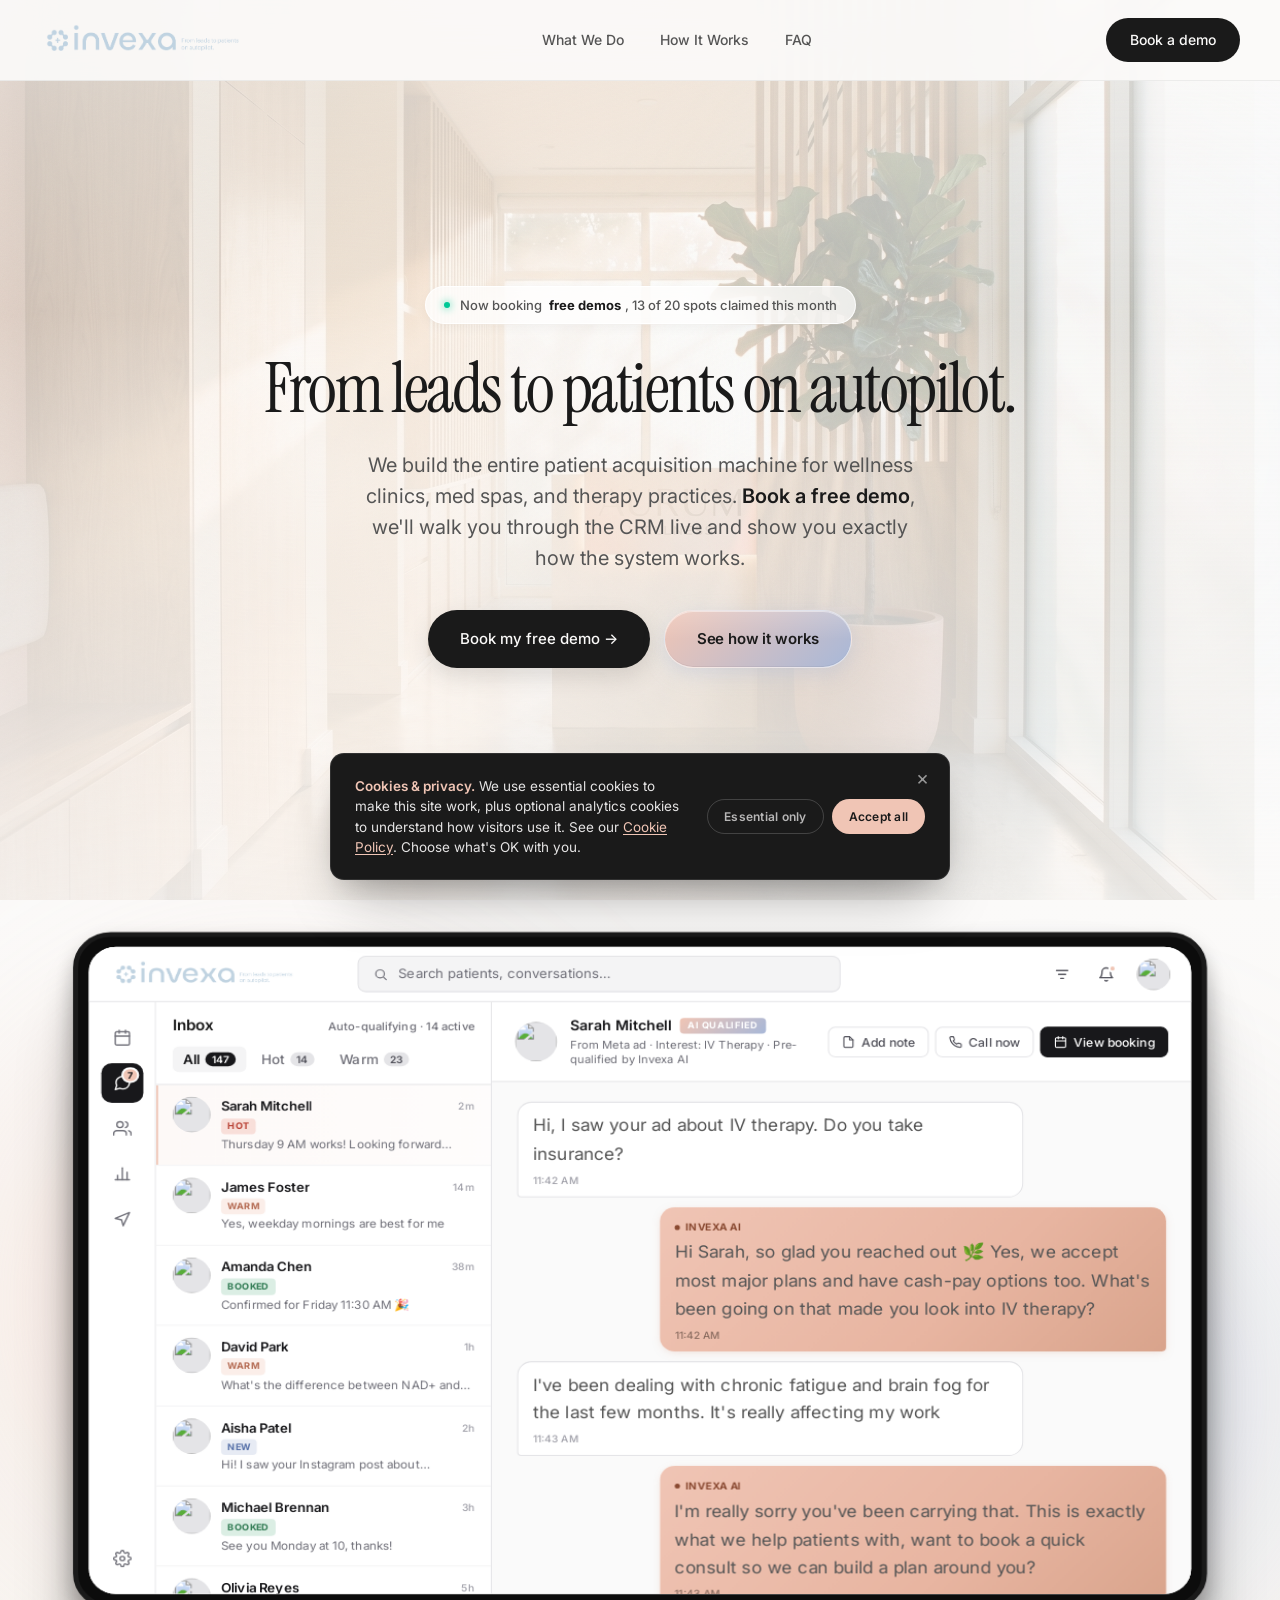
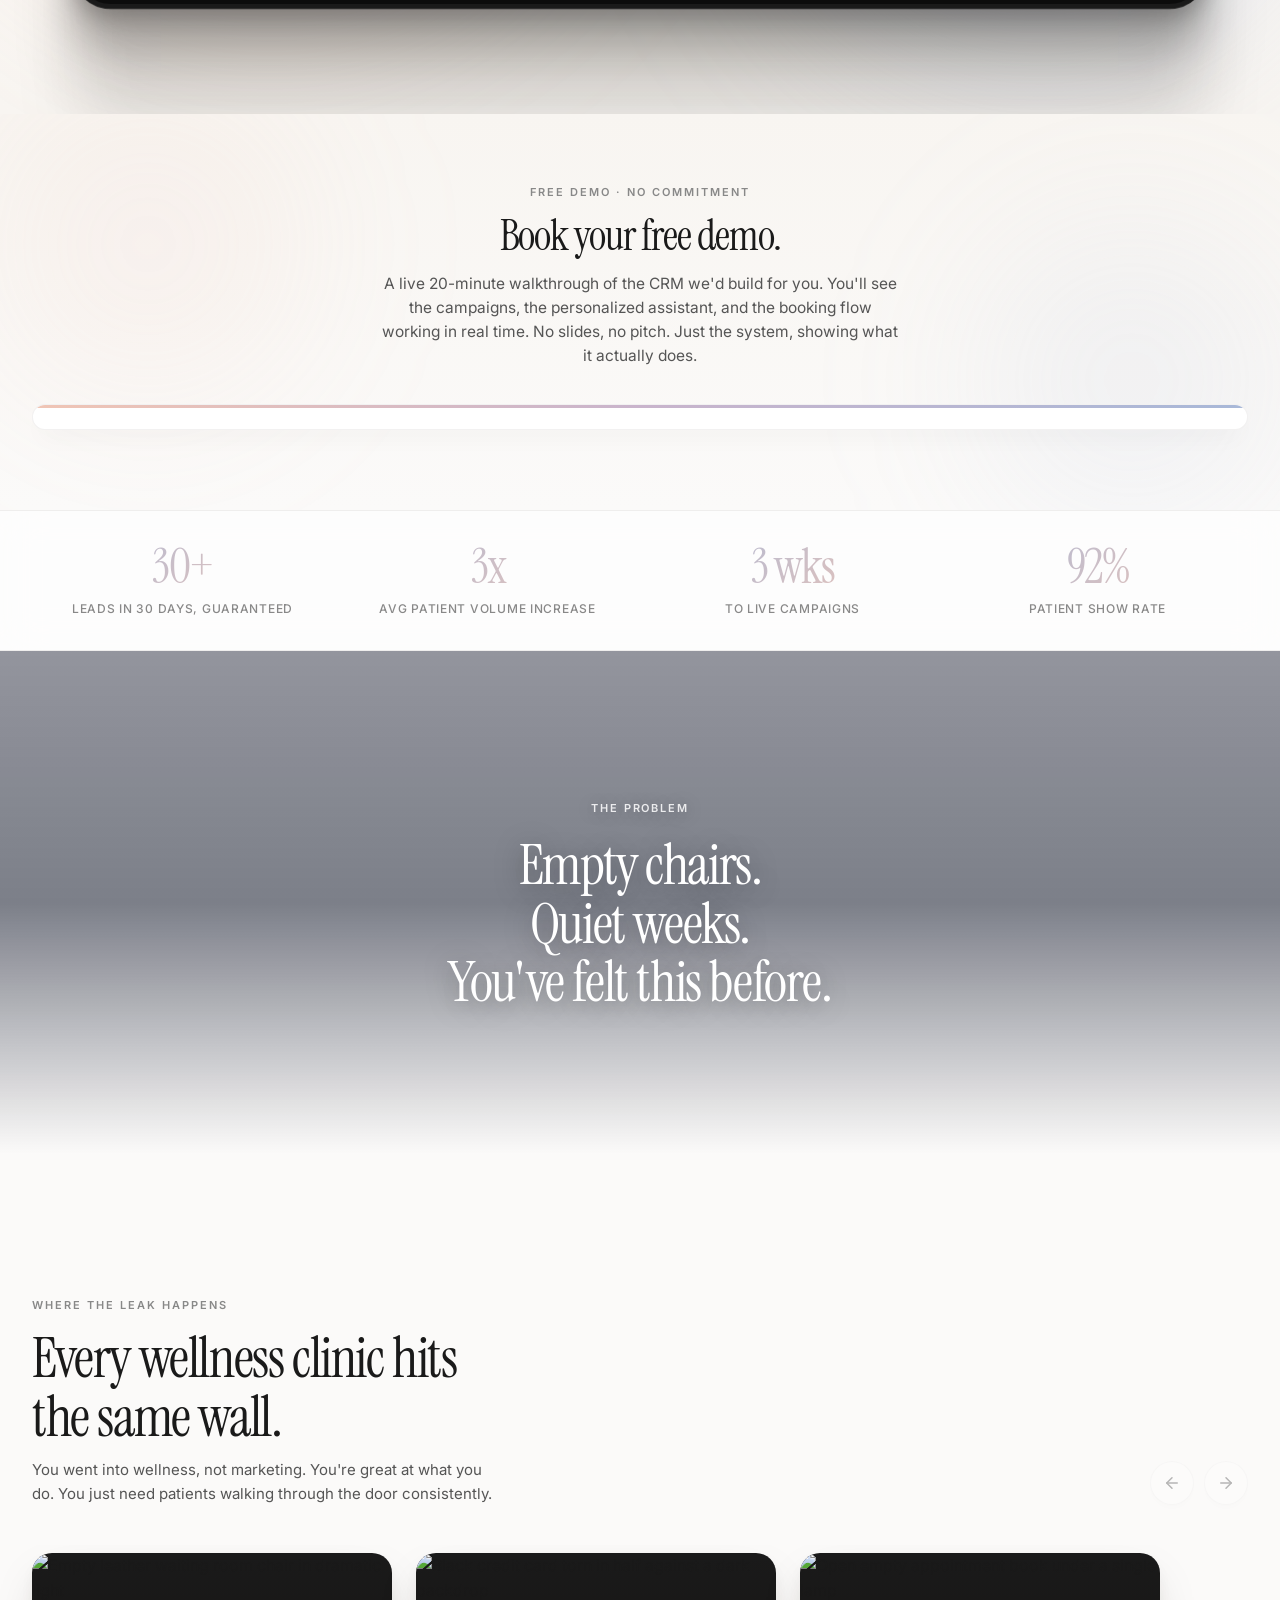
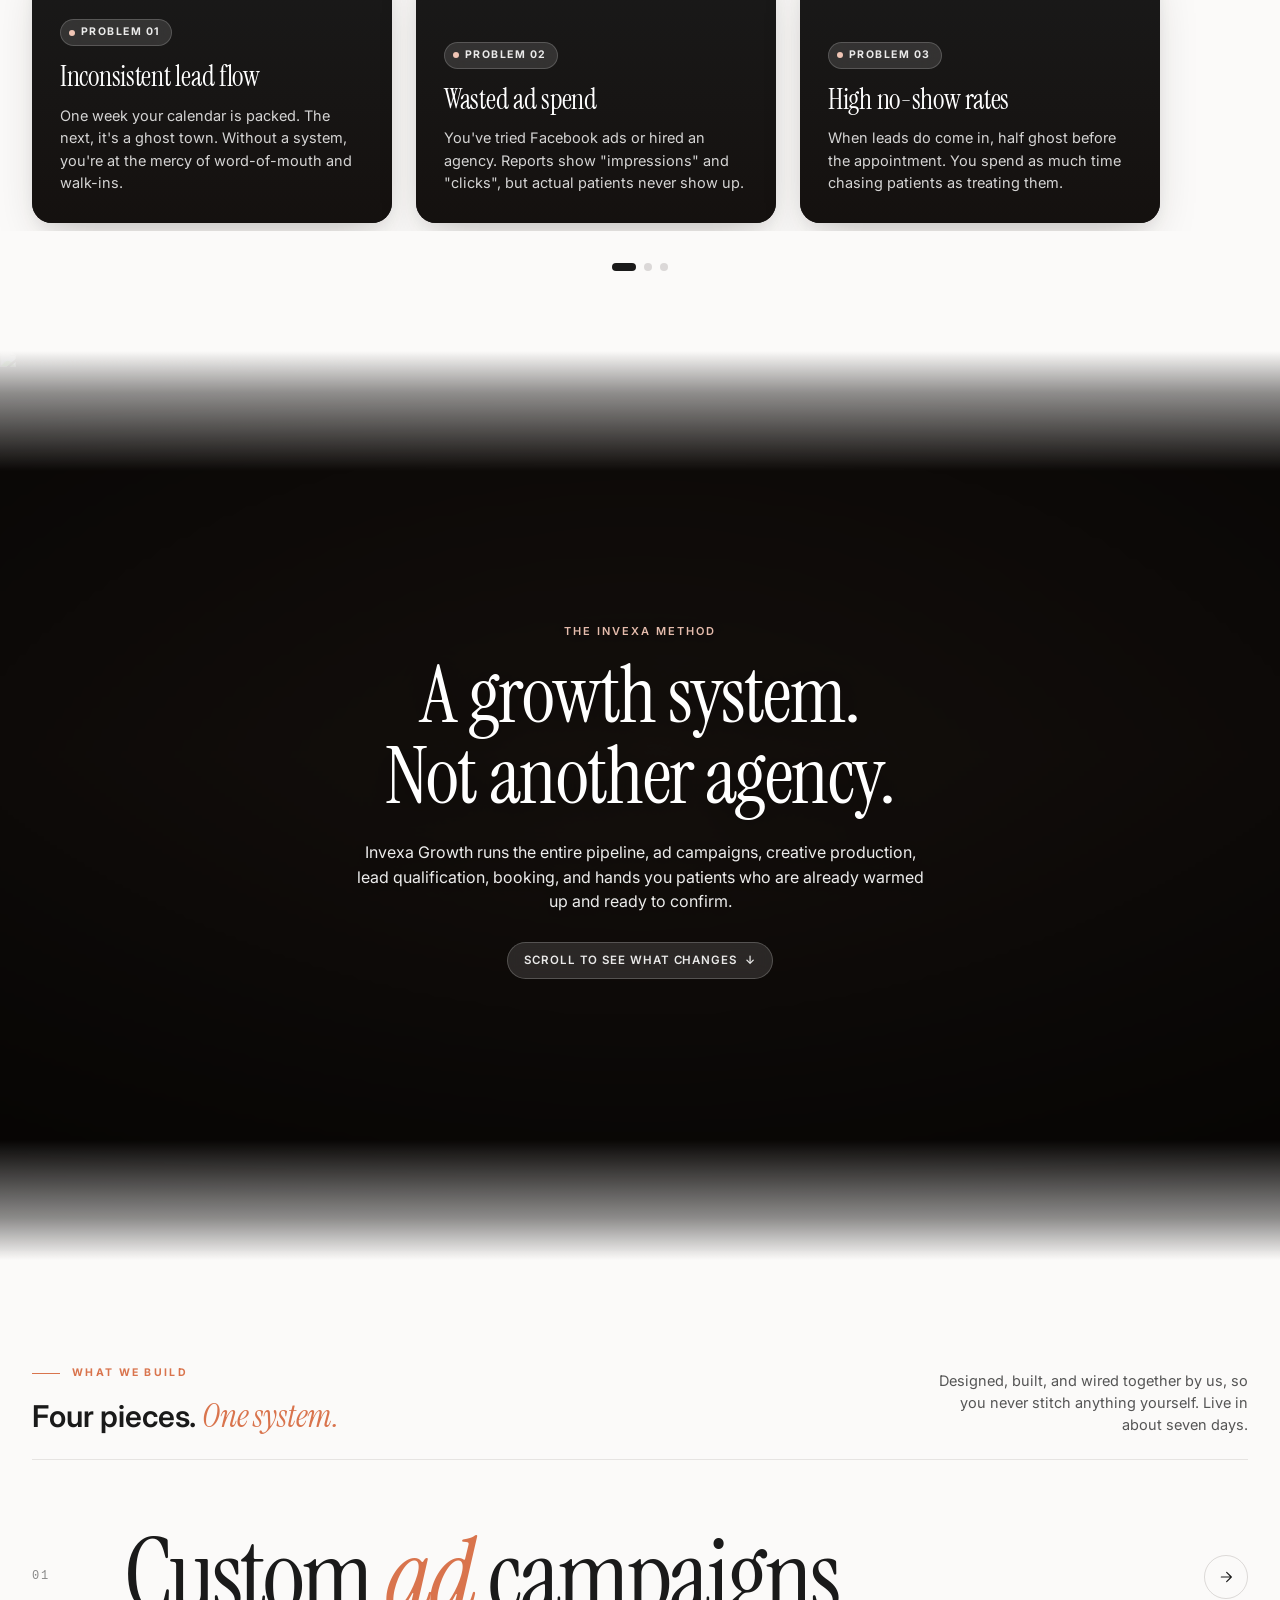
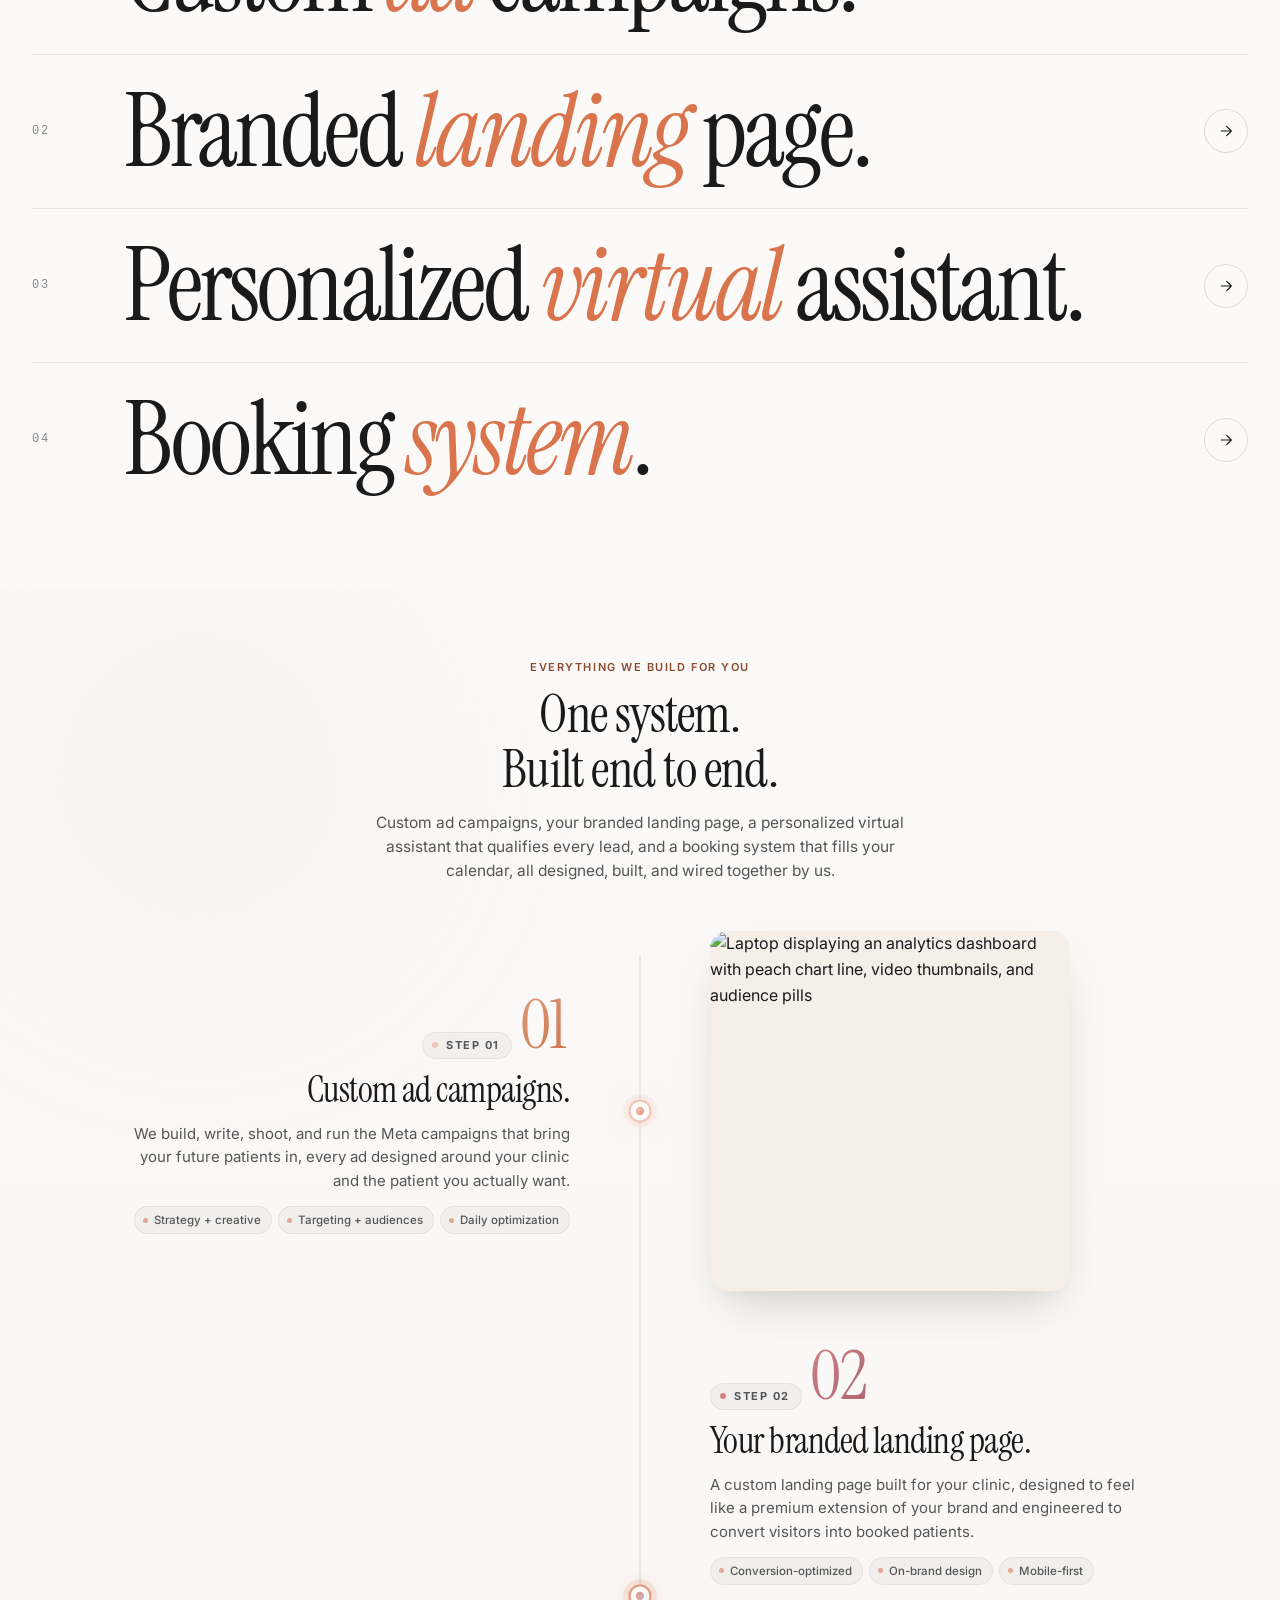
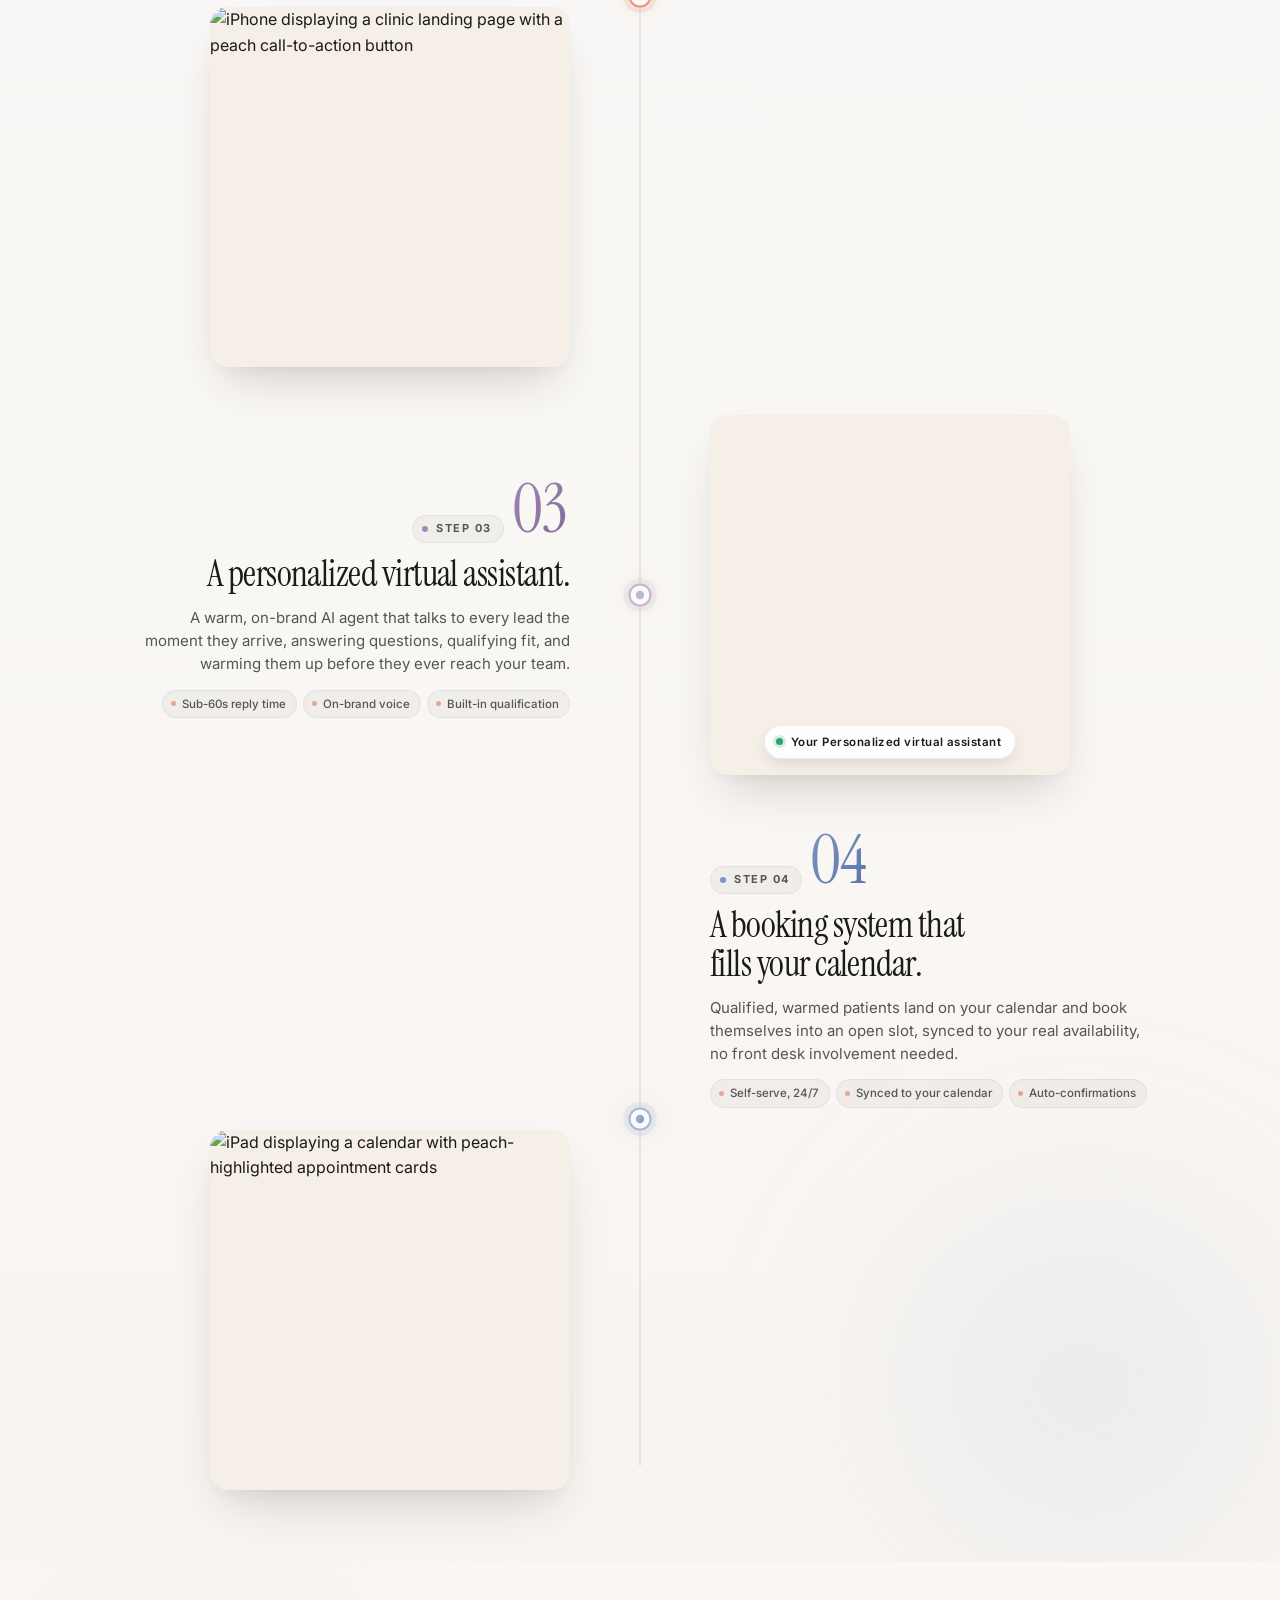
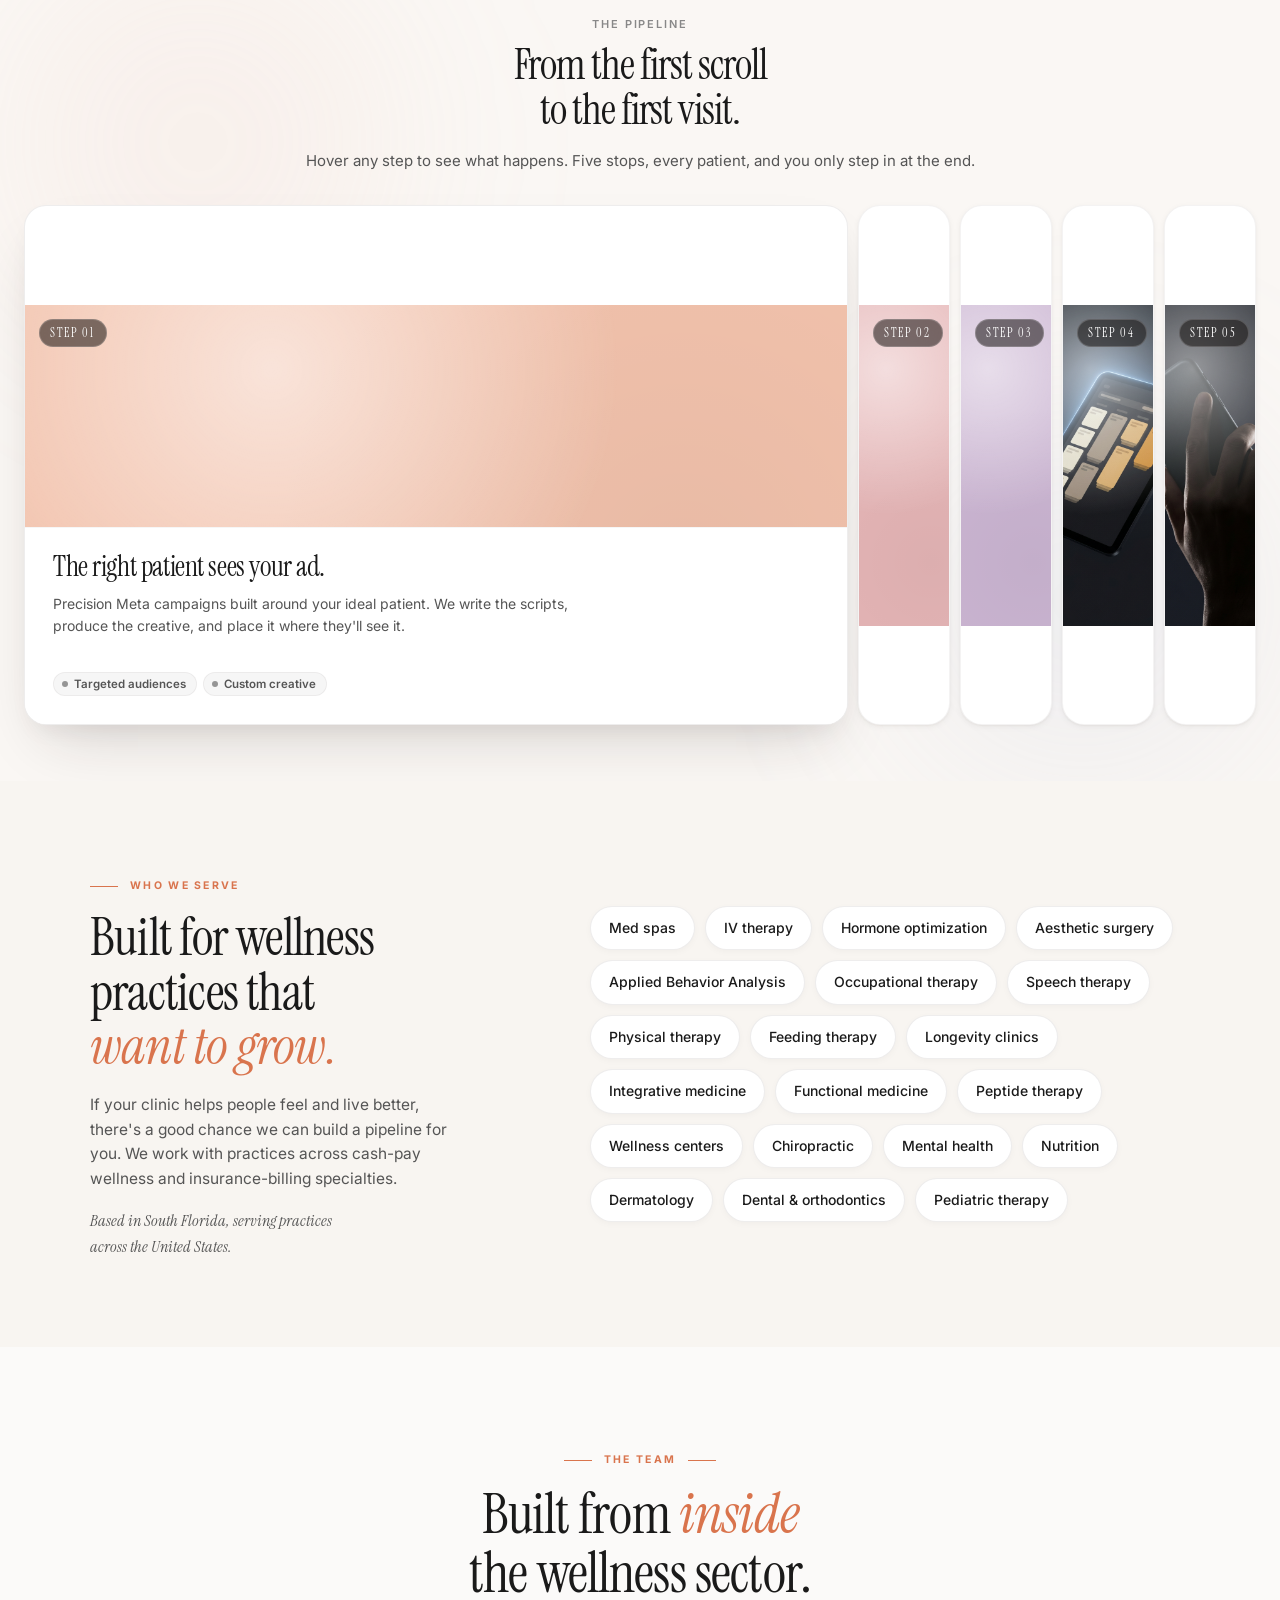
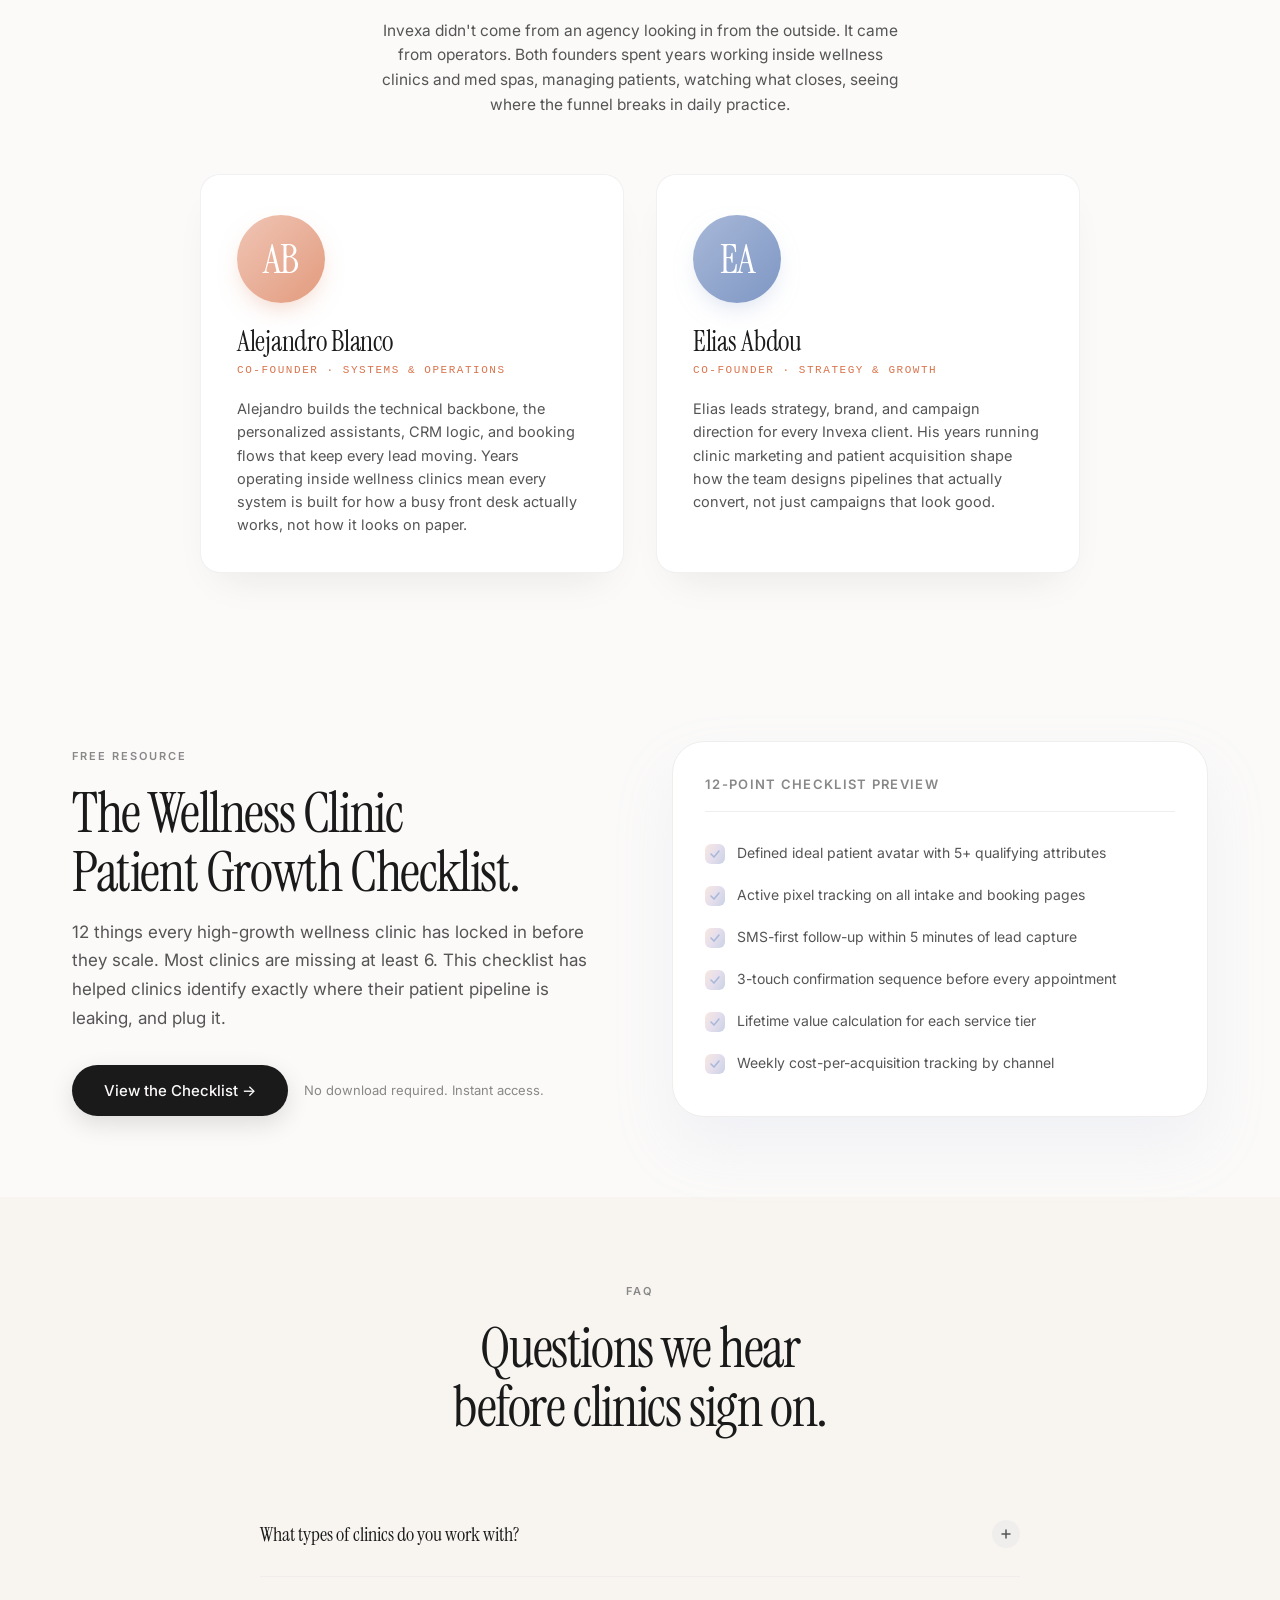
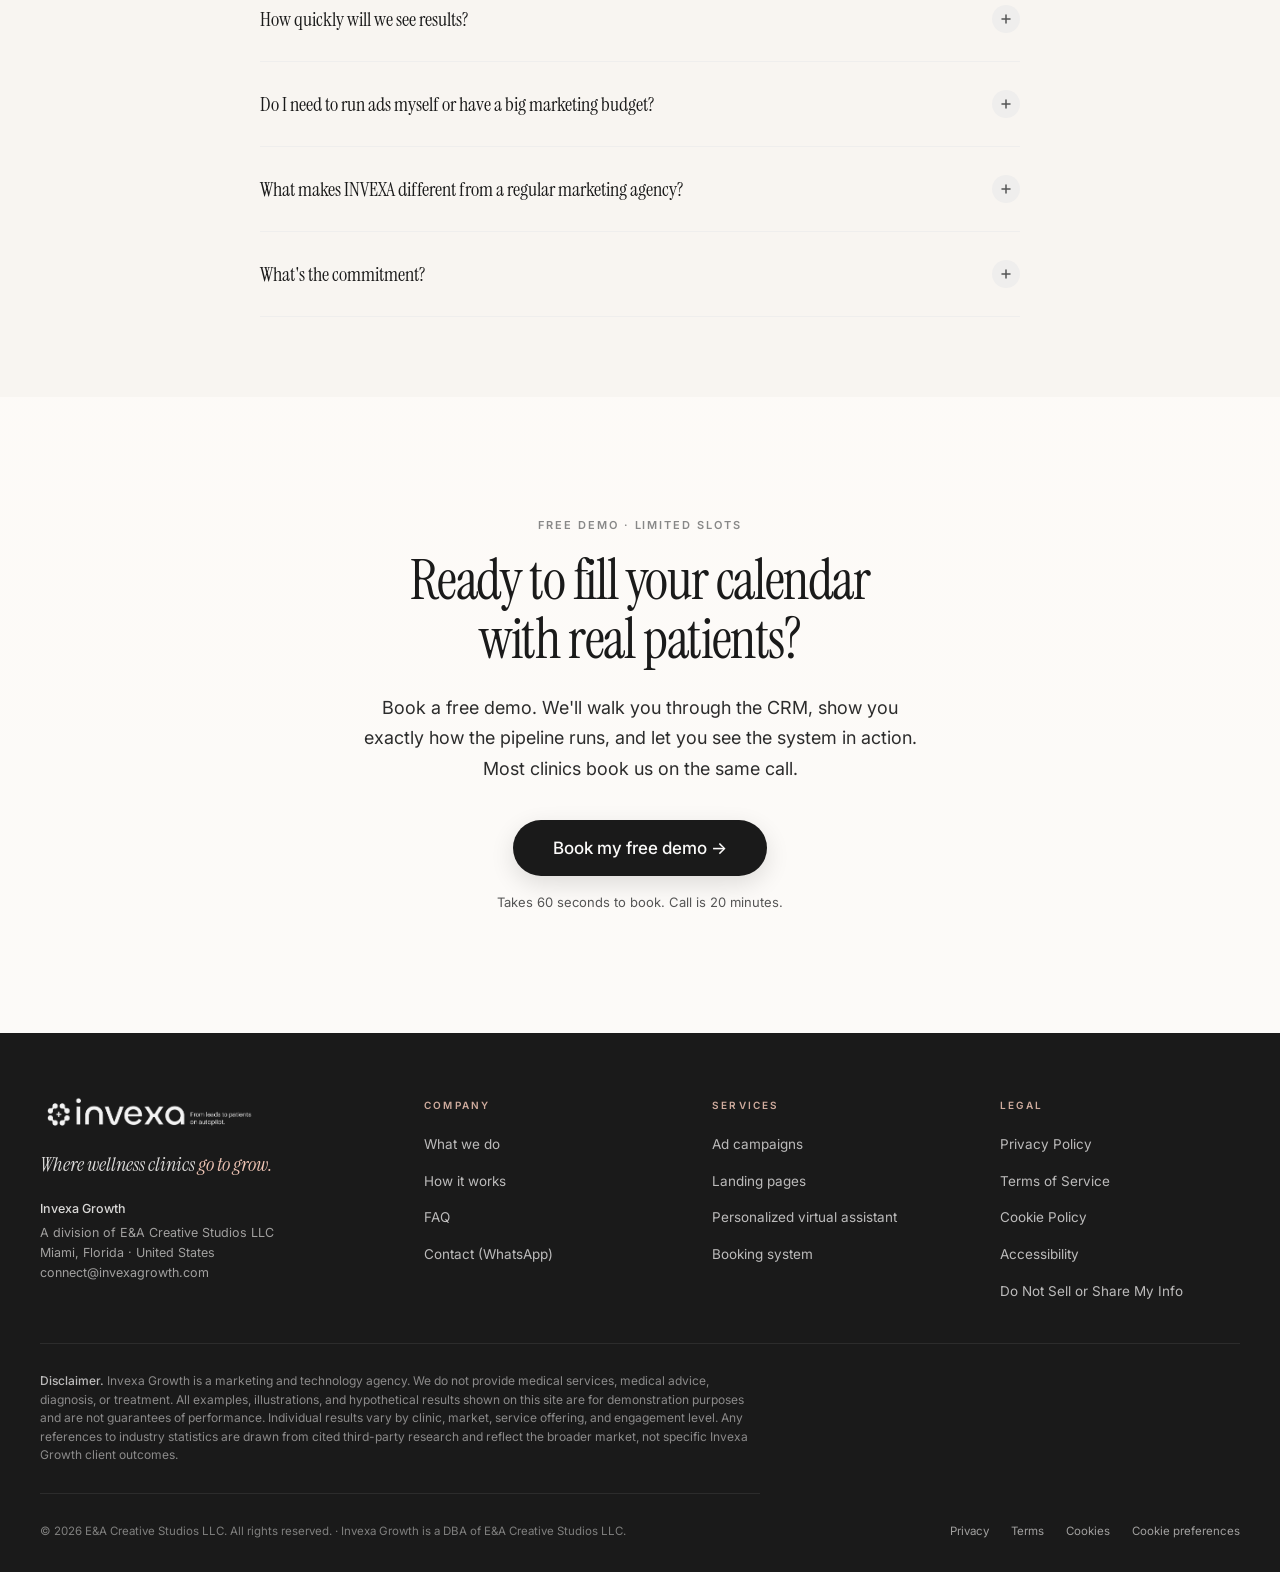
==== commit 4a2456f6: "Batch polish: demo pivot, team roles, cookie UX, em-dash sweep - Free Audit -> Free Demo across nav," ====
--- a/index.html
+++ b/index.html
@@ -8,26 +8,26 @@
 
   <meta charset="UTF-8" />
   <meta name="viewport" content="width=device-width, initial-scale=1.0" />
-  <title>INVEXA Growth — From leads to patients, on autopilot.</title>
-  <meta name="description" content="The full-stack patient acquisition system for wellness clinics and med spas — from first ad impression to confirmed appointment to long-term loyalty." />
+  <title>INVEXA Growth · From leads to patients, on autopilot.</title>
+  <meta name="description" content="The full-stack patient acquisition system for wellness clinics and med spas, from first ad impression to confirmed appointment to long-term loyalty." />
 
   <!-- Open Graph / Social link preview (WhatsApp, iMessage, Slack, Facebook, LinkedIn) -->
   <meta property="og:type" content="website" />
   <meta property="og:site_name" content="INVEXA Growth" />
   <meta property="og:url" content="https://invexagrowth.com/" />
-  <meta property="og:title" content="INVEXA Growth — From leads to patients, on autopilot" />
-  <meta property="og:description" content="The full-stack patient acquisition system for wellness clinics and med spas. Get a free audit and we'll show you exactly where your patient pipeline is leaking." />
+  <meta property="og:title" content="INVEXA Growth · From leads to patients, on autopilot" />
+  <meta property="og:description" content="The full-stack patient acquisition system for wellness clinics, med spas, and therapy practices. Book a free demo, we'll walk you through the CRM live and show you exactly how the system works." />
   <meta property="og:image" content="https://invexagrowth.com/og-isotype.png" />
   <meta property="og:image:secure_url" content="https://invexagrowth.com/og-isotype.png" />
   <meta property="og:image:type" content="image/png" />
   <meta property="og:image:width" content="2250" />
   <meta property="og:image:height" content="2250" />
-  <meta property="og:image:alt" content="INVEXA Growth — From leads to patients, on autopilot" />
+  <meta property="og:image:alt" content="INVEXA Growth · From leads to patients, on autopilot" />
 
   <!-- Twitter / X card -->
   <meta name="twitter:card" content="summary_large_image" />
   <meta name="twitter:url" content="https://invexagrowth.com/" />
-  <meta name="twitter:title" content="INVEXA Growth — From leads to patients, on autopilot" />
+  <meta name="twitter:title" content="INVEXA Growth · From leads to patients, on autopilot" />
   <meta name="twitter:description" content="The full-stack patient acquisition system for wellness clinics and med spas." />
   <meta name="twitter:image" content="https://invexagrowth.com/og-isotype.png" />
 
@@ -40,10 +40,12 @@
     *, *::before, *::after { box-sizing: border-box; margin: 0; padding: 0; }
     html {
       scroll-behavior: smooth;
+      scroll-padding-top: 88px;
       font-size: 16px;
       overflow-x: hidden;
       width: 100%;
     }
+    #campaigns, #landing, #assistant, #booking { scroll-margin-top: 96px; }
     body {
       font-family: 'Inter', -apple-system, BlinkMacSystemFont, sans-serif;
       background: #FBFAF9;
@@ -58,7 +60,7 @@
     img { max-width: 100%; display: block; }
     button { font-family: inherit; }
 
-    /* TOKENS — INVEXA pastel palette */
+    /* TOKENS, INVEXA pastel palette */
     :root {
       --soft-blue:    #B8C5E2;
       --soft-blue-2:  #A8B8D8;
@@ -154,7 +156,7 @@
     }
     .section { padding: 80px 0; position: relative; }
 
-    /* NAV — scope to direct child of body so footer's <nav class="footer-links"> isn't pinned to top */
+    /* NAV, scope to direct child of body so footer's <nav class="footer-links"> isn't pinned to top */
     body > nav {
       position: fixed;
       top: 0; left: 0; right: 0;
@@ -222,7 +224,7 @@
       transform: translateY(-2px);
       box-shadow: 0 12px 32px rgba(0,0,0,0.18);
     }
-    /* Brand-gradient secondary button — uses the same peach-2 → soft-blue-2 gradient
+    /* Brand-gradient secondary button, uses the same peach-2 → soft-blue-2 gradient
        as the July chart accent bar. Subtle inner ring + soft shadow give it that
        "cool" variant feel without competing with the dark primary CTA. */
     .btn-secondary {
@@ -267,10 +269,10 @@
       transform: translateY(0);
     }
 
-    /* HERO — split layout */
+    /* HERO, split layout */
     .hero {
       min-height: 100vh;       /* fallback for older browsers */
-      min-height: 100dvh;      /* dynamic viewport — fits visible area on iOS even with URL bar showing */
+      min-height: 100dvh;      /* dynamic viewport, fits visible area on iOS even with URL bar showing */
       padding: 110px 32px 56px;
       display: flex;
       align-items: center;
@@ -279,7 +281,7 @@
     }
     /* On shorter laptops (≤860px tall), keep generous breathing room above
        the form (so it doesn't crowd the fixed nav) but tighten the form
-       internals so the column still fits. Allow slight scroll if needed —
+       internals so the column still fits. Allow slight scroll if needed -
        balanced spacing matters more than zero-scroll on tiny viewports. */
     @media (max-height: 860px) and (min-width: 769px) {
       .hero { min-height: auto; padding: 110px 32px 56px; }
@@ -290,7 +292,7 @@
       /* Tighter top/bottom on mobile so hero content fits without overflowing the visible viewport */
       .hero { padding: 96px 20px 48px; }
     }
-    /* Cinematic photo backdrop — premium wellness clinic interior (deepest layer) */
+    /* Cinematic photo backdrop, premium wellness clinic interior (deepest layer) */
     .hero-photo {
       position: absolute; inset: 0;
       background-image: url('generated/hero-bg.jpeg');
@@ -299,7 +301,7 @@
       z-index: 0;
       opacity: 0.55;
     }
-    /* Shader canvas — sits ON TOP of the photo with screen blend so the ring/prism reads */
+    /* Shader canvas, sits ON TOP of the photo with screen blend so the ring/prism reads */
     .hero-shader {
       position: absolute;
       inset: 0;
@@ -310,7 +312,7 @@
       opacity: 0.95;
       mix-blend-mode: screen;
     }
-    /* Cream wash overlay — keeps copy crisp over the photo + shader */
+    /* Cream wash overlay, keeps copy crisp over the photo + shader */
     .hero-bg {
       position: absolute; inset: 0;
       background:
@@ -495,7 +497,7 @@
       filter: blur(70px);
       pointer-events: none;
     }
-    .audit-section .container { position: relative; z-index: 1; }
+    .audit-section .container { position: relative; z-index: 1; max-width: 1320px; }
     .audit-header {
       max-width: 680px;
       margin: 0 auto 36px;
@@ -509,10 +511,10 @@
       margin: 0 auto;
       line-height: 1.55;
     }
-    /* Card wrapper that frames the HoneyBook widget — wider to feel less vertical */
+    /* Card wrapper that frames the HoneyBook widget, wider to prevent "Next session in" cutoff */
     .audit-widget-card {
       position: relative;
-      max-width: 1100px;
+      max-width: 1240px;
       margin: 0 auto;
       background: #fff;
       border-radius: 24px;
@@ -520,7 +522,7 @@
       box-shadow:
         0 30px 60px -20px rgba(40, 30, 25, 0.15),
         0 12px 24px -8px rgba(40, 30, 25, 0.06);
-      padding: 8px;
+      padding: 12px;
       overflow: hidden;
     }
     .audit-widget-card::before {
@@ -591,7 +593,7 @@
       transition: all var(--transition);
     }
 
-    /* CUSTOM DROPDOWN — replaces native <select> so popup is fully controllable */
+    /* CUSTOM DROPDOWN, replaces native <select> so popup is fully controllable */
     .custom-select { position: relative; }
     .custom-select-trigger {
       width: 100%;
@@ -757,7 +759,7 @@
       display: none;
     }
 
-    /* PROBLEM — parallax photo band before cards */
+    /* PROBLEM, parallax photo band before cards */
     .problem-band {
       position: relative;
       height: 56vh;
@@ -799,7 +801,7 @@
     }
     .problem { background: var(--cream); position: relative; z-index: 2; }
     .problem h2 { margin-bottom: 16px; }
-    /* PROBLEM CAROUSEL — Gallery4-style horizontal scroll */
+    /* PROBLEM CAROUSEL, Gallery4-style horizontal scroll */
     .problem-carousel {
       position: relative;
       margin-top: 56px;
@@ -894,7 +896,7 @@
       .problem-track { gap: 14px; padding: 8px 24px; }
       .problem-carousel-head { padding: 0 24px; flex-direction: column; align-items: flex-start; margin-bottom: 28px; }
       .problem-carousel-nav { align-self: flex-end; }
-      /* Slide content — tighter type, ensures chip + title + desc all fit */
+      /* Slide content, tighter type, ensures chip + title + desc all fit */
       .problem-slide-content { padding: 24px 22px; }
       .problem-slide-tag { margin-bottom: 12px; font-size: 10px; letter-spacing: 0.12em; padding: 3px 8px 3px 6px; }
       .problem-slide h3 { font-size: 22px; margin-bottom: 8px; line-height: 1.1; }
@@ -985,7 +987,7 @@
     }
 
     /* ============================================================
-       SOLUTION — Full-bleed sticky crossfade: empty clinic → full clinic
+       SOLUTION, Full-bleed sticky crossfade: empty clinic → full clinic
        One image fills the viewport. Scroll fades empty → full.
        Section stays glued until the crossfade completes, then releases.
        ============================================================ */
@@ -997,12 +999,30 @@
       /* match the image's dominant tone so any peek-through blends */
       background: #1a1410;
     }
+    /* Gradient fades at the top and bottom of the charcoal section so the transition into cream sections is soft, not a hard cut */
+    .solution-scroll::before,
+    .solution-scroll::after {
+      content: '';
+      position: absolute;
+      left: 0; right: 0;
+      height: 120px;
+      z-index: 3;
+      pointer-events: none;
+    }
+    .solution-scroll::before {
+      top: 0;
+      background: linear-gradient(to bottom, #FBFAF9 0%, rgba(251,250,249,0.55) 35%, rgba(26,20,16,0) 100%);
+    }
+    .solution-scroll::after {
+      bottom: 0;
+      background: linear-gradient(to top, #FBFAF9 0%, rgba(251,250,249,0.55) 35%, rgba(26,20,16,0) 100%);
+    }
     /* Block browser-native pan/scroll on this section while the JS lock is engaged */
     .solution-scroll[data-locked="true"] {
       touch-action: none;
       overscroll-behavior: contain;
     }
-    /* Wrap is barely taller than sticky — minimal post-lock runway so no gray strip */
+    /* Wrap is barely taller than sticky, minimal post-lock runway so no gray strip */
     .scroll-expand-wrap {
       position: relative;
       height: 101vh;
@@ -1046,7 +1066,7 @@
       z-index: 1;
       pointer-events: none;
     }
-    /* Centered overlay — title + copy + hint */
+    /* Centered overlay, title + copy + hint */
     .scroll-expand-overlay {
       position: absolute;
       inset: 0;
@@ -1119,7 +1139,7 @@
       .scroll-expand-img-full { opacity: 1; }
     }
 
-    /* SOLUTION (legacy) — 2-column with tilted system-dashboard card */
+    /* SOLUTION (legacy), 2-column with tilted system-dashboard card */
     .solution {
       background: linear-gradient(180deg, var(--warm-white) 0%, var(--cream) 100%);
       position: relative;
@@ -1288,7 +1308,7 @@
       color: rgba(255,255,255,0.4);
       margin-top: 3px;
     }
-    /* Solution visual card — full-booked calendar shot */
+    /* Solution visual card, full-booked calendar shot */
     .solution-visual-card {
       position: relative;
       width: 100%;
@@ -1338,7 +1358,7 @@
       .solution-visual-card { max-width: 360px; }
     }
 
-    /* Timeline Spline bot — replaces the deliv-3-ai image */
+    /* Timeline Spline bot, replaces the deliv-3-ai image */
     .timeline-image-bot {
       background:
         radial-gradient(circle at 30% 25%, rgba(240, 197, 181, 0.35) 0%, transparent 55%),
@@ -1359,7 +1379,7 @@
     }
     .timeline-image-bot spline-viewer::part(logo) { display: none !important; }
     .timeline-bot-watermark-cover { display: none; }
-    /* Caption — sits BELOW the bot frame as a clean label, no overlay */
+    /* Caption, sits BELOW the bot frame as a clean label, no overlay */
     .timeline-bot-caption {
       position: absolute;
       bottom: 16px;
@@ -1497,7 +1517,7 @@
       box-shadow: 0 40px 80px rgba(40, 30, 25, 0.18);
     }
     /* ============================================================
-       HERO SHOWCASE — 3D scroll-tilt iPad frame holding CRM chat UI
+       HERO SHOWCASE, 3D scroll-tilt iPad frame holding CRM chat UI
        ============================================================ */
     .hero-showcase {
       position: relative;
@@ -1693,7 +1713,7 @@
     }
 
     /* ============================================================
-       CRM CHAT UI — embedded inside the iPad screen
+       CRM CHAT UI, embedded inside the iPad screen
        ============================================================ */
     .crm-app {
       position: absolute;
@@ -2256,7 +2276,7 @@
     }
 
     /* ============================================================
-       PIPELINE OVERVIEW — premium compact timeline on cream
+       PIPELINE OVERVIEW, premium compact timeline on cream
        Light cream background, dark text, tight rows, clean numerals
        ============================================================ */
     .pipeline-overview {
@@ -2346,7 +2366,7 @@
       .timeline-spine { left: 24px; transform: none; }
     }
 
-    /* === One row per step — compact === */
+    /* === One row per step, compact === */
     .timeline-step {
       position: relative;
       display: grid;
@@ -2367,7 +2387,7 @@
       }
     }
 
-    /* Marker column — dot on the spine */
+    /* Marker column, dot on the spine */
     .timeline-marker {
       grid-column: 2;
       display: flex;
@@ -2441,7 +2461,7 @@
       .timeline-step .timeline-content { grid-row: 1; }
     }
 
-    /* Step number — cleaner, no italic clipping, sane line-height */
+    /* Step number, cleaner, no italic clipping, sane line-height */
     .timeline-num {
       font-family: 'Instrument Serif', serif;
       font-size: clamp(44px, 6vw, 68px);
@@ -2580,7 +2600,7 @@
     }
 
     /* ============================================================
-       PIPELINE — CleanMyMac-style hover-expand strip
+       PIPELINE, CleanMyMac-style hover-expand strip
        Soft pastel gradient header + white card body + refined detail
        ============================================================ */
     .expand-section {
@@ -2669,7 +2689,7 @@
         0 8px 24px rgba(40, 30, 25, 0.08);
     }
 
-    /* HEADER — pastel gradient, holds the illustration */
+    /* HEADER, pastel gradient, holds the illustration */
     .expand-panel-header {
       position: relative;
       height: 62%;
@@ -2694,7 +2714,7 @@
     .expand-panel[data-i="4"] .expand-panel-header { background: url('generated/panel-5-confirm.png') center/cover #9CB1D6; }
     /* Hide the SVG illustration since the image IS the visual now */
     .expand-panel-illu { display: none; }
-    /* Step number — glass chip, top-left, always readable */
+    /* Step number, glass chip, top-left, always readable */
     .expand-panel-num {
       position: absolute;
       top: 14px;
@@ -2718,7 +2738,7 @@
     .expand-panel-pip { display: none; }
     .expand-panel-label { display: none; }
 
-    /* Illustration container — refined 2-color line art */
+    /* Illustration container, refined 2-color line art */
     .expand-panel-illu {
       position: relative;
       width: 50%;
@@ -2735,7 +2755,7 @@
       transform: translateY(0) scale(1);
     }
 
-    /* BODY — white card content */
+    /* BODY, white card content */
     .expand-panel-body {
       position: absolute;
       bottom: 0;
@@ -2814,7 +2834,7 @@
       .expand-panel-label { display: none; }
       .expand-panel-header { height: 220px; }
       .expand-panel-illu { opacity: 1; transform: none; width: 36%; max-width: 160px; }
-      /* Body flows naturally below header — no cut-off chips */
+      /* Body flows naturally below header, no cut-off chips */
       .expand-panel-body {
         position: relative;
         inset: auto;
@@ -2830,7 +2850,7 @@
     }
 
     /* ============================================================
-       PIPELINE — sticky stacking cards (LEGACY — superseded by expand-strip)
+       PIPELINE, sticky stacking cards (LEGACY, superseded by expand-strip)
        ============================================================ */
     .stack-section {
       background: linear-gradient(180deg, var(--cream) 0%, var(--warm-white) 100%);
@@ -2970,7 +2990,7 @@
       z-index: 1;
     }
 
-    /* Per-card branded palette — peach → soft-blue progression */
+    /* Per-card branded palette, peach → soft-blue progression */
     .stack-card[data-i="0"] .stack-card-inner   { background: linear-gradient(135deg, #FFF6F0 0%, #FBE8DC 100%); }
     .stack-card[data-i="0"] .stack-card-visual  { background: linear-gradient(135deg, #F0C5B5 0%, #E29B7E 100%); }
 
@@ -3004,7 +3024,7 @@
     }
 
     /* ============================================================
-       PIPELINE FLOW — horizontal SVG line with milestone stops (LEGACY)
+       PIPELINE FLOW, horizontal SVG line with milestone stops (LEGACY)
        ============================================================ */
     .flow {
       background: linear-gradient(180deg, var(--cream) 0%, var(--warm-white) 100%);
@@ -3054,7 +3074,7 @@
     }
     .flow-line.in-view .flow-line-path { stroke-dashoffset: 0; }
 
-    /* Stops grid — 5 columns across with content above + below the line */
+    /* Stops grid, 5 columns across with content above + below the line */
     .flow-stops {
       display: grid;
       grid-template-columns: repeat(5, 1fr);
@@ -3484,16 +3504,22 @@
       .mega-services-head { grid-template-columns: 1fr; align-items: start; gap: 20px; margin-bottom: 28px; }
     }
     .mega-services-head h2 {
-      font-family: 'Instrument Serif', serif;
-      font-size: clamp(36px, 5vw, 60px);
-      line-height: 1.02;
-      letter-spacing: -0.015em;
+      font-family: 'Inter', -apple-system, sans-serif;
+      font-size: clamp(22px, 2.4vw, 30px);
+      line-height: 1.2;
+      letter-spacing: -0.005em;
       color: var(--charcoal);
-      font-weight: 400;
+      font-weight: 600;
       margin: 0;
       max-width: 22ch;
     }
-    .mega-services-head h2 em { color: #D9744D; font-style: italic; }
+    .mega-services-head h2 em {
+      font-family: 'Instrument Serif', serif;
+      color: #D9744D;
+      font-style: italic;
+      font-weight: 400;
+      font-size: 1.1em;
+    }
     .mega-services-head .kicker {
       font-size: 10.5px;
       font-weight: 700;
@@ -3525,17 +3551,22 @@
       margin: 0;
     }
     .mega-item {
+      border-bottom: 1px solid rgba(40, 30, 25, 0.10);
+      list-style: none;
+    }
+    .mega-item:last-child { border-bottom: none; }
+    .mega-item-link {
       display: grid;
       grid-template-columns: 60px 1fr auto;
       gap: 32px;
       align-items: center;
       padding: 28px 0;
-      border-bottom: 1px solid rgba(40, 30, 25, 0.10);
-      transition: padding-left 0.5s cubic-bezier(0.22, 1, 0.36, 1), color 0.5s ease;
-    }
-    .mega-item:last-child { border-bottom: none; }
+      text-decoration: none;
+      color: inherit;
+      transition: padding-left 0.5s cubic-bezier(0.22, 1, 0.36, 1);
+    }
     @media (max-width: 768px) {
-      .mega-item { grid-template-columns: 40px 1fr; padding: 20px 0; gap: 18px; }
+      .mega-item-link { grid-template-columns: 40px 1fr; padding: 20px 0; gap: 18px; }
       .mega-item-arrow { display: none; }
     }
     .mega-item-num {
@@ -3554,17 +3585,15 @@
       letter-spacing: -0.03em;
       color: var(--charcoal);
       transition: color 0.4s ease, letter-spacing 0.4s ease;
-      cursor: default;
     }
     .mega-item-title em {
       font-style: italic;
       color: #D9744D;
     }
-    .mega-item:hover .mega-item-title {
-      color: #D9744D;
-    }
-    .mega-item:hover { padding-left: 24px; }
-    @media (max-width: 768px) { .mega-item:hover { padding-left: 0; } }
+    .mega-item-link:hover .mega-item-title { color: #D9744D; }
+    .mega-item-link:hover { padding-left: 24px; }
+    .mega-item-link:focus-visible { outline: 2px solid #D9744D; outline-offset: 6px; border-radius: 4px; }
+    @media (max-width: 768px) { .mega-item-link:hover { padding-left: 0; } }
     .mega-item-arrow {
       width: 44px; height: 44px;
       border-radius: 50%;
@@ -3575,7 +3604,7 @@
       color: var(--charcoal);
       transition: background 0.3s ease, color 0.3s ease, transform 0.4s cubic-bezier(0.22, 1, 0.36, 1);
     }
-    .mega-item:hover .mega-item-arrow {
+    .mega-item-link:hover .mega-item-arrow {
       background: #D9744D;
       color: #fff;
       border-color: #D9744D;
@@ -3583,7 +3612,7 @@
     }
     .mega-item-arrow svg { width: 16px; height: 16px; }
 
-    /* ==================== INDUSTRIES — real names, no fake logos ==================== */
+    /* ==================== INDUSTRIES, real names, no fake logos ==================== */
     .industries-served {
       background: var(--warm-white);
       padding: 88px 32px 88px;
@@ -3660,7 +3689,7 @@
       font-weight: 600;
     }
 
-    /* ==================== TEAM — monogram avatars, real names ==================== */
+    /* ==================== TEAM, monogram avatars, real names ==================== */
     .team-section {
       background: var(--cream);
       padding: 96px 32px 88px;
@@ -3763,7 +3792,7 @@
       margin: 0;
     }
 
-    /* ==================== FOOTER — full compliance ==================== */
+    /* ==================== FOOTER, full compliance ==================== */
     .footer {
       padding: 64px 32px 32px;
       background: var(--charcoal);
@@ -3924,6 +3953,45 @@
       color: var(--charcoal);
     }
     .cookie-btn-accept:hover { background: #E29B7E; color: #fff; }
+    .cookie-banner-close {
+      position: absolute;
+      top: 8px; right: 10px;
+      background: transparent;
+      border: none;
+      color: rgba(255,255,255,0.55);
+      font-size: 20px;
+      line-height: 1;
+      cursor: pointer;
+      padding: 6px 10px;
+      border-radius: 6px;
+      transition: color 0.15s ease, background 0.15s ease;
+      font-family: inherit;
+    }
+    .cookie-banner-close:hover { color: #fff; background: rgba(255,255,255,0.08); }
+
+    /* Confirmation toast for cookie/privacy actions */
+    .cookie-toast {
+      position: fixed;
+      left: 50%;
+      bottom: 32px;
+      transform: translate(-50%, 20px);
+      background: var(--charcoal);
+      color: #fff;
+      padding: 14px 22px;
+      border-radius: 999px;
+      font-family: 'Inter', -apple-system, sans-serif;
+      font-size: 13.5px;
+      font-weight: 500;
+      letter-spacing: 0.01em;
+      box-shadow: 0 20px 40px -14px rgba(0,0,0,0.35);
+      opacity: 0;
+      pointer-events: none;
+      z-index: 1100;
+      transition: opacity 0.28s ease, transform 0.28s cubic-bezier(0.22,1,0.36,1);
+      max-width: min(560px, calc(100vw - 40px));
+      text-align: center;
+    }
+    .cookie-toast.show { opacity: 1; transform: translate(-50%, 0); }
     @media (max-width: 560px) {
       .cookie-banner { grid-template-columns: 1fr; text-align: left; }
       .cookie-banner-actions { justify-content: flex-end; }
@@ -4058,7 +4126,7 @@
   <!-- NAV -->
   <nav>
     <div class="nav-inner">
-      <a href="/" class="nav-logo" aria-label="INVEXA — From leads to patients on autopilot">
+      <a href="/" class="nav-logo" aria-label="INVEXA, From leads to patients on autopilot">
         <img class="nav-logo-mark" src="logos/INVEXA%20logo%20sin%20fondo/INVEXA-07.png" alt="INVEXA">
       </a>
       <div class="nav-links">
@@ -4066,7 +4134,7 @@
         <a href="#how">How It Works</a>
         <a href="#faq">FAQ</a>
       </div>
-      <a href="#apply" class="nav-cta" onclick="scrollToForm(); return false;">Free Audit</a>
+      <a href="#apply" class="nav-cta" onclick="scrollToForm(); return false;">Book a demo</a>
     </div>
   </nav>
 
@@ -4082,17 +4150,17 @@
       <div>
         <div class="hero-badge fade-up visible">
           <span class="hero-badge-dot"></span>
-          <span class="hb-desktop">Now booking <strong style="color:var(--charcoal); margin:0 4px;">May audits</strong> — <span id="spots-counter">12</span> of 20 spots claimed</span>
-          <span class="hb-mobile"><strong style="color:var(--charcoal); margin-right:4px;">May audits</strong> · <span id="spots-counter-m">12</span>/20 spots</span>
+          <span class="hb-desktop">Now booking <strong style="color:var(--charcoal); margin:0 4px;">free demos</strong>, <span id="spots-counter">12</span> of 20 spots claimed this month</span>
+          <span class="hb-mobile"><strong style="color:var(--charcoal); margin-right:4px;">Free demos</strong> · <span id="spots-counter-m">12</span>/20 spots</span>
         </div>
         <h1 class="fade-up visible delay-1">
           From leads to patients on autopilot.
         </h1>
         <p class="hero-sub fade-up visible delay-2">
-          We build the entire patient acquisition machine for wellness clinics and med spas. <strong>Get a free audit</strong> and we'll show you exactly where your patient pipeline is leaking.
+          We build the entire patient acquisition machine for wellness clinics, med spas, and therapy practices. <strong>Book a free demo</strong>, we'll walk you through the CRM live and show you exactly how the system works.
         </p>
         <div class="fade-up visible delay-3" style="display:flex; gap:14px; flex-wrap:wrap; justify-content:center;">
-          <a href="#hero-form-card" class="btn-primary" onclick="scrollToForm(); return false;">Get My Free Audit →</a>
+          <a href="#hero-form-card" class="btn-primary" onclick="scrollToForm(); return false;">Book my free demo →</a>
           <a href="#how" class="btn-secondary">See how it works</a>
         </div>
 
@@ -4100,7 +4168,7 @@
     </div>
   </section>
 
-  <!-- HERO SHOWCASE — iPad-framed CRM with AI agent conversation -->
+  <!-- HERO SHOWCASE, iPad-framed CRM with AI agent conversation -->
   <section class="hero-showcase">
     <div class="hero-showcase-glow" aria-hidden="true"></div>
 
@@ -4108,7 +4176,7 @@
     <div class="hero-showcase-stage">
       <div class="scroll-reveal-card" data-scroll-tilt>
       <div class="scroll-reveal-card-inner">
-        <div class="crm-app" aria-label="Invexa CRM — AI agent conversation with a wellness clinic lead">
+        <div class="crm-app" aria-label="Invexa CRM, AI agent conversation with a wellness clinic lead">
           <!-- Top bar -->
           <header class="crm-topbar">
             <div class="crm-logo-wrap">
@@ -4216,7 +4284,7 @@
                   <div class="crm-lead-body">
                     <div class="crm-lead-top"><span class="crm-lead-name">Michael Brennan</span><span class="crm-lead-time">3h</span></div>
                     <div class="crm-lead-meta"><span class="crm-badge crm-badge-converted">Booked</span></div>
-                    <div class="crm-lead-preview">See you Monday at 10 — thanks!</div>
+                    <div class="crm-lead-preview">See you Monday at 10, thanks!</div>
                   </div>
                 </div>
                 <div class="crm-lead-item">
@@ -4230,7 +4298,7 @@
               </div>
             </section>
 
-            <!-- Chat panel — selected lead's AI conversation -->
+            <!-- Chat panel, selected lead's AI conversation -->
             <section class="crm-chat" aria-label="Conversation with Sarah Mitchell">
               <div class="crm-chat-head">
                 <div class="crm-chat-avatar"><img src="https://randomuser.me/api/portraits/women/44.jpg" alt=""></div>
@@ -4261,7 +4329,7 @@
                 </div>
                 <div class="crm-msg crm-msg-out">
                   <div class="crm-msg-agent-label">Invexa AI</div>
-                  <p>Hi Sarah, so glad you reached out 🌿 Yes — we accept most major plans and have cash-pay options too. What's been going on that made you look into IV therapy?</p>
+                  <p>Hi Sarah, so glad you reached out 🌿 Yes, we accept most major plans and have cash-pay options too. What's been going on that made you look into IV therapy?</p>
                   <span class="crm-msg-time">11:42 AM</span>
                 </div>
                 <div class="crm-msg crm-msg-in">
@@ -4270,7 +4338,7 @@
                 </div>
                 <div class="crm-msg crm-msg-out">
                   <div class="crm-msg-agent-label">Invexa AI</div>
-                  <p>I'm really sorry you've been carrying that. This is exactly what we help patients with — want to book a quick consult so we can build a plan around you?</p>
+                  <p>I'm really sorry you've been carrying that. This is exactly what we help patients with, want to book a quick consult so we can build a plan around you?</p>
                   <span class="crm-msg-time">11:43 AM</span>
                 </div>
                 <div class="crm-msg crm-msg-in">
@@ -4279,7 +4347,7 @@
                 </div>
                 <div class="crm-msg crm-msg-out">
                   <div class="crm-msg-agent-label">Invexa AI</div>
-                  <p>Perfect — let's get you in soon. I have Thursday 9:00 AM or Friday 10:30 AM open. Which feels easier for you?</p>
+                  <p>Perfect, let's get you in soon. I have Thursday 9:00 AM or Friday 10:30 AM open. Which feels easier for you?</p>
                   <span class="crm-msg-time">11:44 AM</span>
                 </div>
                 <div class="crm-msg crm-msg-in">
@@ -4305,9 +4373,9 @@
   <section class="section audit-section" id="hero-form-card">
     <div class="container">
       <div class="audit-header">
-        <span class="section-label fade-up">Free Audit · No Commitment</span>
-        <h2 class="fade-up">Get your free patient pipeline audit.</h2>
-        <p class="fade-up">We'll review your current setup and show you exactly where your patient pipeline is leaking. Takes 15 minutes. No cost.</p>
+        <span class="section-label fade-up">Free Demo · No Commitment</span>
+        <h2 class="fade-up">Book your free demo.</h2>
+        <p class="fade-up">A live 20-minute walkthrough of the CRM we'd build for you. You'll see the campaigns, the personalized assistant, and the booking flow working in real time. No slides, no pitch. Just the system, showing what it actually does.</p>
       </div>
       <div class="audit-widget-card fade-up">
         <div class="audit-widget-inner">
@@ -4364,7 +4432,7 @@
           <div>
             <span class="section-label fade-up">Where the leak happens</span>
             <h2 class="fade-up" style="margin-top:12px;">Every wellness clinic hits<br>the same wall.</h2>
-            <p class="fade-up">You went into wellness — not marketing. You're great at what you do. You just need patients walking through the door consistently.</p>
+            <p class="fade-up">You went into wellness, not marketing. You're great at what you do. You just need patients walking through the door consistently.</p>
           </div>
           <div class="problem-carousel-nav">
             <button class="problem-carousel-btn" data-problem-prev aria-label="Previous">
@@ -4394,7 +4462,7 @@
               <div class="problem-slide-content">
                 <span class="problem-slide-tag"><span class="problem-slide-tag-dot"></span>Problem 02</span>
                 <h3>Wasted ad spend</h3>
-                <p>You've tried Facebook ads or hired an agency. Reports show "impressions" and "clicks" — but actual patients never show up.</p>
+                <p>You've tried Facebook ads or hired an agency. Reports show "impressions" and "clicks", but actual patients never show up.</p>
               </div>
             </article>
 
@@ -4419,20 +4487,20 @@
     </div>
   </section>
 
-  <!-- SOLUTION — sticky crossfade: empty clinic → full clinic, scroll locks until done -->
+  <!-- SOLUTION, sticky crossfade: empty clinic → full clinic, scroll locks until done -->
   <section class="solution-scroll" id="solution" data-scroll-expand>
     <div class="scroll-expand-wrap">
       <div class="scroll-expand-sticky">
-        <!-- Empty clinic (under) — always 100% opacity -->
+        <!-- Empty clinic (under), always 100% opacity -->
         <img class="scroll-expand-img-empty" src="generated/solution-empty.png" alt="An empty wellness clinic waiting lobby at dusk">
-        <!-- Full clinic (on top) — opacity ramps from 0 → 1 as user scrolls -->
-        <img class="scroll-expand-img-full"  src="generated/solution-full.png"  alt="The same wellness clinic now full of patients — all shown from behind, no faces visible">
+        <!-- Full clinic (on top), opacity ramps from 0 → 1 as user scrolls -->
+        <img class="scroll-expand-img-full"  src="generated/solution-full.png"  alt="The same wellness clinic now full of patients, all shown from behind, no faces visible">
 
         <!-- Centered overlay: label + title + desc + scroll hint -->
         <div class="scroll-expand-overlay">
           <span class="section-label">The Invexa Method</span>
-          <h2 class="scroll-expand-title">A growth system —<br>not another agency.</h2>
-          <p class="scroll-expand-desc">Invexa Growth runs the entire pipeline — ad campaigns, creative production, lead qualification, booking — and hands you patients who are already warmed up and ready to confirm.</p>
+          <h2 class="scroll-expand-title">A growth system.<br>Not another agency.</h2>
+          <p class="scroll-expand-desc">Invexa Growth runs the entire pipeline, ad campaigns, creative production, lead qualification, booking, and hands you patients who are already warmed up and ready to confirm.</p>
           <div class="scroll-expand-hint">
             <span>Scroll to see what changes</span>
             <span class="scroll-expand-hint-arrow">↓</span>
@@ -4452,61 +4520,69 @@
           <h2>Four pieces. <em>One system.</em></h2>
         </div>
         <div class="mega-services-head-right">
-          <p>Designed, built, and wired together by us — so you never stitch anything yourself. Live in about seven days.</p>
+          <p>Designed, built, and wired together by us, so you never stitch anything yourself. Live in about seven days.</p>
         </div>
       </div>
       <ul class="mega-list">
         <li class="mega-item">
-          <span class="mega-item-num">01</span>
-          <span class="mega-item-title">Custom <em>ad</em> campaigns.</span>
-          <span class="mega-item-arrow" aria-hidden="true">
-            <svg viewBox="0 0 24 24" fill="none" stroke="currentColor" stroke-width="1.8" stroke-linecap="round" stroke-linejoin="round"><path d="M5 12h14M13 5l7 7-7 7"/></svg>
-          </span>
+          <a href="#campaigns" class="mega-item-link">
+            <span class="mega-item-num">01</span>
+            <span class="mega-item-title">Custom <em>ad</em> campaigns.</span>
+            <span class="mega-item-arrow" aria-hidden="true">
+              <svg viewBox="0 0 24 24" fill="none" stroke="currentColor" stroke-width="1.8" stroke-linecap="round" stroke-linejoin="round"><path d="M5 12h14M13 5l7 7-7 7"/></svg>
+            </span>
+          </a>
         </li>
         <li class="mega-item">
-          <span class="mega-item-num">02</span>
-          <span class="mega-item-title">Branded <em>landing</em> page.</span>
-          <span class="mega-item-arrow" aria-hidden="true">
-            <svg viewBox="0 0 24 24" fill="none" stroke="currentColor" stroke-width="1.8" stroke-linecap="round" stroke-linejoin="round"><path d="M5 12h14M13 5l7 7-7 7"/></svg>
-          </span>
+          <a href="#landing" class="mega-item-link">
+            <span class="mega-item-num">02</span>
+            <span class="mega-item-title">Branded <em>landing</em> page.</span>
+            <span class="mega-item-arrow" aria-hidden="true">
+              <svg viewBox="0 0 24 24" fill="none" stroke="currentColor" stroke-width="1.8" stroke-linecap="round" stroke-linejoin="round"><path d="M5 12h14M13 5l7 7-7 7"/></svg>
+            </span>
+          </a>
         </li>
         <li class="mega-item">
-          <span class="mega-item-num">03</span>
-          <span class="mega-item-title"><em>AI</em> virtual assistant.</span>
-          <span class="mega-item-arrow" aria-hidden="true">
-            <svg viewBox="0 0 24 24" fill="none" stroke="currentColor" stroke-width="1.8" stroke-linecap="round" stroke-linejoin="round"><path d="M5 12h14M13 5l7 7-7 7"/></svg>
-          </span>
+          <a href="#assistant" class="mega-item-link">
+            <span class="mega-item-num">03</span>
+            <span class="mega-item-title">Personalized <em>virtual</em> assistant.</span>
+            <span class="mega-item-arrow" aria-hidden="true">
+              <svg viewBox="0 0 24 24" fill="none" stroke="currentColor" stroke-width="1.8" stroke-linecap="round" stroke-linejoin="round"><path d="M5 12h14M13 5l7 7-7 7"/></svg>
+            </span>
+          </a>
         </li>
         <li class="mega-item">
-          <span class="mega-item-num">04</span>
-          <span class="mega-item-title">Booking <em>system</em>.</span>
-          <span class="mega-item-arrow" aria-hidden="true">
-            <svg viewBox="0 0 24 24" fill="none" stroke="currentColor" stroke-width="1.8" stroke-linecap="round" stroke-linejoin="round"><path d="M5 12h14M13 5l7 7-7 7"/></svg>
-          </span>
+          <a href="#booking" class="mega-item-link">
+            <span class="mega-item-num">04</span>
+            <span class="mega-item-title">Booking <em>system</em>.</span>
+            <span class="mega-item-arrow" aria-hidden="true">
+              <svg viewBox="0 0 24 24" fill="none" stroke="currentColor" stroke-width="1.8" stroke-linecap="round" stroke-linejoin="round"><path d="M5 12h14M13 5l7 7-7 7"/></svg>
+            </span>
+          </a>
         </li>
       </ul>
     </div>
   </section>
 
-  <!-- PIPELINE OVERVIEW — premium vertical timeline (4 deliverables) -->
+  <!-- PIPELINE OVERVIEW, premium vertical timeline (4 deliverables) -->
   <section class="pipeline-overview">
     <div class="pipeline-overview-head">
       <span class="section-label fade-up">Everything we build for you</span>
       <h2 class="fade-up">One system.<br>Built end to end.</h2>
-      <p class="fade-up">Custom ad campaigns, your branded landing page, an AI virtual assistant that qualifies every lead, and a booking system that fills your calendar — all designed, built, and wired together by us.</p>
+      <p class="fade-up">Custom ad campaigns, your branded landing page, a personalized virtual assistant that qualifies every lead, and a booking system that fills your calendar, all designed, built, and wired together by us.</p>
     </div>
 
     <div class="timeline-track" data-timeline>
-      <!-- Vertical spine — scroll-fills with brand gradient -->
+      <!-- Vertical spine, scroll-fills with brand gradient -->
       <div class="timeline-spine" aria-hidden="true"></div>
 
       <!-- 01 Campaigns -->
-      <article class="timeline-step" data-side="right">
+      <article class="timeline-step" data-side="right" id="campaigns">
         <div class="timeline-content">
           <div class="timeline-eyebrow"><span class="timeline-eyebrow-dot"></span>Step 01</div>
           <div class="timeline-num">01</div>
           <h3 class="timeline-title">Custom ad campaigns.</h3>
-          <p class="timeline-desc">We build, write, shoot, and run the Meta campaigns that bring your future patients in — every ad designed around your clinic and the patient you actually want.</p>
+          <p class="timeline-desc">We build, write, shoot, and run the Meta campaigns that bring your future patients in, every ad designed around your clinic and the patient you actually want.</p>
           <ul class="timeline-meta">
             <li>Strategy + creative</li>
             <li>Targeting + audiences</li>
@@ -4522,12 +4598,12 @@
       </article>
 
       <!-- 02 Landing page -->
-      <article class="timeline-step" data-side="left">
+      <article class="timeline-step" data-side="left" id="landing">
         <div class="timeline-content">
           <div class="timeline-eyebrow"><span class="timeline-eyebrow-dot"></span>Step 02</div>
           <div class="timeline-num">02</div>
           <h3 class="timeline-title">Your branded landing page.</h3>
-          <p class="timeline-desc">A custom landing page built for your clinic — designed to feel like a premium extension of your brand and engineered to convert visitors into booked patients.</p>
+          <p class="timeline-desc">A custom landing page built for your clinic, designed to feel like a premium extension of your brand and engineered to convert visitors into booked patients.</p>
           <ul class="timeline-meta">
             <li>Conversion-optimized</li>
             <li>On-brand design</li>
@@ -4542,13 +4618,13 @@
         </div>
       </article>
 
-      <!-- 03 AI virtual assistant -->
-      <article class="timeline-step" data-side="right">
+      <!-- 03 Personalized virtual assistant -->
+      <article class="timeline-step" data-side="right" id="assistant">
         <div class="timeline-content">
           <div class="timeline-eyebrow"><span class="timeline-eyebrow-dot"></span>Step 03</div>
           <div class="timeline-num">03</div>
-          <h3 class="timeline-title">An AI virtual assistant.</h3>
-          <p class="timeline-desc">A warm, on-brand AI agent that talks to every lead the moment they arrive — answering questions, qualifying fit, and warming them up before they ever reach your team.</p>
+          <h3 class="timeline-title">A personalized virtual assistant.</h3>
+          <p class="timeline-desc">A warm, on-brand AI agent that talks to every lead the moment they arrive, answering questions, qualifying fit, and warming them up before they ever reach your team.</p>
           <ul class="timeline-meta">
             <li>Sub-60s reply time</li>
             <li>On-brand voice</li>
@@ -4557,7 +4633,7 @@
         </div>
         <div class="timeline-marker"><div class="timeline-dot"></div></div>
         <div class="timeline-visual">
-          <div class="timeline-image timeline-image-bot" aria-label="Invexa AI — interactive 3D">
+          <div class="timeline-image timeline-image-bot" aria-label="Invexa AI, interactive 3D">
             <spline-viewer
               url="https://prod.spline.design/kZDDjO5HuC9GJUM2/scene.splinecode"
               loading-anim-type="spinner-small-light"
@@ -4565,19 +4641,19 @@
             ></spline-viewer>
             <span class="timeline-bot-caption">
               <span class="timeline-bot-caption-dot"></span>
-              Your AI virtual assistant
+              Your Personalized virtual assistant
             </span>
           </div>
         </div>
       </article>
 
       <!-- 04 Booking system -->
-      <article class="timeline-step" data-side="left">
+      <article class="timeline-step" data-side="left" id="booking">
         <div class="timeline-content">
           <div class="timeline-eyebrow"><span class="timeline-eyebrow-dot"></span>Step 04</div>
           <div class="timeline-num">04</div>
           <h3 class="timeline-title">A booking system that fills your calendar.</h3>
-          <p class="timeline-desc">Qualified, warmed patients land on your calendar and book themselves into an open slot — synced to your real availability, no front desk involvement needed.</p>
+          <p class="timeline-desc">Qualified, warmed patients land on your calendar and book themselves into an open slot, synced to your real availability, no front desk involvement needed.</p>
           <ul class="timeline-meta">
             <li>Self-serve, 24/7</li>
             <li>Synced to your calendar</li>
@@ -4594,18 +4670,18 @@
     </div>
   </section>
 
-  <!-- PIPELINE — CleanMyMac-style hover-expand strip (5 steps) -->
+  <!-- PIPELINE, CleanMyMac-style hover-expand strip (5 steps) -->
   <section class="expand-section" id="how">
     <div class="expand-header">
       <span class="section-label fade-up">The Pipeline</span>
       <h2 class="fade-up">From the first scroll<br>to the first visit.</h2>
-      <p class="fade-up" style="margin-top:16px;">Hover any step to see what happens. Five stops, every patient — and you only step in at the end.</p>
+      <p class="fade-up" style="margin-top:16px;">Hover any step to see what happens. Five stops, every patient, and you only step in at the end.</p>
     </div>
 
     <div class="expand-strip" data-expand-strip role="tablist" aria-label="Patient acquisition pipeline">
 
       <!-- 01 Reach -->
-      <button class="expand-panel" data-i="0" data-active="true" role="tab" aria-label="Step 01 — Reach" aria-selected="true">
+      <button class="expand-panel" data-i="0" data-active="true" role="tab" aria-label="Step 01, Reach" aria-selected="true">
         <div class="expand-panel-header">
           <span class="expand-panel-num">Step 01</span>
           <span class="expand-panel-pip"></span>
@@ -4647,7 +4723,7 @@
       </button>
 
       <!-- 02 Connect -->
-      <button class="expand-panel" data-i="1" data-active="false" role="tab" aria-label="Step 02 — Connect">
+      <button class="expand-panel" data-i="1" data-active="false" role="tab" aria-label="Step 02, Connect">
         <div class="expand-panel-header">
           <span class="expand-panel-num">Step 02</span>
           <span class="expand-panel-pip"></span>
@@ -4671,7 +4747,7 @@
           </div>
         </div>
         <div class="expand-panel-body">
-          <h3>A real conversation starts — instantly.</h3>
+          <h3>A real conversation starts, instantly.</h3>
           <p>The moment they tap your ad, they're in a warm, two-way conversation. Their first questions get answered within seconds.</p>
           <div class="expand-panel-meta">
             <span class="expand-panel-chip"><span class="expand-panel-chip-dot"></span>Sub-60 second reply</span>
@@ -4681,7 +4757,7 @@
       </button>
 
       <!-- 03 Qualify -->
-      <button class="expand-panel" data-i="2" data-active="false" role="tab" aria-label="Step 03 — Qualify">
+      <button class="expand-panel" data-i="2" data-active="false" role="tab" aria-label="Step 03, Qualify">
         <div class="expand-panel-header">
           <span class="expand-panel-num">Step 03</span>
           <span class="expand-panel-pip"></span>
@@ -4712,7 +4788,7 @@
       </button>
 
       <!-- 04 Book -->
-      <button class="expand-panel" data-i="3" data-active="false" role="tab" aria-label="Step 04 — Book">
+      <button class="expand-panel" data-i="3" data-active="false" role="tab" aria-label="Step 04, Book">
         <div class="expand-panel-header">
           <span class="expand-panel-num">Step 04</span>
           <span class="expand-panel-pip"></span>
@@ -4745,7 +4821,7 @@
           </div>
         </div>
         <div class="expand-panel-body">
-          <h3>They reserve a spot — on their own.</h3>
+          <h3>They reserve a spot, on their own.</h3>
           <p>Qualified patients land on your booking page and pick the time that works for them. Your calendar fills itself.</p>
           <div class="expand-panel-meta">
             <span class="expand-panel-chip"><span class="expand-panel-chip-dot"></span>Self-serve, 24/7</span>
@@ -4755,7 +4831,7 @@
       </button>
 
       <!-- 05 Confirm -->
-      <button class="expand-panel" data-i="4" data-active="false" role="tab" aria-label="Step 05 — Confirm">
+      <button class="expand-panel" data-i="4" data-active="false" role="tab" aria-label="Step 05, Confirm">
         <div class="expand-panel-header">
           <span class="expand-panel-num">Step 05</span>
           <span class="expand-panel-pip"></span>
@@ -4776,7 +4852,7 @@
         </div>
         <div class="expand-panel-body">
           <h3>You make the final human call.</h3>
-          <p>Your team's only job is the warm handoff — a quick call to a patient who's already raised their hand, qualified, and booked.</p>
+          <p>Your team's only job is the warm handoff, a quick call to a patient who's already raised their hand, qualified, and booked.</p>
           <div class="expand-panel-meta">
             <span class="expand-panel-chip"><span class="expand-panel-chip-dot"></span>Warm patients only</span>
             <span class="expand-panel-chip"><span class="expand-panel-chip-dot"></span>Real human moment</span>
@@ -4788,20 +4864,25 @@
   </section>
 
 
-  <!-- INDUSTRIES SERVED — real names, no fake logos -->
+  <!-- INDUSTRIES SERVED, real names, no fake logos -->
   <section class="industries-served" id="who">
     <div class="industries-served-inner">
       <div class="industries-copy">
         <div class="kicker">Who we serve</div>
         <h2>Built for wellness practices that <em>want to grow.</em></h2>
         <p>If your clinic helps people feel and live better, there's a good chance we can build a pipeline for you. We work with practices across cash-pay wellness and insurance-billing specialties.</p>
-        <div class="footnote">Based in South Florida — serving practices across the United States.</div>
+        <div class="footnote">Based in South Florida, serving practices across the United States.</div>
       </div>
       <div class="industries-cloud">
-        <span class="industries-pill hot">Med spas</span>
-        <span class="industries-pill hot">IV therapy</span>
-        <span class="industries-pill hot">Hormone optimization</span>
-        <span class="industries-pill hot">Aesthetic surgery</span>
+        <span class="industries-pill">Med spas</span>
+        <span class="industries-pill">IV therapy</span>
+        <span class="industries-pill">Hormone optimization</span>
+        <span class="industries-pill">Aesthetic surgery</span>
+        <span class="industries-pill">Applied Behavior Analysis</span>
+        <span class="industries-pill">Occupational therapy</span>
+        <span class="industries-pill">Speech therapy</span>
+        <span class="industries-pill">Physical therapy</span>
+        <span class="industries-pill">Feeding therapy</span>
         <span class="industries-pill">Longevity clinics</span>
         <span class="industries-pill">Integrative medicine</span>
         <span class="industries-pill">Functional medicine</span>
@@ -4812,31 +4893,31 @@
         <span class="industries-pill">Nutrition</span>
         <span class="industries-pill">Dermatology</span>
         <span class="industries-pill">Dental &amp; orthodontics</span>
-        <span class="industries-pill">Physical therapy</span>
+        <span class="industries-pill">Pediatric therapy</span>
       </div>
     </div>
   </section>
 
-  <!-- TEAM — real names, real bios, monogram avatars (swap for real photos when ready) -->
+  <!-- TEAM, real names, real bios, monogram avatars (swap for real photos when ready) -->
   <section class="team-section" id="team">
     <div class="team-inner">
       <div class="team-head">
         <div class="kicker">The team</div>
         <h2>Built from <em>inside</em> the wellness sector.</h2>
-        <p>Invexa didn't come from an agency looking in from the outside. It came from operators. Both founders spent years working inside wellness clinics and med spas — managing patients, watching what closes, seeing where the funnel breaks in daily practice.</p>
+        <p>Invexa didn't come from an agency looking in from the outside. It came from operators. Both founders spent years working inside wellness clinics and med spas, managing patients, watching what closes, seeing where the funnel breaks in daily practice.</p>
       </div>
       <div class="team-grid">
         <article class="team-card">
           <div class="team-mono" aria-hidden="true">AB</div>
           <h3 class="team-name">Alejandro Blanco</h3>
-          <div class="team-role">Co-Founder · Growth &amp; Creative</div>
-          <p class="team-bio">Alejandro leads campaign strategy, creative direction, and brand for every Invexa client. Years of hands-on operating inside wellness clinics shape how the team designs pipelines that actually convert — not just campaigns that look good.</p>
+          <div class="team-role">Co-Founder · Systems &amp; Operations</div>
+          <p class="team-bio">Alejandro builds the technical backbone, the personalized assistants, CRM logic, and booking flows that keep every lead moving. Years operating inside wellness clinics mean every system is built for how a busy front desk actually works, not how it looks on paper.</p>
         </article>
         <article class="team-card">
-          <div class="team-mono" aria-hidden="true">EM</div>
-          <h3 class="team-name">Elias Martinez</h3>
-          <div class="team-role">Co-Founder · Systems &amp; Operations</div>
-          <p class="team-bio">Elias builds the technical backbone — the AI assistants, CRM logic, and booking flows that keep every lead moving. His background running clinic operations means every system is built for the reality of how a busy front desk actually works.</p>
+          <div class="team-mono" aria-hidden="true">EA</div>
+          <h3 class="team-name">Elias Abdou</h3>
+          <div class="team-role">Co-Founder · Strategy &amp; Growth</div>
+          <p class="team-bio">Elias leads strategy, brand, and campaign direction for every Invexa client. His years running clinic marketing and patient acquisition shape how the team designs pipelines that actually convert, not just campaigns that look good.</p>
         </article>
       </div>
     </div>
@@ -4849,7 +4930,7 @@
         <div class="lead-magnet-copy">
           <span class="section-label fade-up">Free Resource</span>
           <h2 class="fade-up">The Wellness Clinic<br>Patient Growth Checklist.</h2>
-          <p class="fade-up">12 things every high-growth wellness clinic has locked in before they scale. Most clinics are missing at least 6. This checklist has helped clinics identify exactly where their patient pipeline is leaking — and plug it.</p>
+          <p class="fade-up">12 things every high-growth wellness clinic has locked in before they scale. Most clinics are missing at least 6. This checklist has helped clinics identify exactly where their patient pipeline is leaking, and plug it.</p>
           <div class="lead-magnet-cta fade-up">
             <button class="btn-primary" onclick="openModal()">View the Checklist →</button>
             <span class="lead-magnet-note">No download required. Instant access.</span>
@@ -4899,7 +4980,7 @@
             <span class="faq-icon"><svg width="10" height="10" viewBox="0 0 10 10" fill="none"><path d="M5 1v8M1 5h8" stroke="currentColor" stroke-width="1.5" stroke-linecap="round"/></svg></span>
           </button>
           <div class="faq-a">
-            <div class="faq-a-inner">We work with wellness-focused practices — peptide clinics, hormone optimization, IV therapy, anti-aging, integrative medicine, longevity centers, med spas, and most cash-pay wellness services. If your clinic helps people feel and live better, there's a good chance we can build a pipeline for you.</div>
+            <div class="faq-a-inner">We work with wellness-focused practices, peptide clinics, hormone optimization, IV therapy, anti-aging, integrative medicine, longevity centers, med spas, and most cash-pay wellness services. If your clinic helps people feel and live better, there's a good chance we can build a pipeline for you.</div>
           </div>
         </div>
         <div class="faq-item fade-up delay-1">
@@ -4915,7 +4996,7 @@
             <span class="faq-icon"><svg width="10" height="10" viewBox="0 0 10 10" fill="none"><path d="M5 1v8M1 5h8" stroke="currentColor" stroke-width="1.5" stroke-linecap="round"/></svg></span>
           </button>
           <div class="faq-a">
-            <div class="faq-a-inner">No. We handle all ad creation, campaign management, and optimization end-to-end. We've seen clinics generate 5–8x return on ad spend in competitive markets. We manage the budget, you approve the spend — no marketing experience required on your end.</div>
+            <div class="faq-a-inner">No. We handle all ad creation, campaign management, and optimization end-to-end. We've seen clinics generate 5–8x return on ad spend in competitive markets. We manage the budget, you approve the spend, no marketing experience required on your end.</div>
           </div>
         </div>
         <div class="faq-item fade-up">
@@ -4923,7 +5004,7 @@
             <span class="faq-icon"><svg width="10" height="10" viewBox="0 0 10 10" fill="none"><path d="M5 1v8M1 5h8" stroke="currentColor" stroke-width="1.5" stroke-linecap="round"/></svg></span>
           </button>
           <div class="faq-a">
-            <div class="faq-a-inner">Most agencies deliver leads. We deliver patients in your chair. The difference is the middle layer — our automated nurture, qualification, and confirmation systems that turn a lead into a kept appointment. We focus on wellness medicine, so we understand your compliance landscape, your patient psychology, and what actually converts in this space.</div>
+            <div class="faq-a-inner">Most agencies deliver leads. We deliver patients in your chair. The difference is the middle layer, our automated nurture, qualification, and confirmation systems that turn a lead into a kept appointment. We focus on wellness medicine, so we understand your compliance landscape, your patient psychology, and what actually converts in this space.</div>
           </div>
         </div>
         <div class="faq-item fade-up delay-1">
@@ -4931,7 +5012,7 @@
             <span class="faq-icon"><svg width="10" height="10" viewBox="0 0 10 10" fill="none"><path d="M5 1v8M1 5h8" stroke="currentColor" stroke-width="1.5" stroke-linecap="round"/></svg></span>
           </button>
           <div class="faq-a">
-            <div class="faq-a-inner">About three weeks to get your system live and producing — after that, no long-term contracts. We share specific terms on the audit call once we've reviewed your setup and confirmed fit. We're not the cheapest option. We're the one that actually works.</div>
+            <div class="faq-a-inner">About three weeks to get your system live and producing, after that, no long-term contracts. We share specific terms on the demo call once we've walked you through the system and confirmed fit. We're not the cheapest option. We're the one that actually works.</div>
           </div>
         </div>
       </div>
@@ -4942,12 +5023,12 @@
   <section class="final-cta" id="apply">
     <div class="final-cta-bg"></div>
     <div class="container">
-      <span class="section-label fade-up" style="display:block;">Free Audit — Limited Slots</span>
+      <span class="section-label fade-up" style="display:block;">Free Demo · Limited Slots</span>
       <h2 class="fade-up">Ready to fill your calendar<br>with real patients?</h2>
-      <p class="fade-up">Start with a free audit. We'll review your current marketing setup, identify exactly where your patient pipeline is leaking, and show you what your growth system would look like — at no cost.</p>
+      <p class="fade-up">Book a free demo. We'll walk you through the CRM, show you exactly how the pipeline runs, and let you see the system in action. Most clinics book us on the same call.</p>
       <div class="cta-actions fade-up">
-        <button class="btn-primary" onclick="scrollToForm()" style="font-size:17px; padding:18px 40px;">Get My Free Audit →</button>
-        <span class="cta-subtext">Takes 60 seconds. We'll text you to confirm fit.</span>
+        <button class="btn-primary" onclick="scrollToForm()" style="font-size:17px; padding:18px 40px;">Book my free demo →</button>
+        <span class="cta-subtext">Takes 60 seconds to book. Call is 20 minutes.</span>
       </div>
     </div>
   </section>
@@ -4976,7 +5057,8 @@
             <li><a href="#solution">What we do</a></li>
             <li><a href="#how">How it works</a></li>
             <li><a href="#faq">FAQ</a></li>
-            <li><a href="mailto:connect@invexagrowth.com">Contact</a></li>
+            <!-- TODO(Alejandro): replace 1XXXXXXXXXX with your WhatsApp Business number (E.164, no +). -->
+            <li><a href="https://wa.me/1XXXXXXXXXX?text=Hi%20Invexa%2C%20I%27d%20like%20to%20book%20a%20demo%20of%20the%20CRM." target="_blank" rel="noopener">Contact (WhatsApp)</a></li>
           </ul>
         </div>
 
@@ -4984,10 +5066,10 @@
         <div>
           <div class="footer-col-title">Services</div>
           <ul class="footer-col-list">
-            <li><a href="#solution">Ad campaigns</a></li>
-            <li><a href="#solution">Landing pages</a></li>
-            <li><a href="#solution">AI virtual assistant</a></li>
-            <li><a href="#solution">Booking system</a></li>
+            <li><a href="#campaigns">Ad campaigns</a></li>
+            <li><a href="#landing">Landing pages</a></li>
+            <li><a href="#assistant">Personalized virtual assistant</a></li>
+            <li><a href="#booking">Booking system</a></li>
           </ul>
         </div>
 
@@ -4999,7 +5081,7 @@
             <li><a href="/terms.html">Terms of Service</a></li>
             <li><a href="/cookies.html">Cookie Policy</a></li>
             <li><a href="/accessibility.html">Accessibility</a></li>
-            <li><a href="#" onclick="event.preventDefault();window.__invexaCookies&&window.__invexaCookies.open();">Do Not Sell or Share My Info</a></li>
+            <li><a href="#" data-cookies-action="donotsell">Do Not Sell or Share My Info</a></li>
           </ul>
         </div>
       </div>
@@ -5016,7 +5098,7 @@
           <a href="/privacy.html">Privacy</a>
           <a href="/terms.html">Terms</a>
           <a href="/cookies.html">Cookies</a>
-          <a href="#" onclick="event.preventDefault();window.__invexaCookies&&window.__invexaCookies.open();">Cookie preferences</a>
+          <a href="#" data-cookies-action="preferences">Cookie preferences</a>
         </div>
       </div>
 
@@ -5025,43 +5107,113 @@
 
   <!-- COOKIE CONSENT BANNER -->
   <div class="cookie-banner" id="cookieBanner" role="dialog" aria-label="Cookie consent" aria-live="polite">
+    <button class="cookie-banner-close" id="cookieBannerClose" type="button" aria-label="Dismiss (essential cookies only)">&times;</button>
     <div class="cookie-banner-copy">
       <strong>Cookies &amp; privacy.</strong> We use essential cookies to make this site work, plus optional analytics cookies to understand how visitors use it. See our <a href="/cookies.html">Cookie Policy</a>. Choose what's OK with you.
     </div>
     <div class="cookie-banner-actions">
-      <button class="cookie-btn cookie-btn-decline" type="button" onclick="window.__invexaCookies.deny()">Essential only</button>
-      <button class="cookie-btn cookie-btn-accept" type="button" onclick="window.__invexaCookies.accept()">Accept all</button>
+      <button class="cookie-btn cookie-btn-decline" id="cookieBtnDecline" type="button">Essential only</button>
+      <button class="cookie-btn cookie-btn-accept" id="cookieBtnAccept" type="button">Accept all</button>
     </div>
   </div>
 
-  <!-- Cookie consent logic (minimal, brand-styled; swap in Termly/CookieYes anytime) -->
+  <!-- Toast for cookie / privacy confirmations -->
+  <div class="cookie-toast" id="cookieToast" role="status" aria-live="polite"></div>
+
+  <!-- Cookie consent logic (defensive, event-listener based) -->
   <script>
     (function(){
       var KEY = 'invexa.cookieConsent.v1';
+      var DNS_KEY = 'invexa.doNotSell.v1';
       var banner = document.getElementById('cookieBanner');
-      function show(){ banner && banner.classList.add('show'); }
-      function hide(){ banner && banner.classList.remove('show'); }
+      var toast  = document.getElementById('cookieToast');
+      if (!banner) return;
+
+      function show(){ banner.classList.add('show'); }
+      function hide(){ banner.classList.remove('show'); }
       function save(val){
         try { localStorage.setItem(KEY, JSON.stringify({ choice: val, at: Date.now() })); } catch(e){}
       }
+      function saveDoNotSell(){
+        try { localStorage.setItem(DNS_KEY, JSON.stringify({ optOut: true, at: Date.now() })); } catch(e){}
+      }
       function loadNonEssential(){
-        // Hook: when consented, this is where you'd load GA / Meta Pixel / etc.
-        // Left intentionally empty until analytics is chosen.
+        /* Hook: load GA / Meta Pixel / etc. here once user has consented AND has not opted out via DNS */
+        try {
+          var dns = localStorage.getItem(DNS_KEY);
+          if (dns && JSON.parse(dns).optOut) return;
+        } catch(e){}
+        /* GA / Meta pixel init would go here */
       }
+      var toastTimer = null;
+      function showToast(msg){
+        if (!toast) { try { alert(msg); } catch(e){} return; }
+        toast.textContent = msg;
+        toast.classList.add('show');
+        if (toastTimer) clearTimeout(toastTimer);
+        toastTimer = setTimeout(function(){ toast.classList.remove('show'); }, 4200);
+      }
+
+      // Wire banner buttons
+      var btnAccept  = document.getElementById('cookieBtnAccept');
+      var btnDecline = document.getElementById('cookieBtnDecline');
+      var btnClose   = document.getElementById('cookieBannerClose');
+
+      btnAccept  && btnAccept.addEventListener('click',  function(){ save('all');       loadNonEssential(); hide(); showToast('All cookies allowed. Thanks for helping us improve.'); });
+      btnDecline && btnDecline.addEventListener('click', function(){ save('essential'); hide(); showToast('Only essential cookies will be used.'); });
+      btnClose   && btnClose.addEventListener('click',   function(){ save('essential'); hide(); showToast('Only essential cookies will be used.'); });
+
+      // Wire footer links via data-attributes (works regardless of inline-handler policies)
+      function handleAction(action, e){
+        if (e && e.preventDefault) e.preventDefault();
+        if (action === 'preferences') {
+          show();
+        } else if (action === 'donotsell') {
+          save('essential');
+          saveDoNotSell();
+          hide();
+          showToast('You have opted out of the sale or sharing of your personal information.');
+        }
+      }
+      var links = document.querySelectorAll('[data-cookies-action]');
+      for (var i = 0; i < links.length; i++) {
+        (function(el){
+          el.addEventListener('click', function(e){ handleAction(el.getAttribute('data-cookies-action'), e); });
+        })(links[i]);
+      }
+
+      // Public API (kept for backwards compatibility / console access)
       window.__invexaCookies = {
-        open:   function(){ show(); },
-        accept: function(){ save('all'); loadNonEssential(); hide(); },
-        deny:   function(){ save('essential'); hide(); }
+        open:      show,
+        accept:    function(){ save('all');       loadNonEssential(); hide(); showToast('All cookies allowed.'); },
+        deny:      function(){ save('essential'); hide(); showToast('Only essential cookies will be used.'); },
+        doNotSell: function(){ save('essential'); saveDoNotSell(); hide(); showToast('You have opted out of the sale or sharing of your personal information.'); },
+        reset:     function(){ try { localStorage.removeItem(KEY); localStorage.removeItem(DNS_KEY); } catch(e){} show(); }
       };
+
+      // Honor Global Privacy Control (GPC) signal, auto opt-out for those browsers
+      try {
+        if (navigator && navigator.globalPrivacyControl) {
+          saveDoNotSell();
+        }
+      } catch(e){}
+
       // Show banner only if no choice recorded yet
+      var hasChoice = false;
       try {
         var existing = localStorage.getItem(KEY);
-        if (!existing) { setTimeout(show, 800); }
-        else {
-          var parsed = JSON.parse(existing);
-          if (parsed && parsed.choice === 'all') { loadNonEssential(); }
+        if (existing) {
+          hasChoice = true;
+          try {
+            var parsed = JSON.parse(existing);
+            if (parsed && parsed.choice === 'all') loadNonEssential();
+          } catch(e){}
         }
-      } catch(e) { setTimeout(show, 800); }
+      } catch(e){}
+
+      if (!hasChoice) {
+        setTimeout(show, 1200);
+      }
     })();
   </script>
 
@@ -5072,15 +5224,15 @@
       <div class="modal-body">
       <div class="modal-badge"><span class="badge"><span class="badge-dot"></span>Free Resource</span></div>
       <h2 style="font-family:'Instrument Serif',serif; font-weight:400;">The 12-Point Wellness Clinic<br>Patient Growth Checklist</h2>
-      <p>Every high-performing wellness clinic has these locked in before they scale. Audit yourself honestly — most clinics are missing at least 6.</p>
+      <p>Every high-performing wellness clinic has these locked in before they scale. Audit yourself honestly, most clinics are missing at least 6.</p>
       <div class="modal-checklist">
         <div class="modal-check"><div class="modal-check-num">1</div><div class="modal-check-text"><strong>Defined Ideal Patient Avatar</strong>5+ qualifying attributes that separate your best patients from time-wasters.</div></div>
         <div class="modal-check"><div class="modal-check-num">2</div><div class="modal-check-text"><strong>Active Pixel Tracking</strong>Meta and Google pixels live on your site, intake forms, and booking confirmation pages.</div></div>
         <div class="modal-check"><div class="modal-check-num">3</div><div class="modal-check-text"><strong>SMS Follow-Up in Under 5 Minutes</strong>First contact speed is the single biggest driver of lead conversion in wellness medicine.</div></div>
         <div class="modal-check"><div class="modal-check-num">4</div><div class="modal-check-text"><strong>3-Touch Appointment Confirmation</strong>Phone, SMS, and email confirmation cadence that cuts no-shows below 10%.</div></div>
-        <div class="modal-check"><div class="modal-check-num">5</div><div class="modal-check-text"><strong>Lifetime Value by Service Tier</strong>Know exactly what each patient type is worth — so you know how much to spend to acquire one.</div></div>
+        <div class="modal-check"><div class="modal-check-num">5</div><div class="modal-check-text"><strong>Lifetime Value by Service Tier</strong>Know exactly what each patient type is worth, so you know how much to spend to acquire one.</div></div>
         <div class="modal-check"><div class="modal-check-num">6</div><div class="modal-check-text"><strong>Weekly CPA Tracking by Channel</strong>Cost-per-acquisition tracked separately for every ad platform and campaign.</div></div>
-        <div class="modal-check"><div class="modal-check-num">7</div><div class="modal-check-text"><strong>Pre-Appointment Education Sequence</strong>Automated content that educates patients on your protocols before they arrive — reducing cancellations.</div></div>
+        <div class="modal-check"><div class="modal-check-num">7</div><div class="modal-check-text"><strong>Pre-Appointment Education Sequence</strong>Automated content that educates patients on your protocols before they arrive, reducing cancellations.</div></div>
         <div class="modal-check"><div class="modal-check-num">8</div><div class="modal-check-text"><strong>Post-Visit Reactivation Flow</strong>Every patient who doesn't rebook within 30 days gets a reactivation sequence that brings them back.</div></div>
         <div class="modal-check"><div class="modal-check-num">9</div><div class="modal-check-text"><strong>Referral Capture Mechanism</strong>A structured ask at the right moment that converts satisfied patients into your best sales team.</div></div>
         <div class="modal-check"><div class="modal-check-num">10</div><div class="modal-check-text"><strong>Review Generation System</strong>Automated post-visit sequence that builds your 5-star presence on Google and Healthgrades.</div></div>
@@ -5154,7 +5306,7 @@
       });
     });
 
-    // Spots counter — slow incremental progression based on time
+    // Spots counter, slow incremental progression based on time
     function updateSpots() {
       const els = [
         document.getElementById('spots-counter'),
@@ -5335,7 +5487,7 @@
       setProgress(0);
     })();
 
-    /* ===== Problem carousel — scroll-snap + arrows + dots ===== */
+    /* ===== Problem carousel, scroll-snap + arrows + dots ===== */
     (function initProblemCarousel(){
       const track = document.querySelector('[data-problem-track]');
       if (!track) return;
@@ -5392,7 +5544,7 @@
       updateButtons(); updateDots();
     })();
 
-    /* ===== Pipeline timeline — spine fill + step reveal ===== */
+    /* ===== Pipeline timeline, spine fill + step reveal ===== */
     (function initTimeline(){
       const track = document.querySelector('[data-timeline]');
       if (!track) return;
@@ -5408,7 +5560,7 @@
       }, { threshold: 0.25 });
       steps.forEach(s => io.observe(s));
 
-      // Scroll-driven spine fill — progress = how much of the track has scrolled past viewport top
+      // Scroll-driven spine fill, progress = how much of the track has scrolled past viewport top
       function updateSpine() {
         const rect = track.getBoundingClientRect();
         const vh = window.innerHeight;
@@ -5465,7 +5617,7 @@
       });
     })();
 
-    /* ===== Stacking cards — sticky-scroll (legacy, harmless if markup absent) ===== */
+    /* ===== Stacking cards, sticky-scroll (legacy, harmless if markup absent) ===== */
     (function initStackCards(){
       const section = document.querySelector('.stack-cards');
       if (!section) return;
@@ -5510,7 +5662,7 @@
     })();
   </script>
 
-  <!-- Spline Viewer — interactive 3D bot for the Solution section -->
+  <!-- Spline Viewer, interactive 3D bot for the Solution section -->
   <script type="module" src="https://unpkg.com/@splinetool/viewer@1.9.95/build/spline-viewer.js"></script>
 
   <!-- INVEXA Light Shader Hero Background -->
@@ -5525,7 +5677,7 @@
         void main() { gl_Position = vec4(position, 1.0); }
       `;
 
-      // Light prism shader — chromatic ring arcs using ONLY the brand bar
+      // Light prism shader, chromatic ring arcs using ONLY the brand bar
       // gradient colors (peach-2 ↔ soft-blue-2). 3 phase-shifted ring sets in
       // peach / mauve / soft-blue so the chromatic-aberration motion stays,
       // but every visible color is on-brand. Brightness floor prevents dark spots.
@@ -5540,17 +5692,17 @@
         const vec3 BG_PEACH = vec3(0.961, 0.831, 0.784); // #F5D4C8
         const vec3 BG_BLUE  = vec3(0.722, 0.773, 0.886); // #B8C5E2
 
-        // Ring hues — exactly the bar gradient stops + a soft mauve bridge
+        // Ring hues, exactly the bar gradient stops + a soft mauve bridge
         const vec3 RING_PEACH = vec3(0.941, 0.773, 0.710); // #F0C5B5  (--peach-2)
         const vec3 RING_MAUVE = vec3(0.847, 0.812, 0.835); // gentle peach↔blue mid
         const vec3 RING_BLUE  = vec3(0.659, 0.722, 0.847); // #A8B8D8  (--soft-blue-2)
 
-        // Brightness floor — overlapping rings can't compound into dark spots
+        // Brightness floor, overlapping rings can't compound into dark spots
         const float BRIGHTNESS_FLOOR = 0.78;
 
         void main(void) {
           vec2 uv = (gl_FragCoord.xy * 2.0 - resolution.xy) / min(resolution.x, resolution.y);
-          // Faster intervals (0.014 → 0.022) — peaks come more often
+          // Faster intervals (0.014 → 0.022), peaks come more often
           float t = time * 0.022;
           float lineWidth = 0.0020;
 
@@ -5565,14 +5717,14 @@
             ib += lineWidth * fi * fi / abs(fract(t - 0.02 + fi * 0.01) * 5.0 - lenUV + modVal);
           }
 
-          // Ambient brand drift — soft peach↔blue wash always present
+          // Ambient brand drift, soft peach↔blue wash always present
           float wash  = 0.5 + 0.5 * sin(time * 0.06 + uv.x * 1.2);
           float wash2 = 0.5 + 0.5 * cos(time * 0.045 - uv.y * 1.1);
           vec3 brandWash = mix(BG_PEACH, BG_BLUE, wash);
           brandWash = mix(brandWash, mix(BG_PEACH, BG_BLUE, wash2), 0.5);
           vec3 ambient = mix(CREAM, brandWash, 0.22);
 
-          // Subtract each hue's COMPLEMENT — keeps the actual hue visible
+          // Subtract each hue's COMPLEMENT, keeps the actual hue visible
           float strength = 0.55;
           vec3 dark = vec3(0.0);
           dark += (vec3(1.0) - RING_PEACH) * ir * strength;
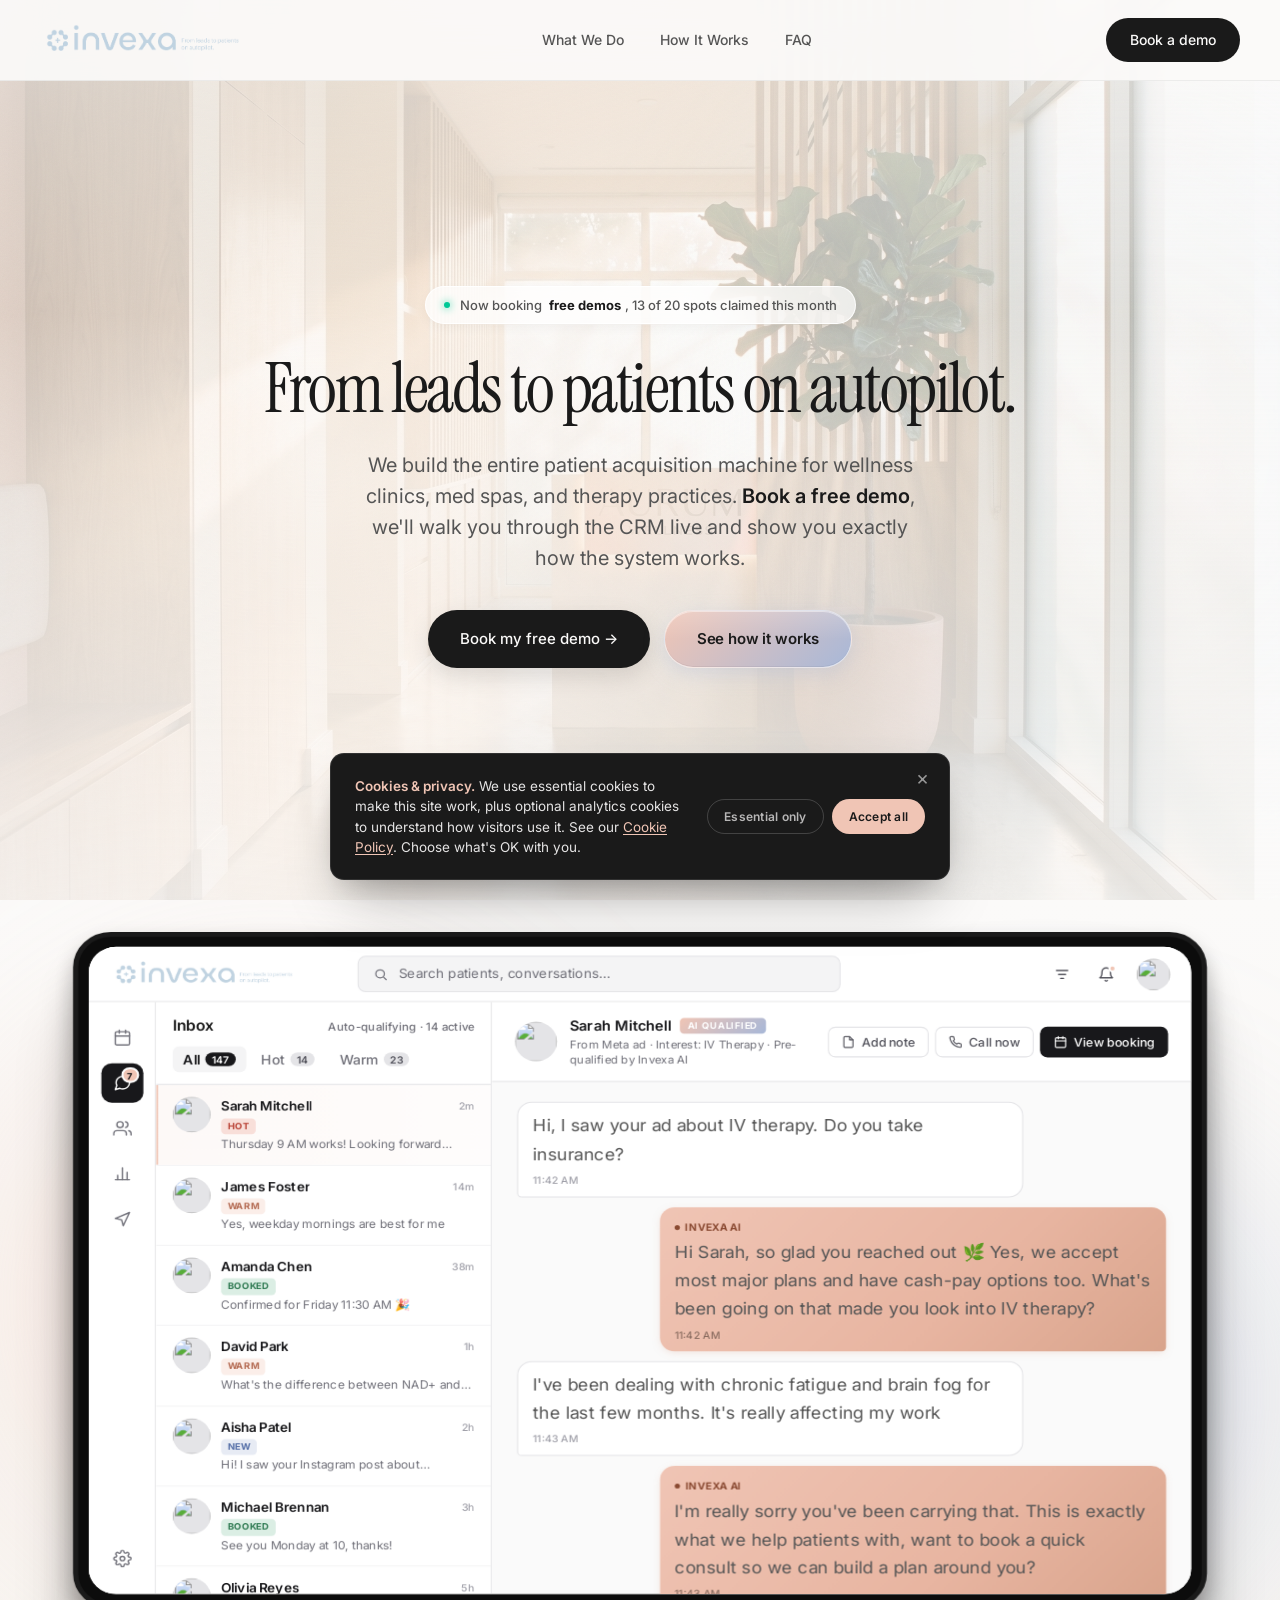
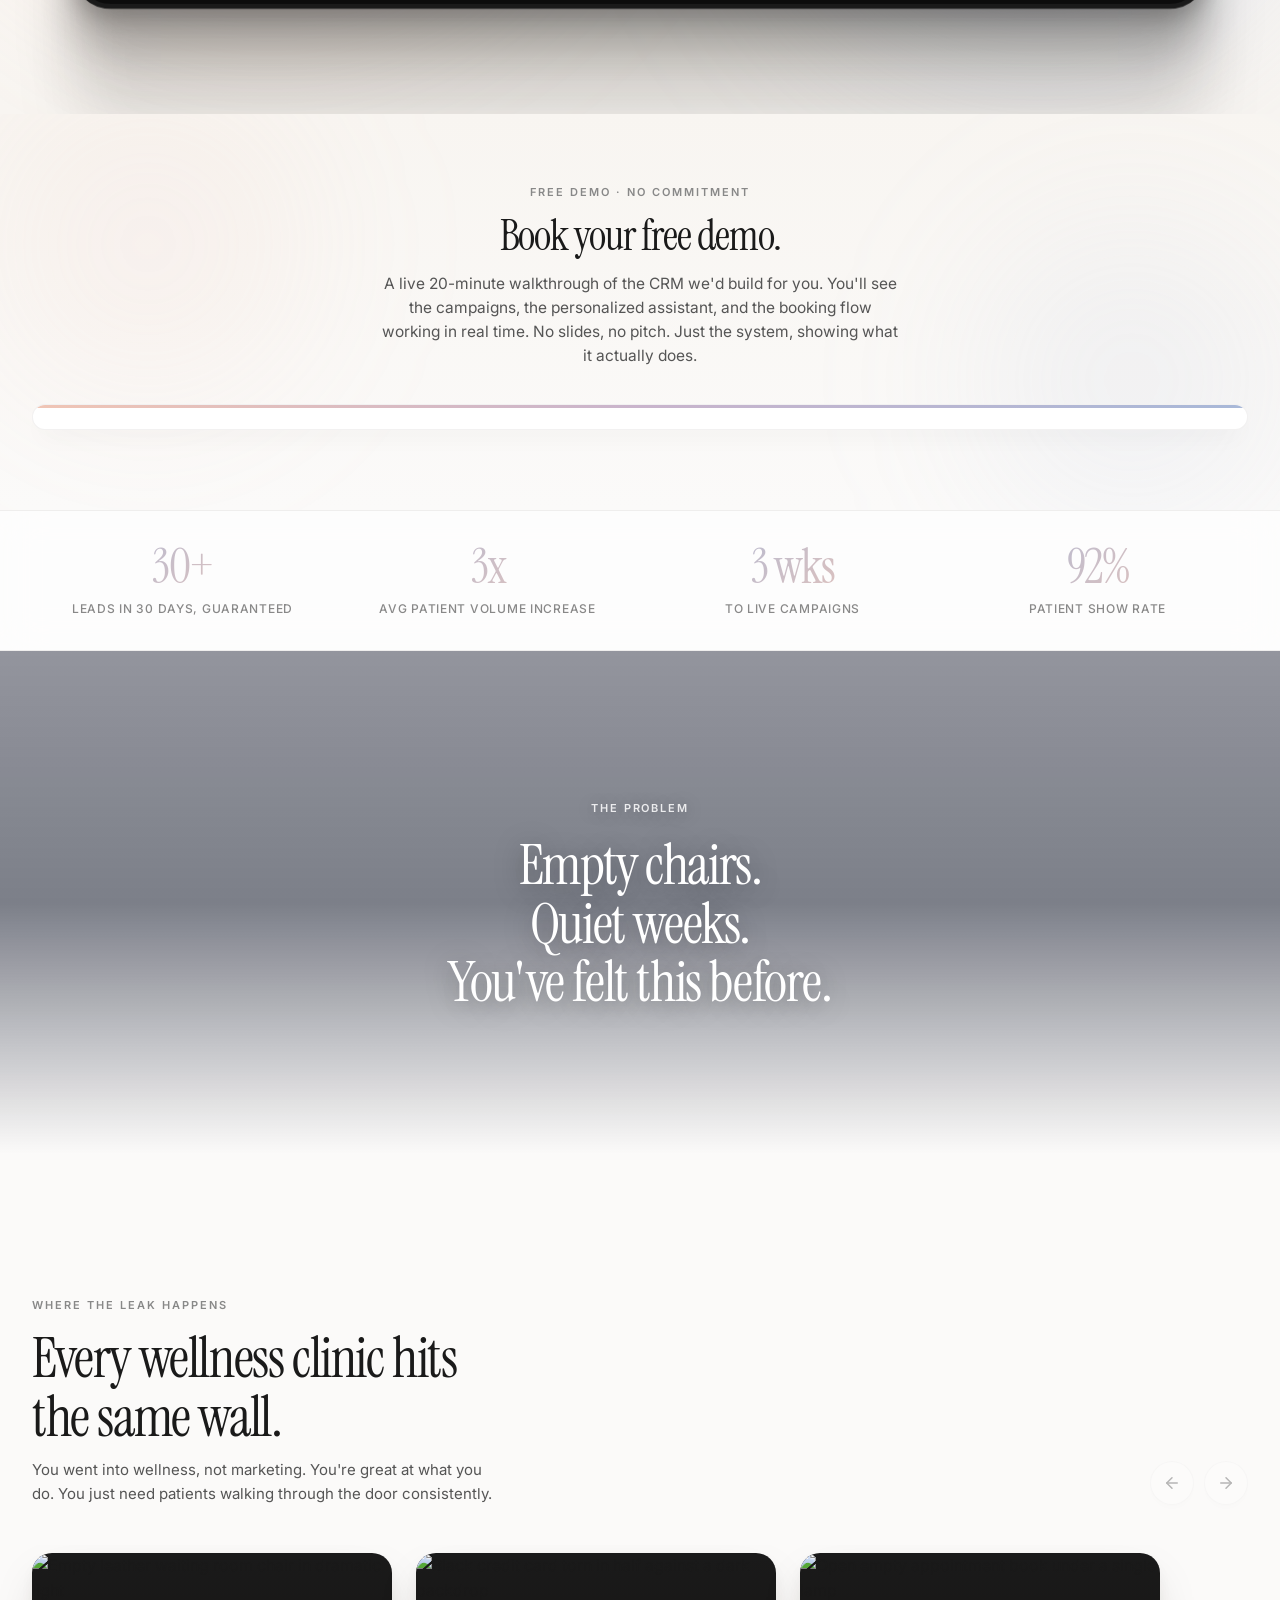
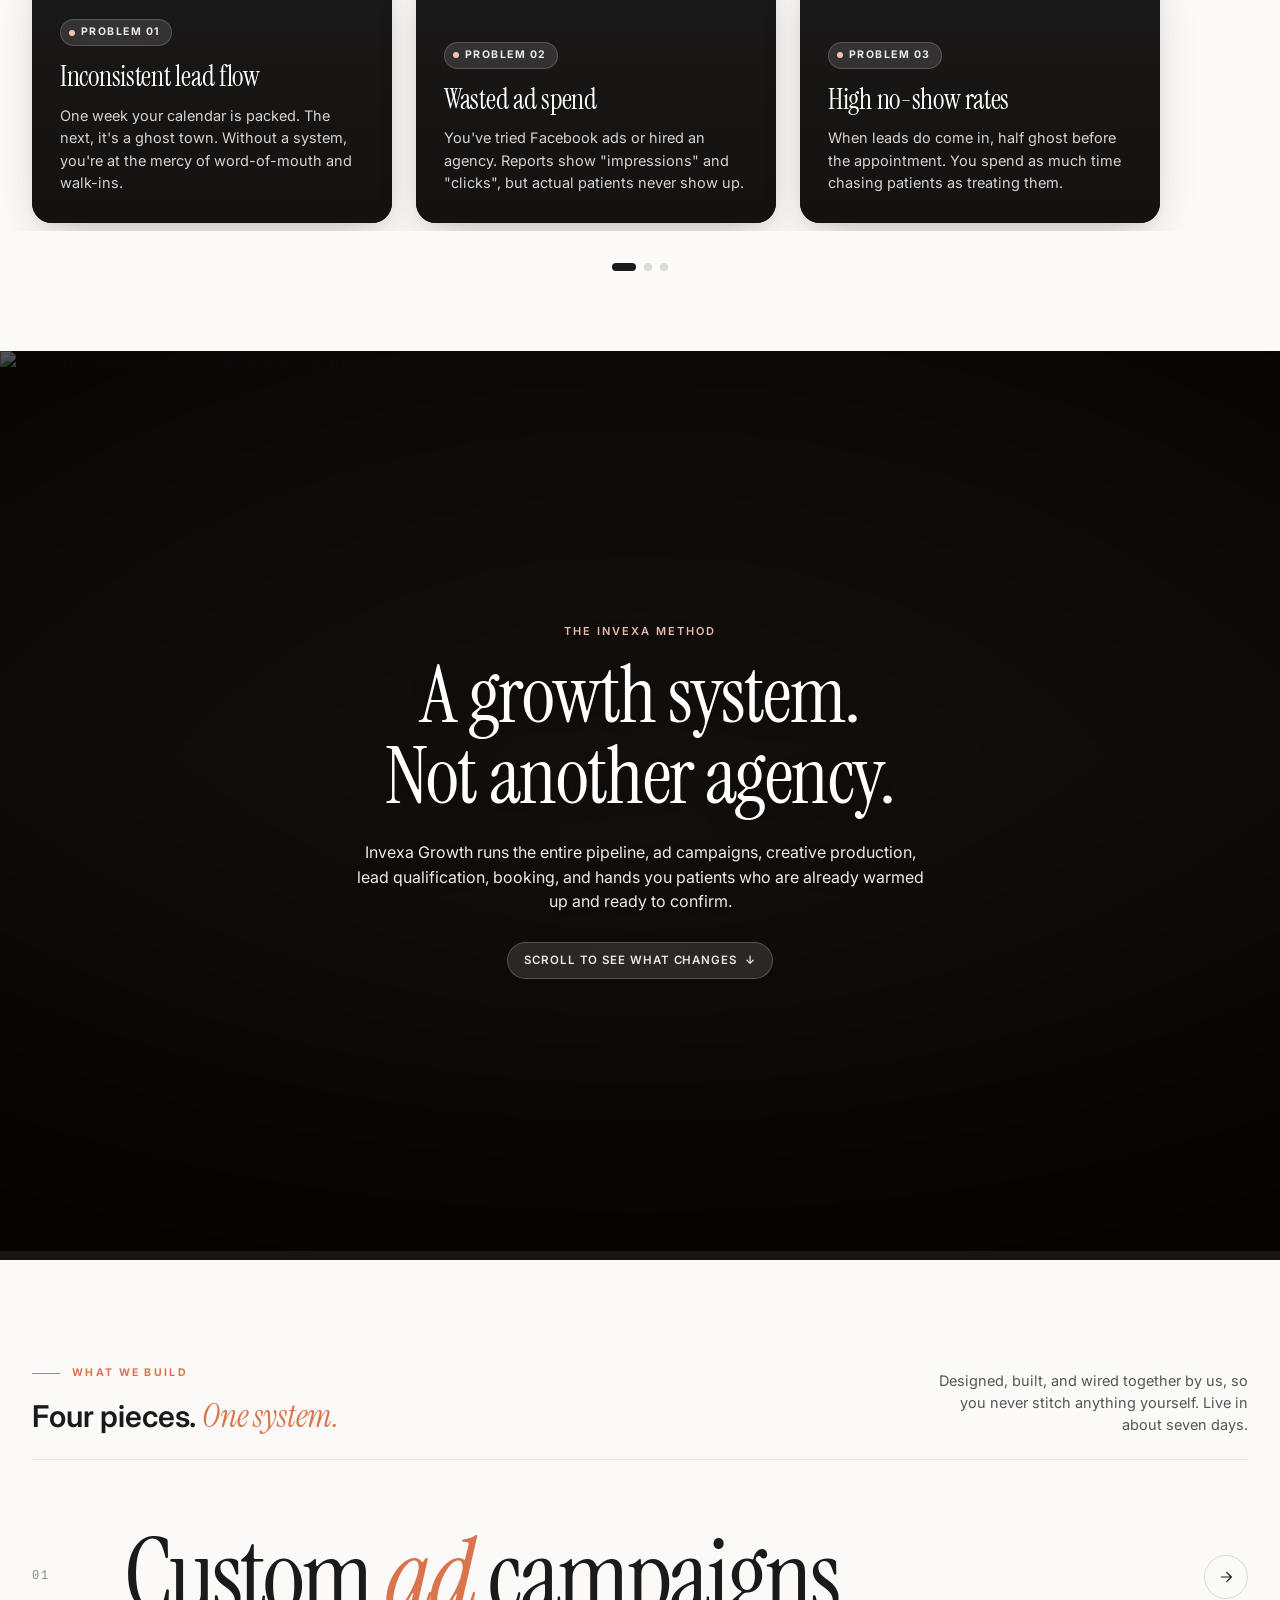
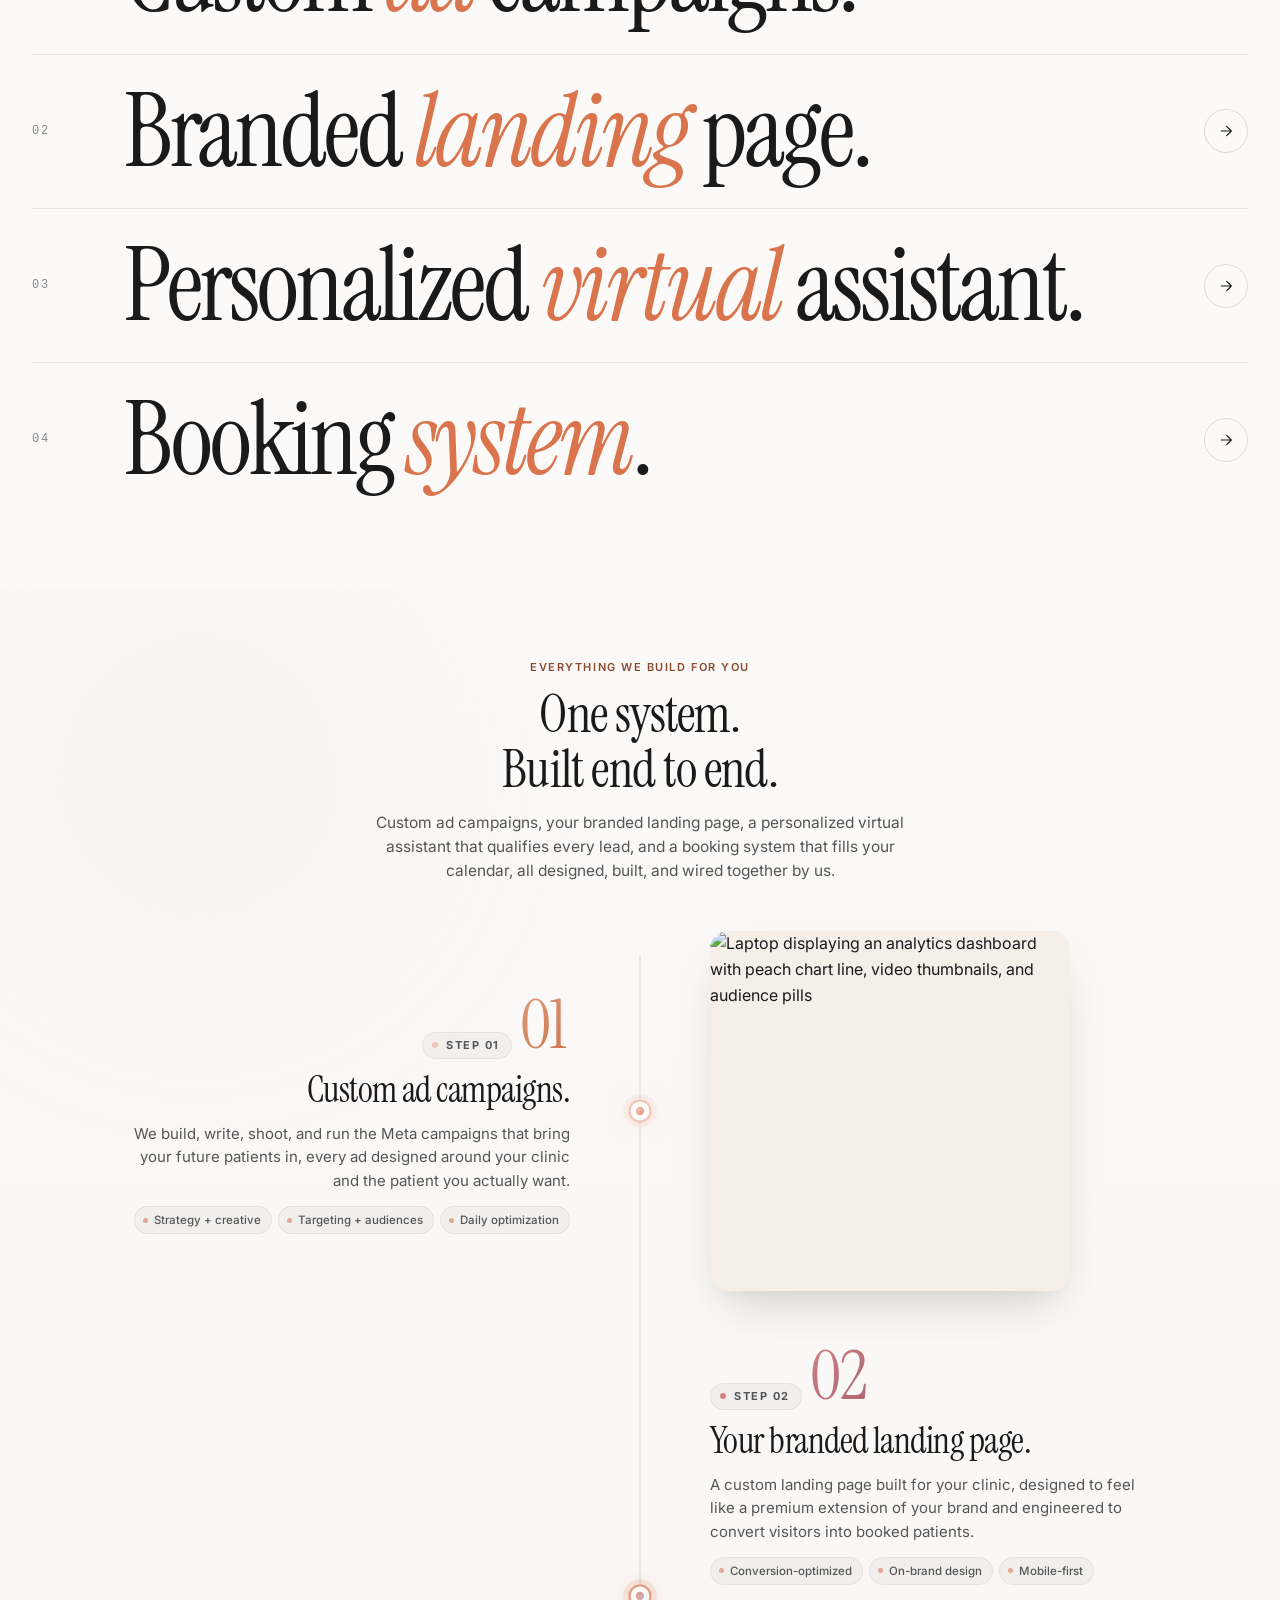
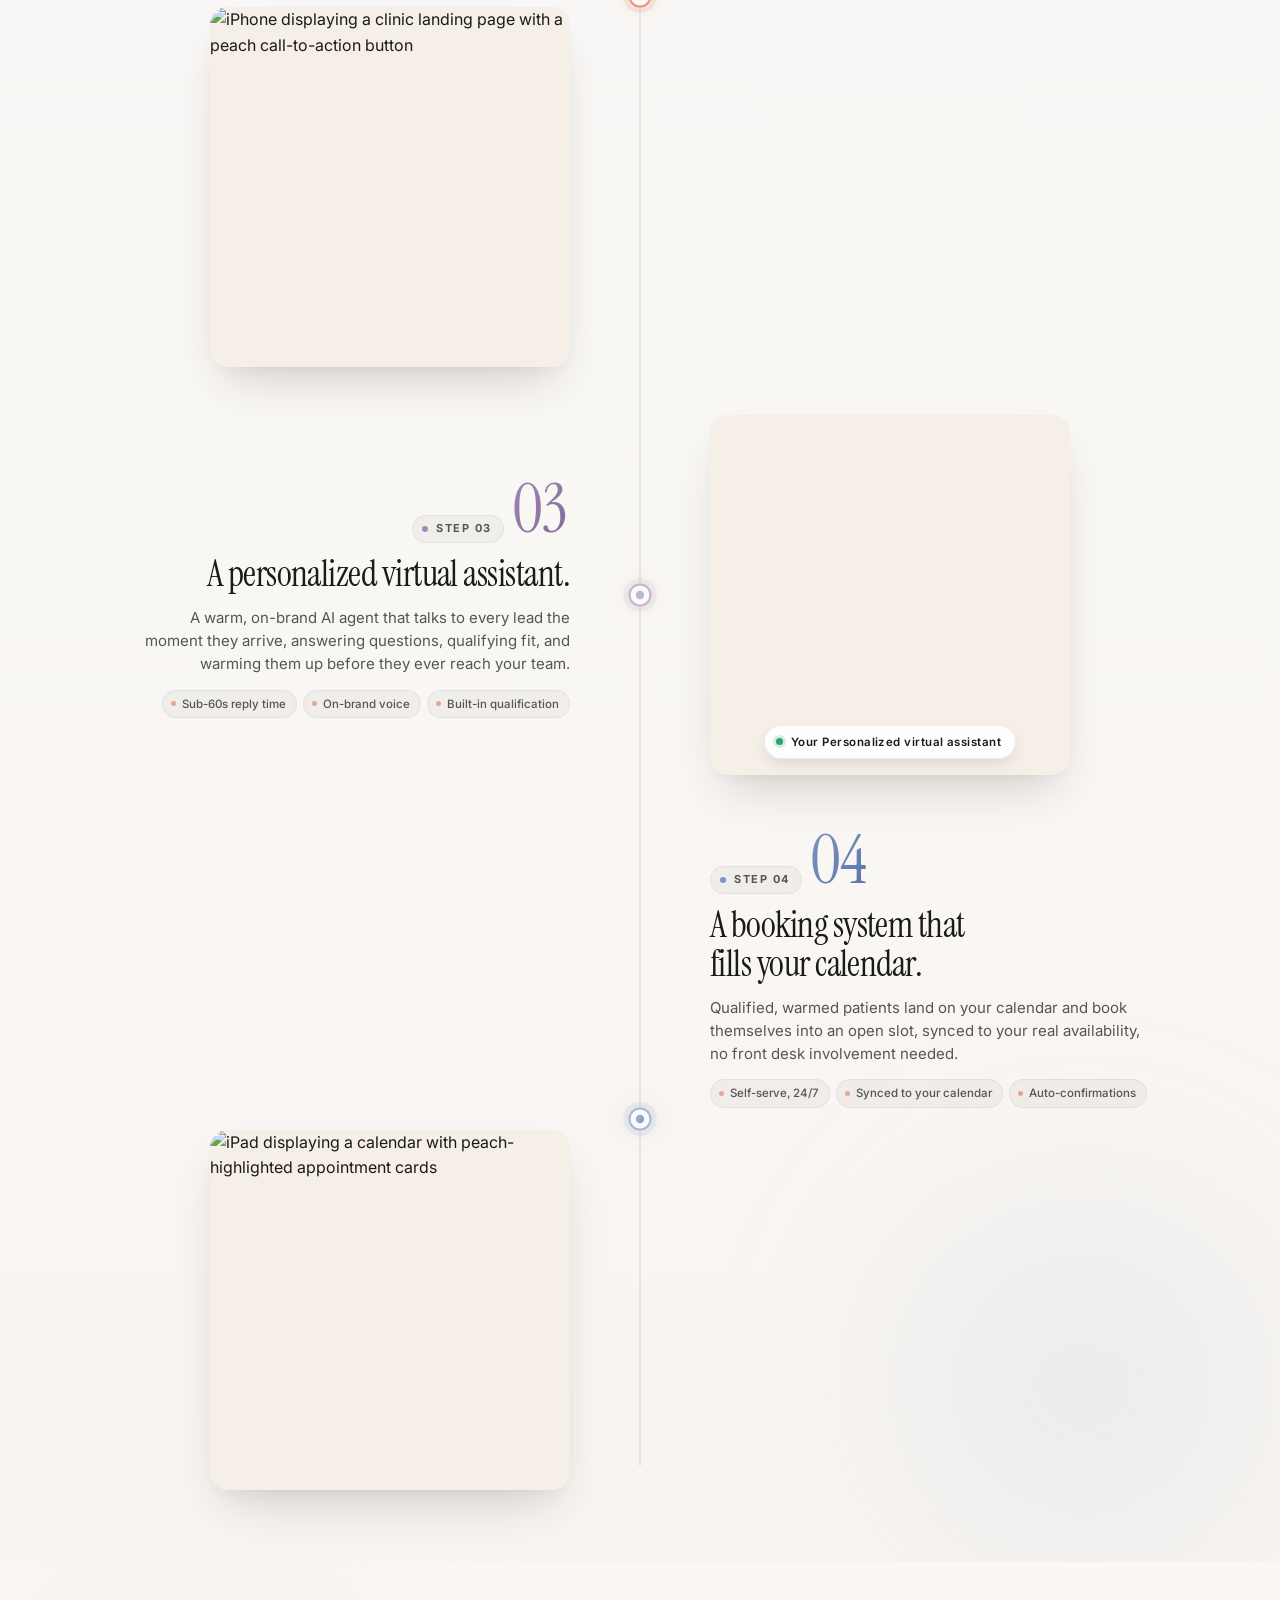
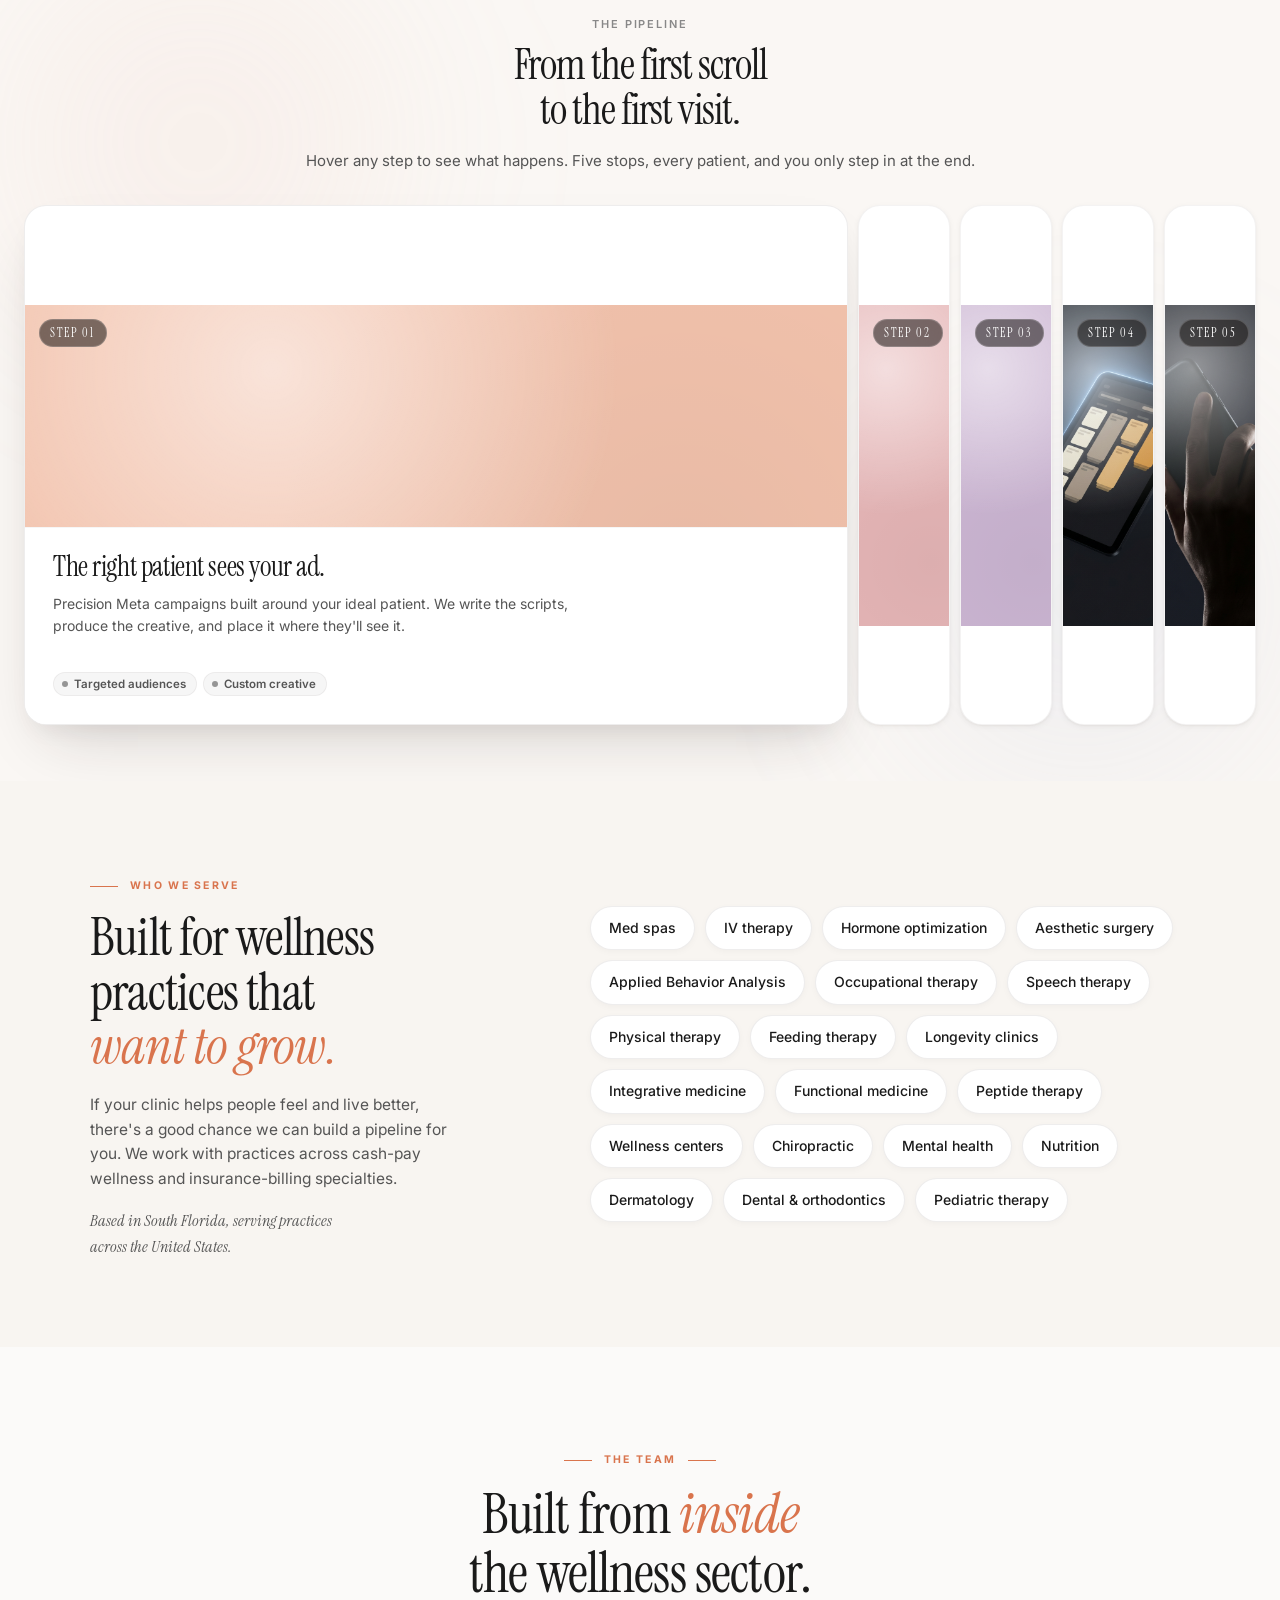
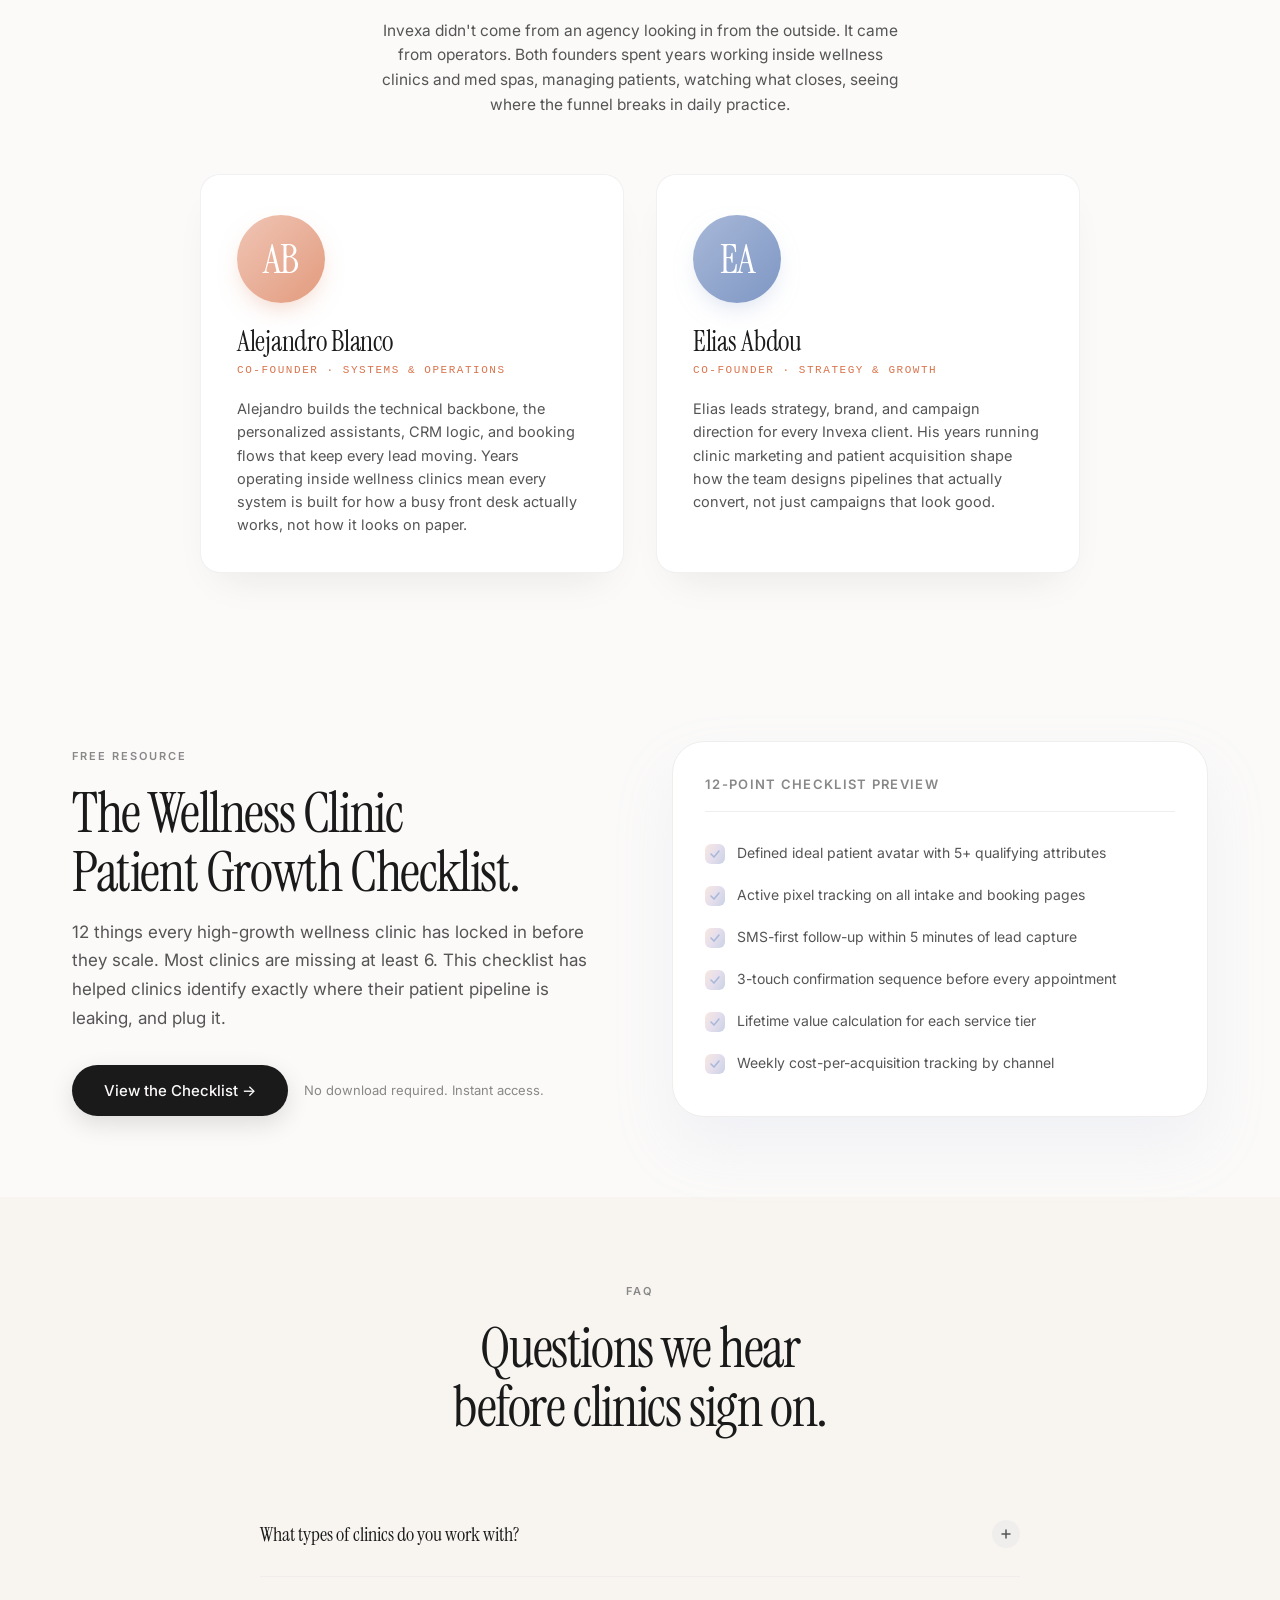
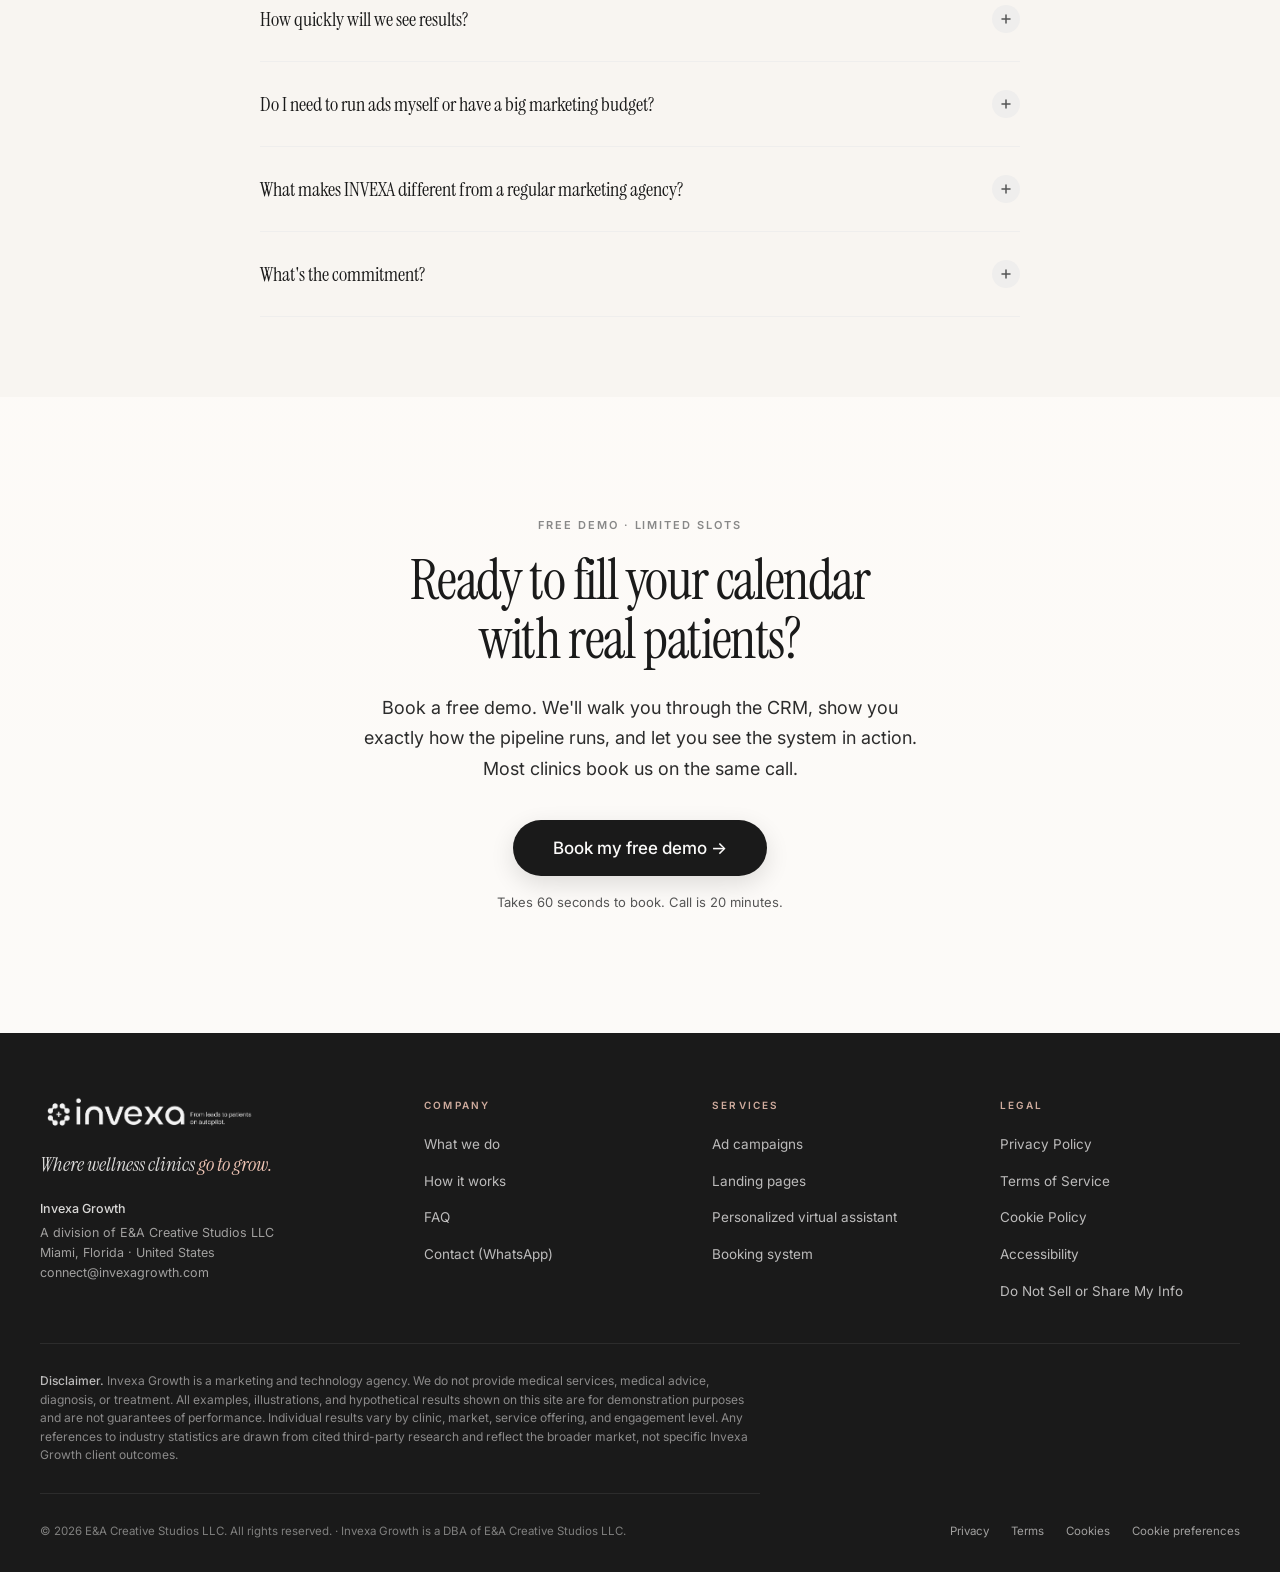
==== commit 1592d804: "Revert cream gradient fades on Solution section The 120px cream overlays at top/bottom of .solution-" ====
--- a/index.html
+++ b/index.html
@@ -998,24 +998,6 @@
       padding: 0;
       /* match the image's dominant tone so any peek-through blends */
       background: #1a1410;
-    }
-    /* Gradient fades at the top and bottom of the charcoal section so the transition into cream sections is soft, not a hard cut */
-    .solution-scroll::before,
-    .solution-scroll::after {
-      content: '';
-      position: absolute;
-      left: 0; right: 0;
-      height: 120px;
-      z-index: 3;
-      pointer-events: none;
-    }
-    .solution-scroll::before {
-      top: 0;
-      background: linear-gradient(to bottom, #FBFAF9 0%, rgba(251,250,249,0.55) 35%, rgba(26,20,16,0) 100%);
-    }
-    .solution-scroll::after {
-      bottom: 0;
-      background: linear-gradient(to top, #FBFAF9 0%, rgba(251,250,249,0.55) 35%, rgba(26,20,16,0) 100%);
     }
     /* Block browser-native pan/scroll on this section while the JS lock is engaged */
     .solution-scroll[data-locked="true"] {
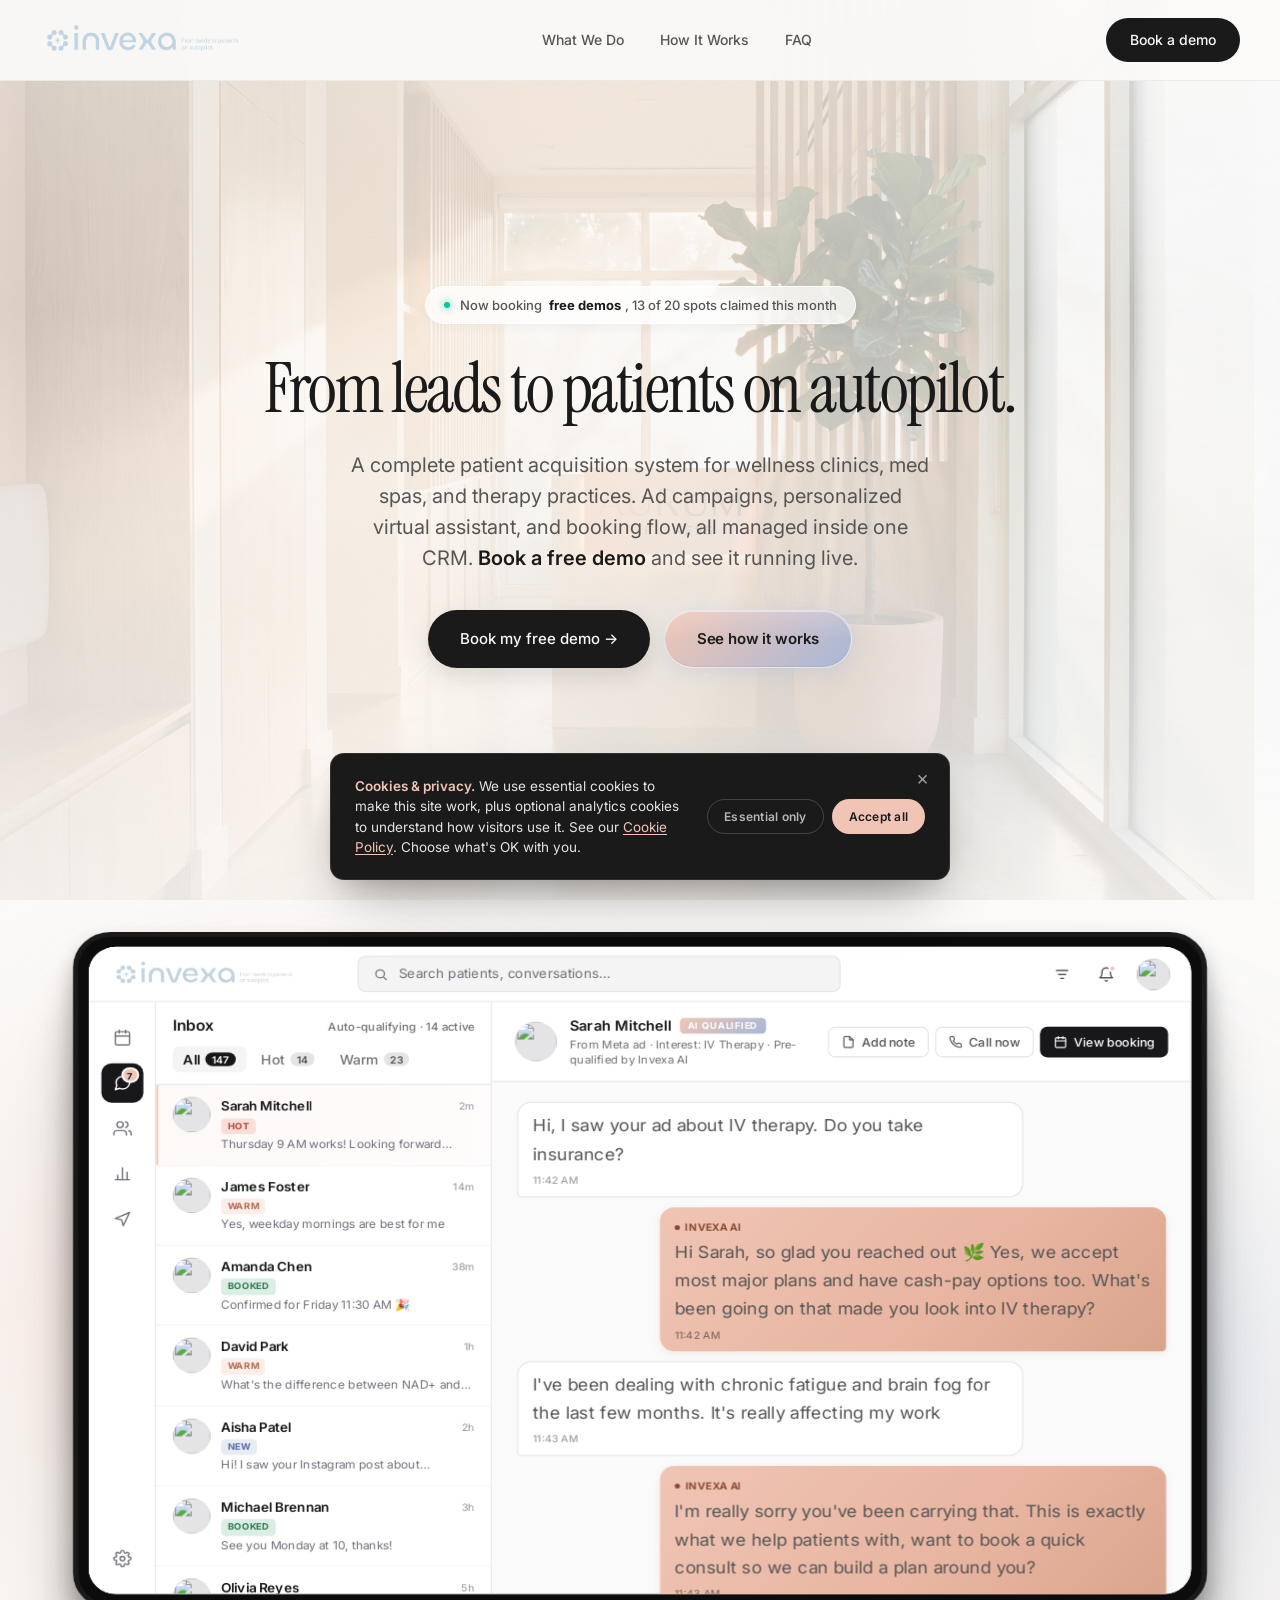
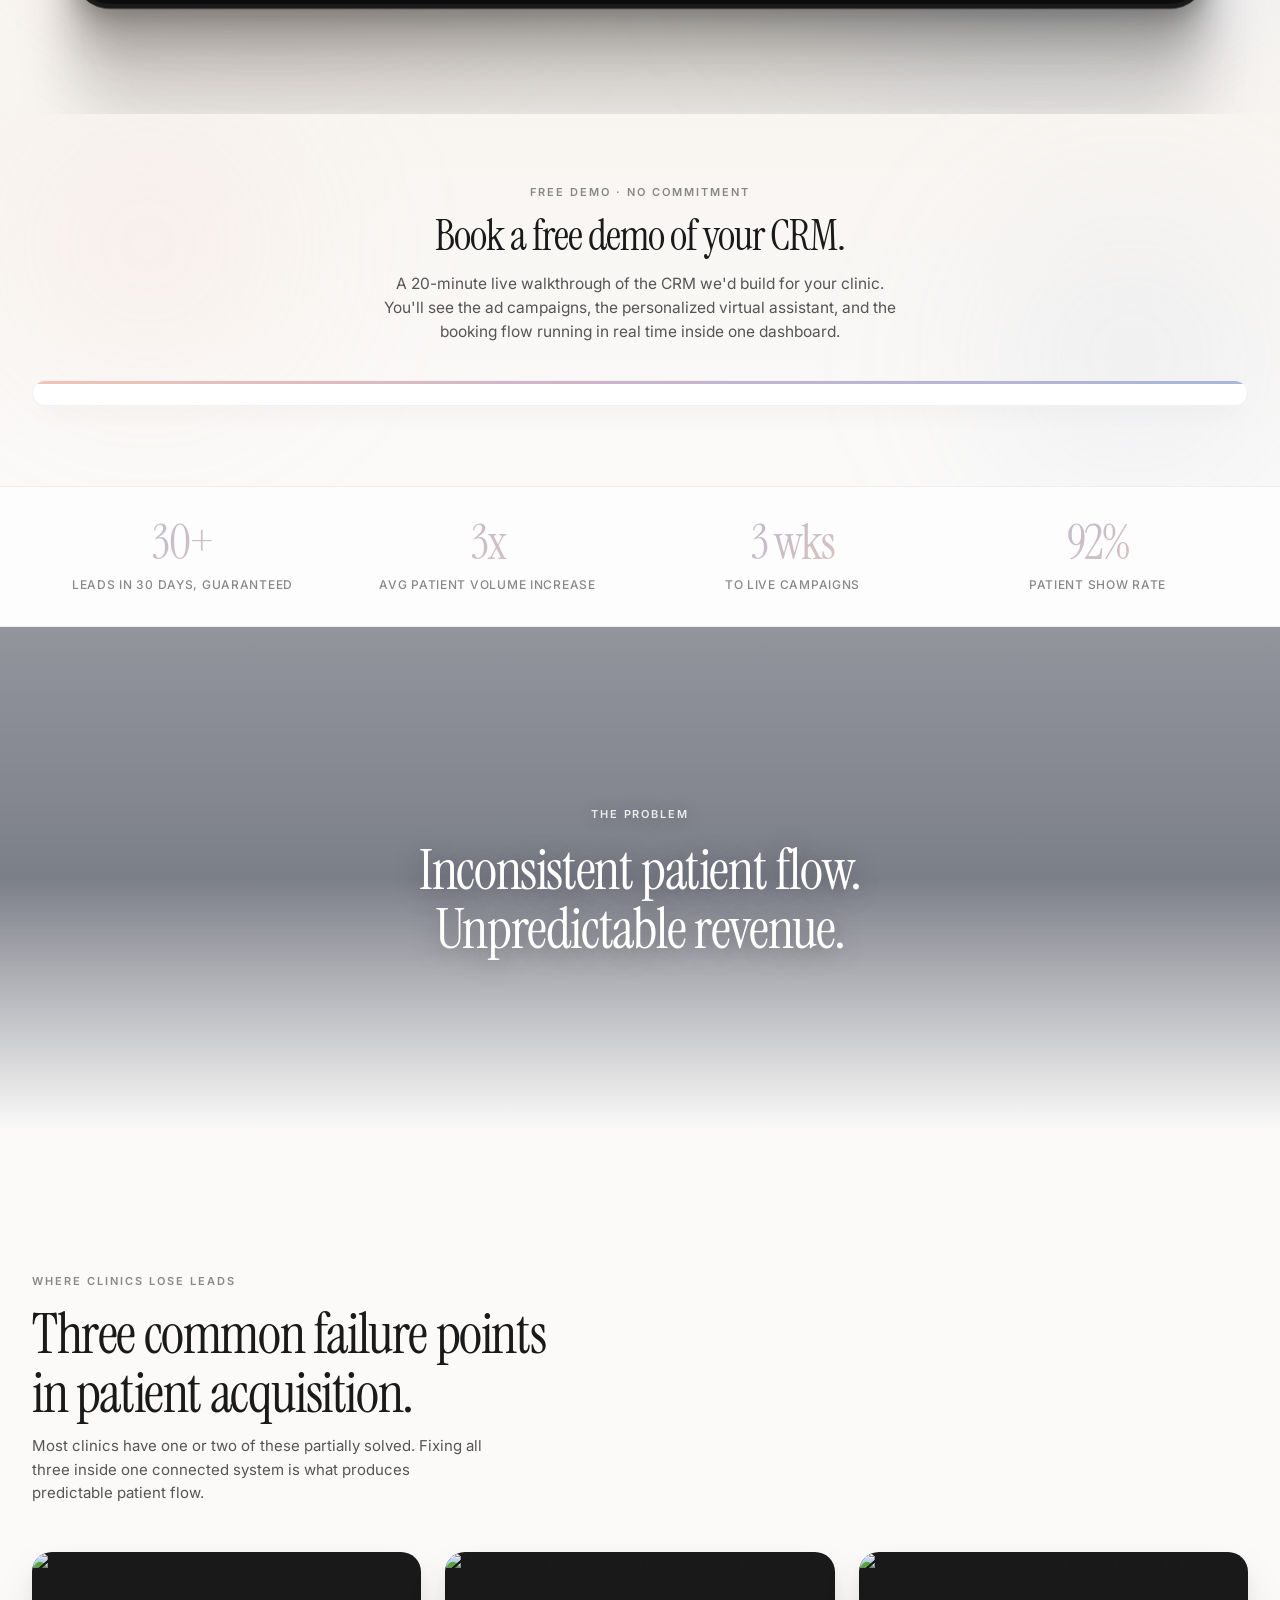
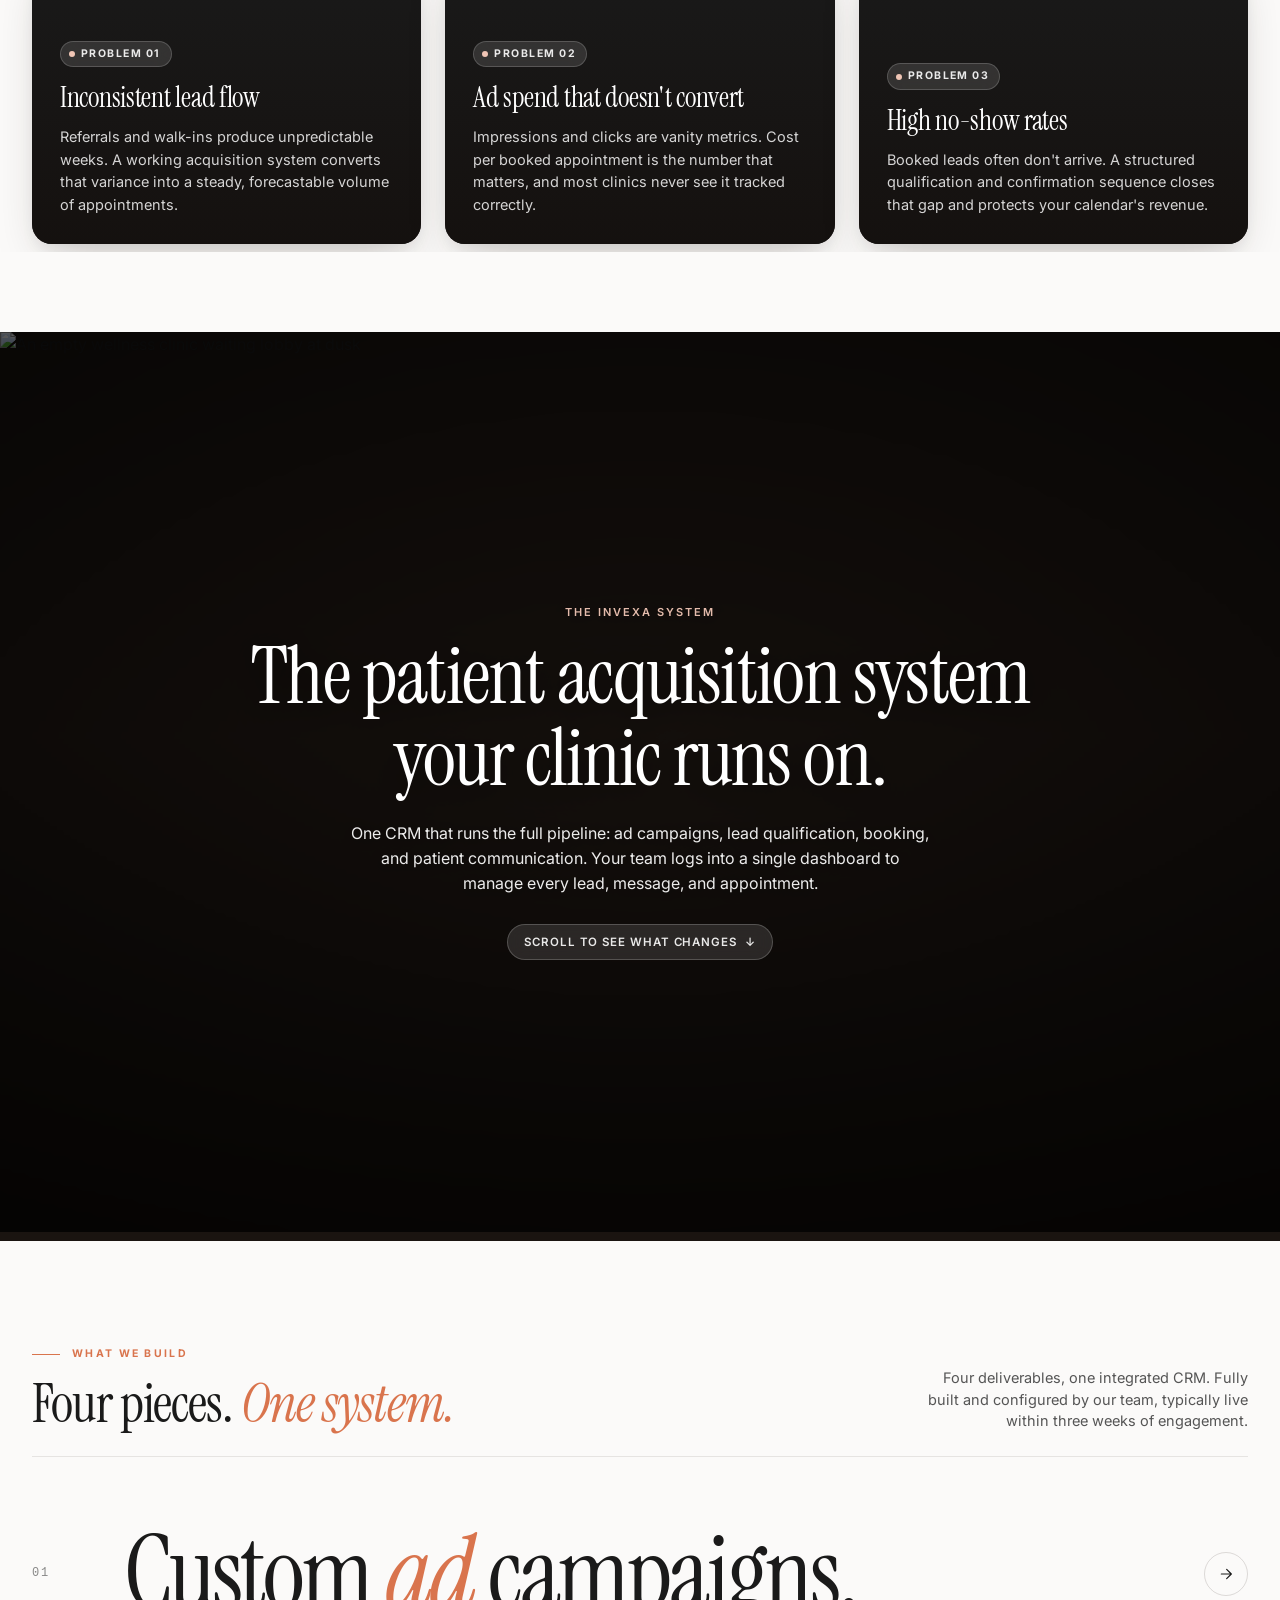
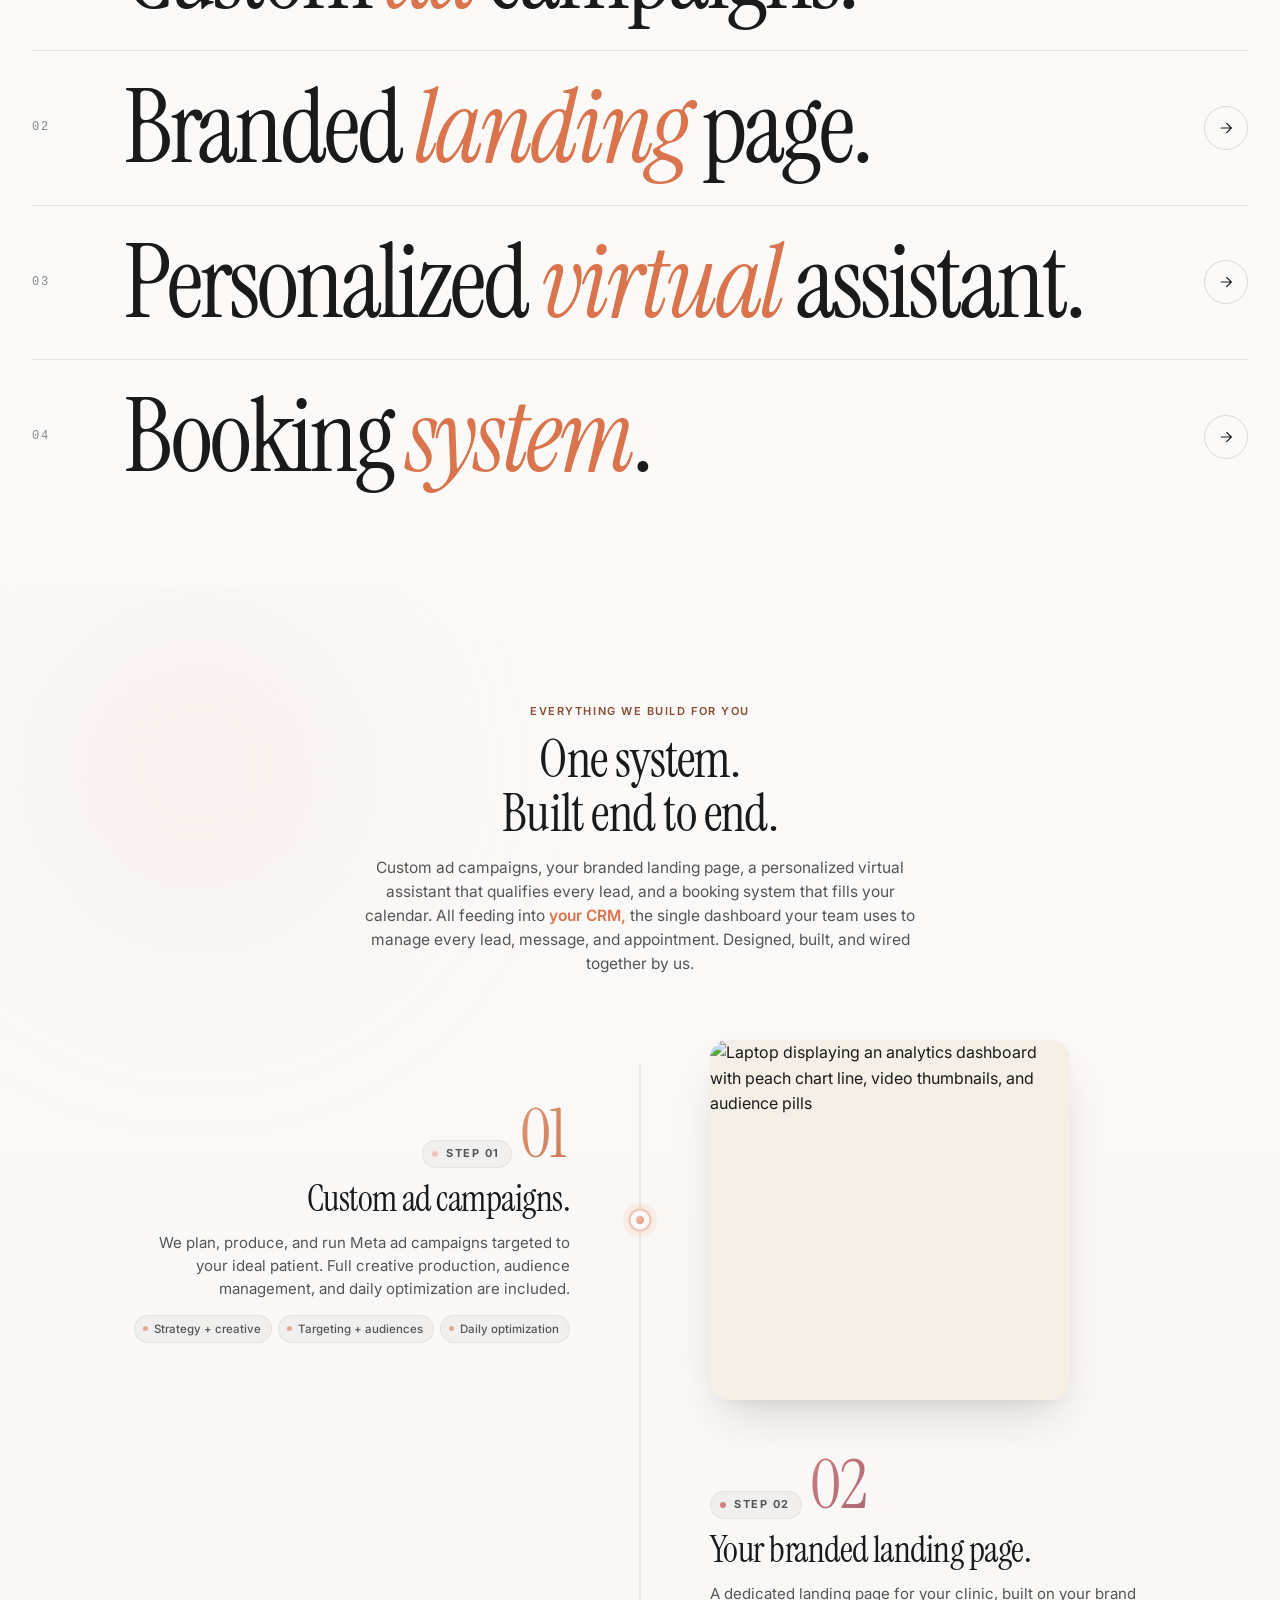
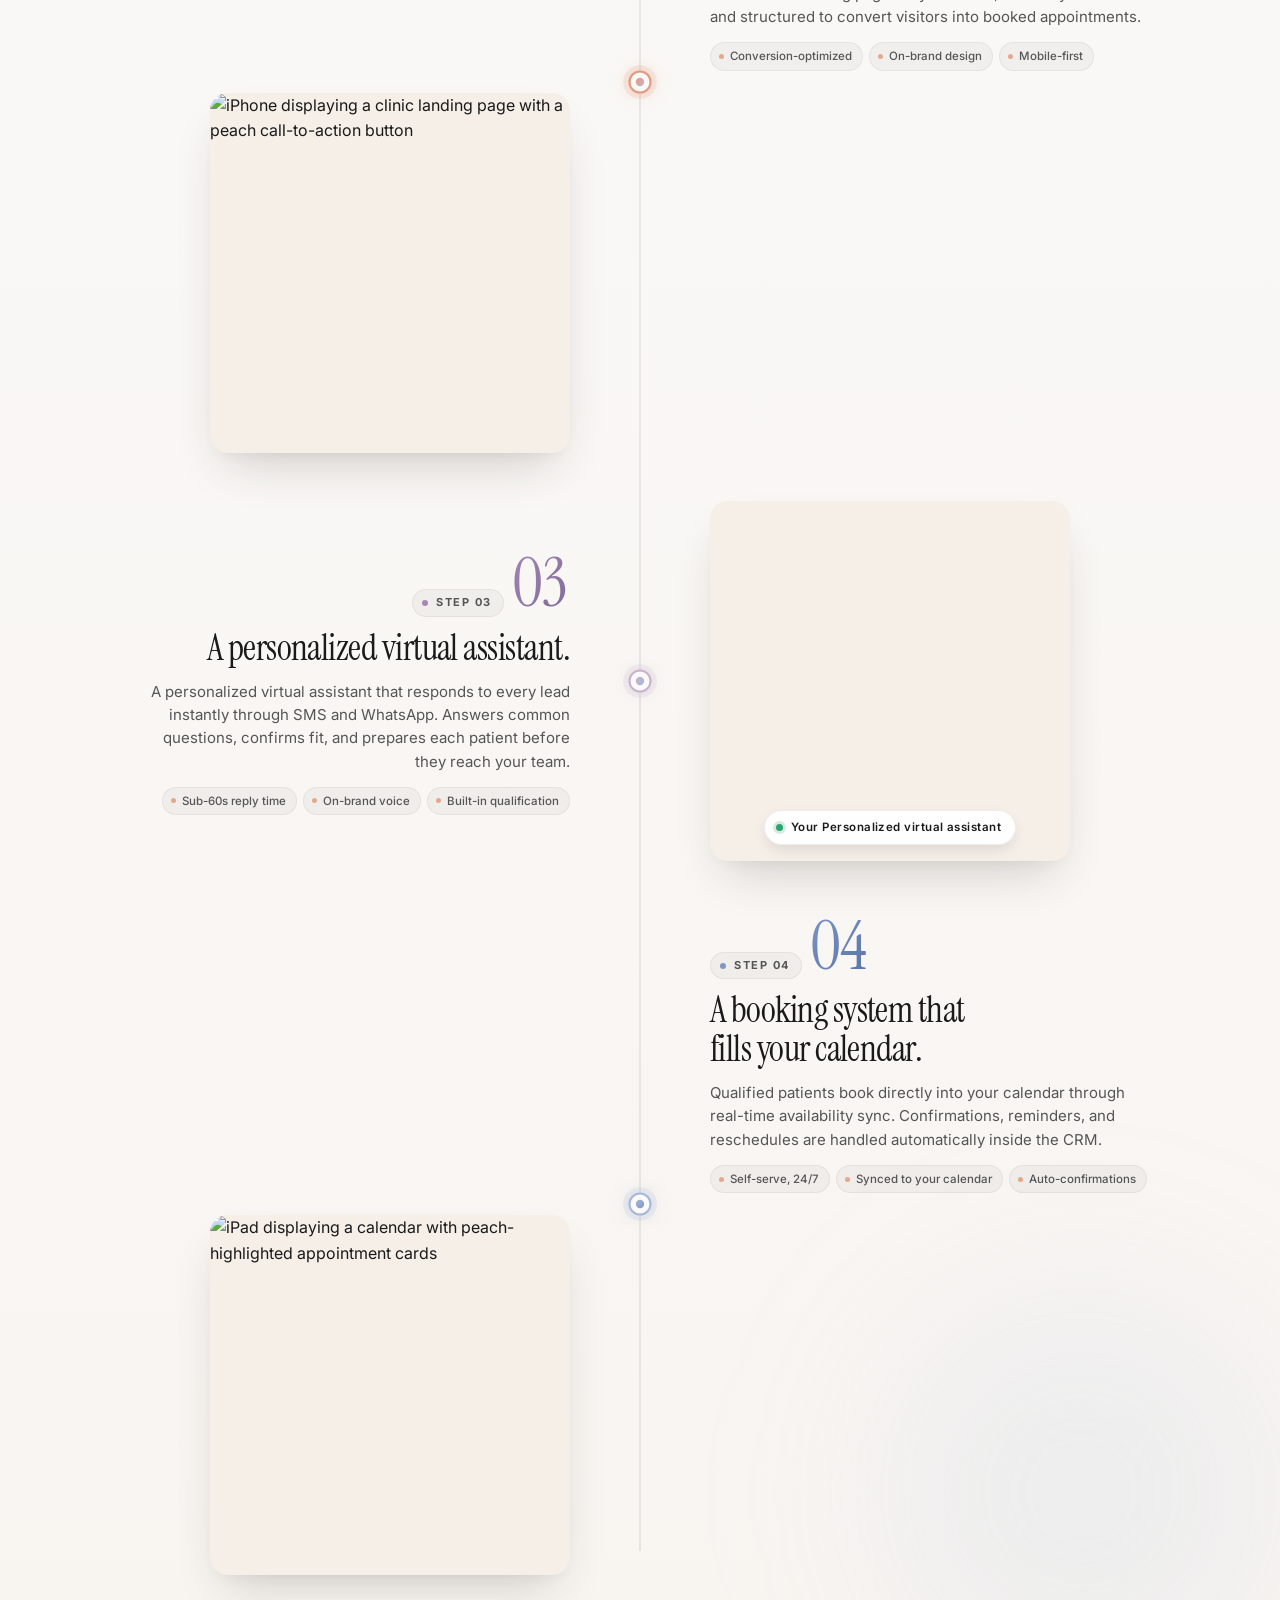
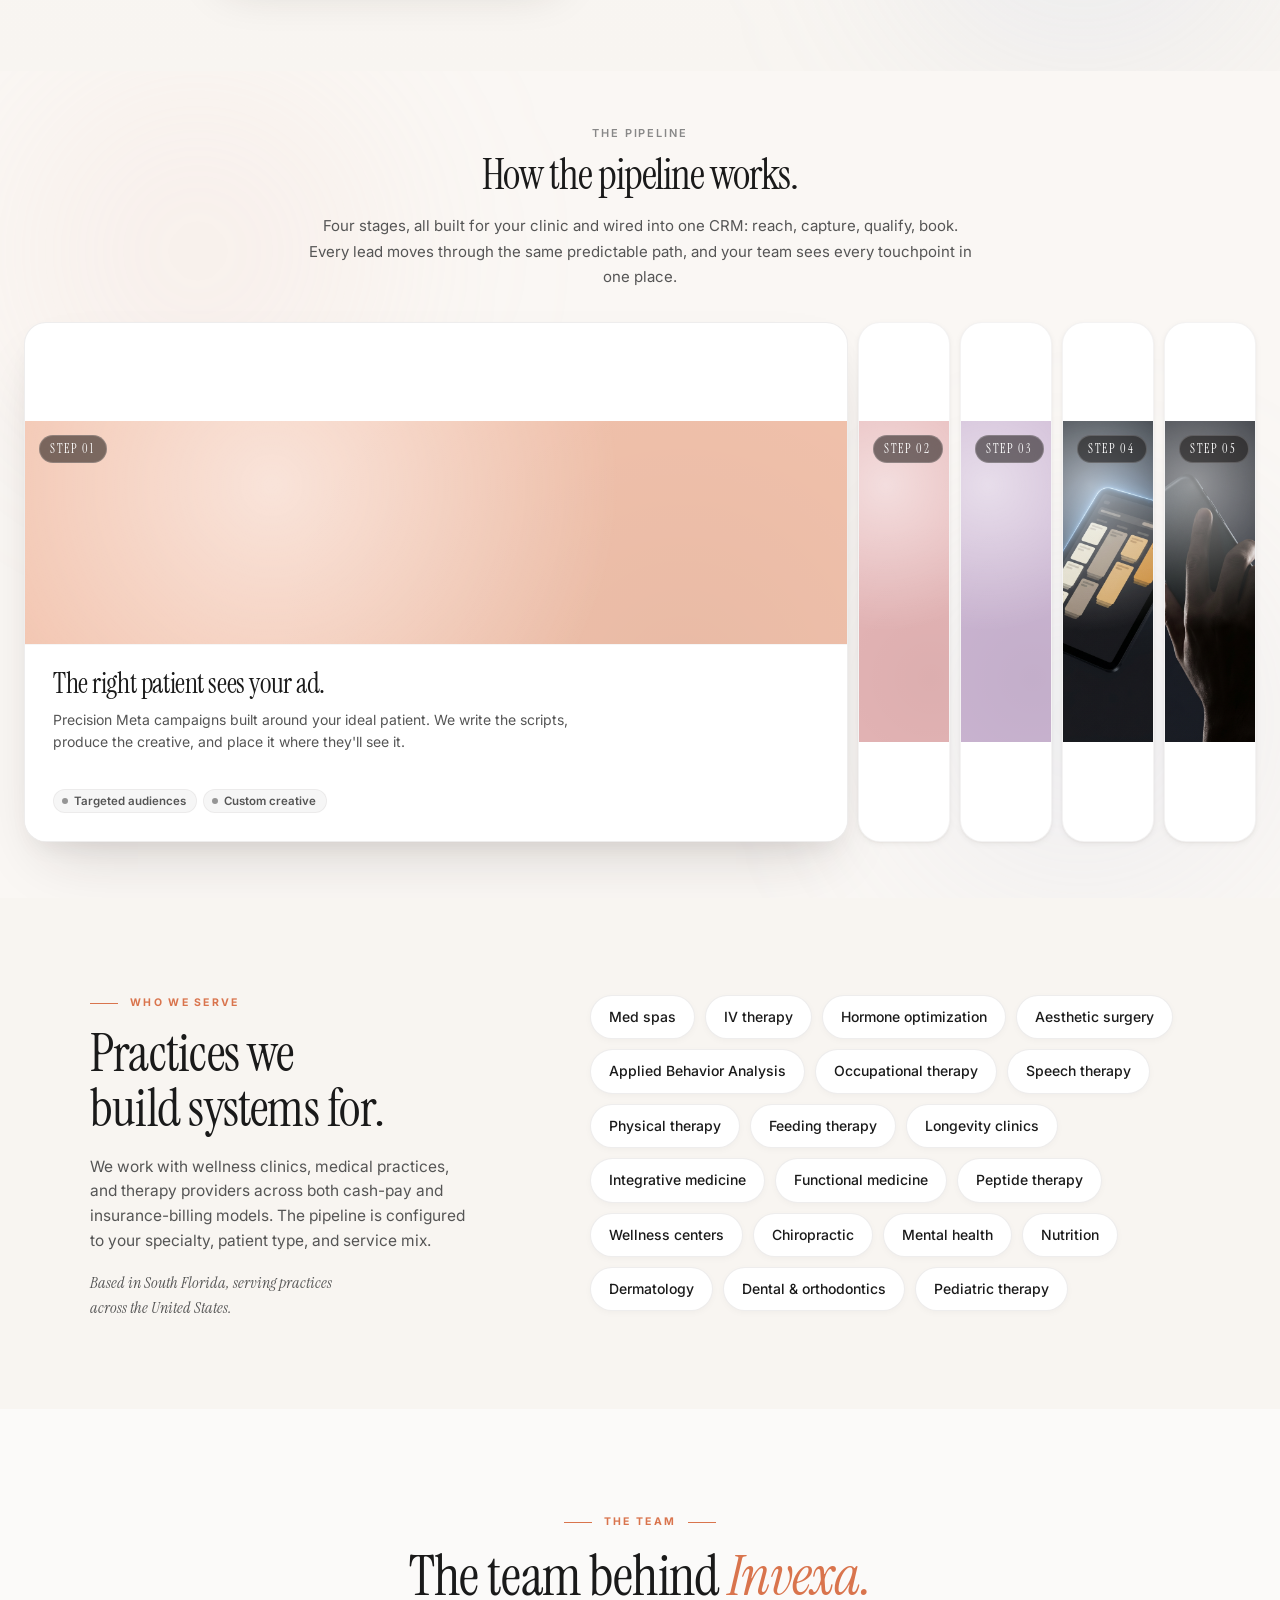
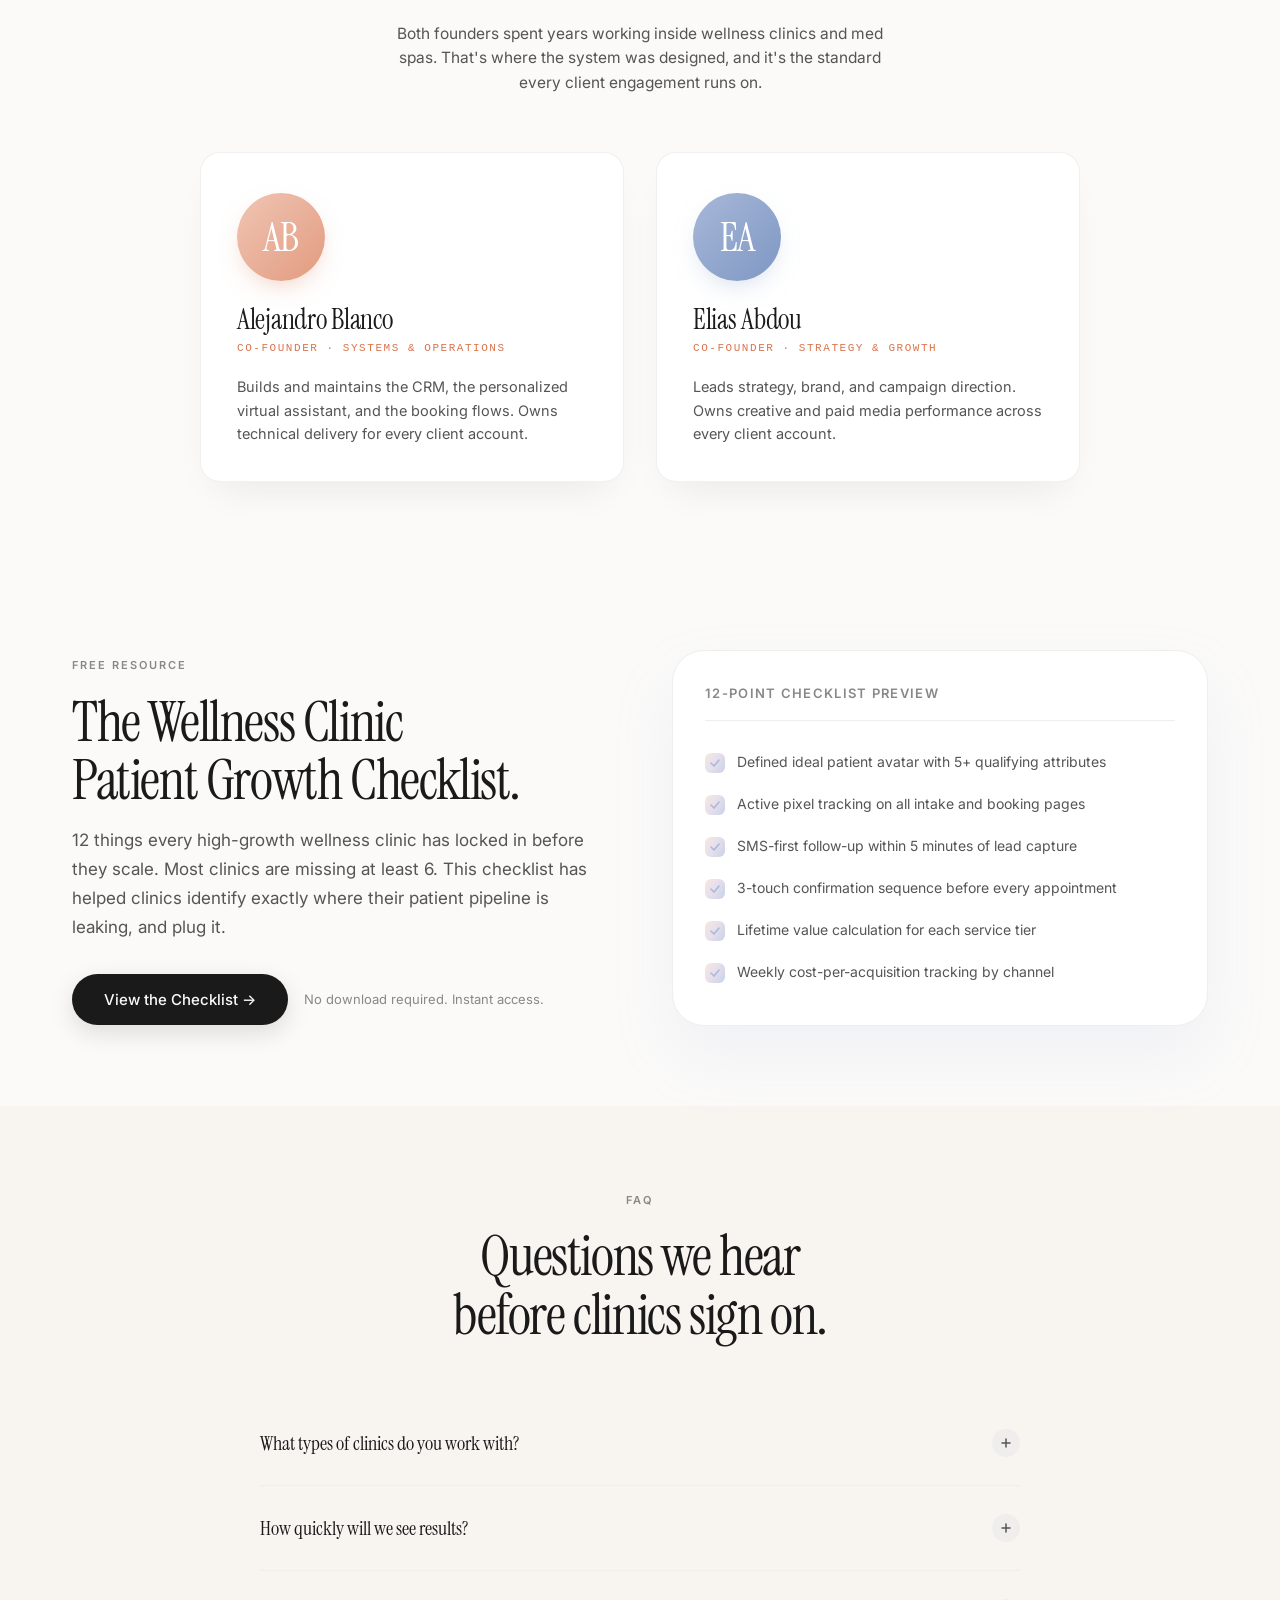
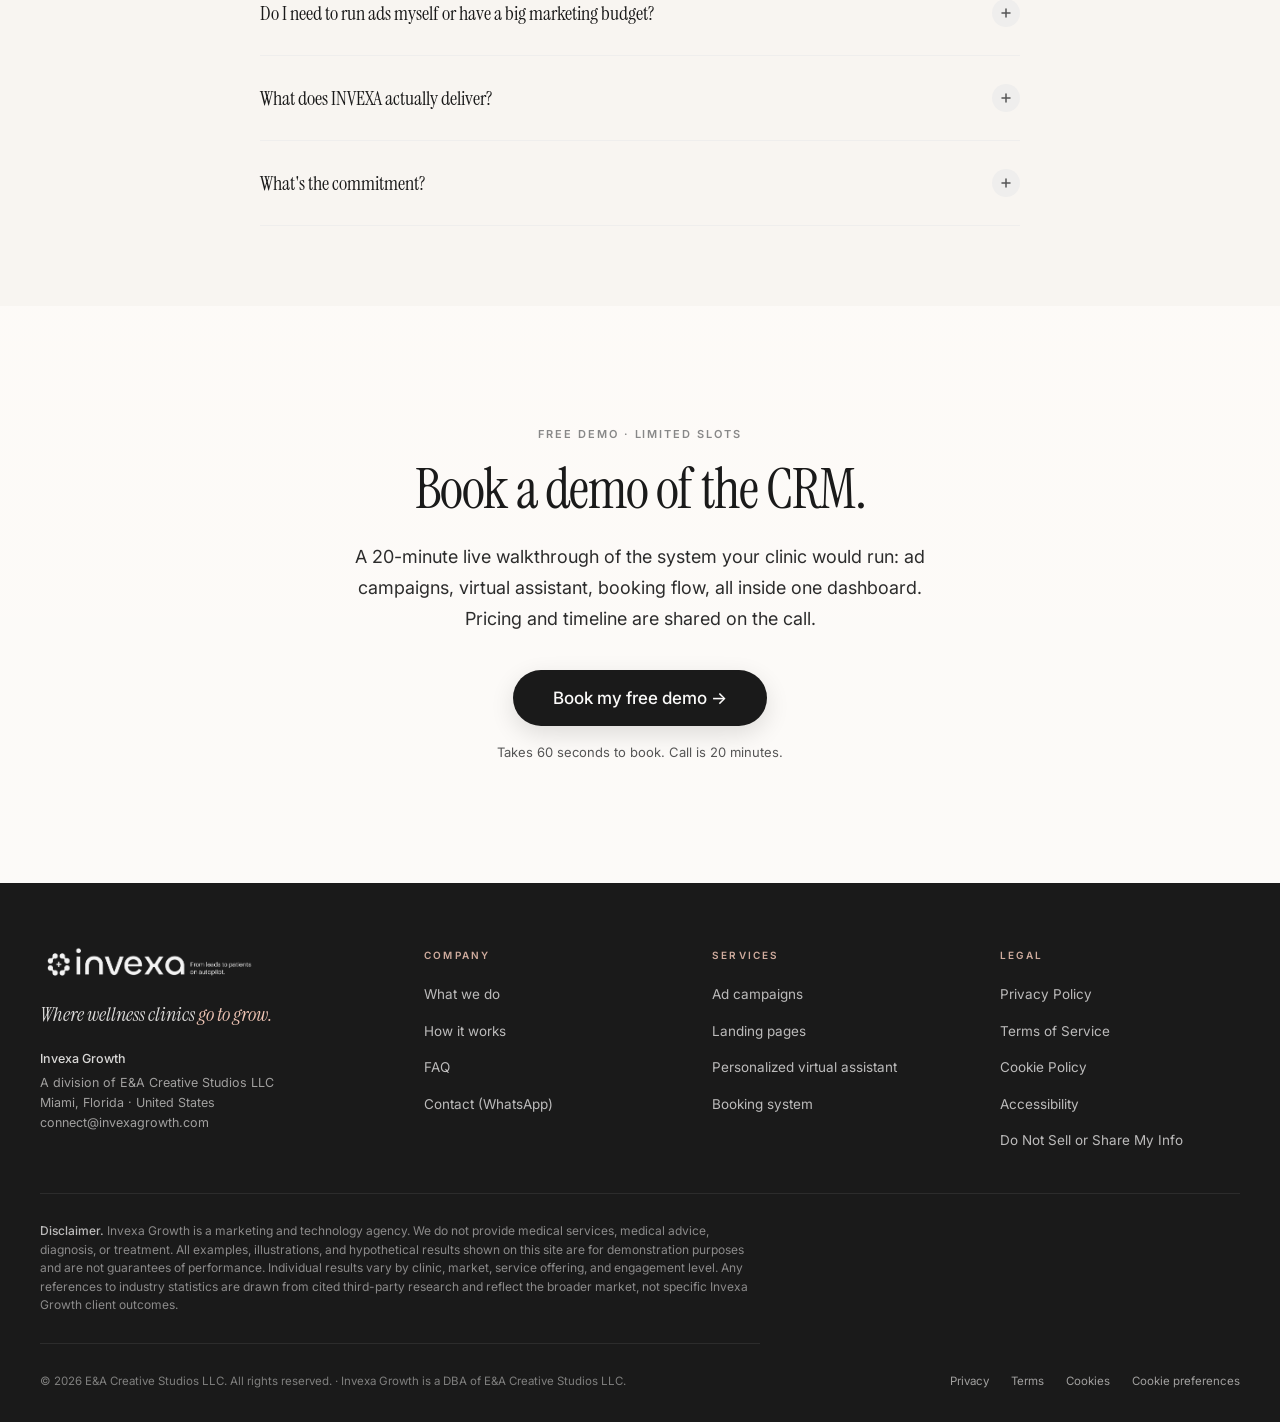
==== commit 7524cfa9: "Copy pass: professional, direct, no theatrics; restore peach; kill carousel nav Copy rewrites (strip" ====
--- a/index.html
+++ b/index.html
@@ -862,40 +862,40 @@
       overflow: hidden;
     }
     .problem-track {
-      display: flex;
+      display: grid;
+      grid-template-columns: repeat(3, 1fr);
       gap: 24px;
-      padding: 8px 32px 8px;
-      overflow-x: auto;
-      scroll-snap-type: x mandatory;
-      scroll-behavior: smooth;
-      -webkit-overflow-scrolling: touch;
-      scrollbar-width: none;
-    }
-    .problem-track::-webkit-scrollbar { display: none; }
-    @media (min-width: 1400px) {
-      .problem-track { padding: 8px max(8rem, calc(50vw - 700px)) 8px; }
+      padding: 8px 32px;
+      max-width: 1400px;
+      margin: 0 auto;
     }
     .problem-slide {
-      flex: 0 0 360px;
-      scroll-snap-align: start;
       position: relative;
       aspect-ratio: 16 / 12;
       border-radius: 20px;
       overflow: hidden;
-      cursor: grab;
       background: var(--charcoal);
       box-shadow: 0 20px 50px -16px rgba(40, 30, 25, 0.25), 0 8px 16px -4px rgba(40, 30, 25, 0.08);
     }
-    .problem-slide:active { cursor: grabbing; }
-    @media (max-width: 768px) {
+    @media (max-width: 900px) {
+      .problem-track {
+        display: flex;
+        overflow-x: auto;
+        scroll-snap-type: x mandatory;
+        scroll-behavior: smooth;
+        -webkit-overflow-scrolling: touch;
+        scrollbar-width: none;
+        padding: 8px 24px;
+        gap: 14px;
+      }
+      .problem-track::-webkit-scrollbar { display: none; }
       .problem-slide {
-        flex-basis: 78vw;
+        flex: 0 0 78vw;
         max-width: 320px;
-        aspect-ratio: 4 / 5;  /* taller on mobile so content fits without clipping */
+        aspect-ratio: 4 / 5;
+        scroll-snap-align: start;
       }
-      .problem-track { gap: 14px; padding: 8px 24px; }
       .problem-carousel-head { padding: 0 24px; flex-direction: column; align-items: flex-start; margin-bottom: 28px; }
-      .problem-carousel-nav { align-self: flex-end; }
       /* Slide content, tighter type, ensures chip + title + desc all fit */
       .problem-slide-content { padding: 24px 22px; }
       .problem-slide-tag { margin-bottom: 12px; font-size: 10px; letter-spacing: 0.12em; padding: 3px 8px 3px 6px; }
@@ -2264,7 +2264,7 @@
     .pipeline-overview {
       position: relative;
       background: linear-gradient(180deg, var(--cream) 0%, var(--warm-white) 100%);
-      padding: 64px 0 72px;
+      padding: 112px 0 96px;
       overflow: hidden;
       color: var(--charcoal);
     }
@@ -2288,12 +2288,13 @@
     }
     .pipeline-overview-head {
       max-width: 760px;
-      margin: 0 auto 48px;
+      margin: 0 auto 64px;
       padding: 0 24px;
       text-align: center;
       position: relative;
       z-index: 2;
     }
+    .pipeline-overview-head strong { color: #D9744D; font-weight: 600; }
     .pipeline-overview-head .section-label {
       color: #8a4a32;
       letter-spacing: 0.14em;
@@ -3486,21 +3487,18 @@
       .mega-services-head { grid-template-columns: 1fr; align-items: start; gap: 20px; margin-bottom: 28px; }
     }
     .mega-services-head h2 {
-      font-family: 'Inter', -apple-system, sans-serif;
-      font-size: clamp(22px, 2.4vw, 30px);
-      line-height: 1.2;
-      letter-spacing: -0.005em;
+      font-family: 'Instrument Serif', serif;
+      font-size: clamp(34px, 4.4vw, 54px);
+      line-height: 1.02;
+      letter-spacing: -0.02em;
       color: var(--charcoal);
-      font-weight: 600;
+      font-weight: 400;
       margin: 0;
       max-width: 22ch;
     }
     .mega-services-head h2 em {
-      font-family: 'Instrument Serif', serif;
       color: #D9744D;
       font-style: italic;
-      font-weight: 400;
-      font-size: 1.1em;
     }
     .mega-services-head .kicker {
       font-size: 10.5px;
@@ -4139,7 +4137,7 @@
           From leads to patients on autopilot.
         </h1>
         <p class="hero-sub fade-up visible delay-2">
-          We build the entire patient acquisition machine for wellness clinics, med spas, and therapy practices. <strong>Book a free demo</strong>, we'll walk you through the CRM live and show you exactly how the system works.
+          A complete patient acquisition system for wellness clinics, med spas, and therapy practices. Ad campaigns, personalized virtual assistant, and booking flow, all managed inside one CRM. <strong>Book a free demo</strong> and see it running live.
         </p>
         <div class="fade-up visible delay-3" style="display:flex; gap:14px; flex-wrap:wrap; justify-content:center;">
           <a href="#hero-form-card" class="btn-primary" onclick="scrollToForm(); return false;">Book my free demo →</a>
@@ -4356,8 +4354,8 @@
     <div class="container">
       <div class="audit-header">
         <span class="section-label fade-up">Free Demo · No Commitment</span>
-        <h2 class="fade-up">Book your free demo.</h2>
-        <p class="fade-up">A live 20-minute walkthrough of the CRM we'd build for you. You'll see the campaigns, the personalized assistant, and the booking flow working in real time. No slides, no pitch. Just the system, showing what it actually does.</p>
+        <h2 class="fade-up">Book a free demo of your CRM.</h2>
+        <p class="fade-up">A 20-minute live walkthrough of the CRM we'd build for your clinic. You'll see the ad campaigns, the personalized virtual assistant, and the booking flow running in real time inside one dashboard.</p>
       </div>
       <div class="audit-widget-card fade-up">
         <div class="audit-widget-inner">
@@ -4402,7 +4400,7 @@
   <div class="problem-band" aria-hidden="true">
     <div class="problem-band-copy">
       <span class="section-label fade-up">The Problem</span>
-      <h2 class="fade-up">Empty chairs.<br>Quiet weeks.<br>You've felt this before.</h2>
+      <h2 class="fade-up">Inconsistent patient flow.<br>Unpredictable revenue.</h2>
     </div>
   </div>
 
@@ -4412,17 +4410,9 @@
       <div class="problem-carousel">
         <div class="problem-carousel-head">
           <div>
-            <span class="section-label fade-up">Where the leak happens</span>
-            <h2 class="fade-up" style="margin-top:12px;">Every wellness clinic hits<br>the same wall.</h2>
-            <p class="fade-up">You went into wellness, not marketing. You're great at what you do. You just need patients walking through the door consistently.</p>
-          </div>
-          <div class="problem-carousel-nav">
-            <button class="problem-carousel-btn" data-problem-prev aria-label="Previous">
-              <svg viewBox="0 0 24 24" fill="none" stroke="currentColor" stroke-width="2" stroke-linecap="round" stroke-linejoin="round"><line x1="19" y1="12" x2="5" y2="12"/><polyline points="12 19 5 12 12 5"/></svg>
-            </button>
-            <button class="problem-carousel-btn" data-problem-next aria-label="Next">
-              <svg viewBox="0 0 24 24" fill="none" stroke="currentColor" stroke-width="2" stroke-linecap="round" stroke-linejoin="round"><line x1="5" y1="12" x2="19" y2="12"/><polyline points="12 5 19 12 12 19"/></svg>
-            </button>
+            <span class="section-label fade-up">Where clinics lose leads</span>
+            <h2 class="fade-up" style="margin-top:12px;">Three common failure points<br>in patient acquisition.</h2>
+            <p class="fade-up">Most clinics have one or two of these partially solved. Fixing all three inside one connected system is what produces predictable patient flow.</p>
           </div>
         </div>
 
@@ -4434,7 +4424,7 @@
               <div class="problem-slide-content">
                 <span class="problem-slide-tag"><span class="problem-slide-tag-dot"></span>Problem 01</span>
                 <h3>Inconsistent lead flow</h3>
-                <p>One week your calendar is packed. The next, it's a ghost town. Without a system, you're at the mercy of word-of-mouth and walk-ins.</p>
+                <p>Referrals and walk-ins produce unpredictable weeks. A working acquisition system converts that variance into a steady, forecastable volume of appointments.</p>
               </div>
             </article>
 
@@ -4443,8 +4433,8 @@
               <div class="problem-slide-overlay"></div>
               <div class="problem-slide-content">
                 <span class="problem-slide-tag"><span class="problem-slide-tag-dot"></span>Problem 02</span>
-                <h3>Wasted ad spend</h3>
-                <p>You've tried Facebook ads or hired an agency. Reports show "impressions" and "clicks", but actual patients never show up.</p>
+                <h3>Ad spend that doesn't convert</h3>
+                <p>Impressions and clicks are vanity metrics. Cost per booked appointment is the number that matters, and most clinics never see it tracked correctly.</p>
               </div>
             </article>
 
@@ -4454,17 +4444,12 @@
               <div class="problem-slide-content">
                 <span class="problem-slide-tag"><span class="problem-slide-tag-dot"></span>Problem 03</span>
                 <h3>High no-show rates</h3>
-                <p>When leads do come in, half ghost before the appointment. You spend as much time chasing patients as treating them.</p>
+                <p>Booked leads often don't arrive. A structured qualification and confirmation sequence closes that gap and protects your calendar's revenue.</p>
               </div>
             </article>
           </div>
         </div>
 
-        <div class="problem-dots" data-problem-dots>
-          <button class="problem-dot" aria-current="true" aria-label="Go to slide 1"></button>
-          <button class="problem-dot" aria-label="Go to slide 2"></button>
-          <button class="problem-dot" aria-label="Go to slide 3"></button>
-        </div>
       </div>
     </div>
   </section>
@@ -4480,9 +4465,9 @@
 
         <!-- Centered overlay: label + title + desc + scroll hint -->
         <div class="scroll-expand-overlay">
-          <span class="section-label">The Invexa Method</span>
-          <h2 class="scroll-expand-title">A growth system.<br>Not another agency.</h2>
-          <p class="scroll-expand-desc">Invexa Growth runs the entire pipeline, ad campaigns, creative production, lead qualification, booking, and hands you patients who are already warmed up and ready to confirm.</p>
+          <span class="section-label">The Invexa System</span>
+          <h2 class="scroll-expand-title">The patient acquisition system<br>your clinic runs on.</h2>
+          <p class="scroll-expand-desc">One CRM that runs the full pipeline: ad campaigns, lead qualification, booking, and patient communication. Your team logs into a single dashboard to manage every lead, message, and appointment.</p>
           <div class="scroll-expand-hint">
             <span>Scroll to see what changes</span>
             <span class="scroll-expand-hint-arrow">↓</span>
@@ -4502,7 +4487,7 @@
           <h2>Four pieces. <em>One system.</em></h2>
         </div>
         <div class="mega-services-head-right">
-          <p>Designed, built, and wired together by us, so you never stitch anything yourself. Live in about seven days.</p>
+          <p>Four deliverables, one integrated CRM. Fully built and configured by our team, typically live within three weeks of engagement.</p>
         </div>
       </div>
       <ul class="mega-list">
@@ -4551,7 +4536,7 @@
     <div class="pipeline-overview-head">
       <span class="section-label fade-up">Everything we build for you</span>
       <h2 class="fade-up">One system.<br>Built end to end.</h2>
-      <p class="fade-up">Custom ad campaigns, your branded landing page, a personalized virtual assistant that qualifies every lead, and a booking system that fills your calendar, all designed, built, and wired together by us.</p>
+      <p class="fade-up">Custom ad campaigns, your branded landing page, a personalized virtual assistant that qualifies every lead, and a booking system that fills your calendar. All feeding into <strong>your CRM,</strong> the single dashboard your team uses to manage every lead, message, and appointment. Designed, built, and wired together by us.</p>
     </div>
 
     <div class="timeline-track" data-timeline>
@@ -4564,7 +4549,7 @@
           <div class="timeline-eyebrow"><span class="timeline-eyebrow-dot"></span>Step 01</div>
           <div class="timeline-num">01</div>
           <h3 class="timeline-title">Custom ad campaigns.</h3>
-          <p class="timeline-desc">We build, write, shoot, and run the Meta campaigns that bring your future patients in, every ad designed around your clinic and the patient you actually want.</p>
+          <p class="timeline-desc">We plan, produce, and run Meta ad campaigns targeted to your ideal patient. Full creative production, audience management, and daily optimization are included.</p>
           <ul class="timeline-meta">
             <li>Strategy + creative</li>
             <li>Targeting + audiences</li>
@@ -4585,7 +4570,7 @@
           <div class="timeline-eyebrow"><span class="timeline-eyebrow-dot"></span>Step 02</div>
           <div class="timeline-num">02</div>
           <h3 class="timeline-title">Your branded landing page.</h3>
-          <p class="timeline-desc">A custom landing page built for your clinic, designed to feel like a premium extension of your brand and engineered to convert visitors into booked patients.</p>
+          <p class="timeline-desc">A dedicated landing page for your clinic, built on your brand and structured to convert visitors into booked appointments.</p>
           <ul class="timeline-meta">
             <li>Conversion-optimized</li>
             <li>On-brand design</li>
@@ -4606,7 +4591,7 @@
           <div class="timeline-eyebrow"><span class="timeline-eyebrow-dot"></span>Step 03</div>
           <div class="timeline-num">03</div>
           <h3 class="timeline-title">A personalized virtual assistant.</h3>
-          <p class="timeline-desc">A warm, on-brand AI agent that talks to every lead the moment they arrive, answering questions, qualifying fit, and warming them up before they ever reach your team.</p>
+          <p class="timeline-desc">A personalized virtual assistant that responds to every lead instantly through SMS and WhatsApp. Answers common questions, confirms fit, and prepares each patient before they reach your team.</p>
           <ul class="timeline-meta">
             <li>Sub-60s reply time</li>
             <li>On-brand voice</li>
@@ -4635,7 +4620,7 @@
           <div class="timeline-eyebrow"><span class="timeline-eyebrow-dot"></span>Step 04</div>
           <div class="timeline-num">04</div>
           <h3 class="timeline-title">A booking system that fills your calendar.</h3>
-          <p class="timeline-desc">Qualified, warmed patients land on your calendar and book themselves into an open slot, synced to your real availability, no front desk involvement needed.</p>
+          <p class="timeline-desc">Qualified patients book directly into your calendar through real-time availability sync. Confirmations, reminders, and reschedules are handled automatically inside the CRM.</p>
           <ul class="timeline-meta">
             <li>Self-serve, 24/7</li>
             <li>Synced to your calendar</li>
@@ -4656,8 +4641,8 @@
   <section class="expand-section" id="how">
     <div class="expand-header">
       <span class="section-label fade-up">The Pipeline</span>
-      <h2 class="fade-up">From the first scroll<br>to the first visit.</h2>
-      <p class="fade-up" style="margin-top:16px;">Hover any step to see what happens. Five stops, every patient, and you only step in at the end.</p>
+      <h2 class="fade-up">How the pipeline works.</h2>
+      <p class="fade-up" style="margin-top:16px;">Four stages, all built for your clinic and wired into one CRM: reach, capture, qualify, book. Every lead moves through the same predictable path, and your team sees every touchpoint in one place.</p>
     </div>
 
     <div class="expand-strip" data-expand-strip role="tablist" aria-label="Patient acquisition pipeline">
@@ -4851,8 +4836,8 @@
     <div class="industries-served-inner">
       <div class="industries-copy">
         <div class="kicker">Who we serve</div>
-        <h2>Built for wellness practices that <em>want to grow.</em></h2>
-        <p>If your clinic helps people feel and live better, there's a good chance we can build a pipeline for you. We work with practices across cash-pay wellness and insurance-billing specialties.</p>
+        <h2>Practices we build systems for.</h2>
+        <p>We work with wellness clinics, medical practices, and therapy providers across both cash-pay and insurance-billing models. The pipeline is configured to your specialty, patient type, and service mix.</p>
         <div class="footnote">Based in South Florida, serving practices across the United States.</div>
       </div>
       <div class="industries-cloud">
@@ -4885,21 +4870,21 @@
     <div class="team-inner">
       <div class="team-head">
         <div class="kicker">The team</div>
-        <h2>Built from <em>inside</em> the wellness sector.</h2>
-        <p>Invexa didn't come from an agency looking in from the outside. It came from operators. Both founders spent years working inside wellness clinics and med spas, managing patients, watching what closes, seeing where the funnel breaks in daily practice.</p>
+        <h2>The team behind <em>Invexa.</em></h2>
+        <p>Both founders spent years working inside wellness clinics and med spas. That's where the system was designed, and it's the standard every client engagement runs on.</p>
       </div>
       <div class="team-grid">
         <article class="team-card">
           <div class="team-mono" aria-hidden="true">AB</div>
           <h3 class="team-name">Alejandro Blanco</h3>
           <div class="team-role">Co-Founder · Systems &amp; Operations</div>
-          <p class="team-bio">Alejandro builds the technical backbone, the personalized assistants, CRM logic, and booking flows that keep every lead moving. Years operating inside wellness clinics mean every system is built for how a busy front desk actually works, not how it looks on paper.</p>
+          <p class="team-bio">Builds and maintains the CRM, the personalized virtual assistant, and the booking flows. Owns technical delivery for every client account.</p>
         </article>
         <article class="team-card">
           <div class="team-mono" aria-hidden="true">EA</div>
           <h3 class="team-name">Elias Abdou</h3>
           <div class="team-role">Co-Founder · Strategy &amp; Growth</div>
-          <p class="team-bio">Elias leads strategy, brand, and campaign direction for every Invexa client. His years running clinic marketing and patient acquisition shape how the team designs pipelines that actually convert, not just campaigns that look good.</p>
+          <p class="team-bio">Leads strategy, brand, and campaign direction. Owns creative and paid media performance across every client account.</p>
         </article>
       </div>
     </div>
@@ -4982,11 +4967,11 @@
           </div>
         </div>
         <div class="faq-item fade-up">
-          <button class="faq-q">What makes INVEXA different from a regular marketing agency?
+          <button class="faq-q">What does INVEXA actually deliver?
             <span class="faq-icon"><svg width="10" height="10" viewBox="0 0 10 10" fill="none"><path d="M5 1v8M1 5h8" stroke="currentColor" stroke-width="1.5" stroke-linecap="round"/></svg></span>
           </button>
           <div class="faq-a">
-            <div class="faq-a-inner">Most agencies deliver leads. We deliver patients in your chair. The difference is the middle layer, our automated nurture, qualification, and confirmation systems that turn a lead into a kept appointment. We focus on wellness medicine, so we understand your compliance landscape, your patient psychology, and what actually converts in this space.</div>
+            <div class="faq-a-inner">Booked patients on your calendar. We handle the full pipeline: ad campaigns, landing page, personalized virtual assistant that qualifies every lead, and the booking system. Everything runs through one CRM your team uses to manage leads, conversations, and appointments in one place.</div>
           </div>
         </div>
         <div class="faq-item fade-up delay-1">
@@ -4994,7 +4979,7 @@
             <span class="faq-icon"><svg width="10" height="10" viewBox="0 0 10 10" fill="none"><path d="M5 1v8M1 5h8" stroke="currentColor" stroke-width="1.5" stroke-linecap="round"/></svg></span>
           </button>
           <div class="faq-a">
-            <div class="faq-a-inner">About three weeks to get your system live and producing, after that, no long-term contracts. We share specific terms on the demo call once we've walked you through the system and confirmed fit. We're not the cheapest option. We're the one that actually works.</div>
+            <div class="faq-a-inner">About three weeks from signed engagement to live system. Pricing is a monthly retainer that covers build, launch, ad spend management, and ongoing optimization. No long-term contracts. Specific numbers are shared on the demo call once we've reviewed your setup.</div>
           </div>
         </div>
       </div>
@@ -5006,8 +4991,8 @@
     <div class="final-cta-bg"></div>
     <div class="container">
       <span class="section-label fade-up" style="display:block;">Free Demo · Limited Slots</span>
-      <h2 class="fade-up">Ready to fill your calendar<br>with real patients?</h2>
-      <p class="fade-up">Book a free demo. We'll walk you through the CRM, show you exactly how the pipeline runs, and let you see the system in action. Most clinics book us on the same call.</p>
+      <h2 class="fade-up">Book a demo of the CRM.</h2>
+      <p class="fade-up">A 20-minute live walkthrough of the system your clinic would run: ad campaigns, virtual assistant, booking flow, all inside one dashboard. Pricing and timeline are shared on the call.</p>
       <div class="cta-actions fade-up">
         <button class="btn-primary" onclick="scrollToForm()" style="font-size:17px; padding:18px 40px;">Book my free demo →</button>
         <span class="cta-subtext">Takes 60 seconds to book. Call is 20 minutes.</span>
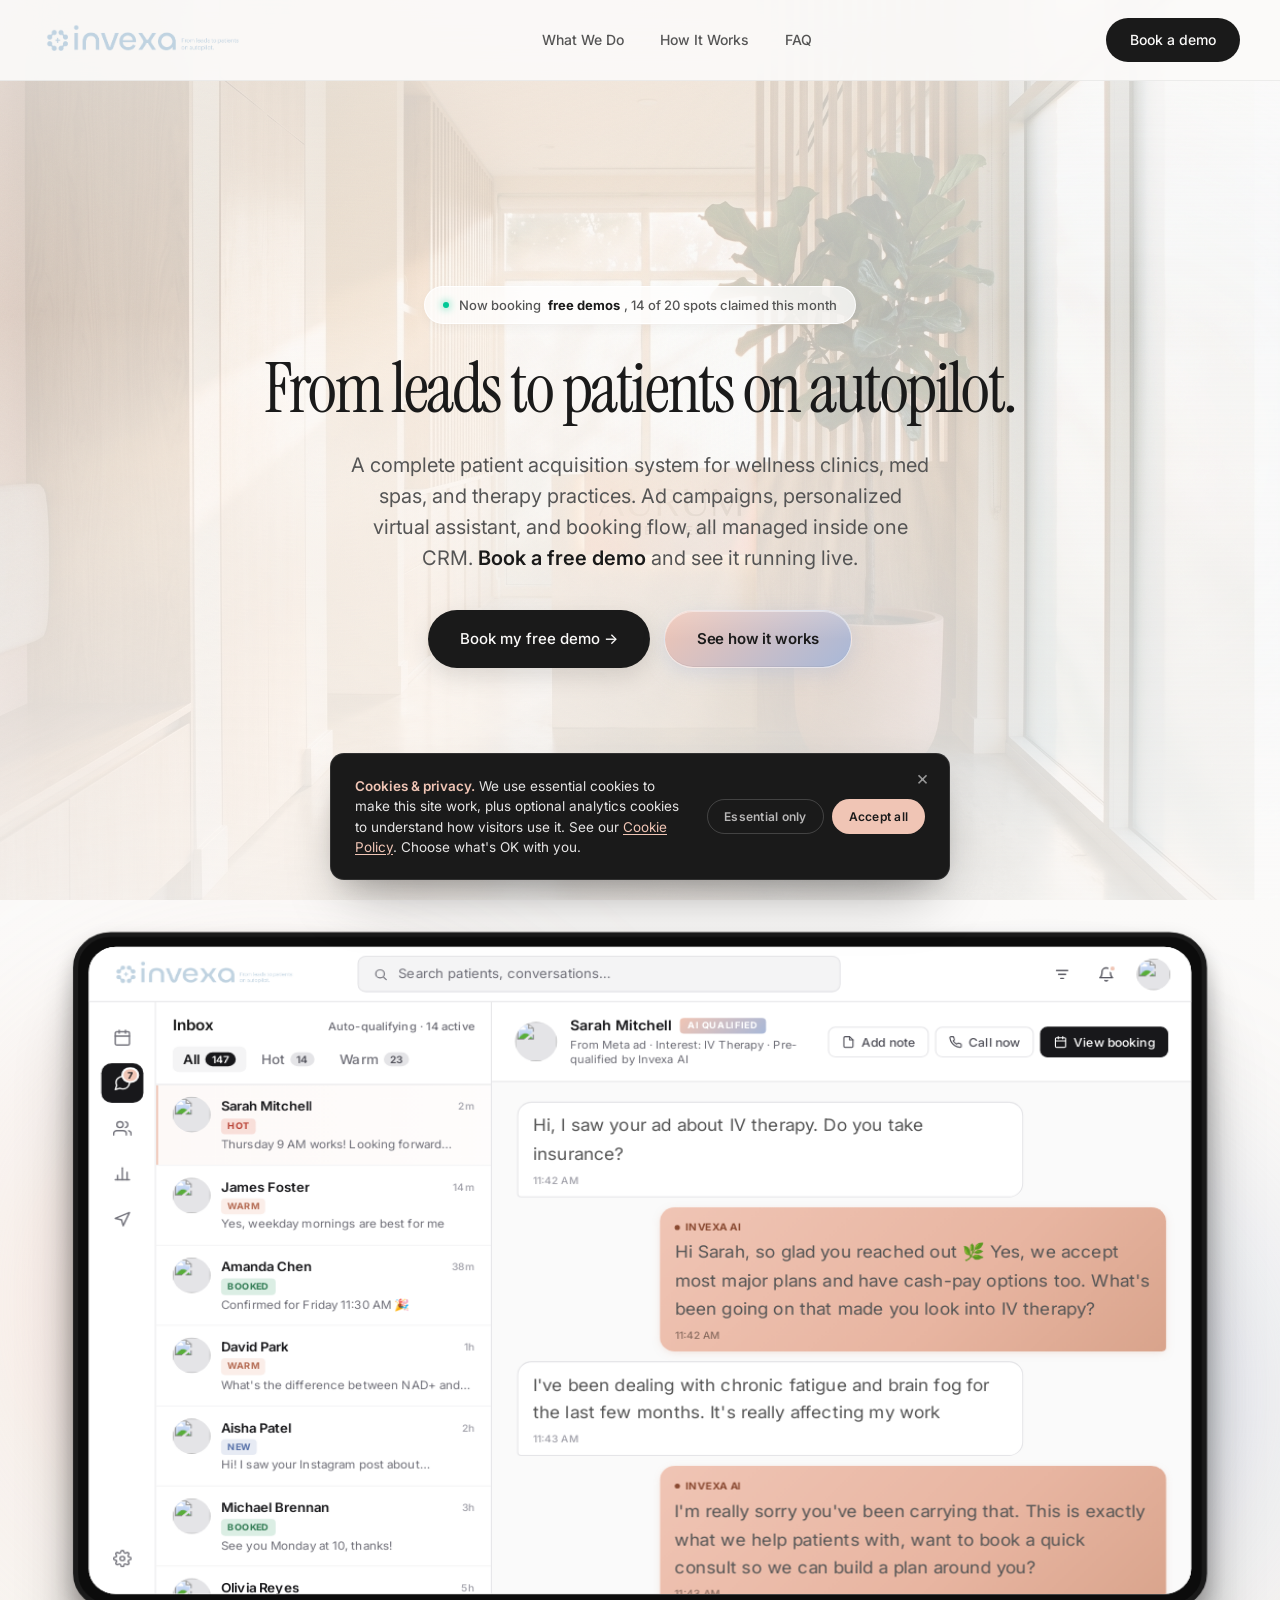
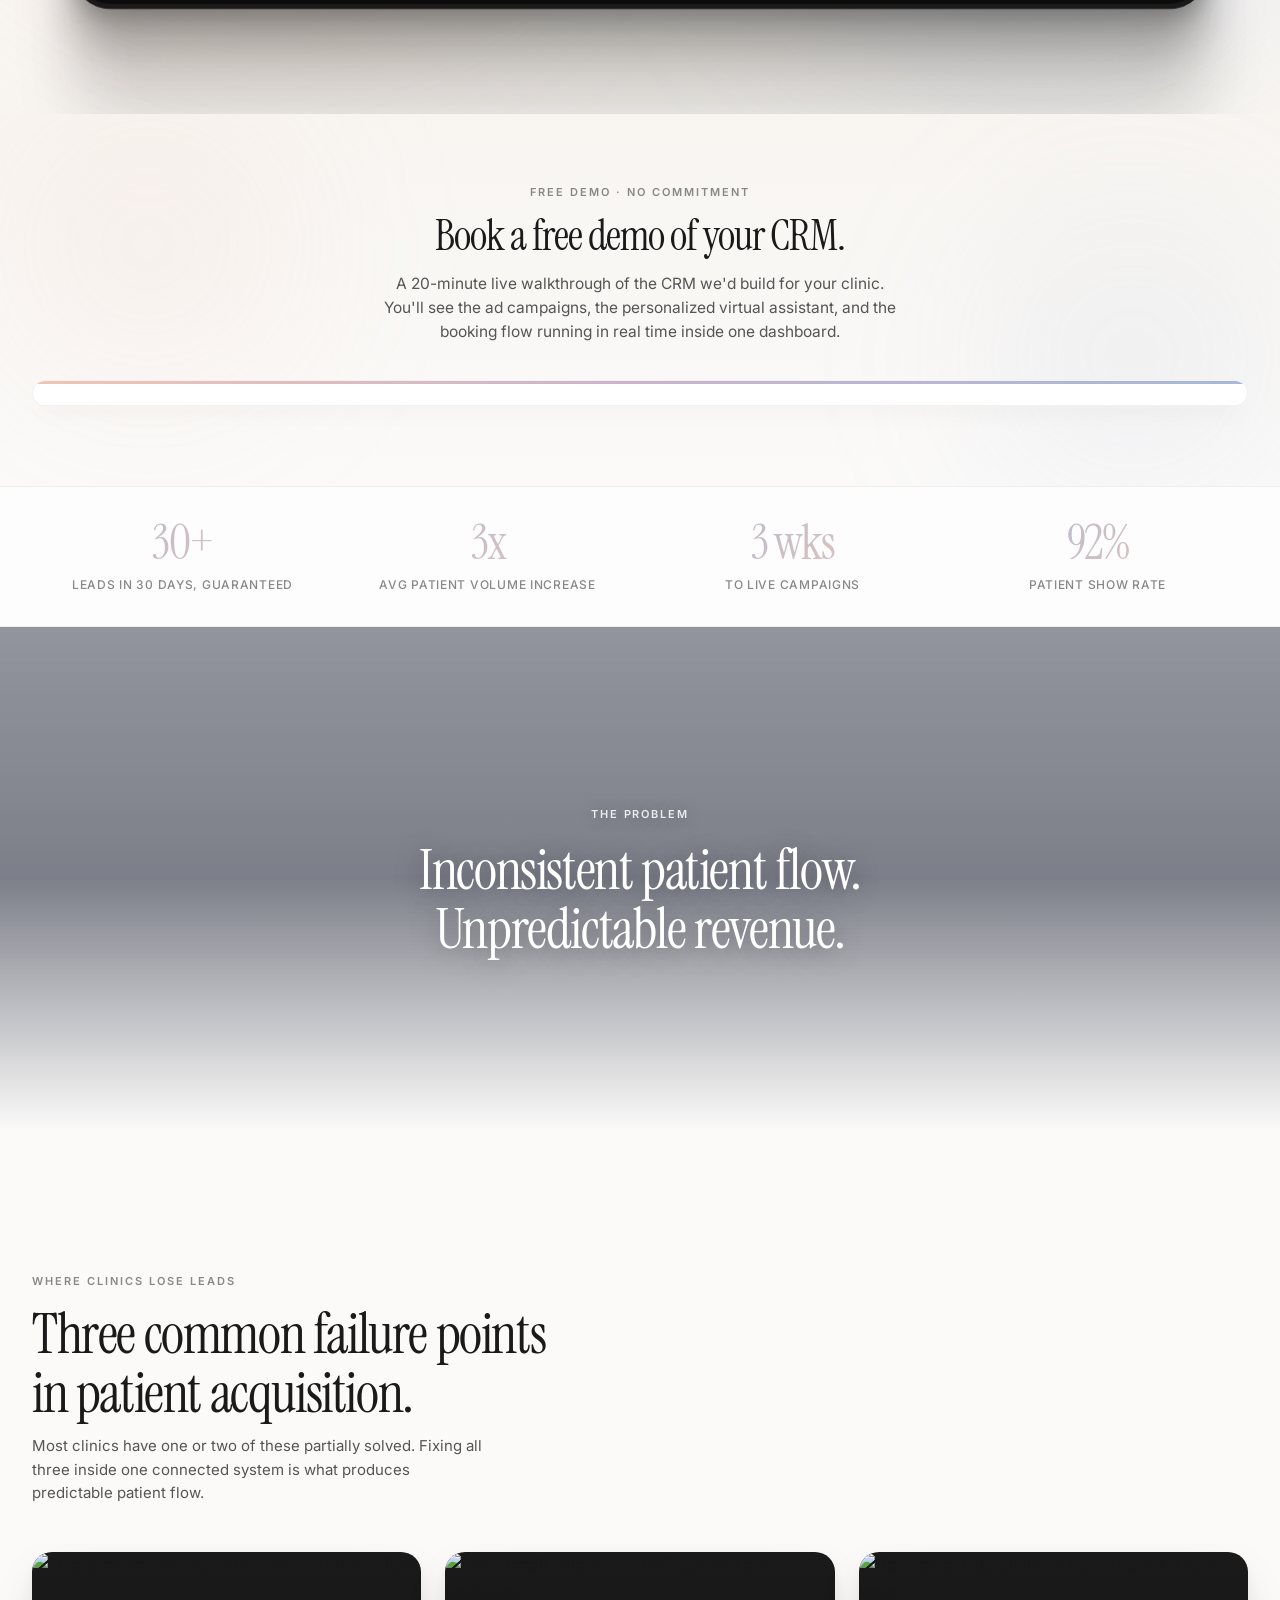
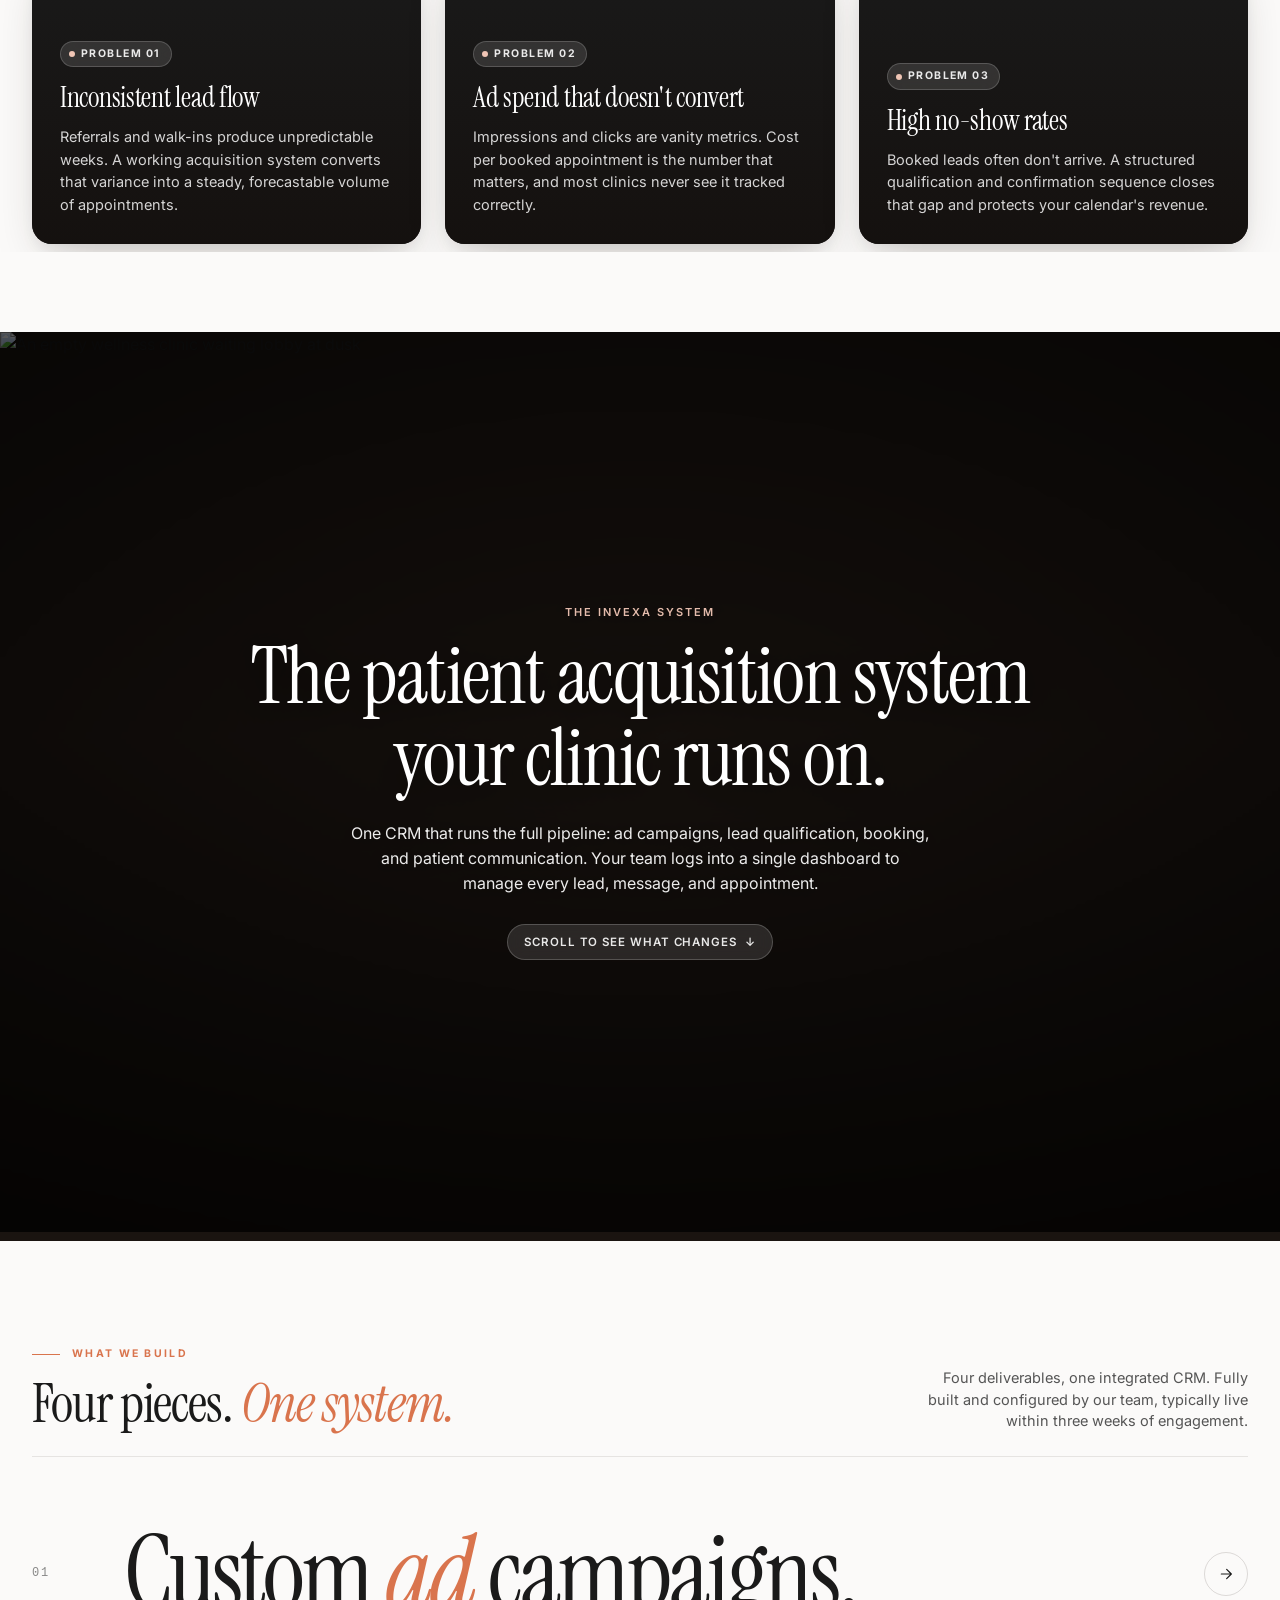
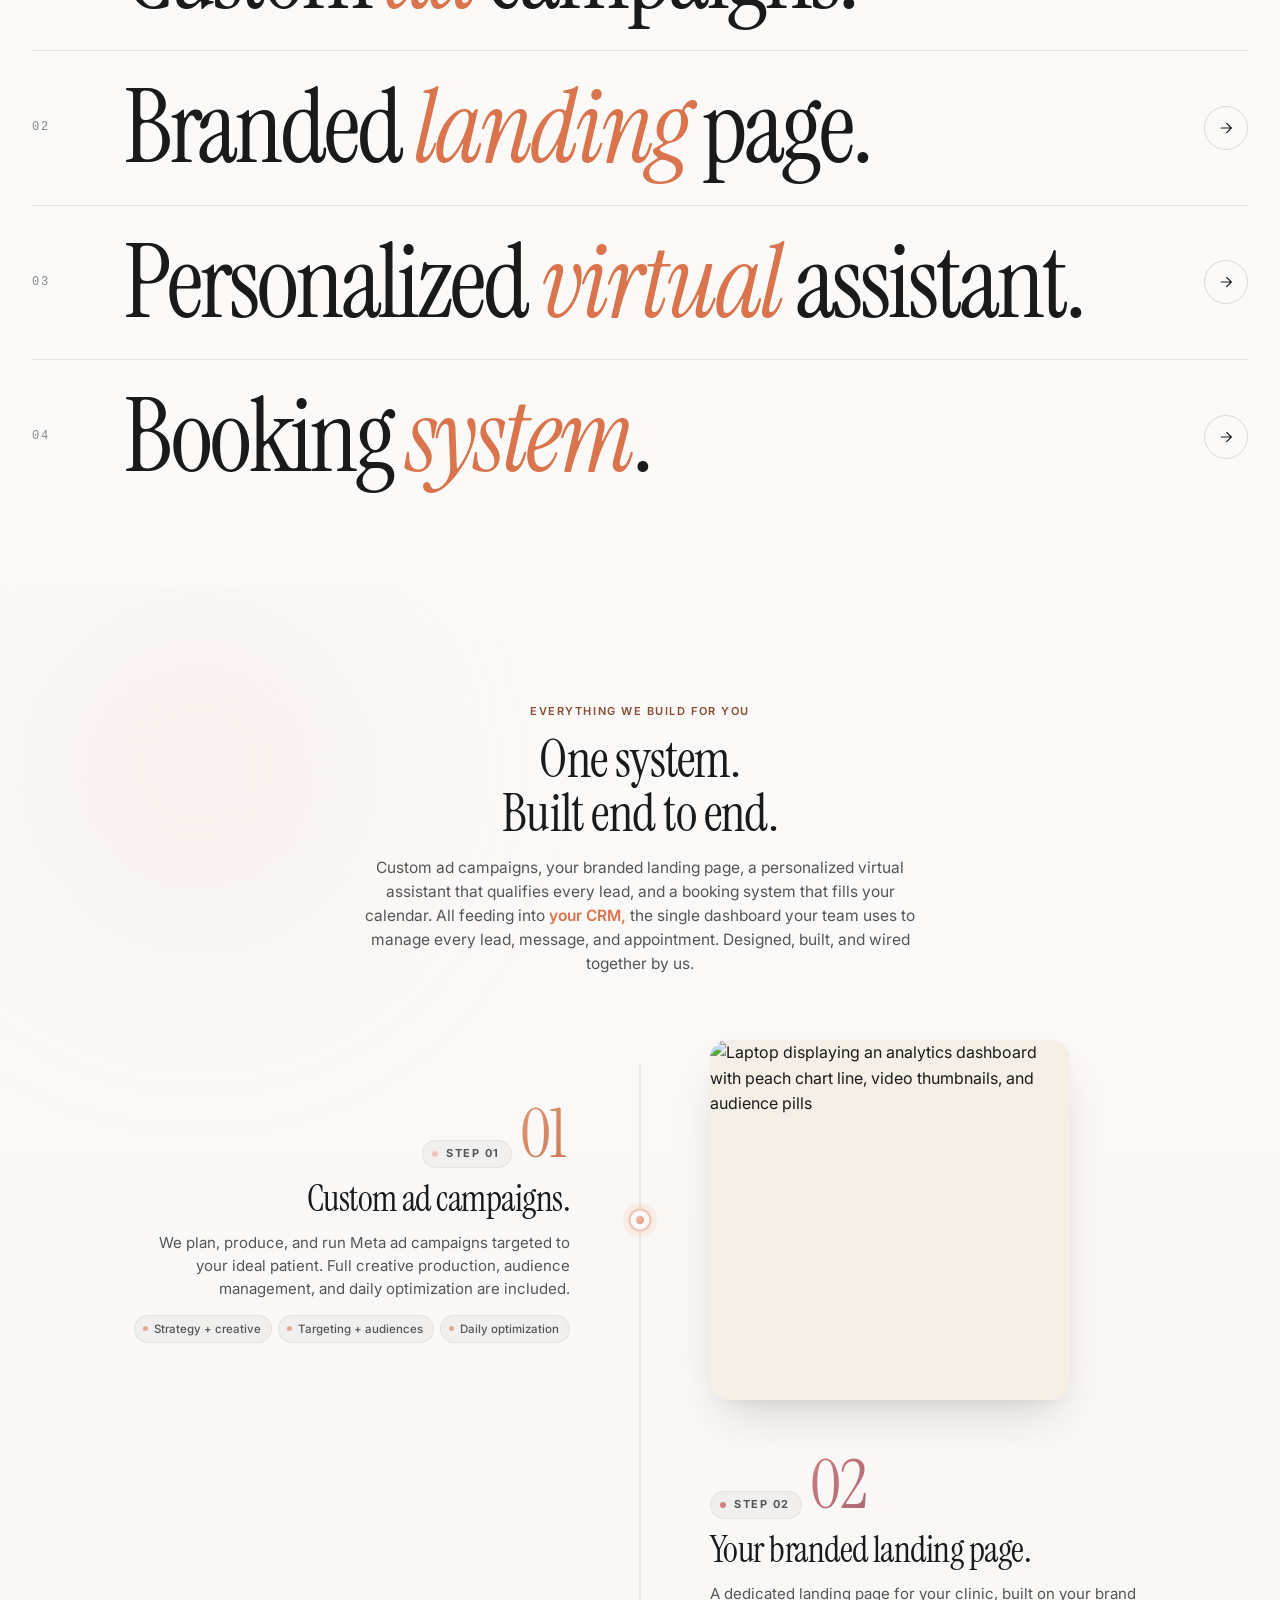
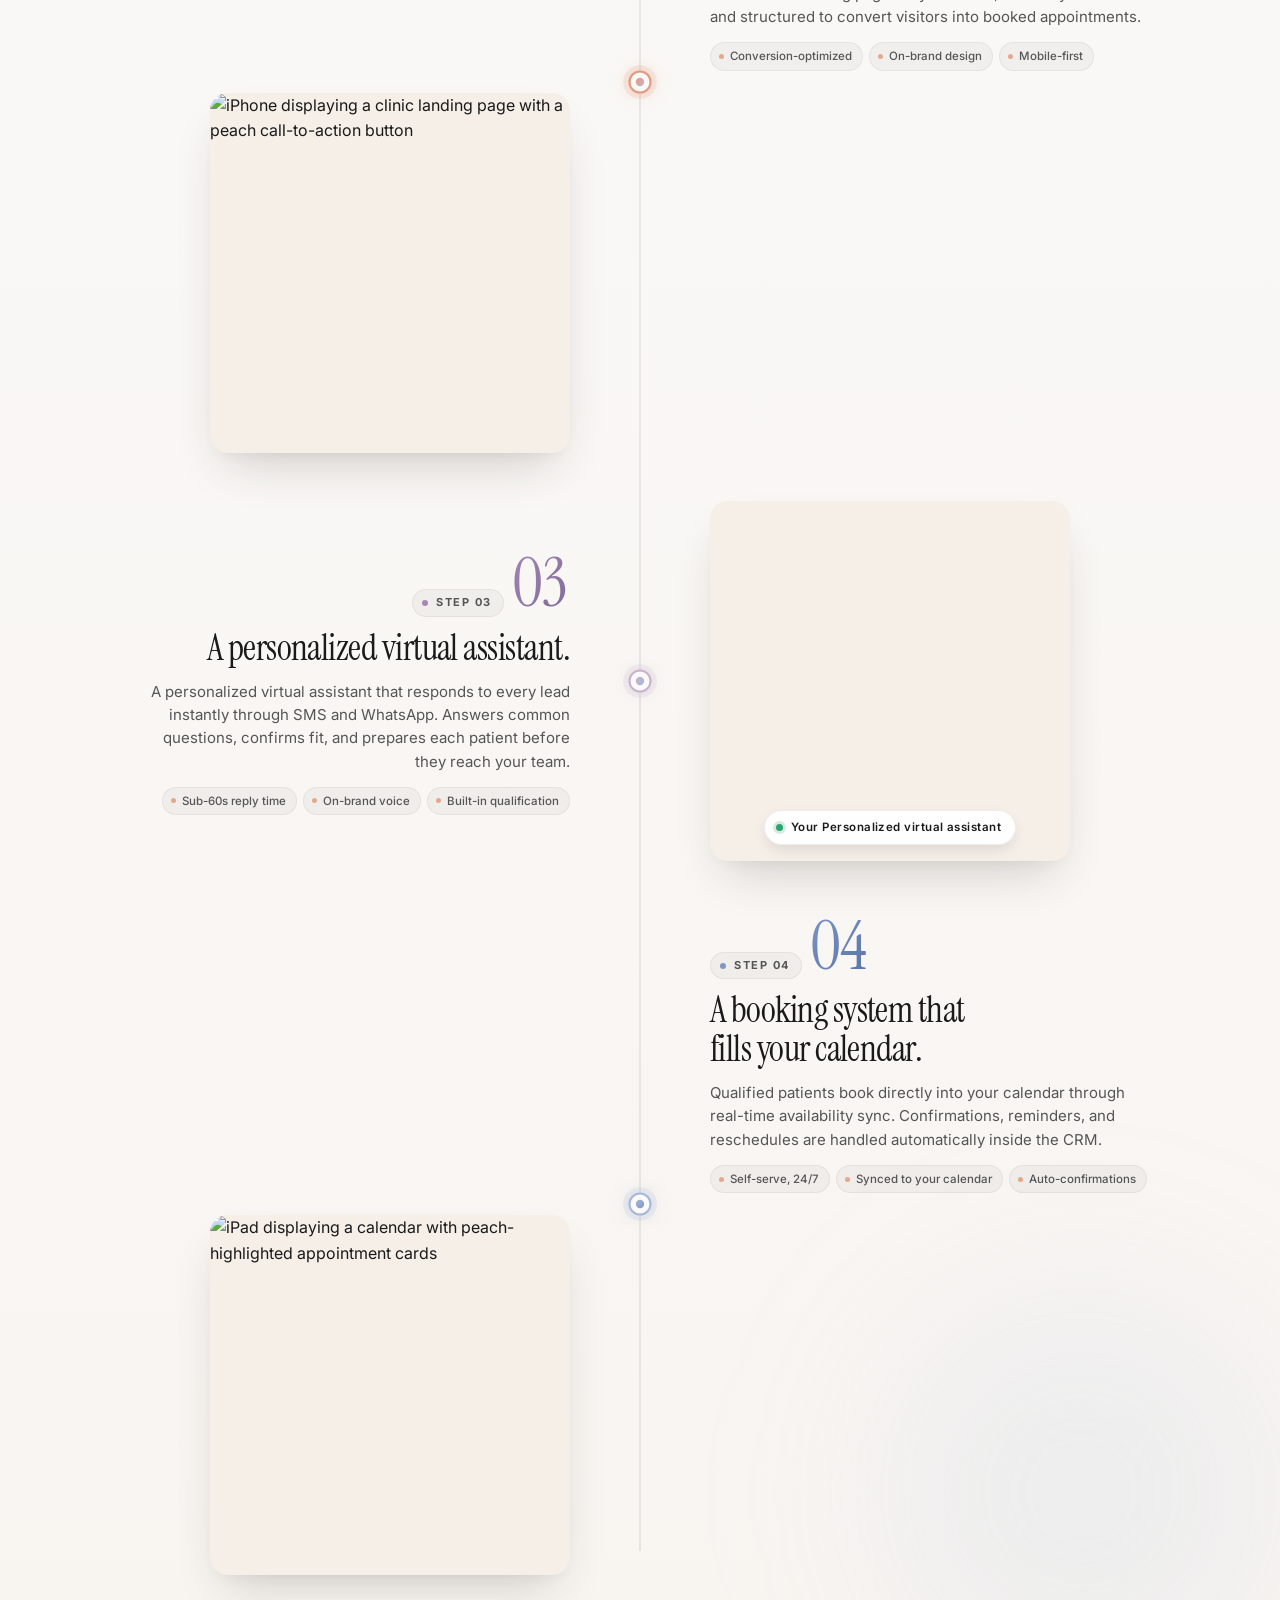
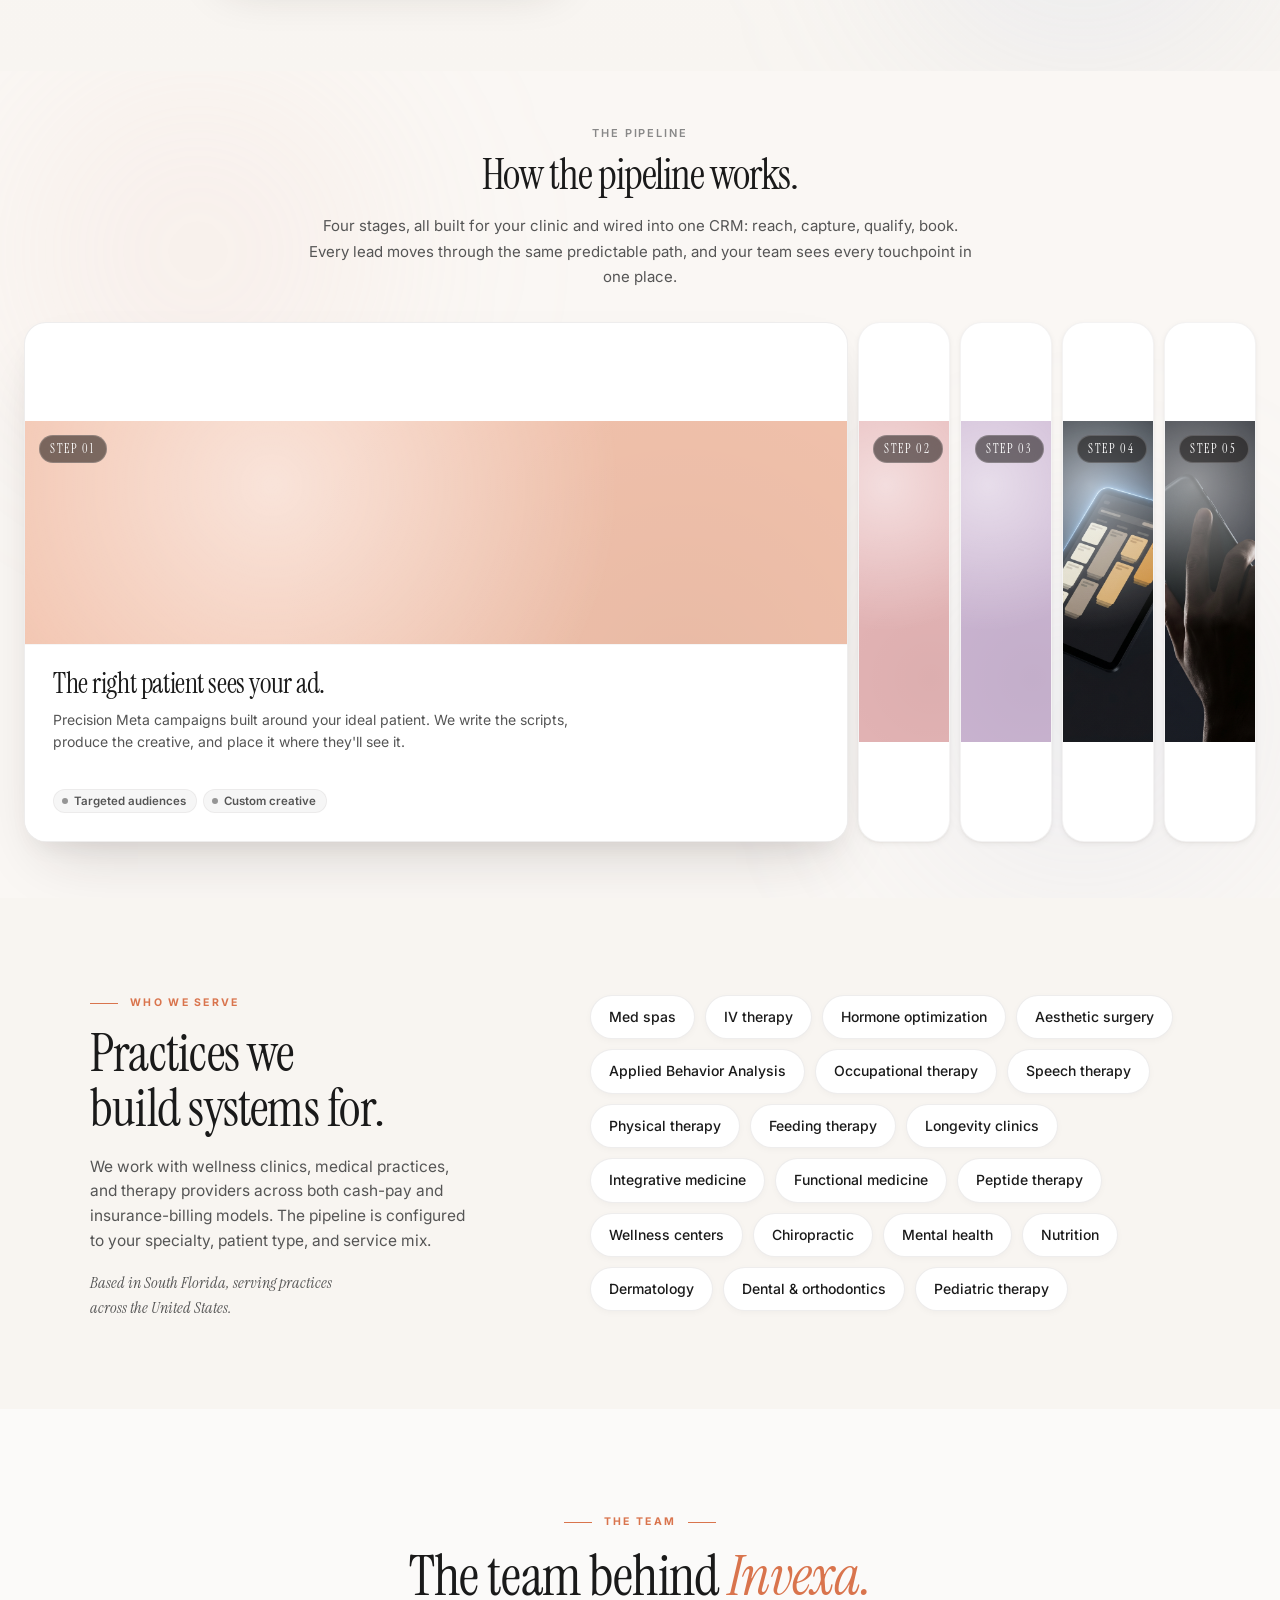
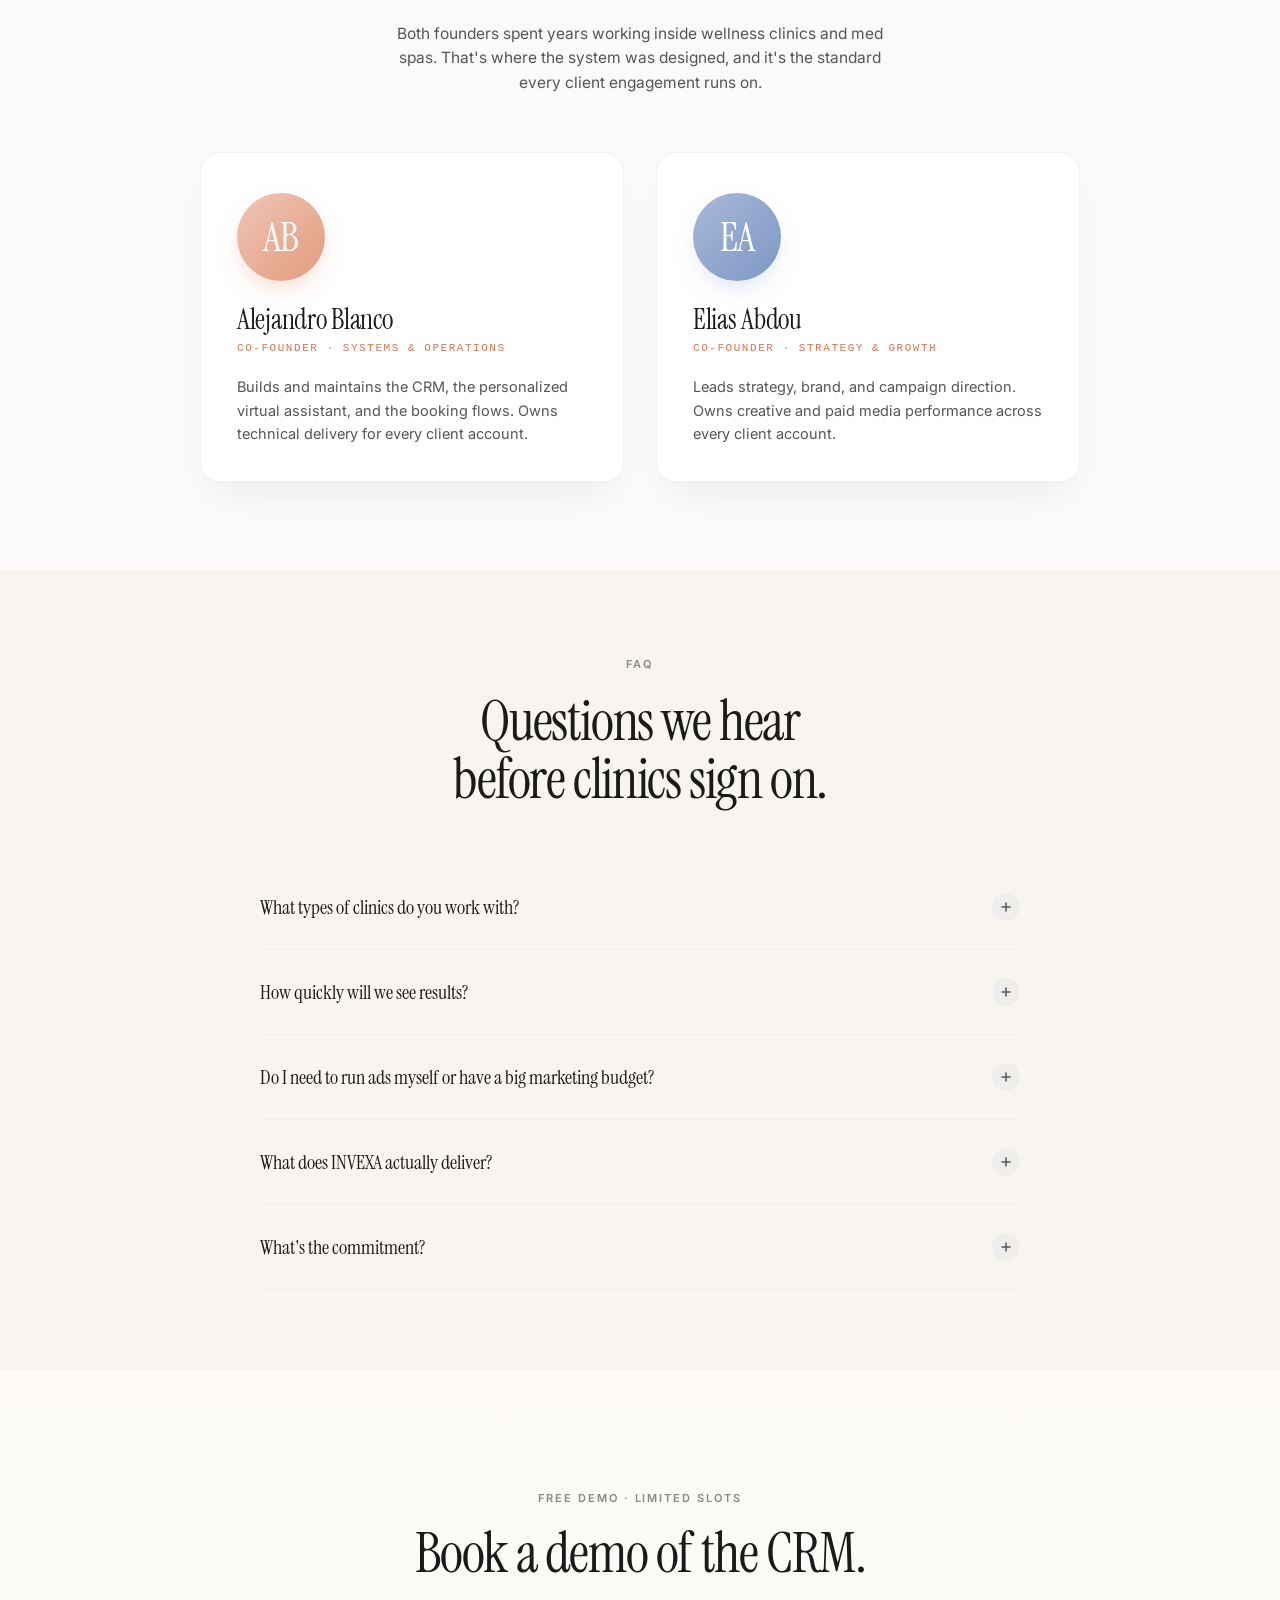
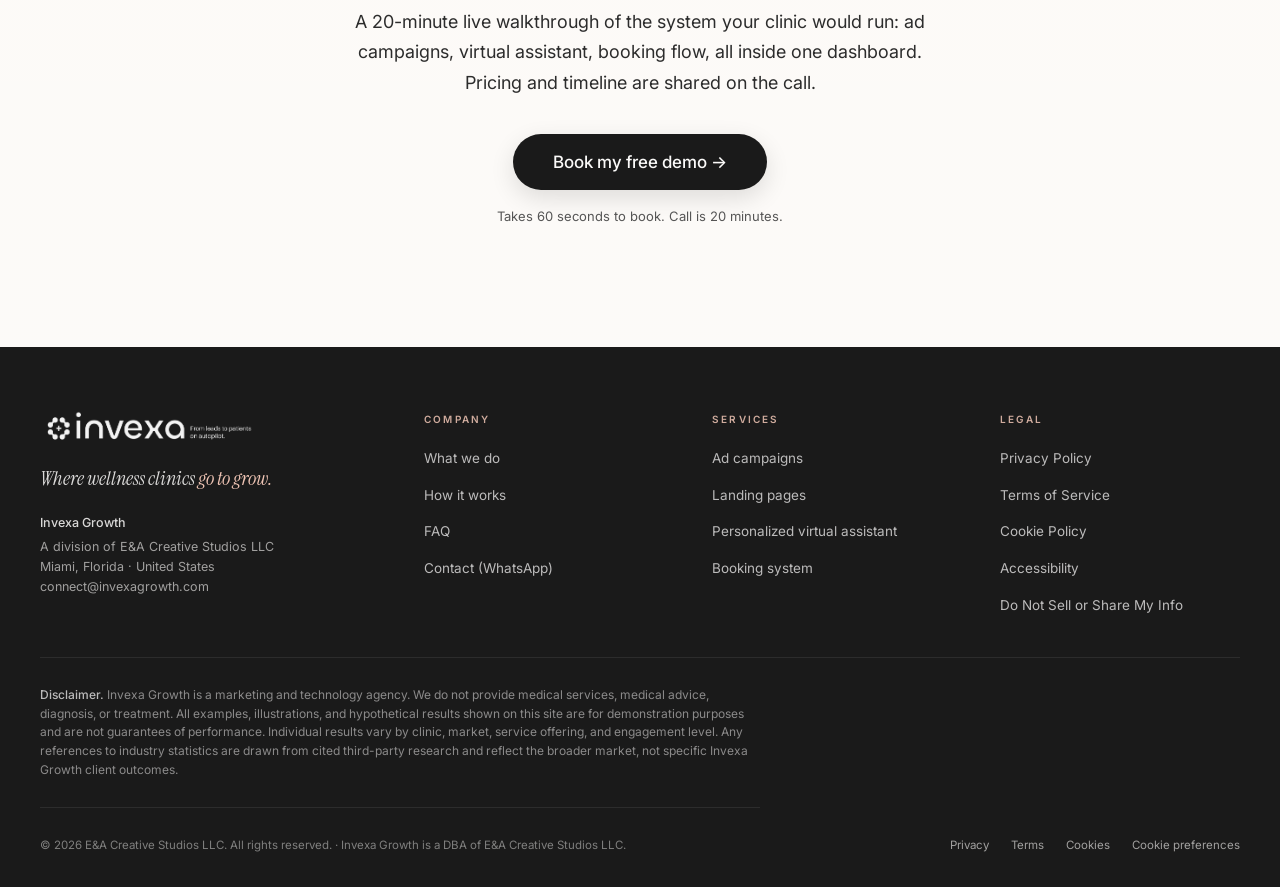
==== commit 1fc4d5ef: "Remove Wellness Clinic Patient Growth Checklist lead magnet + modal - Deleted <section class='lead-m" ====
--- a/index.html
+++ b/index.html
@@ -4890,50 +4890,6 @@
     </div>
   </section>
 
-  <!-- LEAD MAGNET -->
-  <section class="section lead-magnet">
-    <div class="container">
-      <div class="lead-magnet-inner">
-        <div class="lead-magnet-copy">
-          <span class="section-label fade-up">Free Resource</span>
-          <h2 class="fade-up">The Wellness Clinic<br>Patient Growth Checklist.</h2>
-          <p class="fade-up">12 things every high-growth wellness clinic has locked in before they scale. Most clinics are missing at least 6. This checklist has helped clinics identify exactly where their patient pipeline is leaking, and plug it.</p>
-          <div class="lead-magnet-cta fade-up">
-            <button class="btn-primary" onclick="openModal()">View the Checklist →</button>
-            <span class="lead-magnet-note">No download required. Instant access.</span>
-          </div>
-        </div>
-        <div class="checklist-card fade-up">
-          <div class="checklist-title">12-Point Checklist Preview</div>
-          <div class="check-item">
-            <div class="check-box"><svg width="10" height="8" viewBox="0 0 10 8" fill="none"><path d="M1 4l3 3 5-6" stroke="#A8B8D8" stroke-width="1.5" stroke-linecap="round"/></svg></div>
-            <span>Defined ideal patient avatar with 5+ qualifying attributes</span>
-          </div>
-          <div class="check-item">
-            <div class="check-box"><svg width="10" height="8" viewBox="0 0 10 8" fill="none"><path d="M1 4l3 3 5-6" stroke="#A8B8D8" stroke-width="1.5" stroke-linecap="round"/></svg></div>
-            <span>Active pixel tracking on all intake and booking pages</span>
-          </div>
-          <div class="check-item">
-            <div class="check-box"><svg width="10" height="8" viewBox="0 0 10 8" fill="none"><path d="M1 4l3 3 5-6" stroke="#A8B8D8" stroke-width="1.5" stroke-linecap="round"/></svg></div>
-            <span>SMS-first follow-up within 5 minutes of lead capture</span>
-          </div>
-          <div class="check-item">
-            <div class="check-box"><svg width="10" height="8" viewBox="0 0 10 8" fill="none"><path d="M1 4l3 3 5-6" stroke="#A8B8D8" stroke-width="1.5" stroke-linecap="round"/></svg></div>
-            <span>3-touch confirmation sequence before every appointment</span>
-          </div>
-          <div class="check-item">
-            <div class="check-box"><svg width="10" height="8" viewBox="0 0 10 8" fill="none"><path d="M1 4l3 3 5-6" stroke="#A8B8D8" stroke-width="1.5" stroke-linecap="round"/></svg></div>
-            <span>Lifetime value calculation for each service tier</span>
-          </div>
-          <div class="check-item">
-            <div class="check-box"><svg width="10" height="8" viewBox="0 0 10 8" fill="none"><path d="M1 4l3 3 5-6" stroke="#A8B8D8" stroke-width="1.5" stroke-linecap="round"/></svg></div>
-            <span>Weekly cost-per-acquisition tracking by channel</span>
-          </div>
-        </div>
-      </div>
-    </div>
-  </section>
-
   <!-- FAQ -->
   <section class="section faq" id="faq">
     <div class="container">
@@ -5184,36 +5140,6 @@
     })();
   </script>
 
-  <!-- MODAL -->
-  <div class="modal-overlay" id="modalOverlay" role="dialog" aria-modal="true">
-    <div class="modal">
-      <button class="modal-close" onclick="closeModal()">&times;</button>
-      <div class="modal-body">
-      <div class="modal-badge"><span class="badge"><span class="badge-dot"></span>Free Resource</span></div>
-      <h2 style="font-family:'Instrument Serif',serif; font-weight:400;">The 12-Point Wellness Clinic<br>Patient Growth Checklist</h2>
-      <p>Every high-performing wellness clinic has these locked in before they scale. Audit yourself honestly, most clinics are missing at least 6.</p>
-      <div class="modal-checklist">
-        <div class="modal-check"><div class="modal-check-num">1</div><div class="modal-check-text"><strong>Defined Ideal Patient Avatar</strong>5+ qualifying attributes that separate your best patients from time-wasters.</div></div>
-        <div class="modal-check"><div class="modal-check-num">2</div><div class="modal-check-text"><strong>Active Pixel Tracking</strong>Meta and Google pixels live on your site, intake forms, and booking confirmation pages.</div></div>
-        <div class="modal-check"><div class="modal-check-num">3</div><div class="modal-check-text"><strong>SMS Follow-Up in Under 5 Minutes</strong>First contact speed is the single biggest driver of lead conversion in wellness medicine.</div></div>
-        <div class="modal-check"><div class="modal-check-num">4</div><div class="modal-check-text"><strong>3-Touch Appointment Confirmation</strong>Phone, SMS, and email confirmation cadence that cuts no-shows below 10%.</div></div>
-        <div class="modal-check"><div class="modal-check-num">5</div><div class="modal-check-text"><strong>Lifetime Value by Service Tier</strong>Know exactly what each patient type is worth, so you know how much to spend to acquire one.</div></div>
-        <div class="modal-check"><div class="modal-check-num">6</div><div class="modal-check-text"><strong>Weekly CPA Tracking by Channel</strong>Cost-per-acquisition tracked separately for every ad platform and campaign.</div></div>
-        <div class="modal-check"><div class="modal-check-num">7</div><div class="modal-check-text"><strong>Pre-Appointment Education Sequence</strong>Automated content that educates patients on your protocols before they arrive, reducing cancellations.</div></div>
-        <div class="modal-check"><div class="modal-check-num">8</div><div class="modal-check-text"><strong>Post-Visit Reactivation Flow</strong>Every patient who doesn't rebook within 30 days gets a reactivation sequence that brings them back.</div></div>
-        <div class="modal-check"><div class="modal-check-num">9</div><div class="modal-check-text"><strong>Referral Capture Mechanism</strong>A structured ask at the right moment that converts satisfied patients into your best sales team.</div></div>
-        <div class="modal-check"><div class="modal-check-num">10</div><div class="modal-check-text"><strong>Review Generation System</strong>Automated post-visit sequence that builds your 5-star presence on Google and Healthgrades.</div></div>
-        <div class="modal-check"><div class="modal-check-num">11</div><div class="modal-check-text"><strong>Membership or Subscription Offer</strong>A recurring revenue product that stabilizes your monthly income regardless of new patient volume.</div></div>
-        <div class="modal-check"><div class="modal-check-num">12</div><div class="modal-check-text"><strong>Retargeting Audiences Active</strong>Warm audiences from website visitors and video viewers being served consistent re-engagement ads.</div></div>
-      </div>
-      </div><!-- /.modal-body -->
-      <div class="modal-footer">
-        <p>Missing more than 3 of these? That's where your growth is stuck.</p>
-        <button class="btn-primary" style="width:100%; margin-top:16px; justify-content:center;" onclick="closeModal(); scrollToForm();">Let's Fix It Together →</button>
-      </div>
-    </div>
-  </div>
-
   <script>
     // Scroll animations
     const observer = new IntersectionObserver(entries => {
@@ -5288,19 +5214,6 @@
     }
     updateSpots();
     setInterval(updateSpots, 30000);
-
-    // Modal
-    const modalOverlay = document.getElementById('modalOverlay');
-    function openModal() {
-      modalOverlay.classList.add('open');
-      document.body.style.overflow = 'hidden';
-    }
-    function closeModal() {
-      modalOverlay.classList.remove('open');
-      document.body.style.overflow = '';
-    }
-    modalOverlay.addEventListener('click', e => { if (e.target === modalOverlay) closeModal(); });
-    document.addEventListener('keydown', e => { if (e.key === 'Escape' && modalOverlay.classList.contains('open')) closeModal(); });
 
     /* ===== Scroll-driven 3D tilt reveal (Aceternity ContainerScroll vanilla port) ===== */
     (function initScrollTilt(){
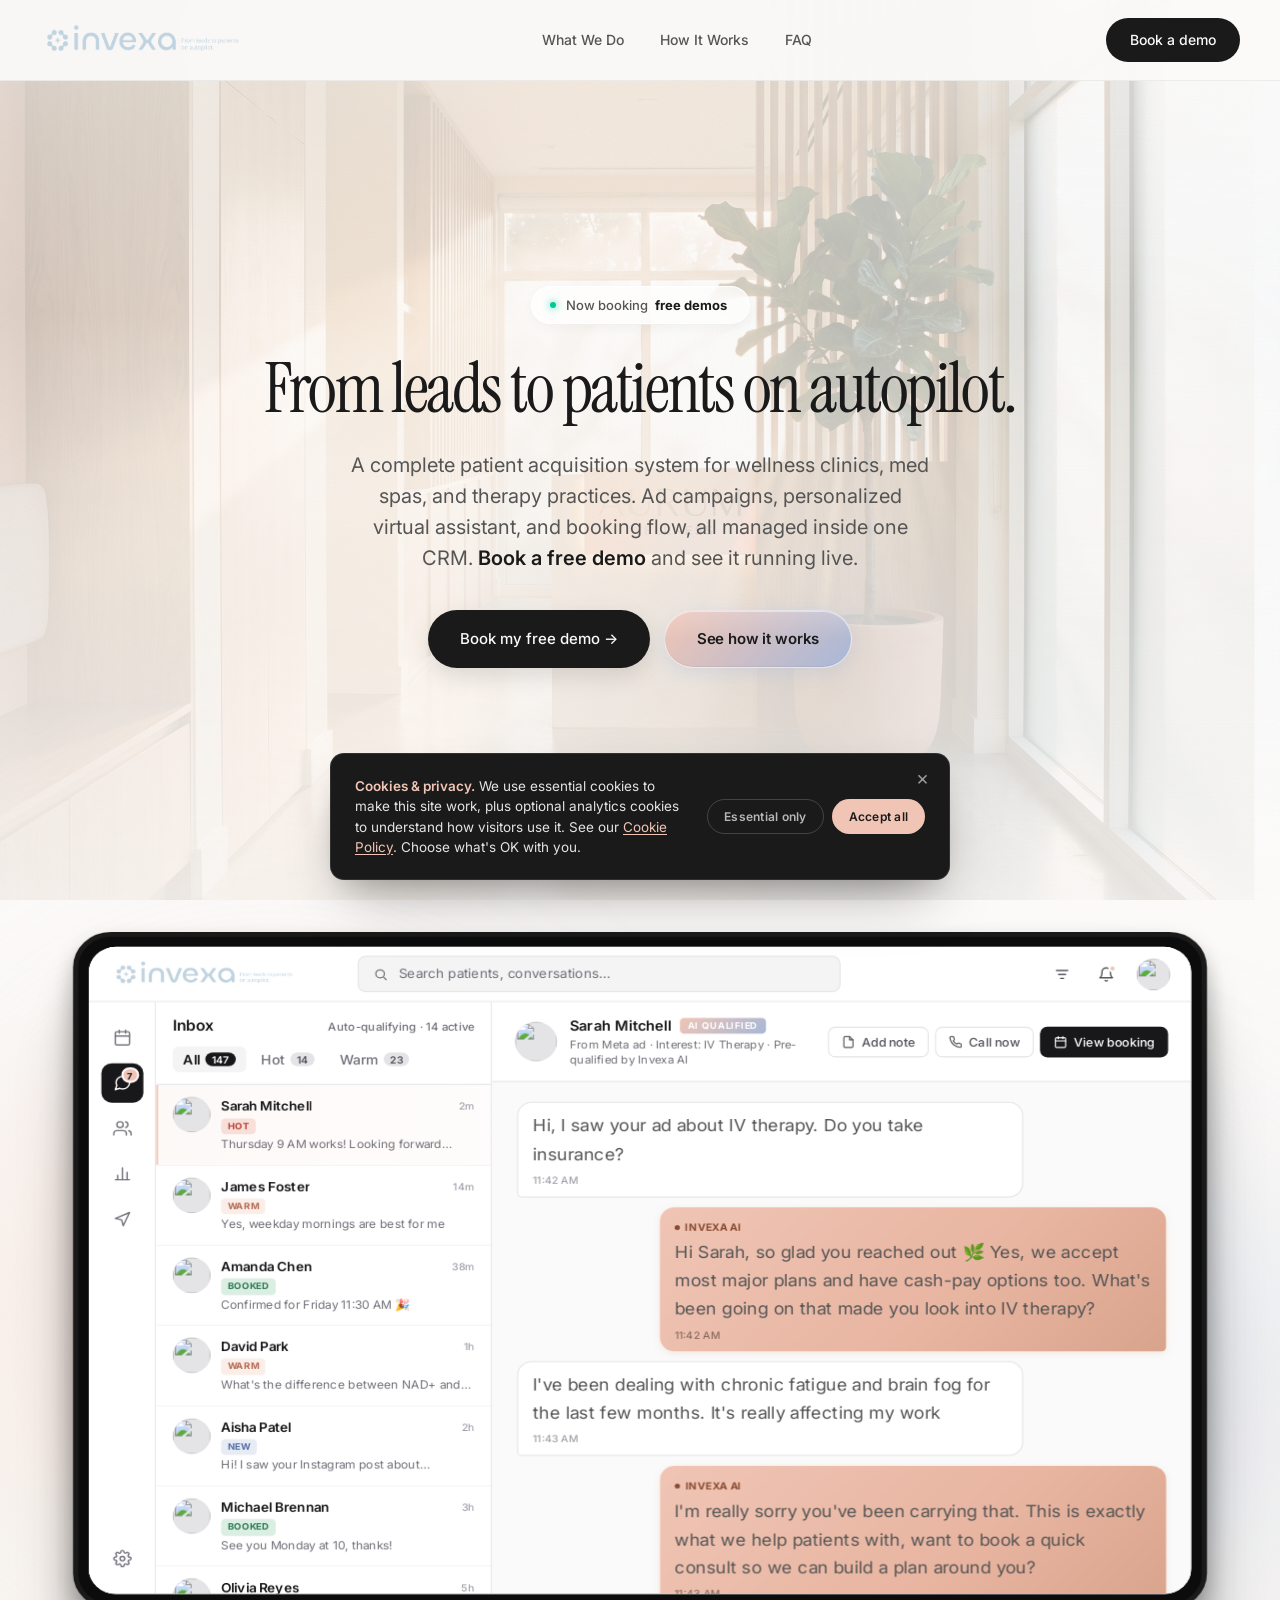
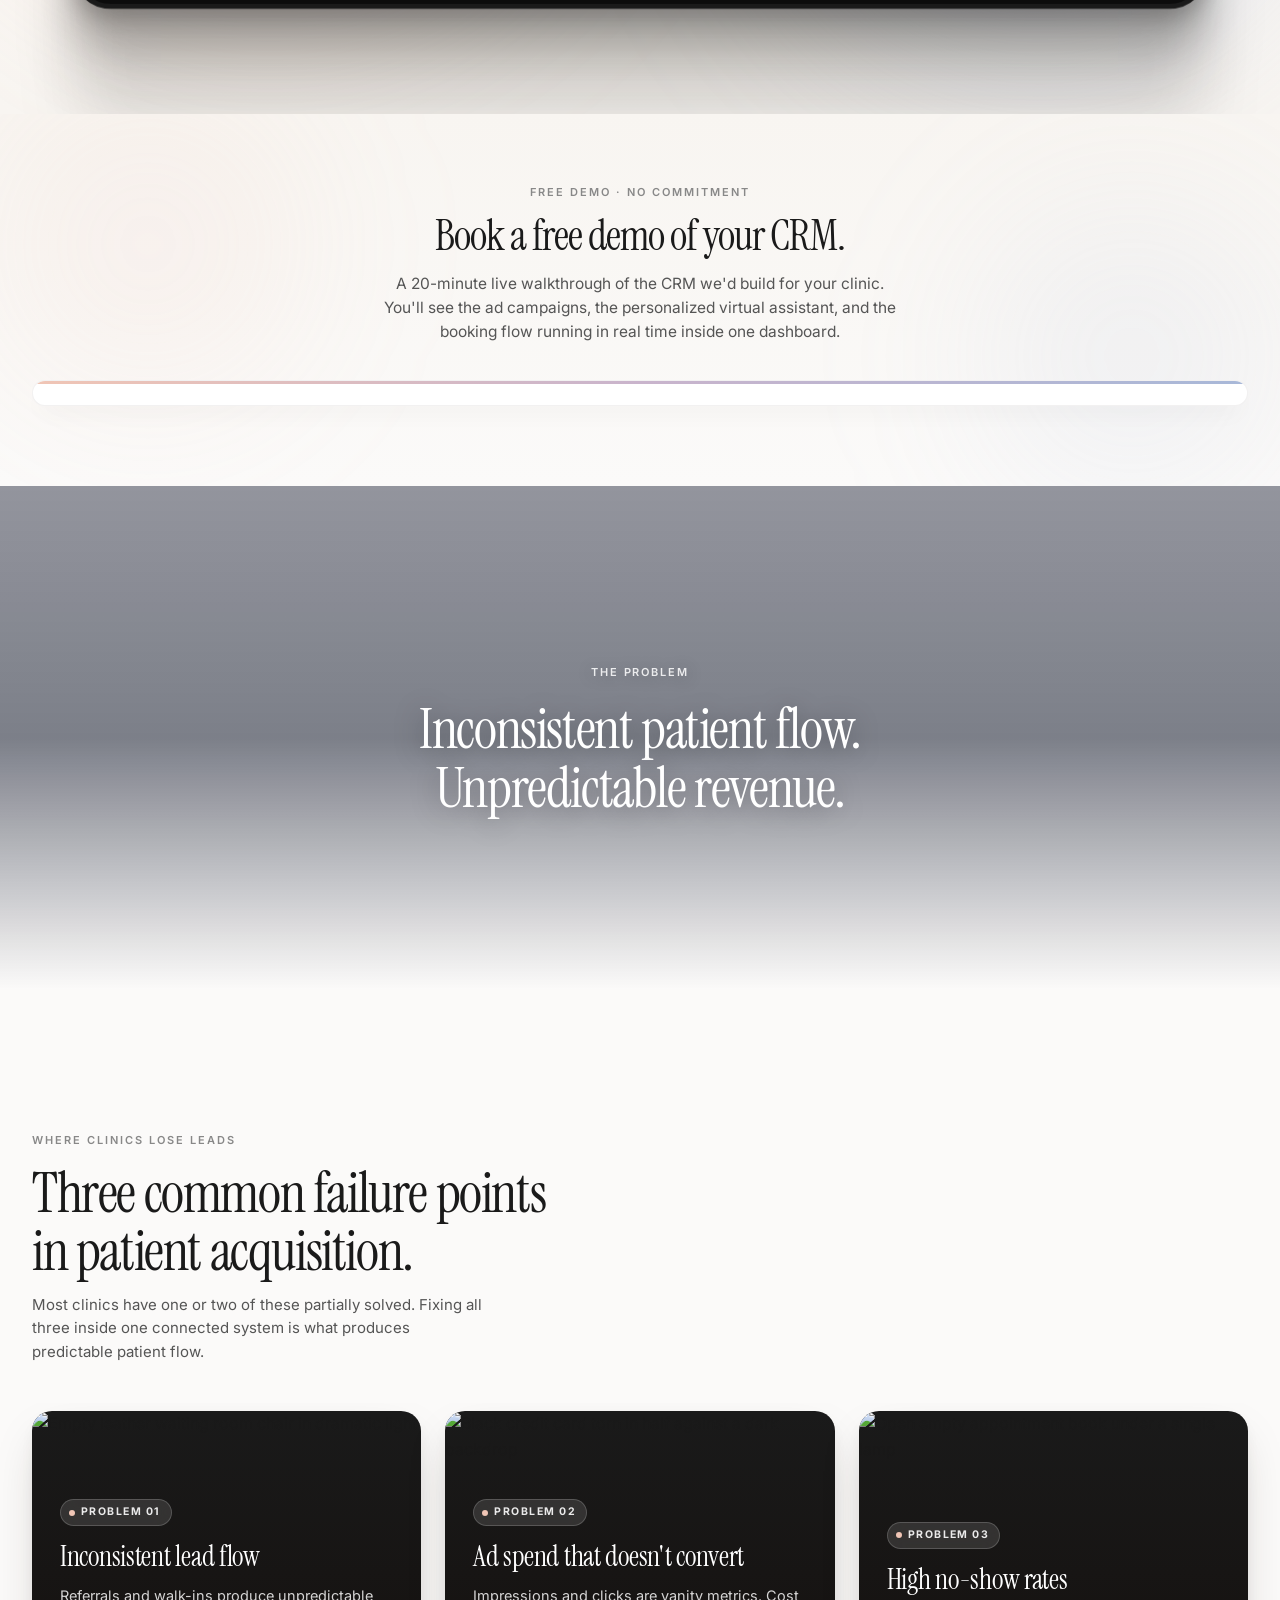
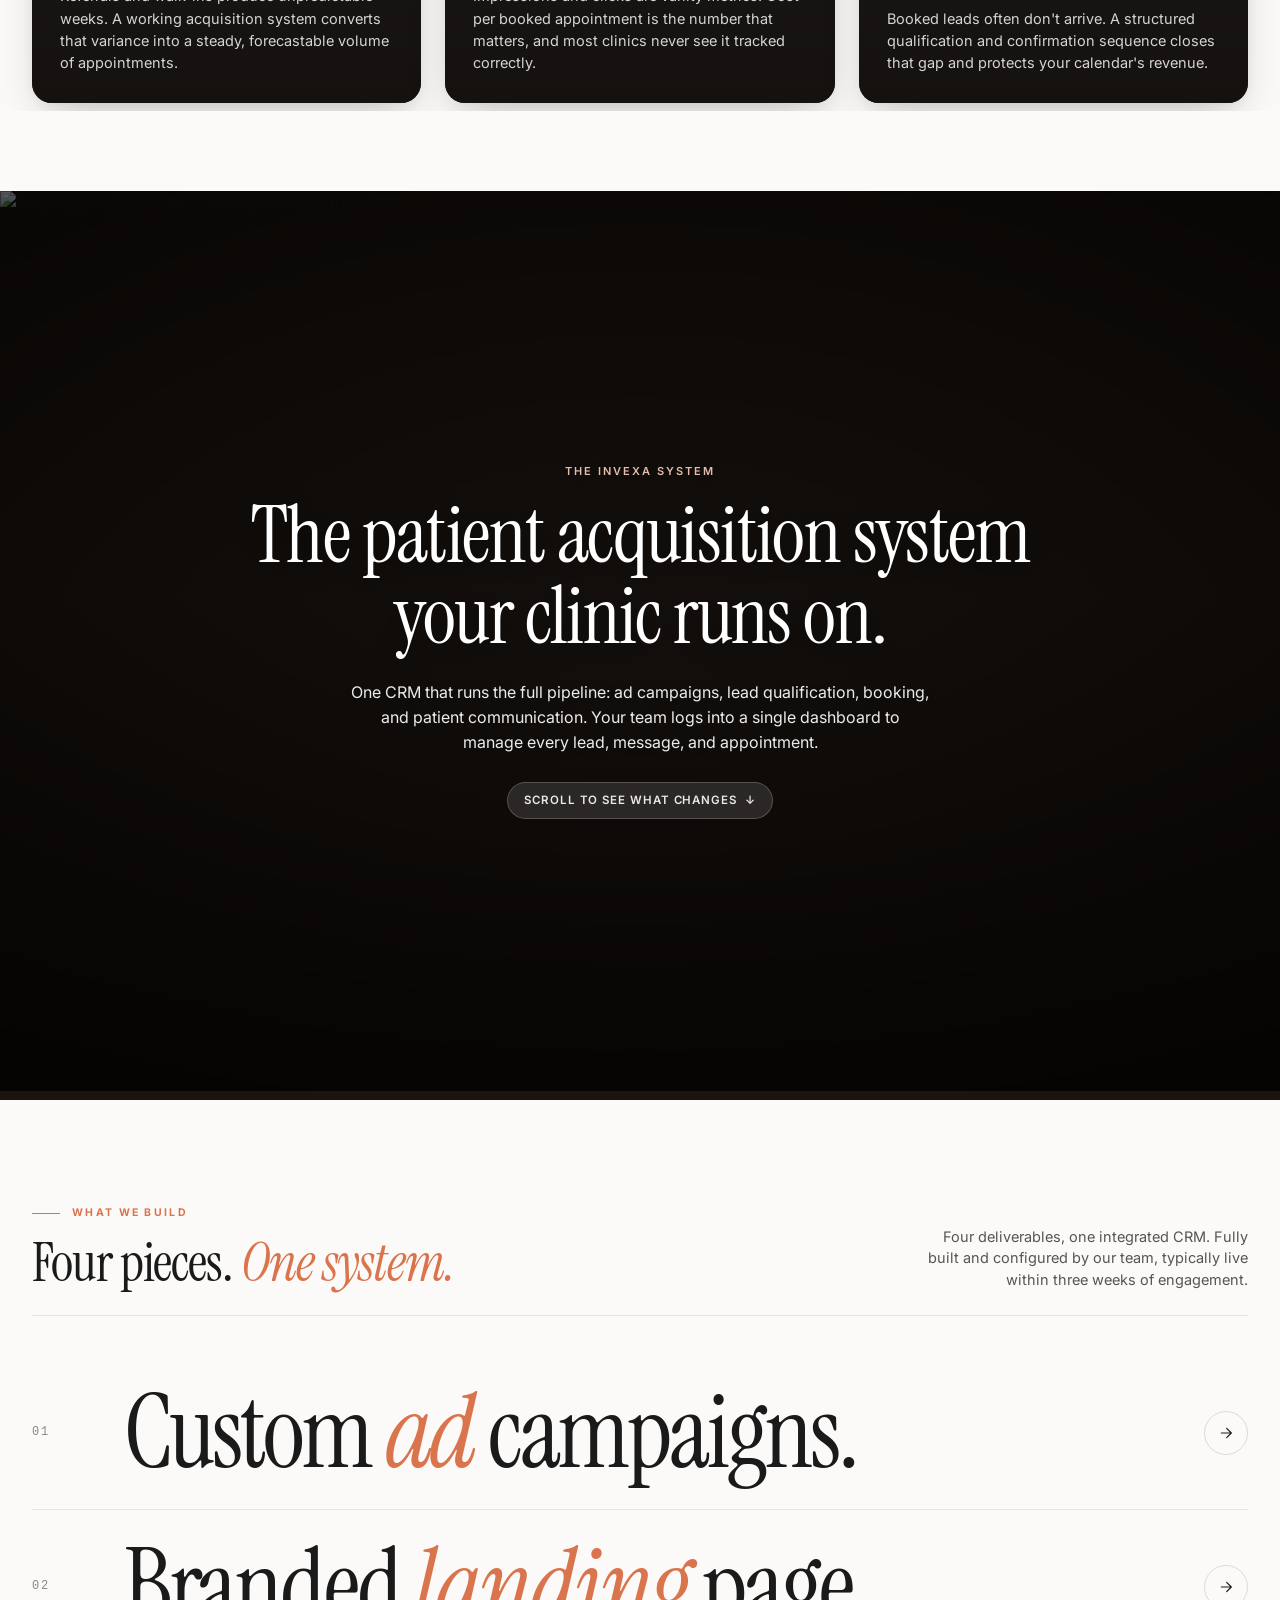
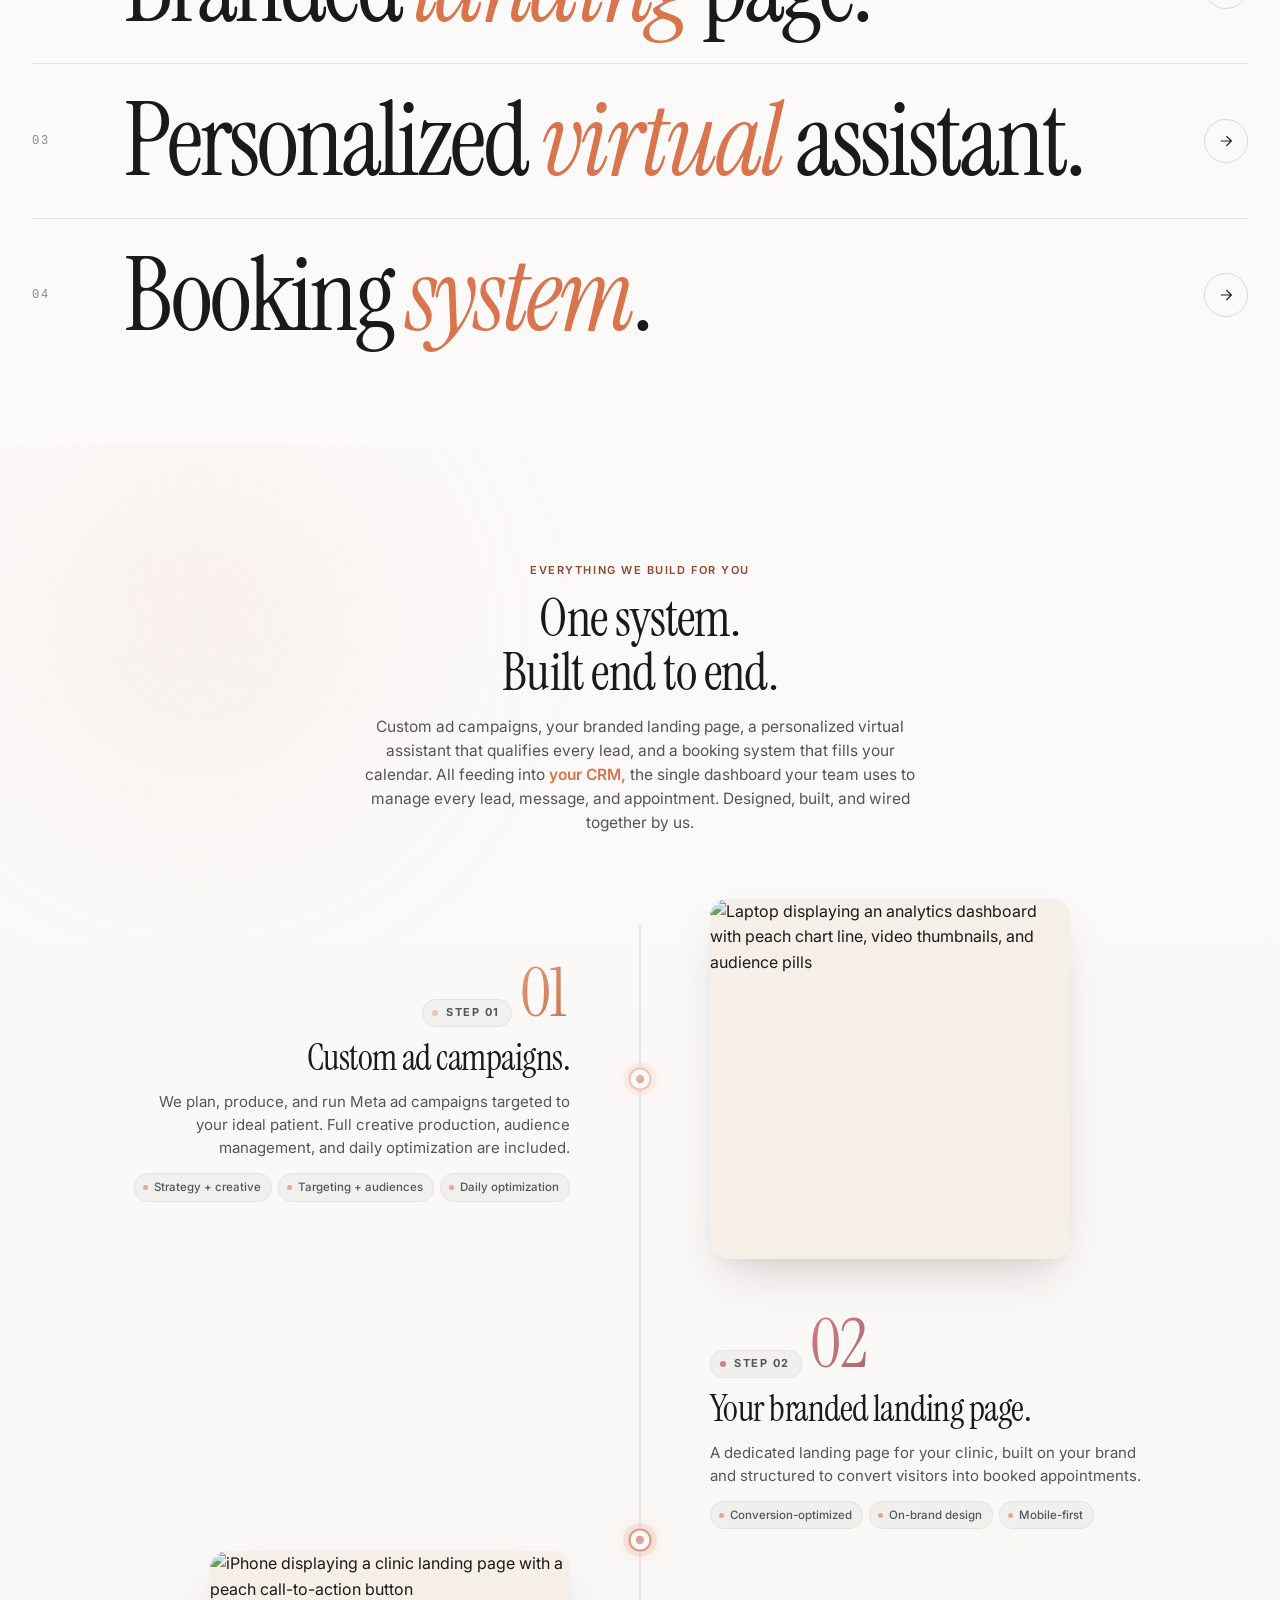
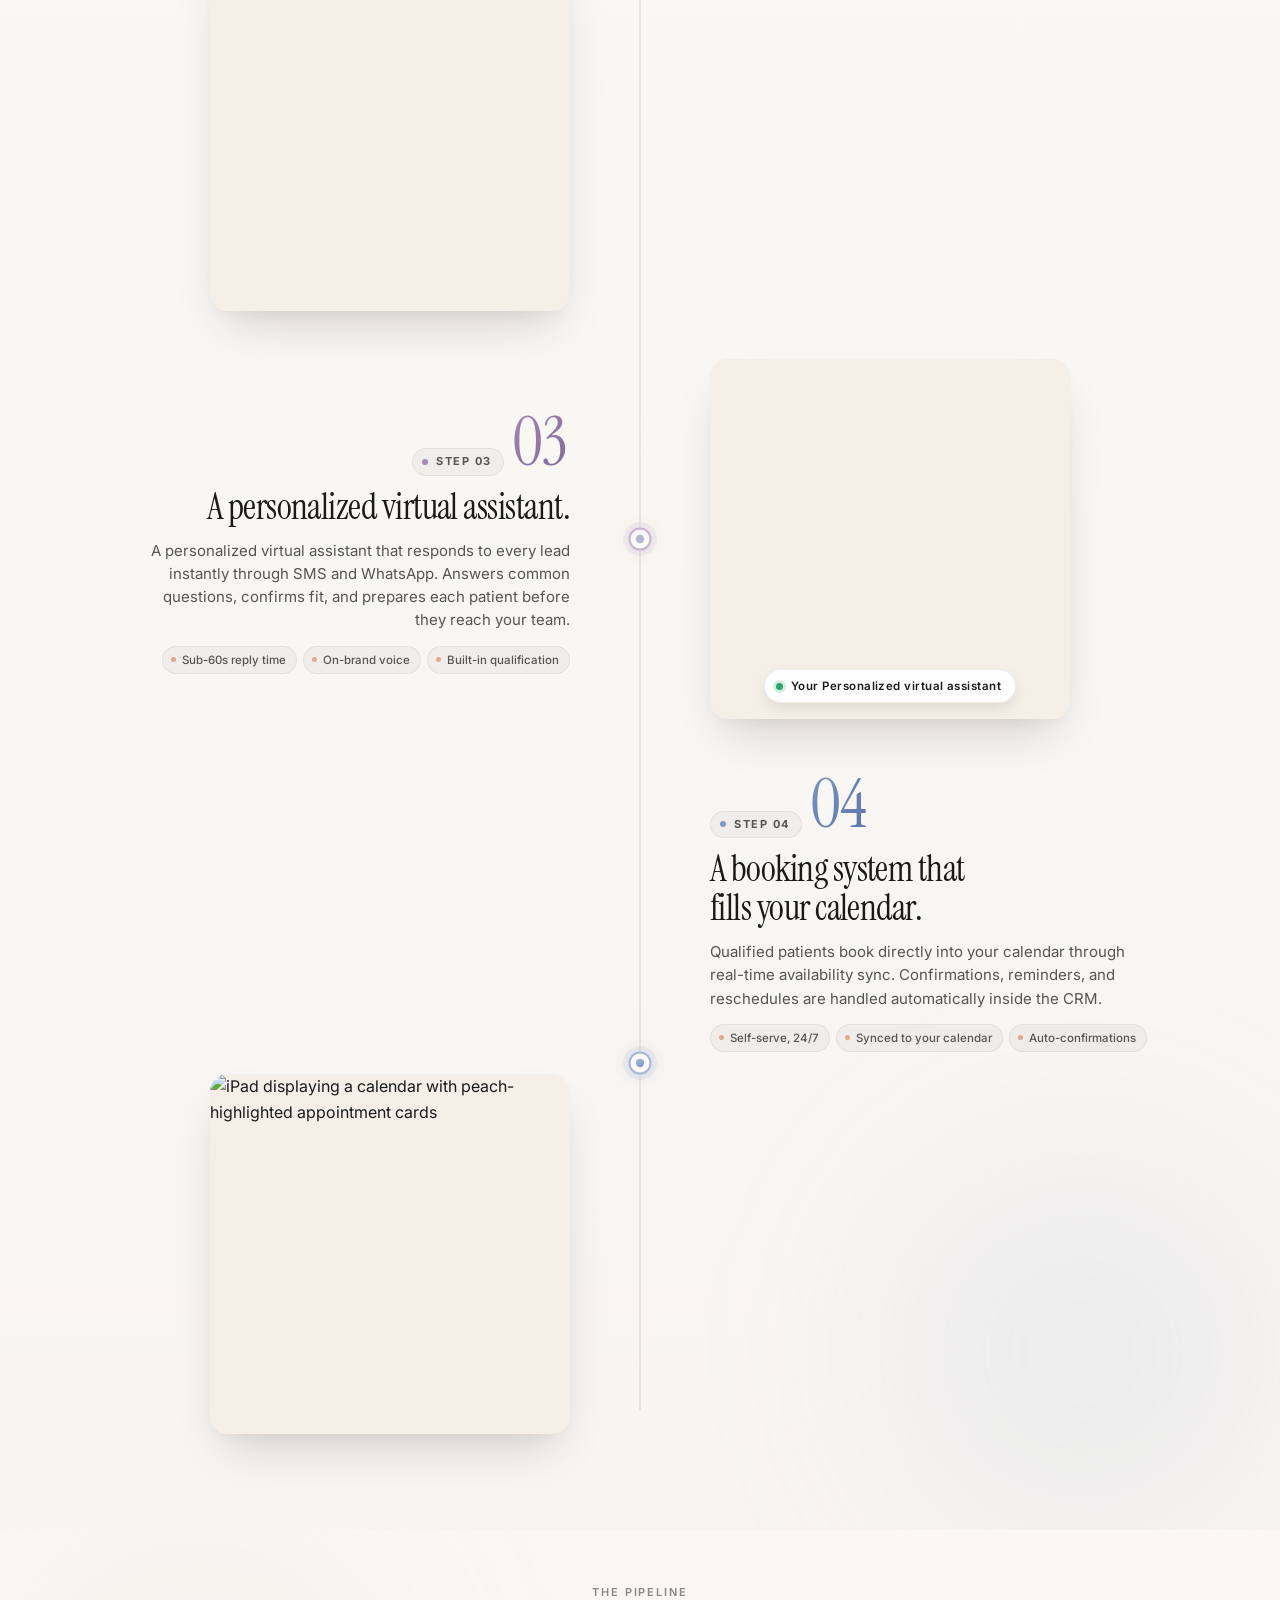
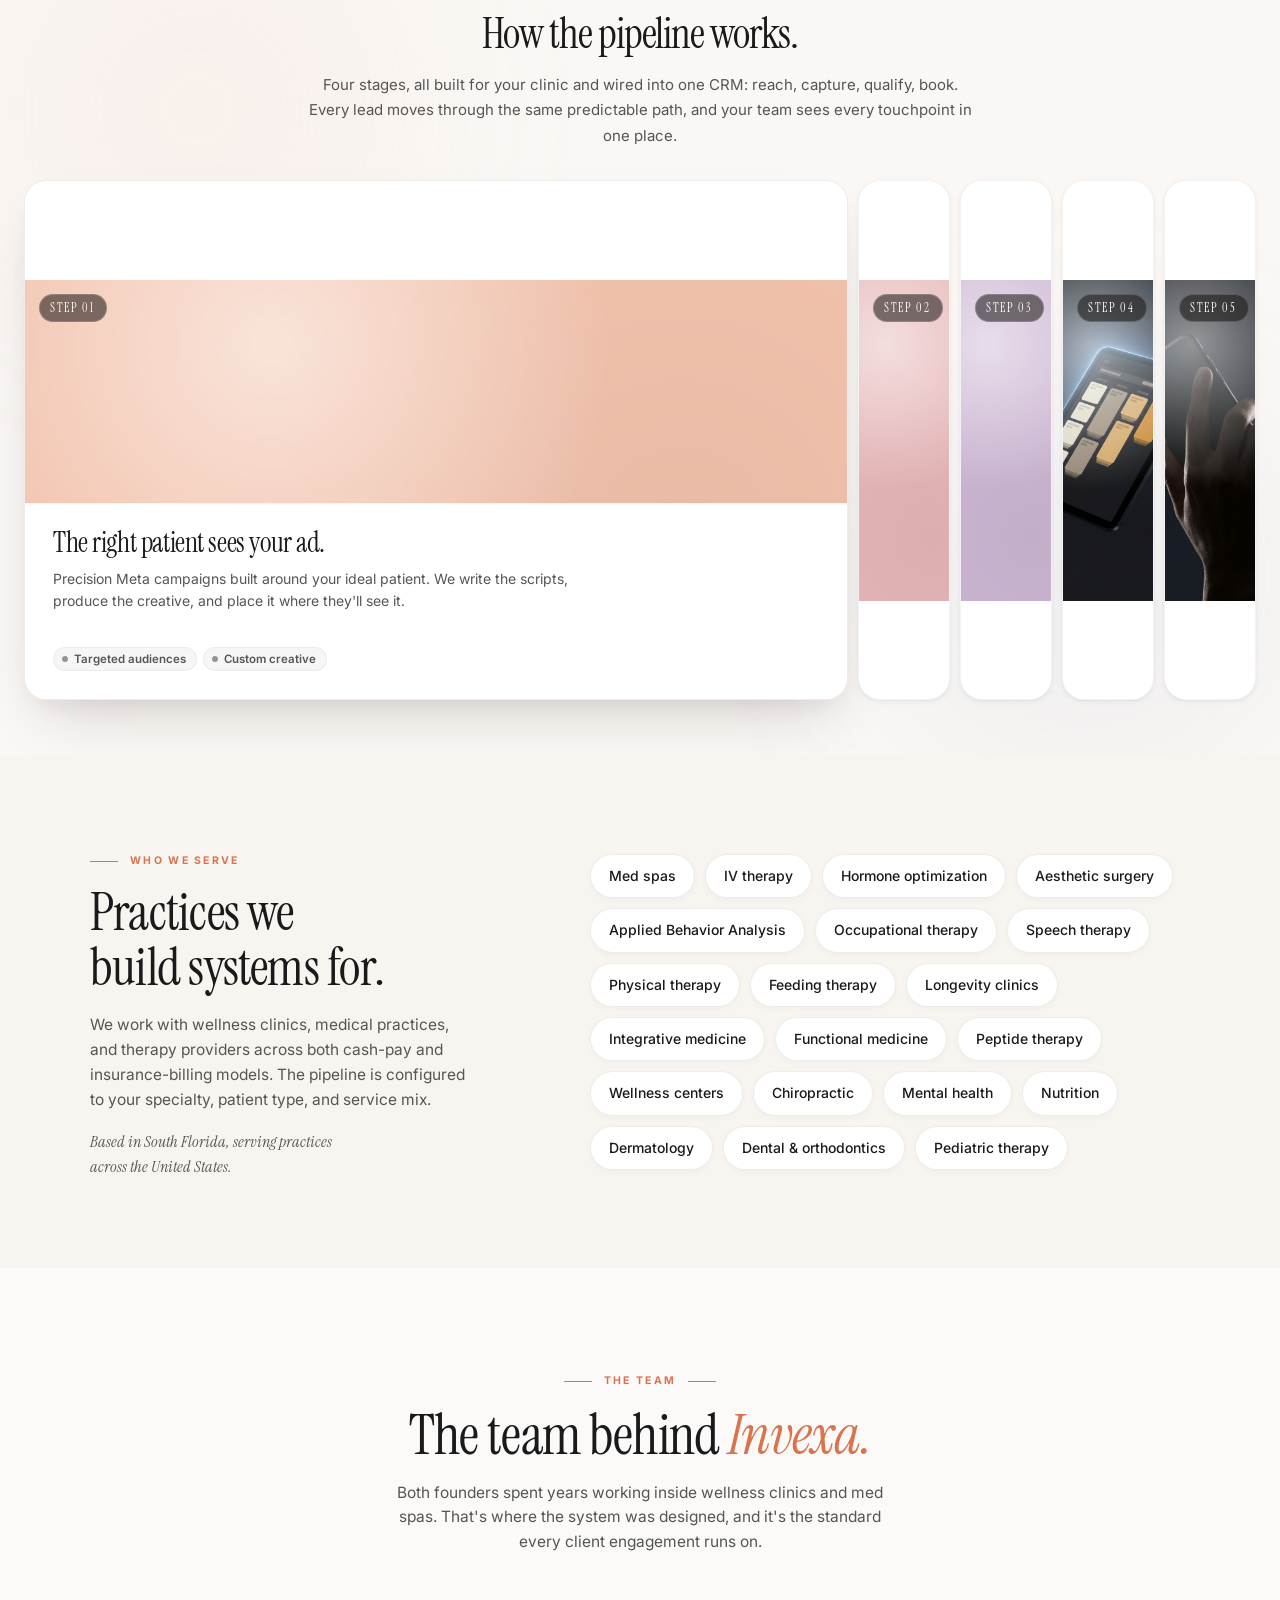
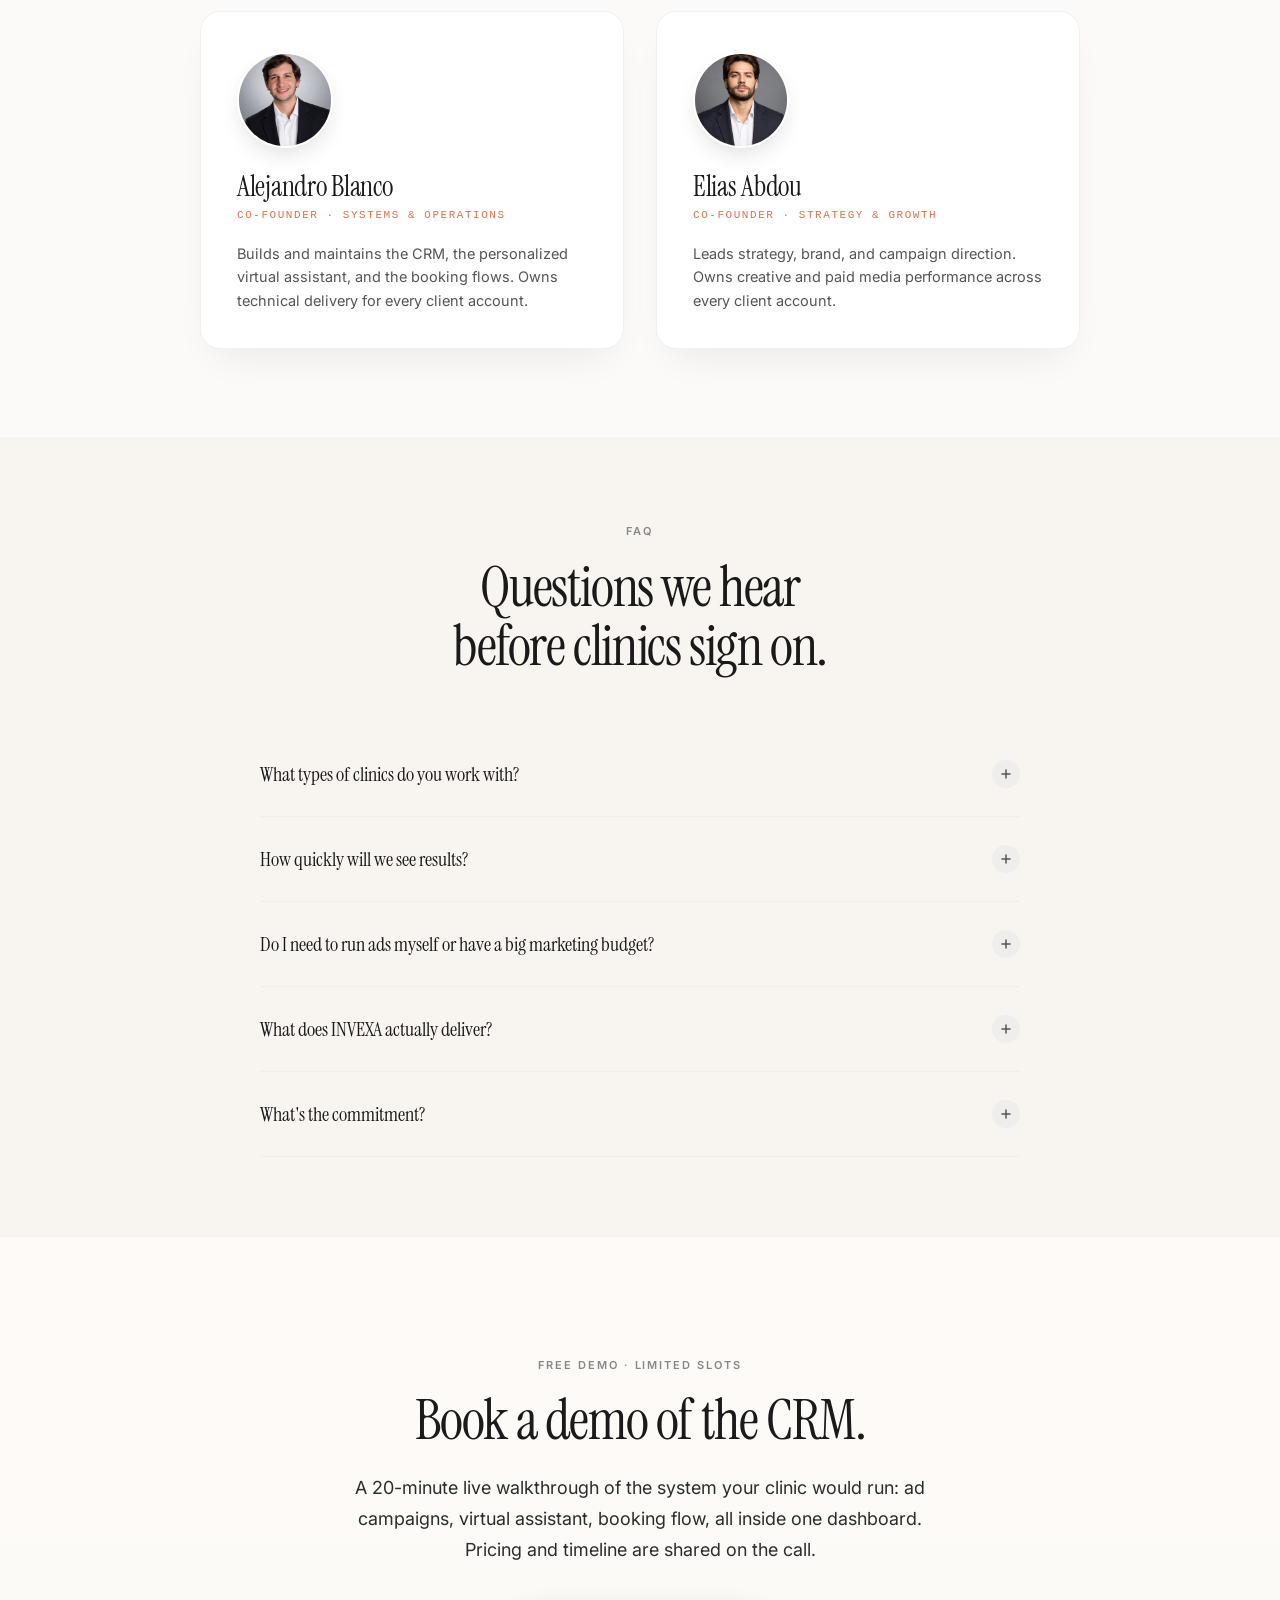
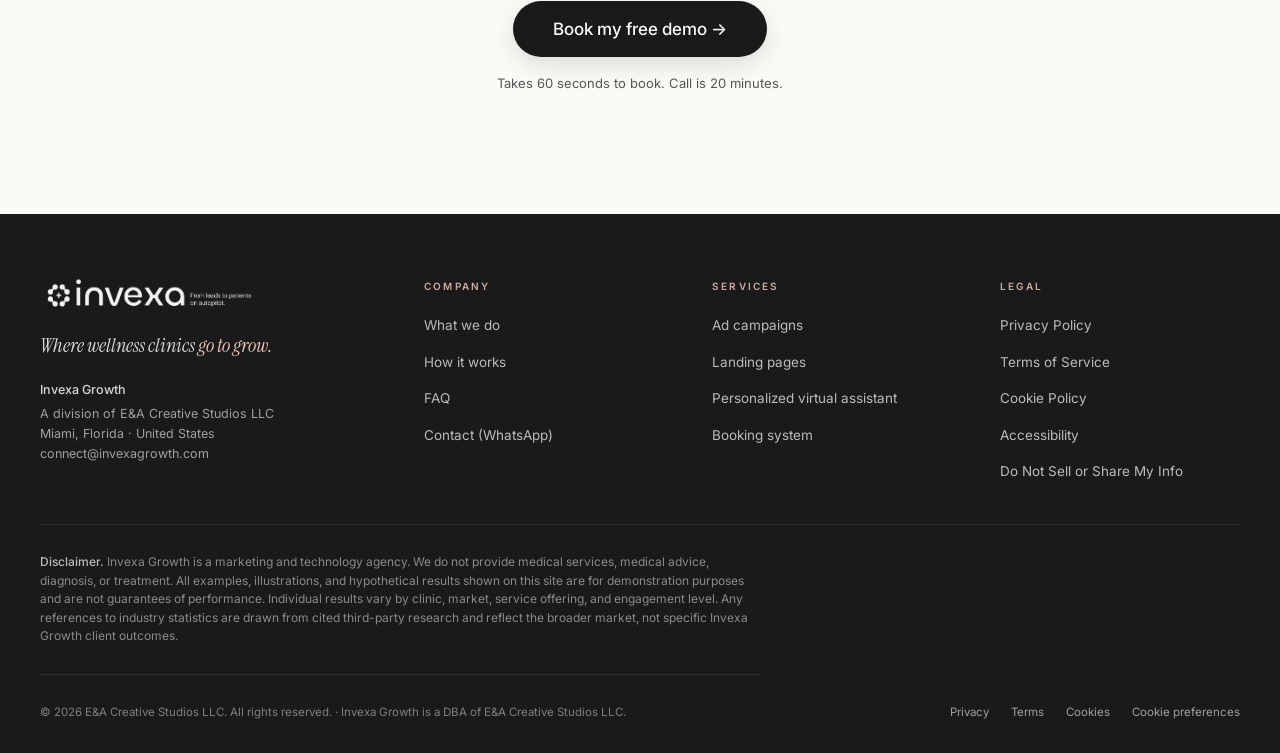
==== commit 91ad6062: "Add founder photos, remove fake stats - Team section: real photos (Alejandro Blanco, Elias Abdou) re" ====
--- a/index.html
+++ b/index.html
@@ -3591,6 +3591,7 @@
       transform: translateX(8px);
     }
     .mega-item-arrow svg { width: 16px; height: 16px; }
+    @media (max-width: 768px) { .mega-item-arrow { display: none; } }
 
     /* ==================== INDUSTRIES, real names, no fake logos ==================== */
     .industries-served {
@@ -3747,6 +3748,21 @@
     .team-card:nth-child(2) .team-mono {
       background: linear-gradient(135deg, #A8B8D8 0%, #7E97C4 100%);
       box-shadow: 0 10px 24px -8px rgba(168, 184, 216, 0.5);
+    }
+    .team-photo {
+      width: 96px; height: 96px;
+      border-radius: 50%;
+      overflow: hidden;
+      margin-bottom: 24px;
+      background: #f0e6dd;
+      box-shadow: 0 10px 24px -8px rgba(40, 30, 25, 0.18);
+      border: 2px solid #fff;
+    }
+    .team-photo img {
+      width: 100%;
+      height: 100%;
+      object-fit: cover;
+      display: block;
     }
     .team-name {
       font-family: 'Instrument Serif', serif;
@@ -4130,8 +4146,7 @@
       <div>
         <div class="hero-badge fade-up visible">
           <span class="hero-badge-dot"></span>
-          <span class="hb-desktop">Now booking <strong style="color:var(--charcoal); margin:0 4px;">free demos</strong>, <span id="spots-counter">12</span> of 20 spots claimed this month</span>
-          <span class="hb-mobile"><strong style="color:var(--charcoal); margin-right:4px;">Free demos</strong> · <span id="spots-counter-m">12</span>/20 spots</span>
+          <span>Now booking <strong style="color:var(--charcoal); margin:0 4px;">free demos</strong></span>
         </div>
         <h1 class="fade-up visible delay-1">
           From leads to patients on autopilot.
@@ -4374,27 +4389,6 @@
     </div>
   </section>
 
-  <!-- TRUST BAR -->
-  <div class="trust-bar">
-    <div class="trust-inner">
-      <div class="trust-item fade-up">
-        <div class="trust-num"><span class="counter" data-target="30">0</span>+</div>
-        <div class="trust-label">Leads in 30 days, guaranteed</div>
-      </div>
-      <div class="trust-item fade-up">
-        <div class="trust-num"><span class="counter" data-target="3">0</span>x</div>
-        <div class="trust-label">Avg patient volume increase</div>
-      </div>
-      <div class="trust-item fade-up">
-        <div class="trust-num"><span class="counter" data-target="3">0</span> wks</div>
-        <div class="trust-label">To live campaigns</div>
-      </div>
-      <div class="trust-item fade-up">
-        <div class="trust-num"><span class="counter" data-target="92">0</span>%</div>
-        <div class="trust-label">Patient show rate</div>
-      </div>
-    </div>
-  </div>
 
   <!-- PROBLEM PARALLAX BAND -->
   <div class="problem-band" aria-hidden="true">
@@ -4748,8 +4742,8 @@
           <h3>We confirm they're a fit for you.</h3>
           <p>A few thoughtful questions and we know whether this person is right for your service. Only the warm, ready ones move forward.</p>
           <div class="expand-panel-meta">
-            <span class="expand-panel-chip"><span class="expand-panel-chip-dot"></span>92% qualification rate</span>
-            <span class="expand-panel-chip"><span class="expand-panel-chip-dot"></span>No cold leads</span>
+            <span class="expand-panel-chip"><span class="expand-panel-chip-dot"></span>Structured qualification</span>
+            <span class="expand-panel-chip"><span class="expand-panel-chip-dot"></span>Warm handoff to your team</span>
           </div>
         </div>
       </button>
@@ -4875,13 +4869,17 @@
       </div>
       <div class="team-grid">
         <article class="team-card">
-          <div class="team-mono" aria-hidden="true">AB</div>
+          <div class="team-photo">
+            <img src="team/alejandro.png" alt="Alejandro Blanco" loading="lazy">
+          </div>
           <h3 class="team-name">Alejandro Blanco</h3>
           <div class="team-role">Co-Founder · Systems &amp; Operations</div>
           <p class="team-bio">Builds and maintains the CRM, the personalized virtual assistant, and the booking flows. Owns technical delivery for every client account.</p>
         </article>
         <article class="team-card">
-          <div class="team-mono" aria-hidden="true">EA</div>
+          <div class="team-photo">
+            <img src="team/elias.png" alt="Elias Abdou" loading="lazy">
+          </div>
           <h3 class="team-name">Elias Abdou</h3>
           <div class="team-role">Co-Founder · Strategy &amp; Growth</div>
           <p class="team-bio">Leads strategy, brand, and campaign direction. Owns creative and paid media performance across every client account.</p>
@@ -5147,23 +5145,6 @@
     }, { threshold: 0.1, rootMargin: '0px 0px -40px 0px' });
     document.querySelectorAll('.fade-up').forEach(el => observer.observe(el));
 
-    // Counter animation
-    const counterObserver = new IntersectionObserver(entries => {
-      entries.forEach(e => { if (e.isIntersecting) { animateCounter(e.target); counterObserver.unobserve(e.target); } });
-    }, { threshold: 0.5 });
-    document.querySelectorAll('.counter').forEach(el => counterObserver.observe(el));
-    function animateCounter(el) {
-      const target = parseInt(el.dataset.target, 10);
-      const start = performance.now();
-      const easeOut = t => 1 - Math.pow(1 - t, 3);
-      function step(now) {
-        const p = Math.min((now - start) / 1400, 1);
-        el.textContent = Math.round(easeOut(p) * target);
-        if (p < 1) requestAnimationFrame(step);
-      }
-      requestAnimationFrame(step);
-    }
-
     // Bar chart animation
     const barObserver = new IntersectionObserver(entries => {
       entries.forEach(e => {
@@ -5198,22 +5179,6 @@
         }
       });
     });
-
-    // Spots counter, slow incremental progression based on time
-    function updateSpots() {
-      const els = [
-        document.getElementById('spots-counter'),
-        document.getElementById('spots-counter-m')
-      ].filter(Boolean);
-      if (!els.length) return;
-      // Base: 12. Increment slowly over time (1 every ~30 seconds, max 18)
-      const base = 12;
-      const increments = Math.min(Math.floor((Date.now() / 30000) % 6), 6);
-      const current = base + increments;
-      els.forEach(el => el.textContent = current);
-    }
-    updateSpots();
-    setInterval(updateSpots, 30000);
 
     /* ===== Scroll-driven 3D tilt reveal (Aceternity ContainerScroll vanilla port) ===== */
     (function initScrollTilt(){
